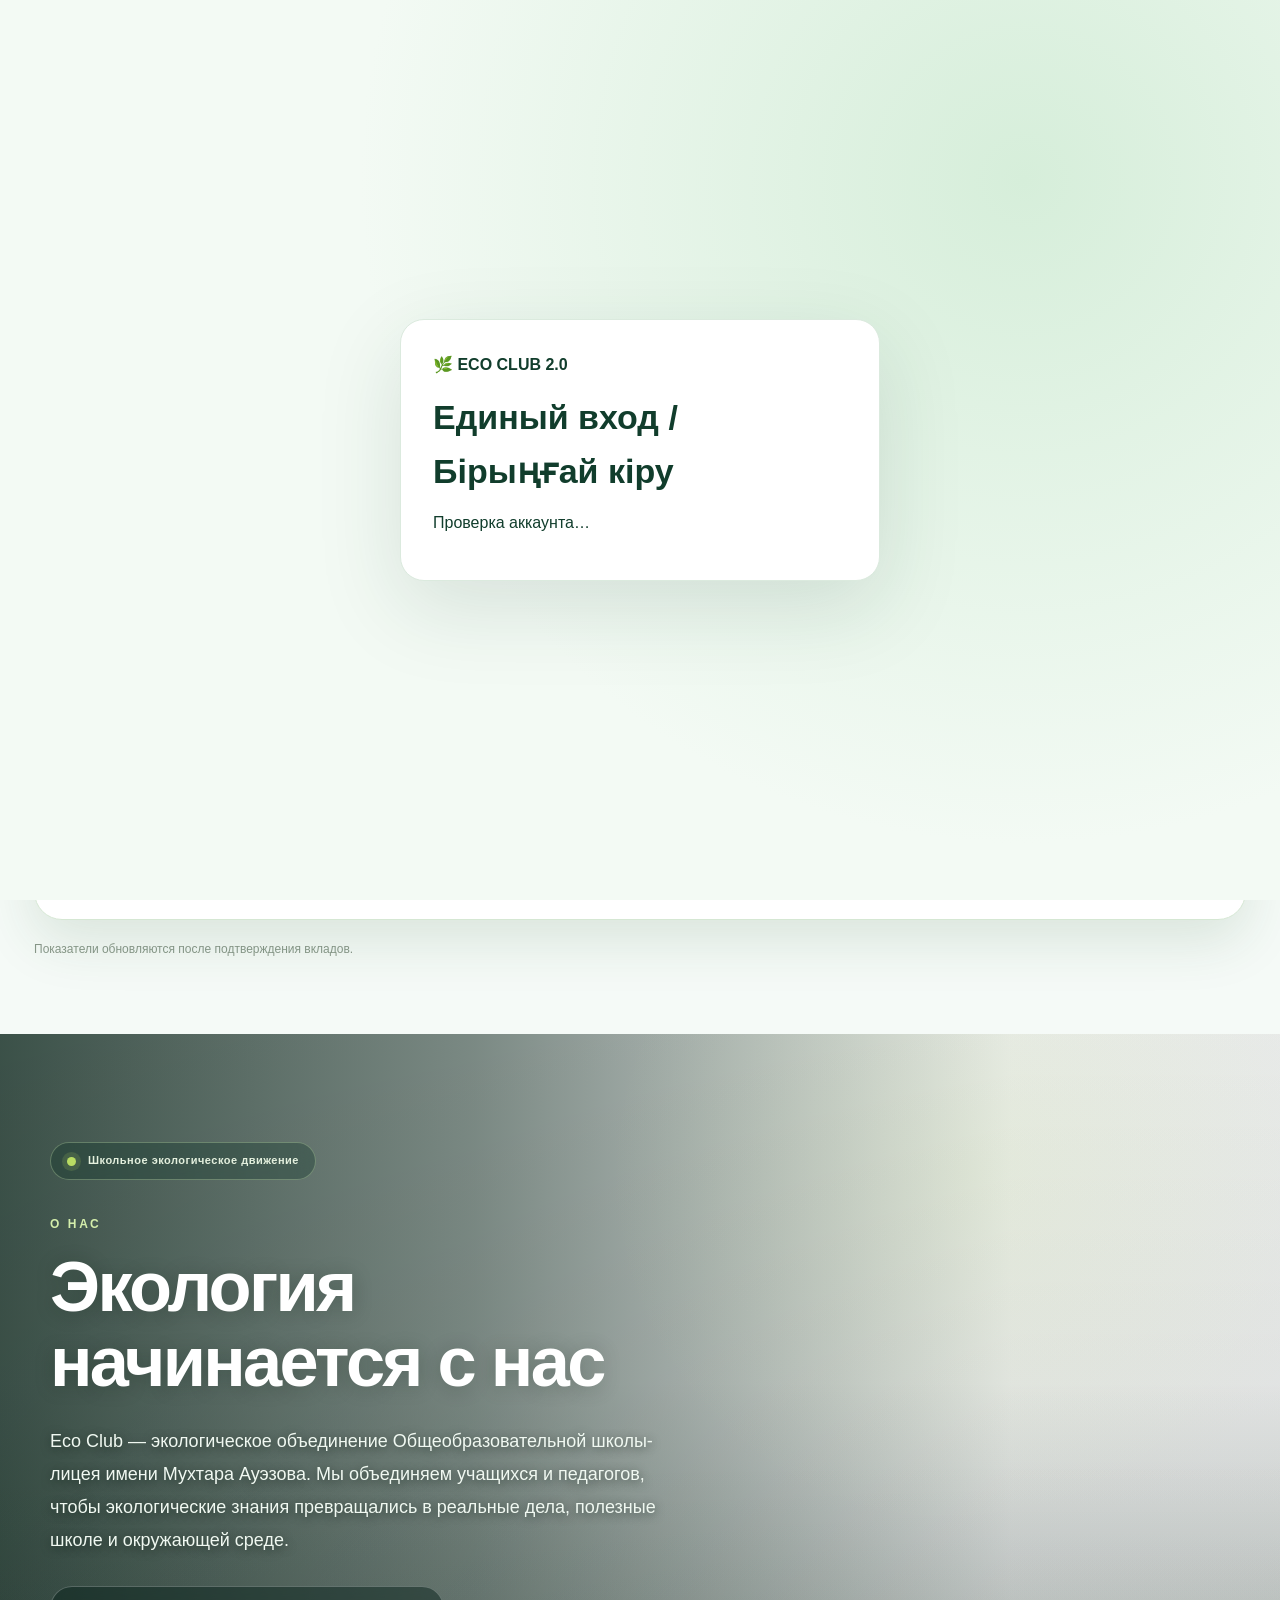
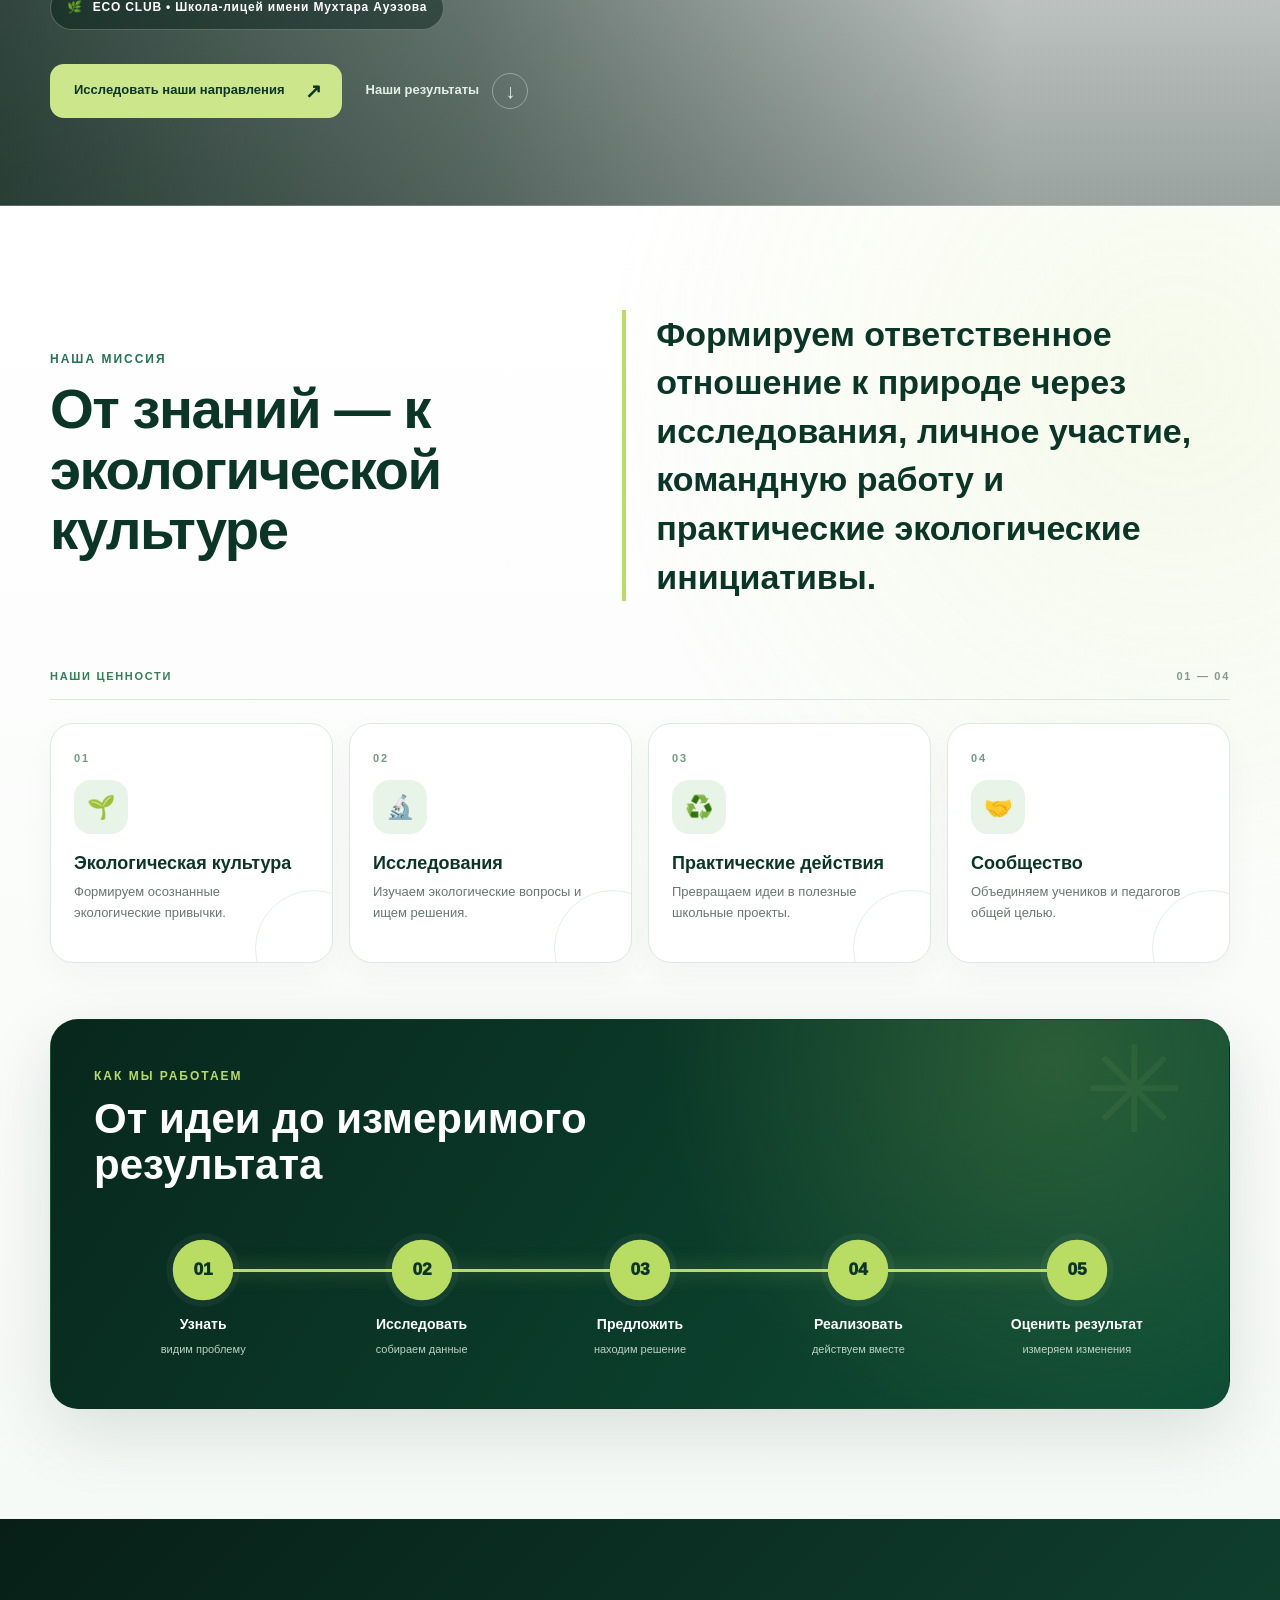
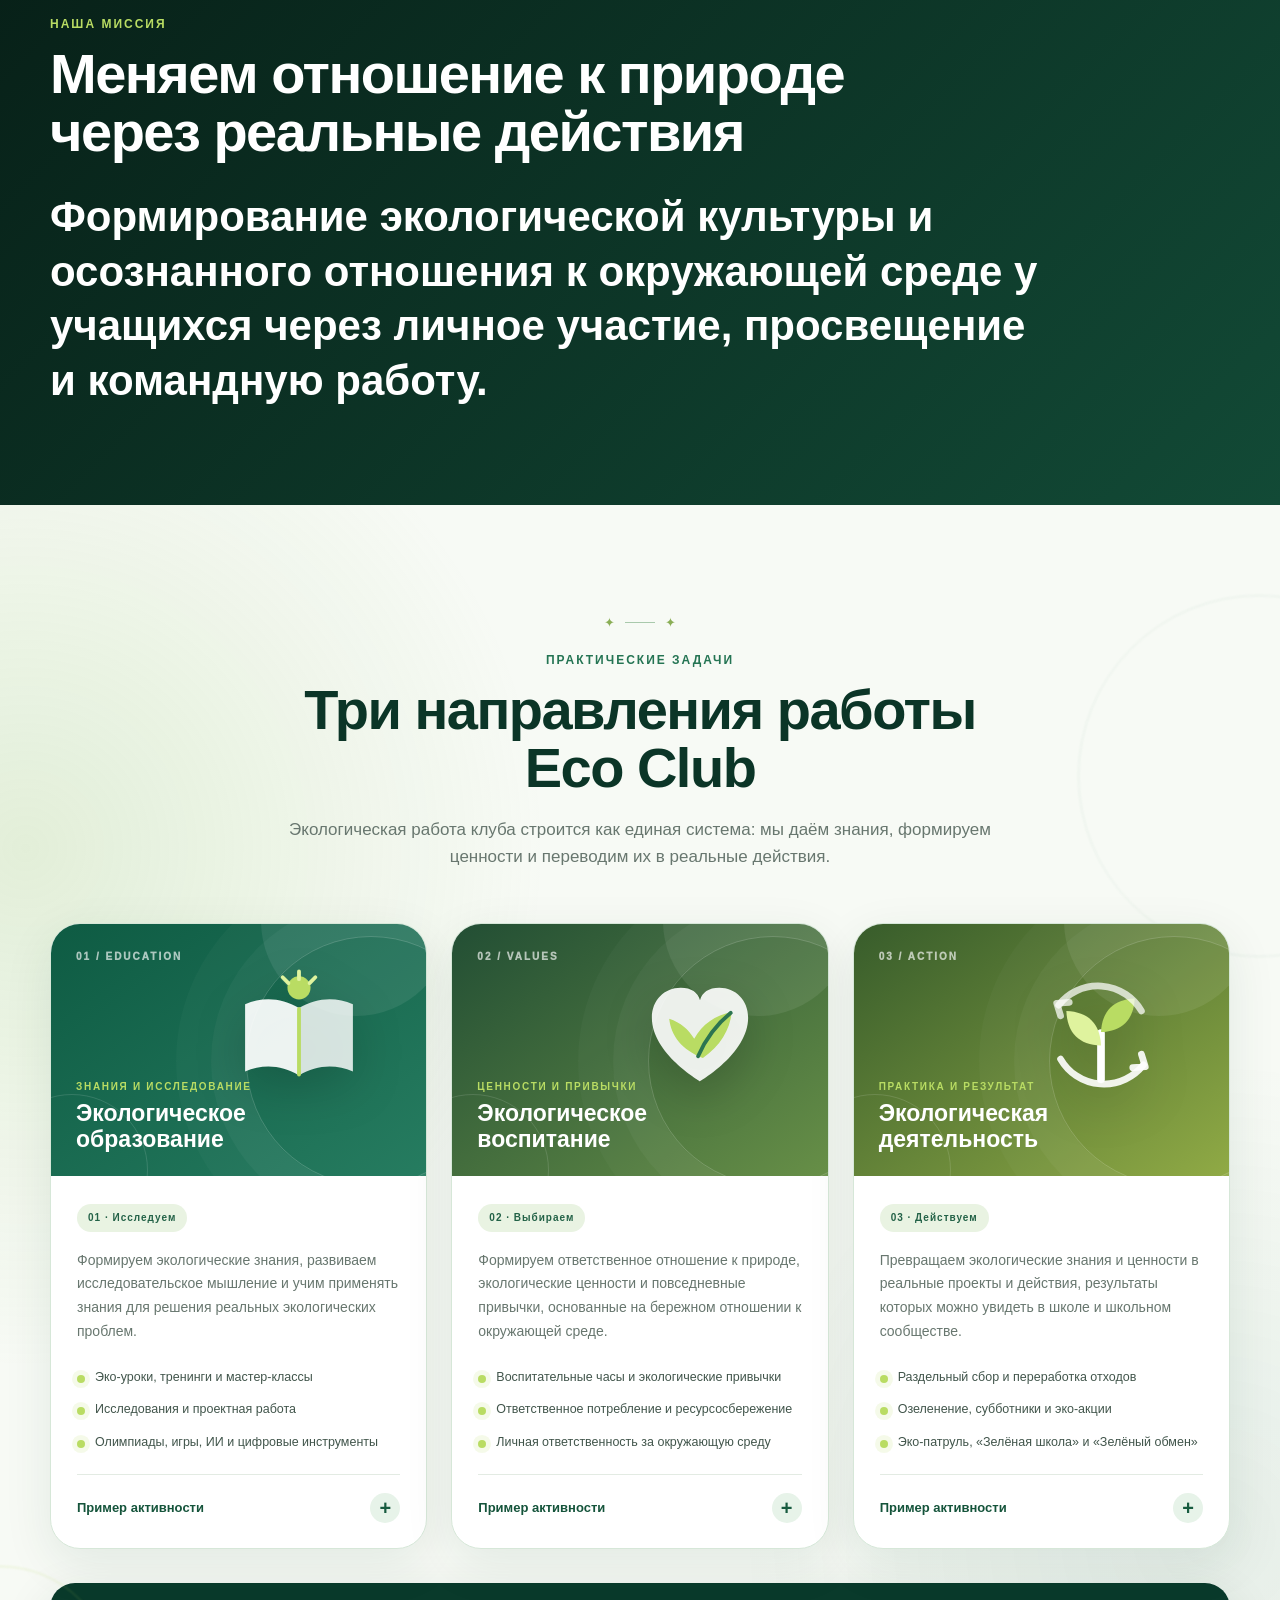
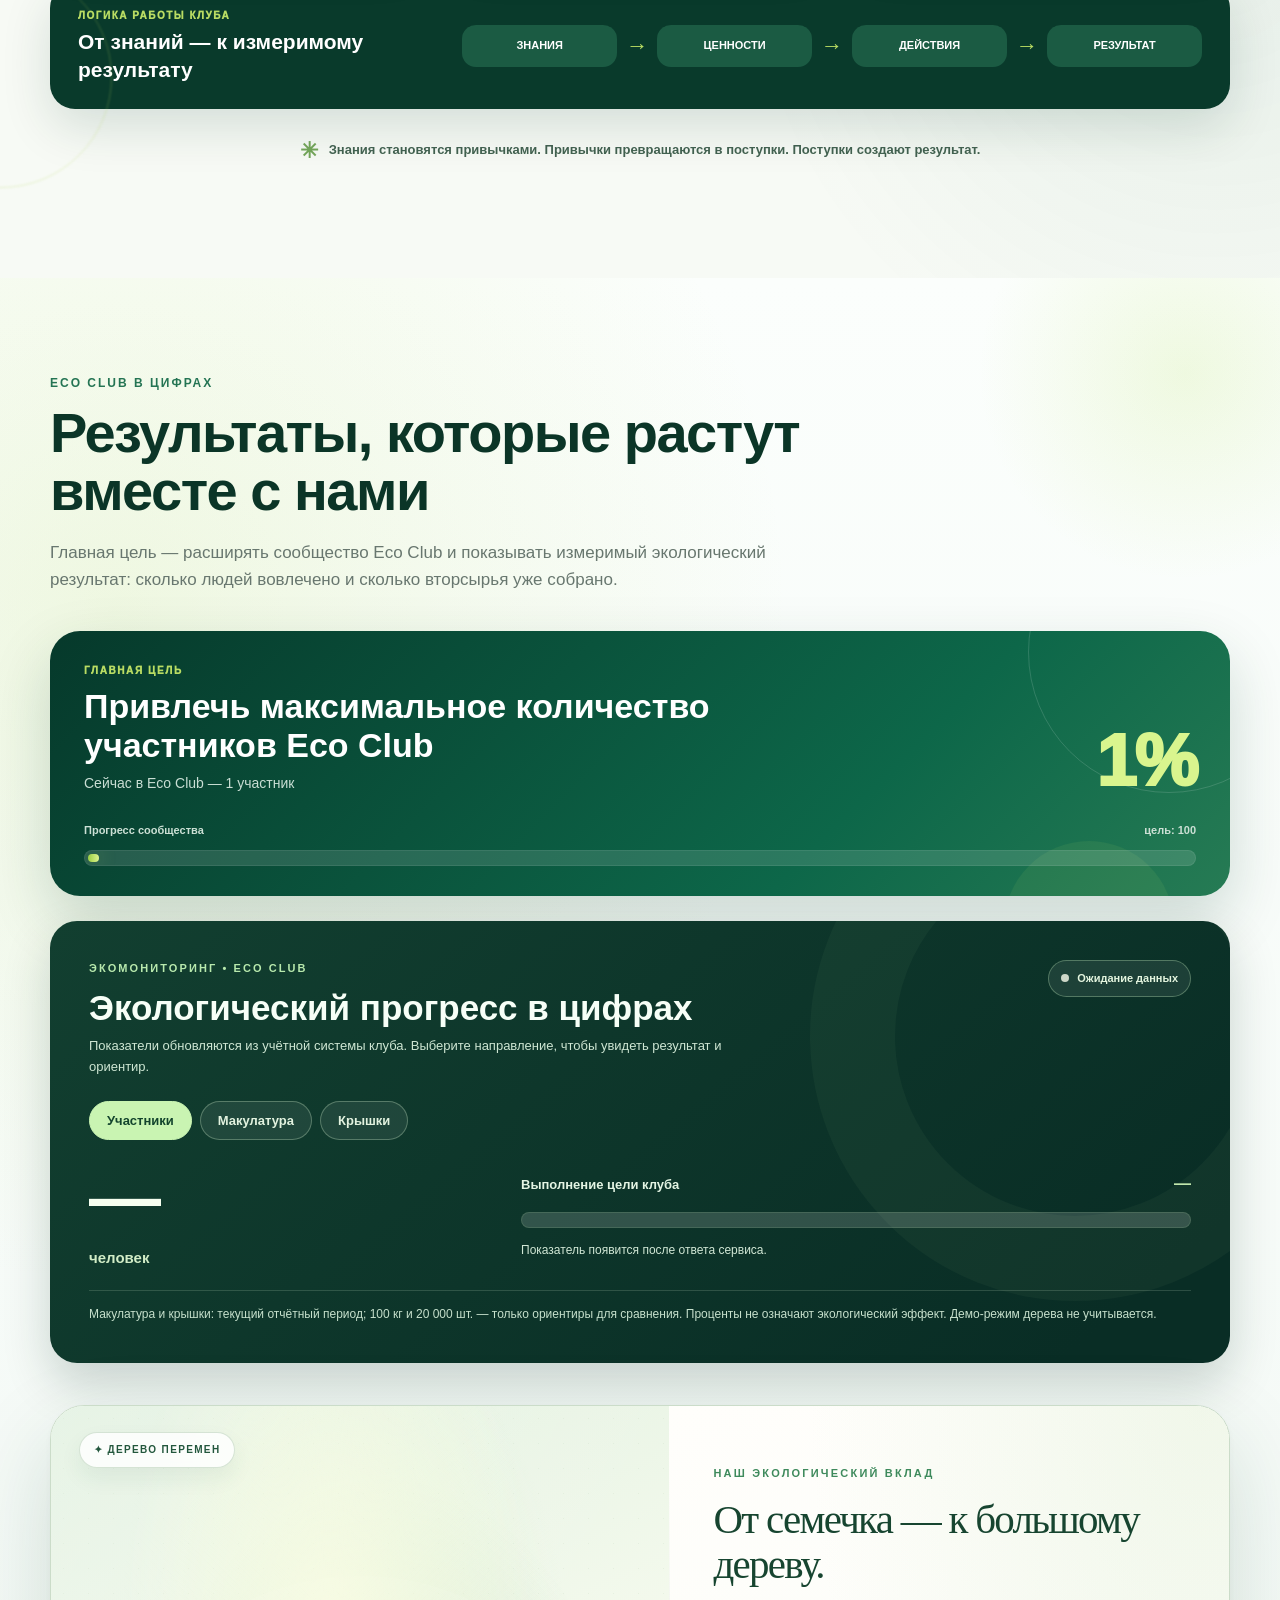
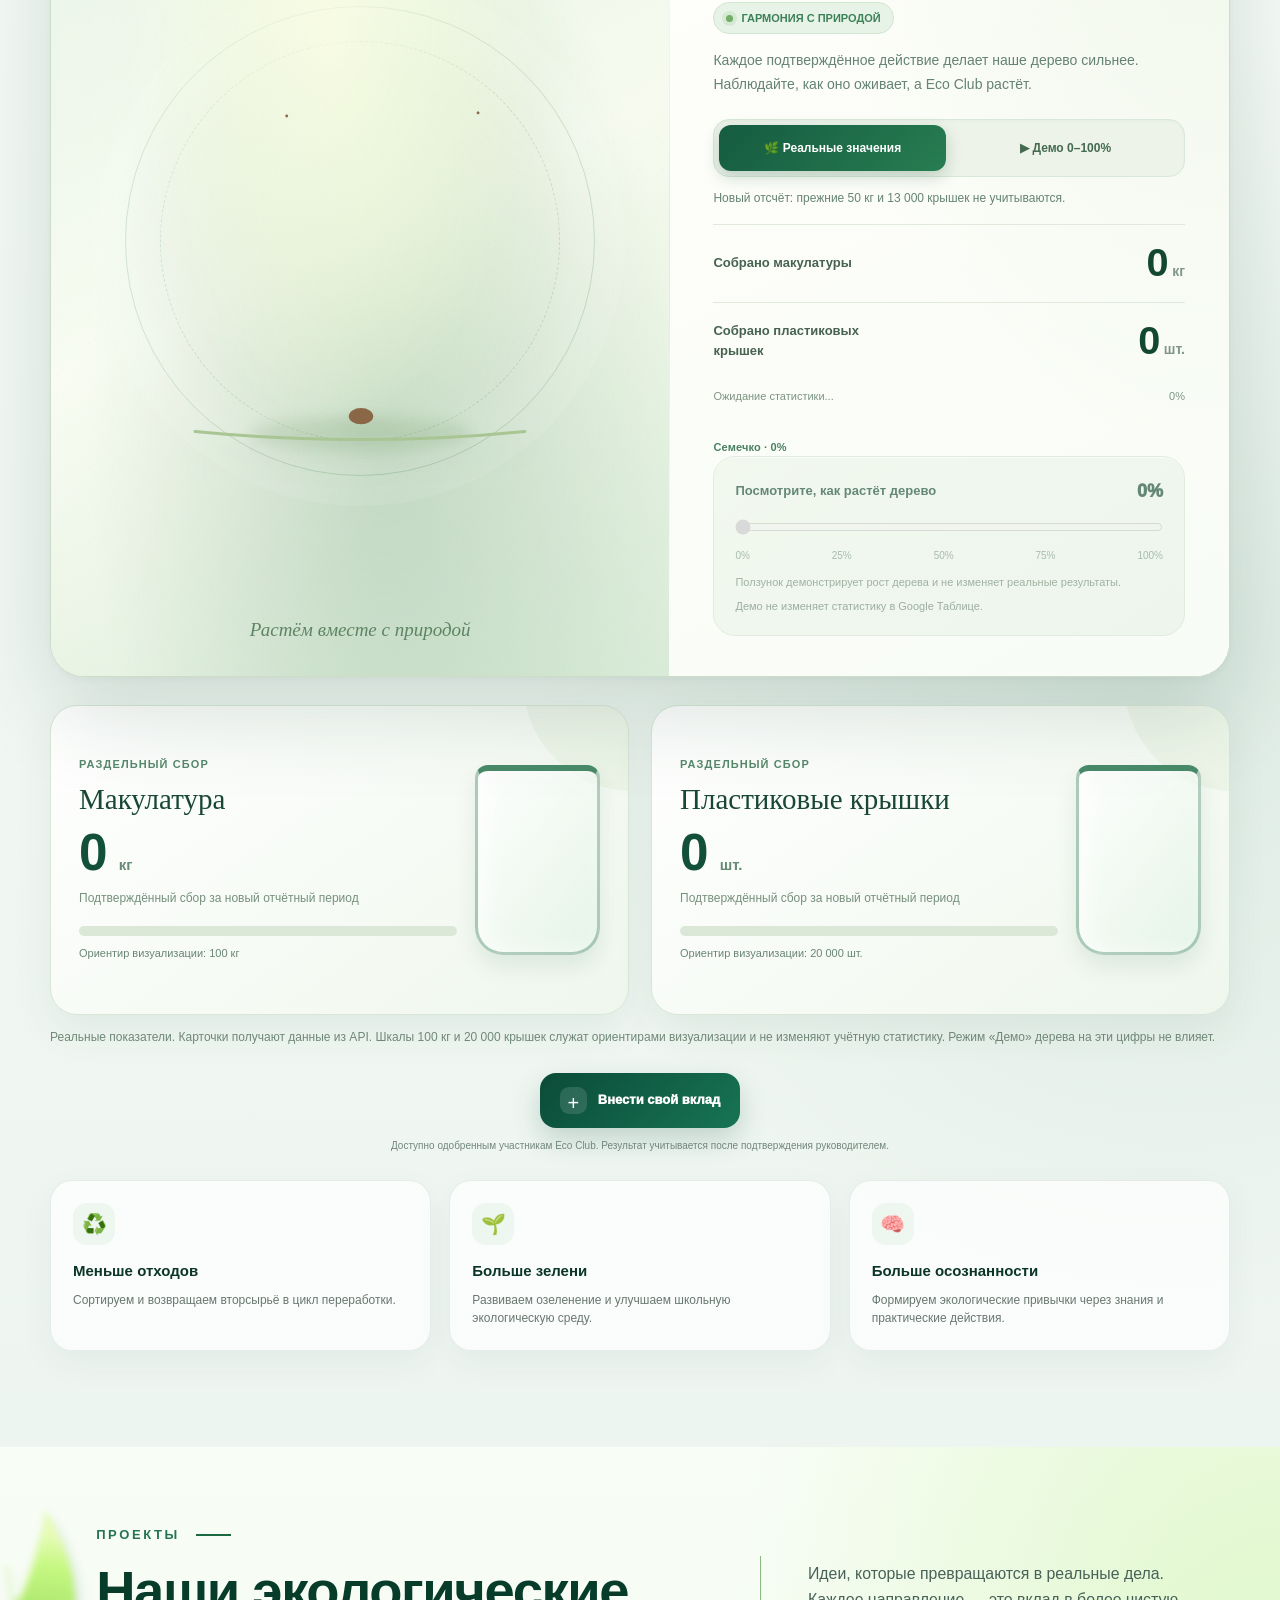
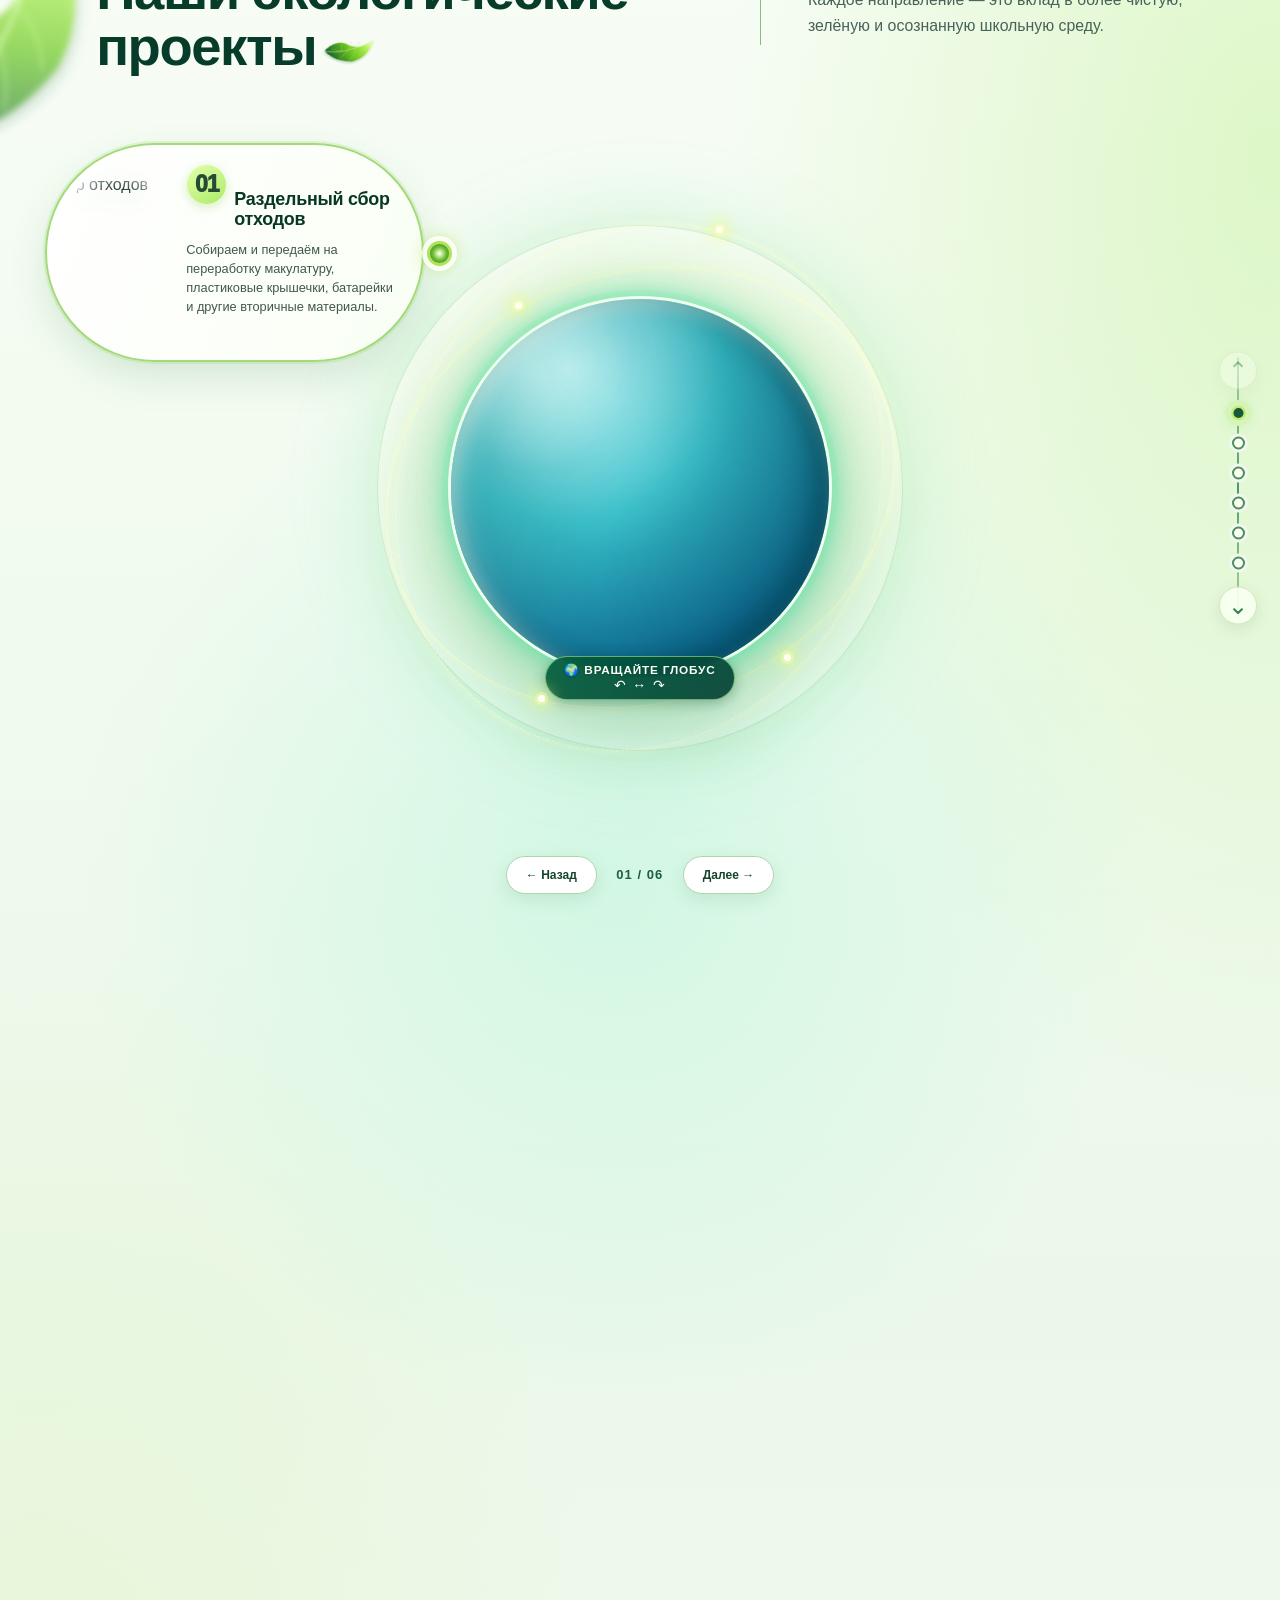
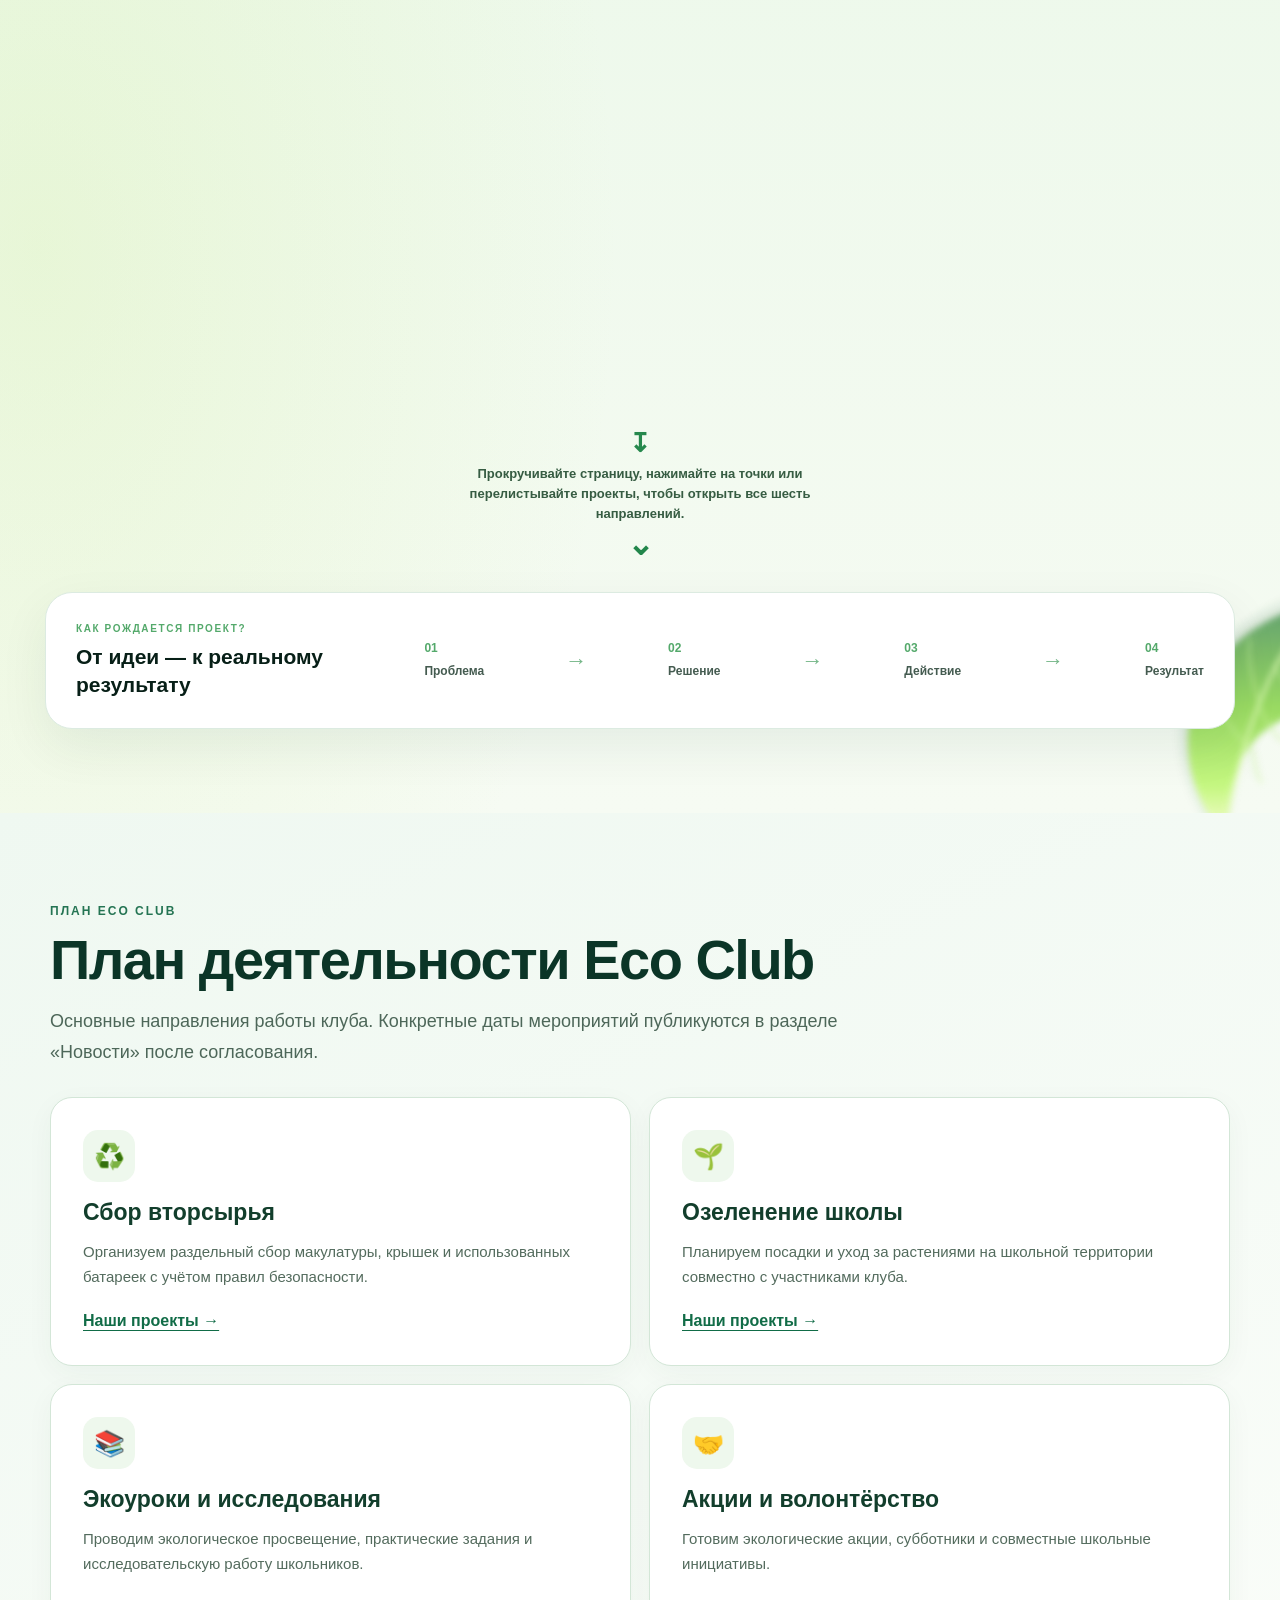
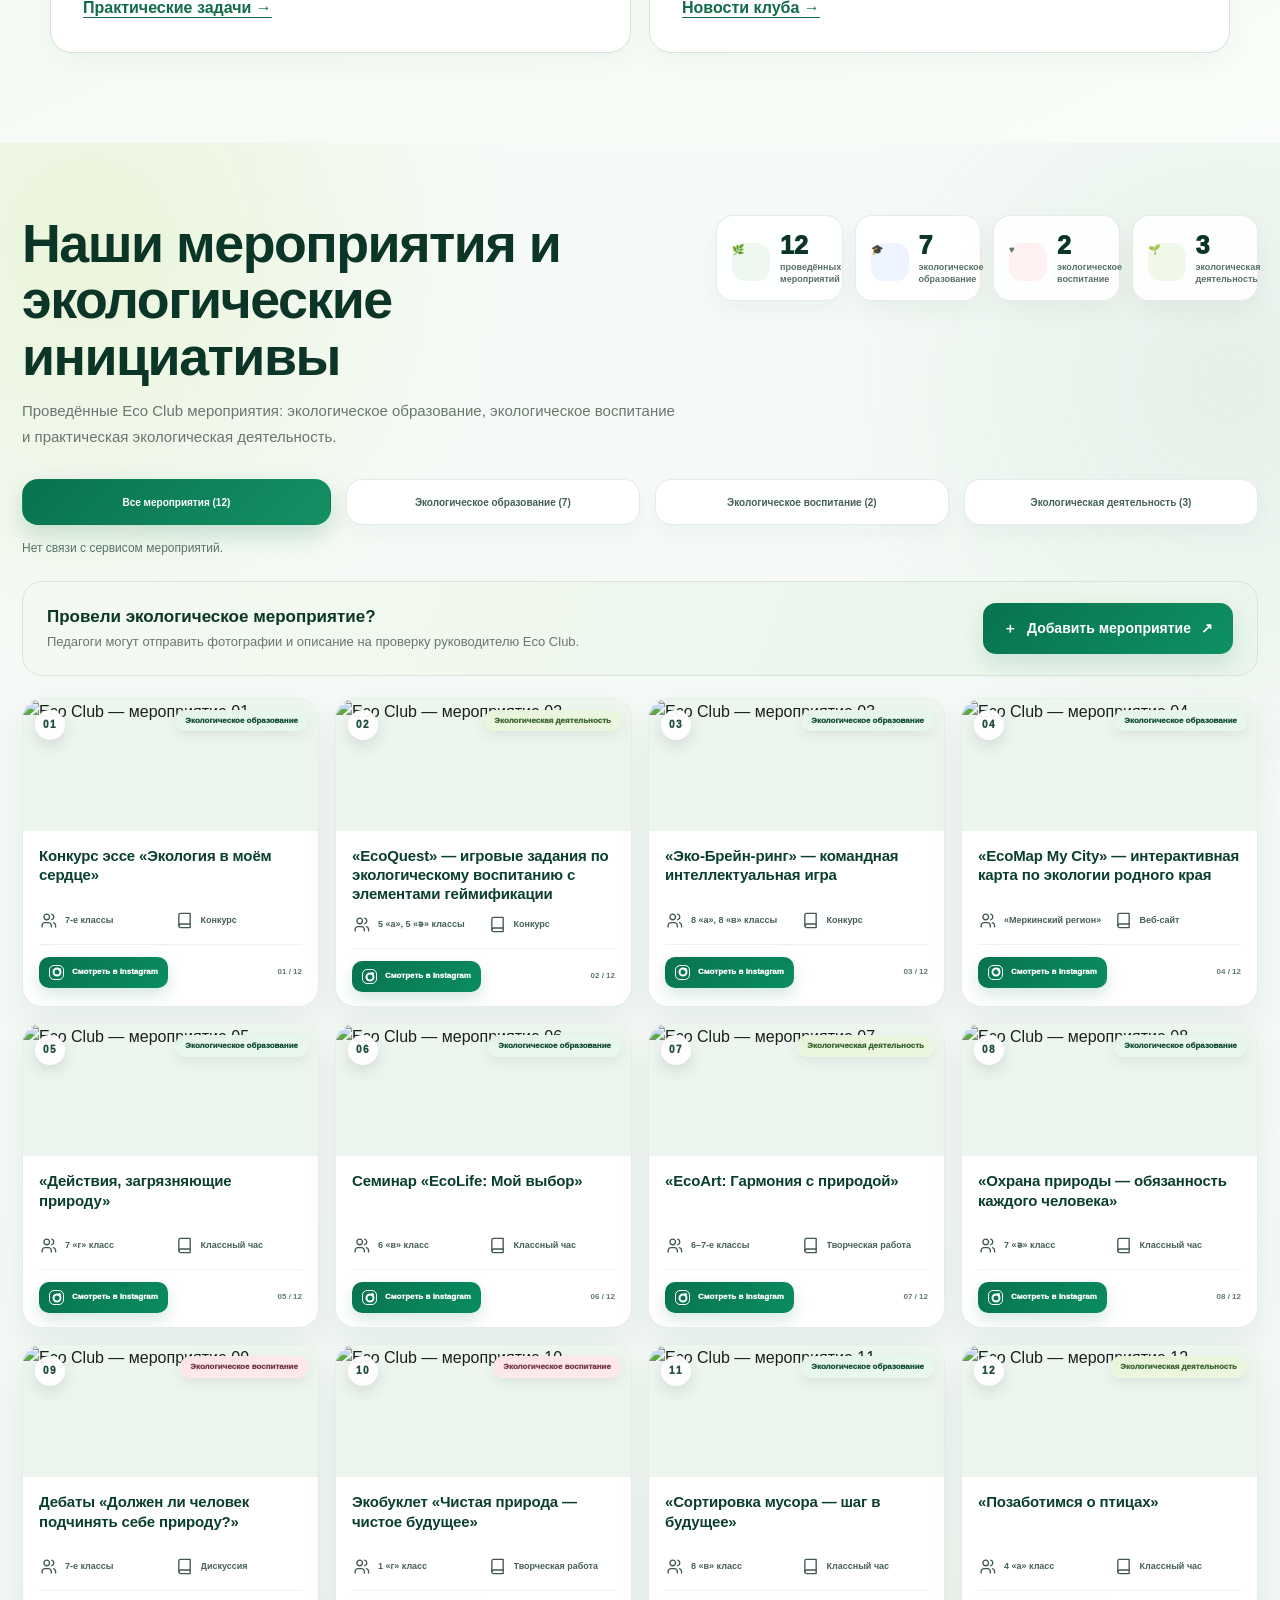
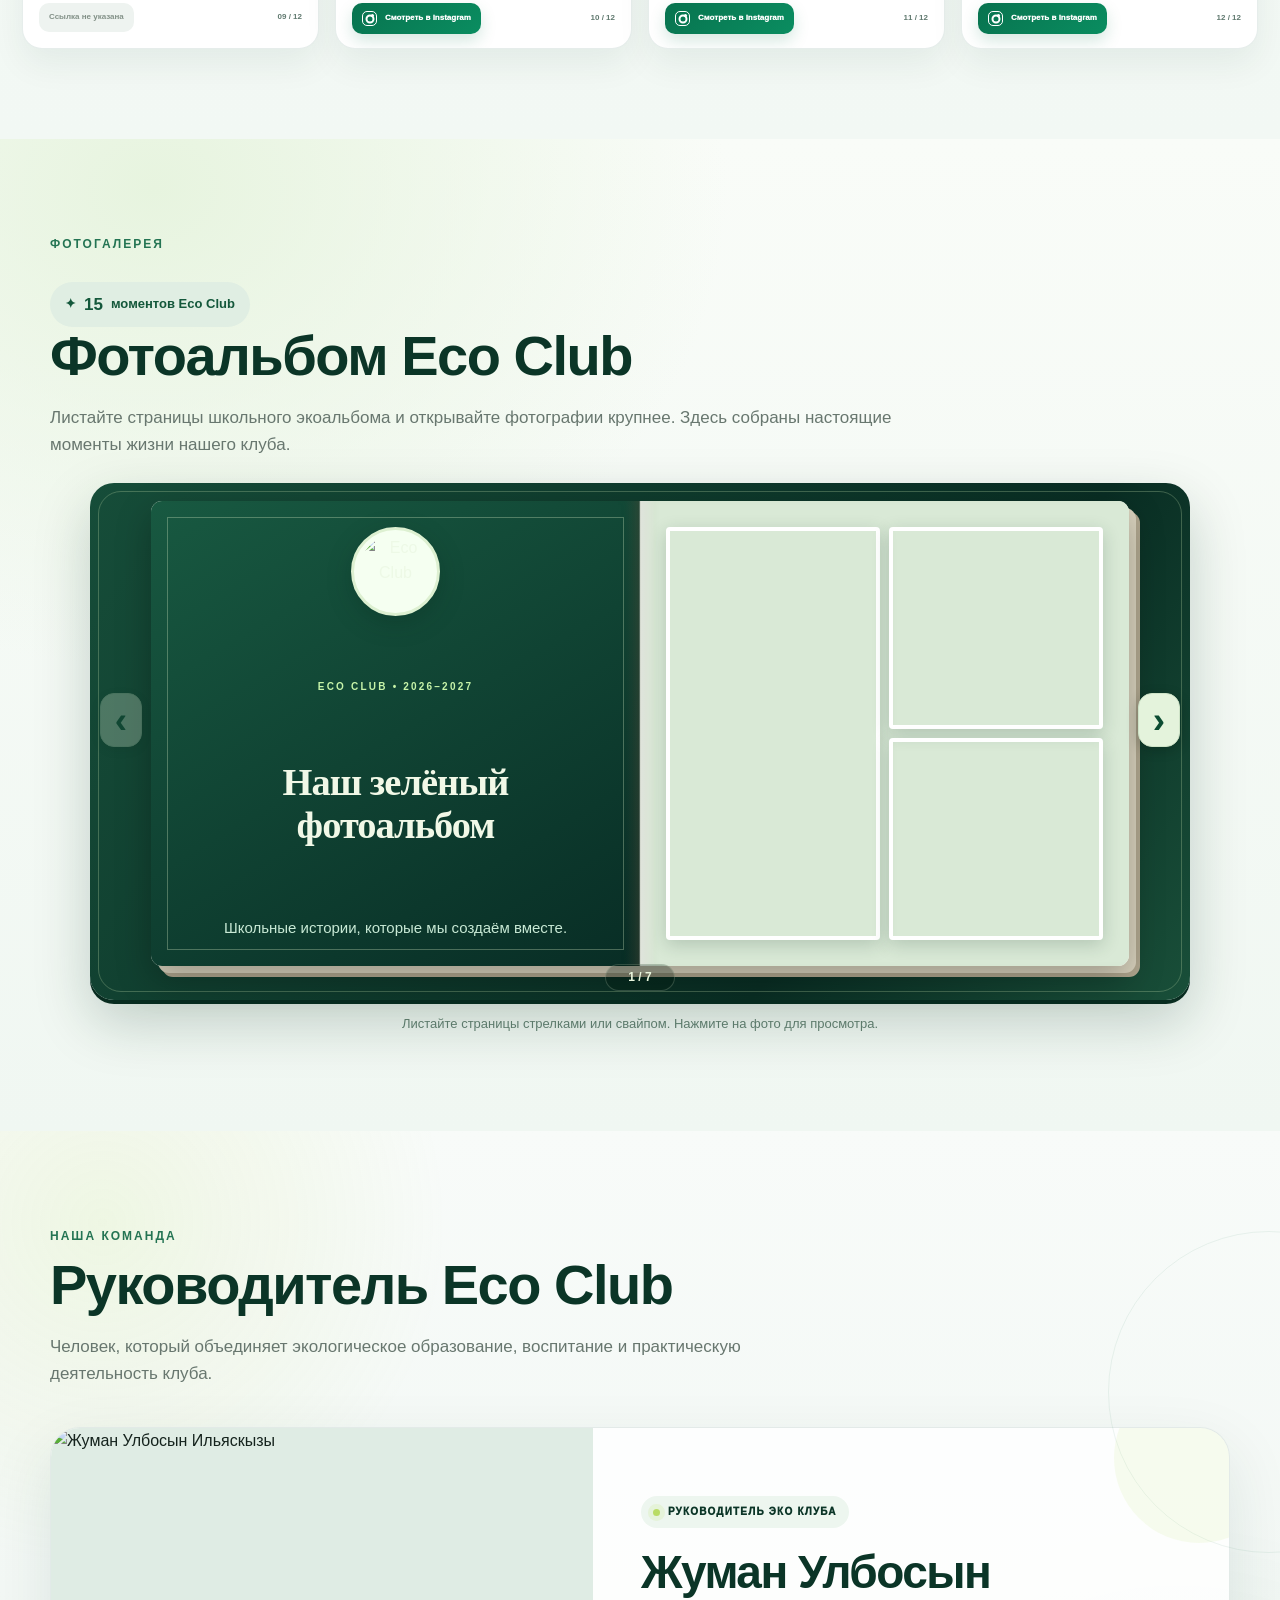
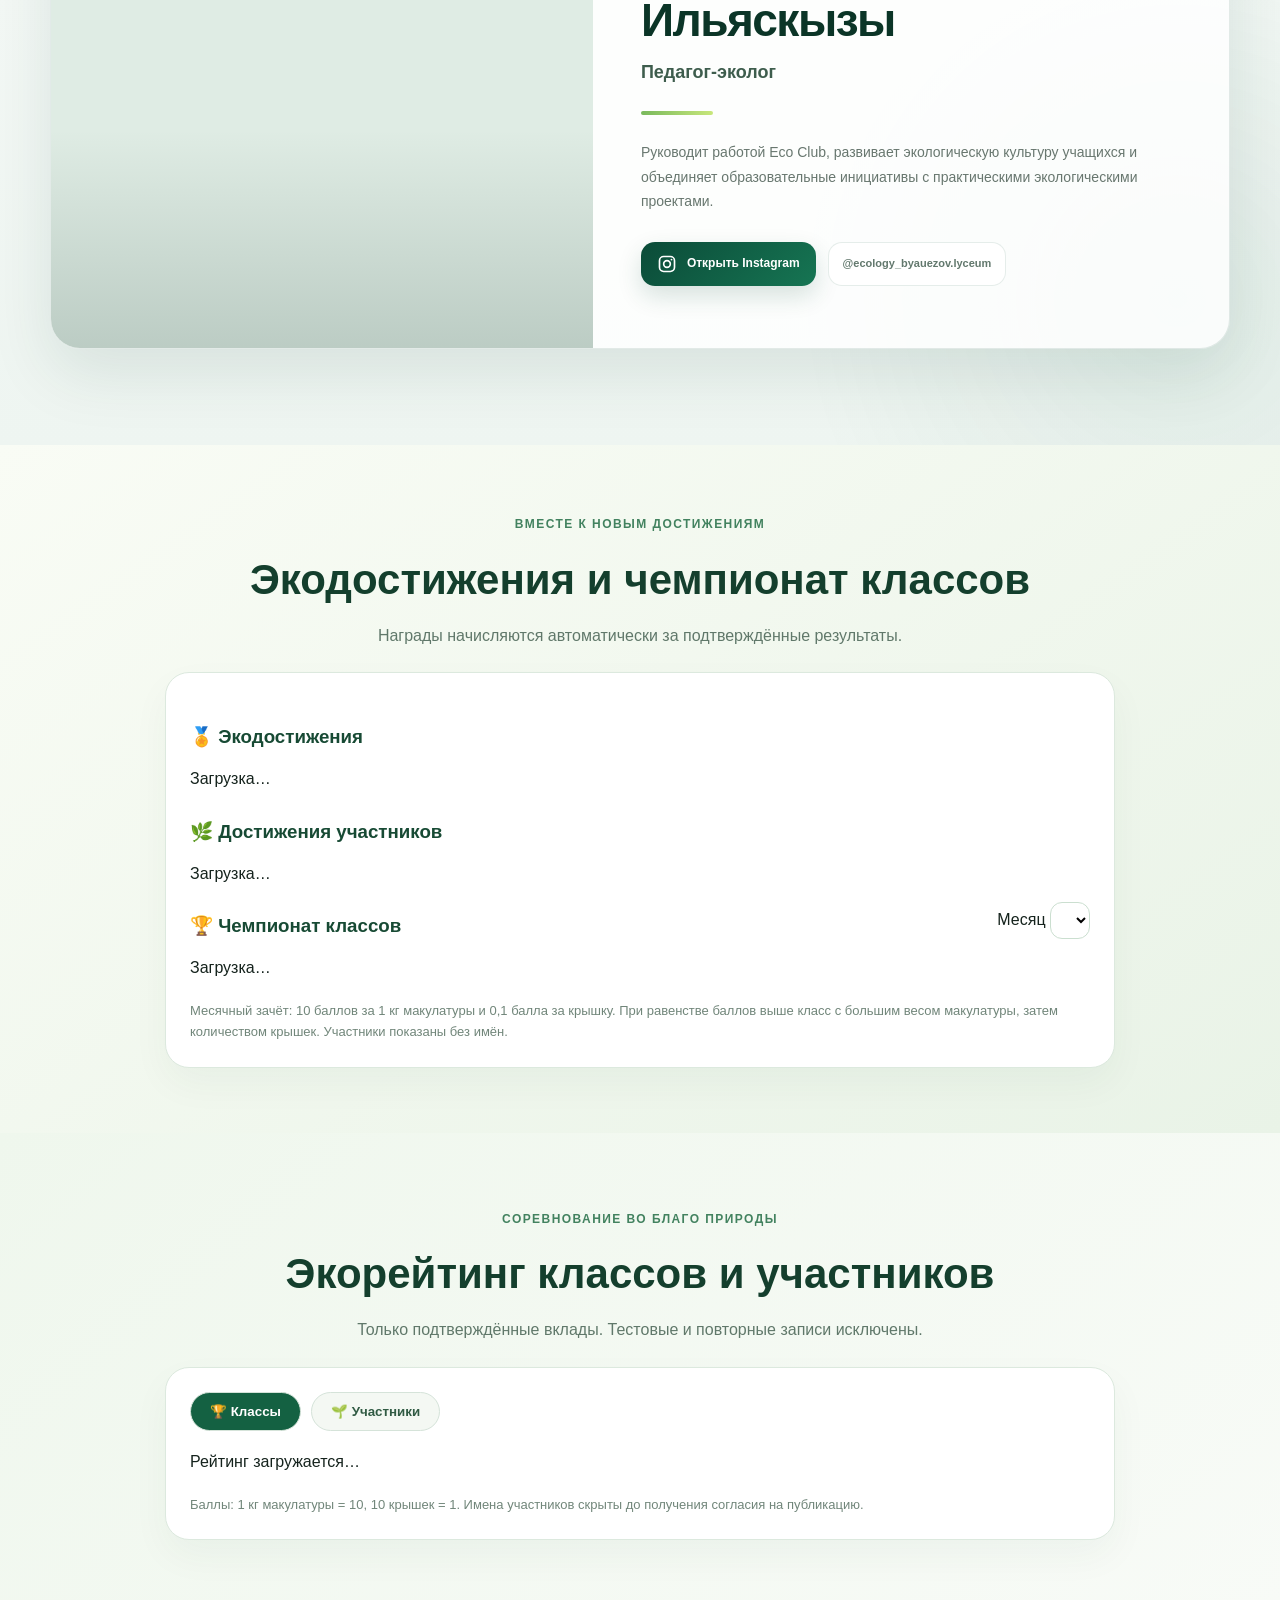
==== index.html @ b720eef0 "Connect real Eco Club API statistics to bilingual interactive impact dashboard" ====
<!DOCTYPE html>

<html lang="ru">
<head>
<meta charset="utf-8"/>
<meta content="width=device-width,initial-scale=1.0" name="viewport"/>
<meta content="#0b3527" name="theme-color"/>
<title>Eco Club | Школа-лицей имени Мухтара Ауэзова</title>
<meta name="description" content="Eco Club школы-лицея имени Мухтара Ауэзова — экологические проекты, сбор вторсырья, озеленение, экоуроки и участие школьников.">
<meta property="og:type" content="website">
<meta property="og:title" content="Eco Club | Школа-лицей имени Мухтара Ауэзова">
<meta property="og:description" content="Меняем мир, начиная со своей школы. Экологические проекты, инициативы и результаты школьников.">
<meta property="og:url" content="https://ecoformat-merke.github.io/">
<meta name="robots" content="index, follow">
<link rel="canonical" href="https://ecoformat-merke.github.io/">
<link rel="icon" type="image/png" href="eco-club-logo.png">
<link rel="preload" as="image" href="./eco-school.webp" fetchpriority="high">

<style>
:root{--d:#071f17;--g:#0b3527;--g2:#176044;--g3:#247453;--p:#e8f3ec;--bg:#f5faf7;--lime:#b9dc63;--text:#15231d;--muted:#68776f;--border:#dce8e1;--shadow:0 20px 55px rgba(9,53,38,.10)}
*{box-sizing:border-box;margin:0;padding:0}html{scroll-behavior:smooth;scroll-padding-top:86px}body{font-family:Inter,"Segoe UI",Arial,sans-serif;background:var(--bg);color:var(--text);line-height:1.6;overflow-x:hidden}img{max-width:100%;display:block}a{text-decoration:none;color:inherit}.container{width:min(1180px,calc(100% - 40px));margin:auto}.section{padding:96px 0}.eyebrow{font-size:12px;letter-spacing:2px;text-transform:uppercase;font-weight:900;color:var(--g3);margin-bottom:10px}.title{font-size:clamp(34px,5vw,56px);line-height:1.05;color:var(--g);letter-spacing:-1.5px;max-width:900px}.lead{max-width:850px;color:var(--muted);font-size:17px;margin-top:18px}
header{position:sticky;top:0;z-index:1000;background:rgba(255,255,255,.94);backdrop-filter:blur(16px);border-bottom:1px solid rgba(18,74,54,.1)}.nav{height:78px;display:flex;align-items:center;justify-content:space-between;gap:20px}.brand{display:flex;align-items:center;gap:10px;font-weight:950;color:var(--g);white-space:nowrap}.brand img{width:58px;height:58px;object-fit:contain}.links{display:flex;gap:22px;align-items:center}.links a{font-size:14px;font-weight:750}.links a:hover{color:var(--g3)}.eco-login-link{background:#e9f5ec;border:1px solid #cee3d4;border-radius:22px;padding:8px 12px;color:#0d5e3c!important;white-space:nowrap}.eco-login-link:hover{background:#cfead7}.langs{display:flex;background:var(--p);border-radius:30px;padding:4px}.langs button{border:0;background:none;padding:8px 11px;border-radius:22px;font-weight:850;color:var(--g);cursor:pointer}.langs button.active{background:var(--g2);color:#fff}.menu{display:none;border:0;background:var(--p);border-radius:12px;width:44px;height:44px;font-size:21px;color:var(--g)}
.hero{min-height:calc(100vh - 78px);display:flex;align-items:center;color:#fff;overflow:hidden;position:relative;background:radial-gradient(circle at 78% 45%,rgba(185,220,99,.22),transparent 31%),linear-gradient(135deg,var(--d),var(--g) 42%,var(--g2))}.hero-grid{display:grid;grid-template-columns:1.08fr .92fr;gap:65px;align-items:center;padding:70px 0}.badge{display:inline-block;border:1px solid rgba(255,255,255,.2);background:rgba(255,255,255,.07);border-radius:30px;padding:8px 15px;font-size:13px;font-weight:750}.hero h1{font-size:clamp(72px,8.5vw,124px);line-height:.82;letter-spacing:-7px;margin-top:24px}.hero h1 span{display:block;color:var(--lime)}.hero h2{font-size:clamp(28px,3vw,43px);line-height:1.08;margin-top:35px}.school{border-left:3px solid var(--lime);padding-left:16px;color:#d7e6de;margin-top:24px;max-width:600px}.hero-desc{color:#aac4b6;max-width:600px;margin-top:20px}.buttons{display:flex;gap:12px;flex-wrap:wrap;margin-top:30px}.btn{display:inline-flex;align-items:center;justify-content:center;min-height:49px;padding:0 23px;border-radius:10px;font-weight:850;font-size:14px;transition:.25s}.btn:hover{transform:translateY(-3px)}.primary{background:var(--lime);color:var(--g)}.secondary{border:1px solid rgba(255,255,255,.28);background:rgba(255,255,255,.05);color:#fff}.hero-visual{min-height:560px;display:flex;align-items:center;justify-content:center;position:relative}.logo-ring{width:min(500px,39vw);aspect-ratio:1;border:1px solid rgba(255,255,255,.12);border-radius:50%;display:flex;align-items:center;justify-content:center;background:rgba(255,255,255,.035);box-shadow:0 40px 90px rgba(0,0,0,.22);animation:float 6s ease-in-out infinite}.logo-ring img{width:94%;height:94%;object-fit:contain;filter:drop-shadow(0 20px 28px rgba(0,0,0,.22))}@keyframes float{50%{transform:translateY(-13px)}}
.about{background:#fff;padding:0}.about-photo{min-height:720px;position:relative;display:flex;align-items:flex-end;background-image:linear-gradient(90deg,rgba(5,31,22,.91) 0%,rgba(5,31,22,.76) 35%,rgba(5,31,22,.28) 66%,rgba(5,31,22,.08) 100%),linear-gradient(0deg,rgba(5,31,22,.48),transparent 48%),url("merki-2.jpg.jpeg");background-size:cover;background-position:center 42%;color:#fff}.about-photo:after{content:"";position:absolute;inset:0;background:linear-gradient(180deg,rgba(0,0,0,.04),rgba(0,0,0,.18));pointer-events:none}.about-photo-content{position:relative;z-index:2;padding:110px 0 58px}.about-photo .eyebrow{color:var(--lime)}.about-photo .title{color:#fff;max-width:720px;font-size:clamp(42px,6vw,72px)}.about-photo .lead{color:#e1eee7;max-width:690px;font-size:18px;text-shadow:0 1px 18px rgba(0,0,0,.25)}.about-signature{display:inline-flex;align-items:center;gap:10px;margin-top:30px;padding:11px 16px;border:1px solid rgba(255,255,255,.23);border-radius:99px;background:rgba(5,31,22,.38);backdrop-filter:blur(10px);font-size:12px;font-weight:850;letter-spacing:.8px}.about-body{padding:88px 0 100px;background:#fff}.about-mission{display:grid;grid-template-columns:.78fr 1.22fr;gap:60px;align-items:start}.about-mission-copy{font-size:clamp(25px,3.2vw,40px);line-height:1.25;font-weight:750;color:var(--g)}.about-values{display:grid;grid-template-columns:repeat(4,1fr);gap:14px;margin-top:55px}.about-value{padding:24px 20px;border:1px solid var(--border);border-radius:20px;background:var(--bg);transition:.28s}.about-value:hover{transform:translateY(-5px);box-shadow:var(--shadow)}.about-value b{display:grid;place-items:center;width:48px;height:48px;border-radius:15px;background:var(--p);font-size:23px;margin-bottom:18px}.about-value h3{font-size:17px;color:var(--g);line-height:1.2}.about-value p{font-size:13px;color:var(--muted);margin-top:7px}.eco-path{margin-top:75px;padding:38px 32px 34px;border-radius:28px;background:linear-gradient(145deg,var(--d),var(--g2));color:#fff;overflow:hidden}.eco-path .eyebrow{color:var(--lime)}.eco-path h3{font-size:clamp(28px,4vw,42px);line-height:1.1}.path-track{display:grid;grid-template-columns:repeat(5,1fr);gap:0;position:relative;margin-top:42px}.path-track:before,.path-progress{content:"";position:absolute;left:10%;right:10%;top:27px;height:3px;border-radius:10px}.path-track:before{background:rgba(255,255,255,.18)}.path-progress{right:auto;width:0;background:var(--lime);box-shadow:0 0 18px rgba(185,220,99,.55);transition:width 1.8s cubic-bezier(.2,.8,.2,1)}.eco-path.visible .path-progress{width:80%}.path-step{position:relative;z-index:2;text-align:center;padding:0 8px}.path-dot{width:56px;height:56px;margin:0 auto 15px;border-radius:50%;display:grid;place-items:center;background:#154d39;border:2px solid rgba(255,255,255,.28);font-weight:950;color:#fff;transition:.45s;transition-delay:calc(var(--i)*.22s)}.eco-path.visible .path-dot{background:var(--lime);color:var(--g);border-color:var(--lime);transform:scale(1.08)}.path-step strong{display:block;font-size:14px}.path-step small{display:block;color:#bcd2c6;font-size:11px;margin-top:5px}
.mission{background:linear-gradient(135deg,var(--d),#124a36);color:#fff}.mission .eyebrow{color:var(--lime)}.mission .title{color:#fff}.mission-text{font-size:clamp(24px,3.6vw,42px);line-height:1.3;font-weight:650;max-width:1000px;margin-top:28px}
.cards{display:grid;grid-template-columns:repeat(3,1fr);gap:20px;margin-top:45px}.card{background:#fff;border:1px solid var(--border);border-radius:22px;padding:28px;transition:.28s}.card:hover{transform:translateY(-6px);box-shadow:var(--shadow)}.icon{width:55px;height:55px;border-radius:16px;background:var(--p);display:grid;place-items:center;font-size:27px;margin:18px 0}.card h3{color:var(--g);font-size:20px;margin-bottom:8px}.card p{color:var(--muted);font-size:14px}.num{font-size:11px;font-weight:900;color:var(--g3);letter-spacing:1px}
.results{background:linear-gradient(180deg,#fff 0%,#f3f8f4 100%);position:relative;overflow:hidden}.results:before{content:"";position:absolute;width:430px;height:430px;border-radius:50%;background:radial-gradient(circle,rgba(176,224,80,.16),transparent 68%);right:-120px;top:-120px;pointer-events:none}.results-head{display:grid;grid-template-columns:1.2fr .8fr;gap:40px;align-items:end}.results-kicker{max-width:760px}.results-note{padding:22px 24px;border:1px solid var(--border);border-radius:20px;background:rgba(255,255,255,.72);backdrop-filter:blur(10px);color:var(--muted);font-size:14px}.results-note b{display:block;color:var(--g);font-size:16px;margin-bottom:5px}.goal{margin-top:38px;padding:32px;border-radius:28px;background:linear-gradient(135deg,#063b2c,#0c6849);color:#fff;box-shadow:0 22px 55px rgba(7,61,45,.16);position:relative;overflow:hidden}.goal:after{content:"";position:absolute;width:230px;height:230px;border:1px solid rgba(255,255,255,.12);border-radius:50%;right:-70px;top:-90px}.goal-top{display:flex;justify-content:space-between;gap:20px;align-items:end;position:relative;z-index:1}.goal h3{font-size:25px}.goal strong{font-size:42px;color:var(--lime)}.goal p{color:#c8ddd2}.bar{height:12px;background:rgba(255,255,255,.13);border-radius:20px;margin-top:22px;overflow:hidden;position:relative;z-index:1}.bar>div{height:100%;width:0;background:linear-gradient(90deg,var(--lime),#d9f58e);border-radius:20px;transition:width 1.3s cubic-bezier(.2,.8,.2,1)}.stats{display:grid;grid-template-columns:repeat(4,1fr);gap:18px;margin-top:22px}.stat{background:#fff;border:1px solid var(--border);border-radius:22px;padding:24px;min-height:170px;position:relative;overflow:hidden;transition:.3s ease}.stat:after{content:"";position:absolute;width:90px;height:90px;border-radius:50%;background:rgba(176,224,80,.12);right:-28px;bottom:-30px}.stat:hover{transform:translateY(-5px);box-shadow:0 16px 40px rgba(8,61,45,.10);border-color:#c7dccd}.stat .sicon{font-size:28px}.stat strong{display:block;font-size:36px;color:var(--g);margin-top:16px;line-height:1;font-variant-numeric:tabular-nums}.stat span{display:block;color:var(--muted);font-size:13px;margin-top:10px;max-width:150px}.impact-strip{display:grid;grid-template-columns:repeat(3,1fr);gap:18px;margin-top:22px}.impact{border-radius:22px;padding:22px 24px;background:#eaf3ed;border:1px solid var(--border)}.impact b{display:block;color:var(--g);font-size:15px;margin-bottom:6px}.impact span{color:var(--muted);font-size:13px}
.projects{background:#eaf3ed}.project-grid{display:grid;grid-template-columns:repeat(2,1fr);gap:22px;margin-top:45px}.project{min-height:320px;background:#fff;border:1px solid var(--border);border-radius:24px;padding:31px;display:flex;flex-direction:column;transition:.28s}.project:hover{transform:translateY(-7px);box-shadow:var(--shadow)}.project-top{display:flex;justify-content:space-between}.project h3{margin-top:auto;color:var(--g);font-size:24px;line-height:1.2}.project p{color:var(--muted);font-size:14px;margin-top:10px}.tag{align-self:flex-start;margin-top:17px;background:var(--p);color:var(--g2);border-radius:30px;padding:6px 11px;font-size:11px;font-weight:850}
.schedule{background:#fff}.timeline{margin-top:48px;position:relative}.timeline:before{content:"";position:absolute;left:118px;top:0;bottom:0;width:2px;background:var(--border)}.event{display:grid;grid-template-columns:95px 1fr;gap:45px;position:relative;padding-bottom:28px}.event:after{content:"";position:absolute;left:112px;top:16px;width:14px;height:14px;border-radius:50%;background:var(--lime);border:4px solid #fff;box-shadow:0 0 0 2px var(--g2)}.month{font-weight:900;color:var(--g2);text-transform:uppercase;font-size:13px;padding-top:12px;text-align:right}.event-card{border:1px solid var(--border);border-radius:20px;padding:22px 24px;background:var(--bg)}.event-card h3{color:var(--g);font-size:19px}.event-card p{color:var(--muted);font-size:14px;margin-top:5px}.etype{display:inline-block;margin-top:11px;background:var(--p);color:var(--g2);padding:5px 10px;border-radius:20px;font-size:11px;font-weight:850}
.team{background:var(--bg)}.team-grid{display:grid;grid-template-columns:repeat(2,1fr);gap:24px;margin-top:45px}.person{overflow:hidden;background:#fff;border:1px solid var(--border);border-radius:24px}.photo{height:300px;display:grid;place-items:center;font-size:85px;background:radial-gradient(circle,#eff8f1,#cce1d2)}.person-body{padding:27px}.role{font-size:11px;font-weight:900;color:var(--g3);letter-spacing:1px;text-transform:uppercase}.person h3{font-size:24px;color:var(--g);margin:7px 0}.person p{color:var(--muted)}

/* MEMBERS */
.members{background:#eef6f1}.members-head{display:grid;grid-template-columns:1fr .72fr;gap:35px;align-items:end}.members-goal{padding:26px;border:1px solid var(--border);border-radius:22px;background:#fff;box-shadow:var(--shadow)}.members-goal-top{display:flex;justify-content:space-between;align-items:end;gap:15px}.members-goal strong{font-size:36px;line-height:1;color:var(--g)}.members-goal small{color:var(--muted)}.members-progress{height:12px;margin-top:16px;border-radius:99px;background:#dce9e1;overflow:hidden}.members-progress-bar{height:100%;width:0;border-radius:99px;background:linear-gradient(90deg,var(--g3),var(--lime));transition:width .8s ease}.member-tools{display:grid;grid-template-columns:1.2fr .8fr;gap:14px;margin:38px 0 24px}.member-tools input,.member-tools select{width:100%;border:1px solid var(--border);border-radius:13px;padding:13px 15px;background:#fff;color:var(--text);font:inherit;outline:none}.member-tools input:focus,.member-tools select:focus{border-color:var(--g3);box-shadow:0 0 0 3px rgba(36,116,83,.1)}.members-grid{display:grid;grid-template-columns:repeat(3,1fr);gap:18px}.member-card{display:flex;align-items:center;gap:15px;padding:20px;border:1px solid var(--border);border-radius:20px;background:#fff;box-shadow:0 10px 30px rgba(9,53,38,.06)}.member-avatar{width:52px;height:52px;border-radius:16px;display:grid;place-items:center;flex:0 0 auto;background:linear-gradient(145deg,var(--g2),var(--g));color:#fff;font-size:19px;font-weight:900}.member-name{font-weight:900;color:var(--g);line-height:1.2}.member-meta{margin-top:5px;color:var(--muted);font-size:13px}.member-direction{display:inline-block;margin-top:8px;padding:4px 9px;border-radius:30px;background:var(--p);color:var(--g2);font-size:11px;font-weight:800}.members-state{grid-column:1/-1;padding:32px;text-align:center;border:1px dashed #b9cfc2;border-radius:20px;background:rgba(255,255,255,.55);color:var(--muted)}

.join{background:#fff}.joinbox{padding:65px 35px;text-align:center;border-radius:30px;color:#fff;background:radial-gradient(circle at 85% 20%,rgba(185,220,99,.22),transparent 30%),linear-gradient(135deg,var(--g),var(--g2));box-shadow:var(--shadow)}.joinbox h2{font-size:clamp(36px,5vw,57px);line-height:1.05}.joinbox p{max-width:700px;margin:20px auto 28px;color:#d5e5dc}
.application{background:#fff}.application-grid{display:grid;grid-template-columns:.8fr 1.2fr;gap:40px;align-items:start;margin-top:42px}.application-info{padding:32px;border-radius:24px;background:linear-gradient(145deg,var(--g),var(--g2));color:#fff;position:sticky;top:105px}.application-info h3{font-size:28px;line-height:1.15}.application-info p{color:#d5e5dc;margin-top:14px}.application-points{display:grid;gap:14px;margin-top:25px}.application-point{display:flex;gap:12px;align-items:flex-start}.application-point span{width:38px;height:38px;border-radius:12px;background:rgba(255,255,255,.1);display:grid;place-items:center;flex:0 0 auto}.application-point strong{display:block}.application-point small{color:#bcd2c6}.eco-form{border:1px solid var(--border);border-radius:24px;padding:30px;background:var(--bg);box-shadow:var(--shadow)}.form-grid{display:grid;grid-template-columns:1fr 1fr;gap:18px}.field{display:flex;flex-direction:column;gap:7px}.field.full{grid-column:1/-1}.field label{font-size:13px;font-weight:850;color:var(--g)}.field input,.field select,.field textarea{width:100%;border:1px solid #cfddd5;background:#fff;border-radius:12px;padding:13px 14px;font:inherit;color:var(--text);outline:none;transition:.2s}.field textarea{min-height:120px;resize:vertical}.field input:focus,.field select:focus,.field textarea:focus{border-color:var(--g3);box-shadow:0 0 0 3px rgba(36,116,83,.1)}.field-note{font-size:11px;color:var(--muted)}.consent{display:flex;gap:10px;align-items:flex-start;margin-top:18px;color:var(--muted);font-size:13px}.consent input{margin-top:4px}.submit-row{display:flex;align-items:center;gap:16px;flex-wrap:wrap;margin-top:22px}.submit-btn{border:0;cursor:pointer}.submit-btn:disabled{opacity:.65;cursor:wait;transform:none}.form-status{font-size:13px;font-weight:750}.form-status.success{color:#176044}.form-status.error{color:#a52a2a}.privacy-note{font-size:11px;color:var(--muted);margin-top:13px}
footer{background:var(--d);color:#fff;padding:55px 0 30px}.foot{display:flex;justify-content:space-between;gap:35px;flex-wrap:wrap}.fbrand{display:flex;align-items:center;gap:12px;font-size:26px;font-weight:900}.fbrand img{width:64px}.fschool{color:#9db6a9;max-width:550px;margin-top:12px}.copy{border-top:1px solid rgba(255,255,255,.08);margin-top:35px;padding-top:20px;color:#698779;font-size:12px}.reveal{opacity:1;transform:none;transition:.35s}.reveal.visible{opacity:1;transform:none}

/* NEWS & GALLERY */
.news{background:#fff}.news-grid{display:grid;grid-template-columns:repeat(3,1fr);gap:22px;margin-top:45px}.news-card{border:1px solid var(--border);border-radius:24px;overflow:hidden;background:var(--bg);transition:.28s}.news-card:hover{transform:translateY(-6px);box-shadow:var(--shadow)}.news-card img{width:100%;height:260px;object-fit:cover}.news-body{padding:24px}.news-body h3{font-size:22px;color:var(--g);line-height:1.2}.news-body p{margin-top:10px;color:var(--muted);font-size:14px}.gallery{background:#eaf3ed}.gallery-grid{display:grid;grid-template-columns:repeat(3,1fr);gap:16px;margin-top:40px}.gallery-item{border:0;padding:0;background:none;cursor:pointer;border-radius:20px;overflow:hidden;box-shadow:0 10px 30px rgba(9,53,38,.08)}.gallery-item img{width:100%;height:280px;object-fit:cover;transition:.3s}.gallery-item:hover img{transform:scale(1.035)}.gallery-item.wide{grid-column:span 2}.lightbox{position:fixed;inset:0;background:rgba(0,0,0,.88);z-index:3000;display:none;align-items:center;justify-content:center;padding:25px}.lightbox.open{display:flex}.lightbox img{max-width:min(1200px,95vw);max-height:90vh;object-fit:contain;border-radius:14px}.lightbox-close{position:absolute;right:24px;top:18px;border:0;background:rgba(255,255,255,.14);color:#fff;width:46px;height:46px;border-radius:50%;font-size:28px;cursor:pointer}
@media(max-width:900px){.results-head{grid-template-columns:1fr}.impact-strip{grid-template-columns:1fr}.news-grid{grid-template-columns:1fr}.gallery-grid{grid-template-columns:repeat(2,1fr)}.members-head{grid-template-columns:1fr}.members-grid{grid-template-columns:repeat(2,1fr)}.application-grid{grid-template-columns:1fr}.application-info{position:static}.links{position:absolute;display:none;top:78px;left:15px;right:15px;background:#fff;border:1px solid var(--border);border-radius:18px;padding:18px;flex-direction:column;align-items:stretch;box-shadow:var(--shadow)}.links.open{display:flex}.menu{display:block}.hero-grid{grid-template-columns:1fr;text-align:center}.hero-visual{order:-1;min-height:410px}.logo-ring{width:380px}.hero-content{display:flex;flex-direction:column;align-items:center}.school{border-left:0;padding-left:0}.cards{grid-template-columns:repeat(2,1fr)}.stats{grid-template-columns:repeat(2,1fr)}.about-grid,.project-grid,.team-grid{grid-template-columns:1fr}.timeline:before{left:12px}.event{grid-template-columns:1fr;gap:8px;padding-left:40px}.event:after{left:6px}.month{text-align:left;padding-top:0}.brand span{display:none}}
@media(max-width:560px){.gallery-grid{grid-template-columns:1fr}.gallery-item.wide{grid-column:auto}.gallery-item img{height:250px}.member-tools{grid-template-columns:1fr}.members-grid{grid-template-columns:1fr}.members-goal-top{align-items:flex-start;flex-direction:column}.form-grid{grid-template-columns:1fr}.eco-form{padding:21px}.application-info{padding:25px}.container{width:min(100% - 28px,1180px)}.section{padding:72px 0}.hero-grid{padding:40px 0 65px}.hero-visual{min-height:300px}.logo-ring{width:275px}.hero h1{font-size:64px;letter-spacing:-4px}.cards,.stats{grid-template-columns:1fr}.goal-top{align-items:start;flex-direction:column}.photo{height:260px}.langs button{padding:7px 8px;font-size:12px}.brand img{width:52px;height:52px}}
@media(prefers-reduced-motion:reduce){*{scroll-behavior:auto!important}.logo-ring{animation:none}.reveal{opacity:1;transform:none}}

/* HERO V2 — enhanced main screen */
.hero-content{position:relative;z-index:2}
.hero .badge{display:inline-flex;align-items:center;gap:9px}
.hero .badge:before{content:"";width:8px;height:8px;border-radius:50%;background:var(--lime);box-shadow:0 0 0 6px rgba(185,220,99,.12)}
.hero h2{max-width:720px}
.hero-desc{max-width:650px}
.hero-actions{display:flex;gap:12px;flex-wrap:wrap;margin-top:28px}
.hero-actions .btn{min-width:170px;text-align:center}
.hero-stats{display:grid;grid-template-columns:repeat(3,minmax(0,1fr));gap:12px;margin-top:34px;max-width:650px}
.hero-stat{padding:16px 17px;border:1px solid rgba(255,255,255,.16);background:rgba(255,255,255,.07);backdrop-filter:blur(10px);border-radius:18px}
.hero-stat strong{display:block;font-size:25px;line-height:1;color:var(--lime);margin-bottom:7px}
.hero-stat span{display:block;font-size:12px;line-height:1.35;color:rgba(255,255,255,.78)}
.hero-directions{display:grid;grid-template-columns:repeat(3,1fr);gap:10px;margin-top:12px;max-width:650px}
.hero-direction{display:flex;align-items:center;gap:9px;padding:11px 13px;border-radius:14px;background:rgba(5,31,23,.38);font-size:12px;font-weight:750;color:rgba(255,255,255,.9)}
.hero-direction b{font-size:17px}
.hero-visual:after{content:"ECO • ACTION • COMMUNITY";position:absolute;bottom:5%;left:50%;transform:translateX(-50%);white-space:nowrap;font-size:10px;letter-spacing:3px;font-weight:900;color:rgba(255,255,255,.35)}
@media(max-width:900px){
 .hero-stats,.hero-directions{grid-template-columns:1fr 1fr 1fr}
 .hero-visual:after{display:none}
}
@media(max-width:620px){
 .hero-stats{grid-template-columns:1fr 1fr}
 .hero-directions{grid-template-columns:1fr}
 .hero-stat:last-child{grid-column:1/-1}
 .hero-actions .btn{flex:1 1 150px}
}


@media(max-width:900px){.about-photo{min-height:680px;background-position:center center}.about-photo-content{padding:230px 0 45px}.about-photo .lead{max-width:620px}.about-mission{grid-template-columns:1fr;gap:25px}.about-values{grid-template-columns:repeat(2,1fr)}.path-track{grid-template-columns:1fr;gap:24px;margin-top:32px;padding-left:4px}.path-track:before,.path-progress{left:27px;right:auto;top:28px;bottom:28px;width:3px;height:auto}.path-progress{height:0}.eco-path.visible .path-progress{width:3px;height:calc(100% - 56px)}.path-step{text-align:left;display:grid;grid-template-columns:56px 1fr;column-gap:18px;align-items:center;padding:0}.path-dot{grid-row:1/3;margin:0}.path-step small{margin-top:0}.path-step strong{align-self:end}.path-step small{align-self:start}}
@media(max-width:560px){.about-photo{min-height:620px;background-image:linear-gradient(0deg,rgba(5,31,22,.92) 0%,rgba(5,31,22,.64) 48%,rgba(5,31,22,.12) 78%),url("merki-2.jpg.jpeg");background-position:center center}.about-photo-content{padding:255px 0 36px}.about-photo .title{font-size:40px}.about-photo .lead{font-size:15px}.about-signature{font-size:10px}.about-body{padding:65px 0}.about-values{grid-template-columns:1fr}.eco-path{padding:30px 20px}}

/* PROJECTS V2 */
.projects-v2{background:linear-gradient(180deg,#eaf3ed 0%,#f8fbf9 100%);overflow:hidden}.projects-intro{display:grid;grid-template-columns:1.05fr .75fr;gap:70px;align-items:end}.projects-intro .title{max-width:760px}.projects-lead{color:var(--muted);font-size:16px;line-height:1.8;padding-bottom:8px}.project-showcase{display:grid;grid-template-columns:repeat(2,minmax(0,1fr));gap:18px;margin-top:48px}.project-v2{position:relative;min-height:285px;background:rgba(255,255,255,.9);border:1px solid var(--border);border-radius:28px;padding:30px 30px 26px;display:grid;grid-template-columns:68px 1fr;column-gap:20px;overflow:hidden;transition:transform .3s ease,box-shadow .3s ease,border-color .3s ease}.project-v2:before{content:"";position:absolute;width:190px;height:190px;border-radius:50%;right:-90px;top:-100px;background:radial-gradient(circle,rgba(185,220,99,.24),rgba(185,220,99,0) 70%);transition:.35s}.project-v2:hover{transform:translateY(-7px);box-shadow:0 24px 60px rgba(7,53,39,.12);border-color:#bad8c5}.project-v2:hover:before{transform:scale(1.35)}.project-no{position:absolute;right:22px;top:16px;font-size:52px;font-weight:950;line-height:1;color:rgba(7,53,39,.055);letter-spacing:-3px}.project-icon{width:64px;height:64px;border-radius:20px;background:linear-gradient(145deg,#dff0e5,#f4faef);border:1px solid #d2e7d9;display:grid;place-items:center;font-size:29px;box-shadow:inset 0 1px #fff}.project-copy{position:relative;z-index:1}.project-kicker{display:inline-block;color:var(--g);font-size:10px;font-weight:900;text-transform:uppercase;letter-spacing:1.7px;margin:3px 0 9px}.project-v2 h3{font-size:23px;line-height:1.18;color:var(--d);max-width:430px}.project-v2 p{margin-top:12px;color:var(--muted);font-size:14px;line-height:1.72;max-width:510px}.project-status{grid-column:2;display:flex;align-items:center;gap:8px;margin-top:21px;font-size:11px;font-weight:800;color:#587064}.project-status i{width:8px;height:8px;border-radius:50%;background:var(--lime);box-shadow:0 0 0 5px rgba(185,220,99,.17)}.projects-cycle{margin-top:22px;padding:28px 30px;border-radius:26px;background:var(--d);color:#fff;display:grid;grid-template-columns:.6fr 1.4fr;gap:35px;align-items:center;box-shadow:0 20px 50px rgba(5,31,23,.13)}.cycle-label span{display:block;color:var(--lime);font-size:10px;font-weight:900;letter-spacing:1.7px;text-transform:uppercase;margin-bottom:8px}.cycle-label strong{font-size:20px;line-height:1.3}.cycle-steps{display:flex;align-items:center;justify-content:space-between;gap:10px}.cycle-steps div{display:flex;flex-direction:column;gap:4px}.cycle-steps b{color:var(--lime);font-size:12px}.cycle-steps span{font-size:12px;font-weight:750;color:rgba(255,255,255,.84)}.cycle-steps em{font-style:normal;color:rgba(185,220,99,.5);font-size:20px}@media(max-width:900px){.projects-intro{grid-template-columns:1fr;gap:18px}.project-showcase{grid-template-columns:1fr}.projects-cycle{grid-template-columns:1fr}.cycle-steps{flex-wrap:wrap;justify-content:flex-start}.cycle-steps em{display:none}}@media(max-width:560px){.project-v2{grid-template-columns:52px 1fr;padding:24px 20px}.project-icon{width:50px;height:50px;border-radius:16px;font-size:23px}.project-v2 h3{font-size:20px}.project-no{font-size:42px}.projects-cycle{padding:24px 20px}.cycle-steps{display:grid;grid-template-columns:1fr 1fr;gap:18px}.project-status{grid-column:1/-1;margin-left:70px}}

/* PROJECTS ILLUSTRATED V4 */
.projects-v2{background:radial-gradient(circle at 8% 10%,rgba(185,220,99,.16),transparent 25%),linear-gradient(180deg,#f8fcf8 0%,#edf7ef 100%);overflow:hidden}
.projects-intro{display:grid;grid-template-columns:1.05fr .75fr;gap:70px;align-items:end}
.projects-lead{color:var(--muted);font-size:16px;line-height:1.8;padding-bottom:8px}
.project-showcase{display:grid;grid-template-columns:repeat(3,minmax(0,1fr));gap:18px;margin-top:44px}
.project-v2{position:relative;min-height:390px;background:rgba(255,255,255,.92);border:1px solid #dcebe1;border-radius:28px;padding:27px 25px 23px;overflow:hidden;transition:transform .3s ease,box-shadow .3s ease,border-color .3s ease;display:flex;flex-direction:column}
.project-v2:hover{transform:translateY(-8px);box-shadow:0 25px 65px rgba(7,53,39,.13);border-color:#b8d9c4}
.project-no{font-size:38px;font-weight:950;color:#68ad7b;line-height:1;letter-spacing:-2px}
.project-kicker{position:absolute;left:92px;top:25px;background:#e4f5d7;color:#1d613f;border-radius:999px;padding:7px 12px;font-size:9px;font-weight:900;text-transform:uppercase;letter-spacing:.6px}
.project-art{height:165px;margin:14px -8px 6px;display:flex;justify-content:flex-end;align-items:center;overflow:hidden}
.project-art img{width:62%;height:100%;object-fit:contain;mix-blend-mode:multiply;filter:saturate(1.04);transition:transform .4s ease}
.project-v2:hover .project-art img{transform:scale(1.055) rotate(-1deg)}
.project-copy{position:relative;z-index:2;margin-top:-8px}
.project-v2 h3{font-size:22px;line-height:1.12;color:var(--d);max-width:330px}
.project-v2 p{margin-top:10px;color:var(--muted);font-size:13px;line-height:1.62}
.project-status{margin-top:auto;padding-top:17px;display:flex;align-items:center;gap:9px;font-size:11px;font-weight:850;color:var(--g)}
.project-status i{width:9px;height:9px;border-radius:50%;background:var(--lime);box-shadow:0 0 0 5px rgba(185,220,99,.18)}
.projects-cycle{margin-top:22px;padding:28px 30px;border-radius:27px;background:#fff;border:1px solid #dcebe1;display:grid;grid-template-columns:.58fr 1.42fr;gap:30px;align-items:center;box-shadow:0 18px 50px rgba(7,53,39,.07)}
.cycle-label span{display:block;color:#54a96b;font-size:10px;font-weight:900;letter-spacing:1.6px;text-transform:uppercase;margin-bottom:7px}
.cycle-label strong{font-size:21px;color:var(--d);line-height:1.25}
.cycle-steps{display:flex;align-items:center;justify-content:space-between;gap:10px}
.cycle-steps div{display:flex;flex-direction:column;gap:4px}
.cycle-steps b{color:#54a96b;font-size:12px}
.cycle-steps span{font-size:12px;font-weight:800;color:#445b50}
.cycle-steps em{font-style:normal;color:#76b789;font-size:22px}
@media(max-width:1100px){.project-showcase{grid-template-columns:repeat(2,1fr)}}
@media(max-width:900px){.projects-intro{grid-template-columns:1fr;gap:18px}.projects-cycle{grid-template-columns:1fr}.cycle-steps{flex-wrap:wrap;justify-content:flex-start}.cycle-steps em{display:none}}
@media(max-width:650px){.project-showcase{grid-template-columns:1fr}.project-v2{min-height:auto}.project-art{height:190px}.project-art img{width:68%}.projects-cycle{padding:24px 20px}.cycle-steps{display:grid;grid-template-columns:1fr 1fr;gap:18px}}


/* PRACTICAL TASKS V6 — three animated directions */
.task-system{
  position:relative;
  overflow:hidden;
  background:
    radial-gradient(circle at 10% 10%,rgba(185,220,99,.18),transparent 28%),
    radial-gradient(circle at 92% 84%,rgba(36,116,83,.10),transparent 30%),
    #f7fbf8;
}
.task-system:before,.task-system:after{
  content:"";position:absolute;border-radius:50%;pointer-events:none;filter:blur(1px)
}
.task-system:before{width:360px;height:360px;right:-160px;top:90px;border:1px solid rgba(36,116,83,.09)}
.task-system:after{width:220px;height:220px;left:-110px;bottom:90px;border:1px solid rgba(185,220,99,.28)}
.task-intro{max-width:920px;position:relative;z-index:2}
.task-intro .lead{max-width:800px}
.task-grid{display:grid;grid-template-columns:repeat(3,minmax(0,1fr));gap:20px;margin-top:46px;position:relative;z-index:2}
.task-chapter{
  background:#fff;border:1px solid var(--border);border-radius:28px;overflow:hidden;
  box-shadow:0 18px 55px rgba(9,53,38,.08);
  opacity:0;transform:translateY(38px) scale(.985);
  transition:opacity .7s ease,transform .7s cubic-bezier(.2,.75,.2,1),box-shadow .3s ease;
}
.task-chapter.is-visible{opacity:1;transform:none}
.task-chapter:nth-child(2){transition-delay:.12s}.task-chapter:nth-child(3){transition-delay:.24s}
.task-chapter:hover{transform:translateY(-7px);box-shadow:0 26px 70px rgba(9,53,38,.14)}
.task-splash{
  height:235px;position:relative;overflow:hidden;padding:24px;color:#fff;
  display:flex;flex-direction:column;justify-content:space-between
}
.task-edu .task-splash{background:linear-gradient(145deg,#0a3d2d,#1c7451)}
.task-values .task-splash{background:linear-gradient(145deg,#123b2c,#568c49)}
.task-action .task-splash{background:linear-gradient(145deg,#0b3527,#7faa3b)}
.task-splash:before{
  content:"";position:absolute;width:240px;height:240px;border-radius:50%;
  right:-78px;top:-92px;background:rgba(255,255,255,.08);animation:taskOrb 6s ease-in-out infinite
}
.task-splash:after{
  content:"";position:absolute;width:150px;height:150px;border-radius:50%;
  left:-55px;bottom:-70px;border:1px solid rgba(255,255,255,.13);animation:taskOrb 8s ease-in-out infinite reverse
}
.task-index{position:relative;z-index:2;font-size:11px;font-weight:950;letter-spacing:1.5px;color:rgba(255,255,255,.65)}
.task-art{position:absolute;inset:28px 20px 42px;display:grid;place-items:center;z-index:1}
.task-art svg{width:135px;height:135px;overflow:visible;filter:drop-shadow(0 16px 24px rgba(0,0,0,.18))}
.task-edu .task-art svg{animation:taskFloat 4.7s ease-in-out infinite}
.task-values .task-art svg{animation:taskPulse 3.6s ease-in-out infinite}
.task-action .task-art svg{animation:taskSpinSoft 10s linear infinite}
.task-splash-title{position:relative;z-index:2}
.task-splash-title span{display:block;font-size:10px;letter-spacing:1.7px;text-transform:uppercase;font-weight:900;color:var(--lime);margin-bottom:6px}
.task-splash-title strong{display:block;font-size:25px;line-height:1.05;max-width:280px}
.task-body{padding:25px}
.task-body p{font-size:14px;color:var(--muted);line-height:1.72}
.task-points{display:grid;gap:10px;margin-top:18px}
.task-point{display:flex;align-items:flex-start;gap:10px;font-size:12px;color:#41554b}
.task-point i{width:8px;height:8px;border-radius:50%;background:var(--lime);margin-top:6px;flex:0 0 auto;box-shadow:0 0 0 5px rgba(185,220,99,.14)}
.task-formula{
  margin-top:24px;border:1px solid #dce8e1;border-radius:25px;background:#fff;padding:25px 28px;
  display:grid;grid-template-columns:.65fr 1.35fr;align-items:center;gap:28px;
  position:relative;overflow:hidden;box-shadow:0 16px 45px rgba(9,53,38,.06)
}
.task-formula-copy small{display:block;color:var(--g3);font-size:10px;font-weight:950;letter-spacing:1.5px;text-transform:uppercase;margin-bottom:5px}
.task-formula-copy strong{font-size:21px;color:var(--g);line-height:1.25}
.task-flow{display:grid;grid-template-columns:1fr auto 1fr auto 1fr auto 1fr;align-items:center;gap:9px;position:relative}
.task-flow-step{padding:12px 9px;border-radius:14px;text-align:center;background:var(--p);font-size:11px;font-weight:900;color:var(--g)}
.task-flow-arrow{font-size:22px;color:#75ae63;animation:taskArrow 1.6s ease-in-out infinite}
.task-flow-arrow:nth-of-type(2){animation-delay:.2s}.task-flow-arrow:nth-of-type(3){animation-delay:.4s}
@keyframes taskFloat{0%,100%{transform:translateY(0) rotate(-2deg)}50%{transform:translateY(-11px) rotate(2deg)}}
@keyframes taskPulse{0%,100%{transform:scale(1)}50%{transform:scale(1.065)}}
@keyframes taskSpinSoft{0%{transform:rotate(0deg)}100%{transform:rotate(360deg)}}
@keyframes taskOrb{0%,100%{transform:translate(0,0)}50%{transform:translate(-16px,18px)}}
@keyframes taskArrow{0%,100%{transform:translateX(0);opacity:.55}50%{transform:translateX(4px);opacity:1}}
@media(max-width:1000px){.task-grid{grid-template-columns:1fr}.task-chapter{display:grid;grid-template-columns:.85fr 1.15fr}.task-splash{height:auto;min-height:270px}.task-formula{grid-template-columns:1fr}}
@media(max-width:680px){.task-chapter{display:block}.task-splash{height:225px;min-height:0}.task-body{padding:22px}.task-formula{padding:22px 18px}.task-flow{grid-template-columns:1fr}.task-flow-arrow{transform:rotate(90deg);justify-self:center}.task-flow-arrow:nth-of-type(2),.task-flow-arrow:nth-of-type(3){transform:rotate(90deg)}}
@media(prefers-reduced-motion:reduce){.task-art svg,.task-splash:before,.task-splash:after,.task-flow-arrow{animation:none!important}.task-chapter{opacity:1;transform:none;transition:none}}


/* ECO CLUB IN NUMBERS V7 */
.results-v3{
  background:
    radial-gradient(circle at 9% 12%,rgba(185,220,99,.17),transparent 25%),
    radial-gradient(circle at 92% 72%,rgba(21,104,72,.09),transparent 28%),
    linear-gradient(180deg,#fbfefc 0%,#edf5f0 100%);
  position:relative;overflow:hidden
}
.results-v3 .results-intro{max-width:820px}
.results-v3 .results-intro .lead{max-width:760px}
.results-goal-v3{
  --member-progress:0%;
  margin-top:38px;padding:32px 34px 30px;border-radius:30px;
  color:#fff;background:linear-gradient(135deg,#06392b 0%,#0d6749 68%,#267b54 100%);
  box-shadow:0 24px 60px rgba(7,61,45,.18);position:relative;overflow:hidden
}
.results-goal-v3:before,.results-goal-v3:after{
  content:"";position:absolute;border-radius:50%;pointer-events:none
}
.results-goal-v3:before{width:280px;height:280px;right:-80px;top:-120px;border:1px solid rgba(255,255,255,.14)}
.results-goal-v3:after{width:170px;height:170px;right:56px;bottom:-115px;background:rgba(185,220,99,.08)}
.results-goal-top{display:flex;justify-content:space-between;align-items:flex-end;gap:28px;position:relative;z-index:2}
.results-goal-copy small{display:block;text-transform:uppercase;letter-spacing:1.6px;font-size:10px;font-weight:950;color:#b9dc63;margin-bottom:8px}
.results-goal-copy h3{font-size:clamp(23px,3vw,34px);line-height:1.12;max-width:720px}
.results-goal-copy p{margin-top:8px;color:#c9ded4;font-size:14px}
.results-percent{font-size:clamp(42px,6vw,72px);line-height:.9;color:#d9f58e;font-weight:950;font-variant-numeric:tabular-nums;letter-spacing:-2px}
.results-progress-wrap{position:relative;z-index:2;margin-top:28px}
.results-progress-meta{display:flex;justify-content:space-between;gap:16px;margin-bottom:10px;color:#cce0d5;font-size:11px;font-weight:800}
.results-progress-rail{height:16px;padding:3px;background:rgba(255,255,255,.13);border:1px solid rgba(255,255,255,.08);border-radius:999px;overflow:hidden}
.results-progress-rail>div{
  height:100%;width:0;border-radius:999px;
  background:linear-gradient(90deg,#9bcf45,#dff58e);
  box-shadow:0 0 18px rgba(185,220,99,.35);
  transition:width 1.65s cubic-bezier(.16,.8,.25,1)
}
.results-v3.results-active .results-progress-rail>div{width:var(--member-progress)}
.collection-title{margin-top:52px;text-align:center}
.collection-title small{display:block;color:var(--g3);font-weight:950;font-size:10px;letter-spacing:1.6px;text-transform:uppercase}
.collection-title h3{margin-top:7px;color:var(--g);font-size:clamp(22px,3vw,30px)}
.collection-title p{max-width:680px;margin:8px auto 0;color:var(--muted);font-size:14px}
.collection-grid{display:grid;grid-template-columns:repeat(2,minmax(0,1fr));gap:24px;margin-top:30px}
.collection-card{
  min-height:420px;padding:28px;border:1px solid rgba(9,76,54,.12);border-radius:28px;
  background:rgba(255,255,255,.68);backdrop-filter:blur(12px);
  box-shadow:0 18px 48px rgba(7,61,45,.08);display:grid;grid-template-columns:1fr 190px;align-items:center;gap:28px;
  overflow:hidden;position:relative
}
.collection-card:after{content:"";position:absolute;width:170px;height:170px;border-radius:50%;right:-80px;top:-75px;background:rgba(185,220,99,.10)}
.collection-copy{position:relative;z-index:3}
.collection-copy .collection-kicker{font-size:10px;letter-spacing:1.45px;text-transform:uppercase;color:var(--g3);font-weight:950}
.collection-value{display:flex;align-items:flex-end;gap:7px;margin-top:12px}
.collection-value strong{font-size:clamp(46px,5.5vw,68px);line-height:.88;color:var(--g);font-weight:950;font-variant-numeric:tabular-nums;letter-spacing:-2px}
.collection-value span{font-size:15px;color:var(--muted);font-weight:850;padding-bottom:5px}
.collection-copy p{margin-top:14px;color:var(--muted);font-size:13px;line-height:1.65;max-width:300px}
.glass-bin-wrap{display:flex;justify-content:center;align-items:flex-end;position:relative;z-index:2;height:300px}
.glass-bin{
  --fill-level:55%;
  width:155px;height:250px;position:relative;border-radius:19px 19px 28px 28px;
  border:3px solid rgba(14,88,62,.38);
  border-top-width:5px;
  background:linear-gradient(135deg,rgba(255,255,255,.46),rgba(255,255,255,.13));
  box-shadow:inset 0 0 24px rgba(255,255,255,.65),0 18px 35px rgba(7,61,45,.10);
  overflow:hidden
}
.glass-bin:before{
  content:"";position:absolute;left:10px;top:12px;bottom:14px;width:10px;border-radius:10px;
  background:linear-gradient(180deg,rgba(255,255,255,.75),rgba(255,255,255,.08));z-index:5
}
.glass-bin:after{
  content:"";position:absolute;left:50%;top:-15px;transform:translateX(-50%);
  width:112px;height:13px;border-radius:999px;
  background:rgba(15,83,59,.20);border:2px solid rgba(14,88,62,.32)
}
.bin-fill{
  position:absolute;left:0;right:0;bottom:0;height:0;
  transition:height 1.8s cubic-bezier(.16,.8,.25,1);
  overflow:hidden
}
.results-v3.results-active .bin-fill{height:var(--fill-level)}
.paper-fill{
  background:linear-gradient(180deg,rgba(214,235,219,.62),rgba(105,158,121,.38))
}
.paper-stack{position:absolute;left:17px;right:17px;bottom:10px;height:calc(100% - 12px)}
.paper-sheet{
  position:absolute;left:4%;width:92%;height:28px;border-radius:4px;
  background:linear-gradient(180deg,#f7f5e8,#e6e1c7);
  border:1px solid rgba(93,105,80,.20);
  box-shadow:0 2px 5px rgba(35,63,49,.08);
  transform:rotate(var(--rot))
}
.paper-sheet:nth-child(1){bottom:0;--rot:-2deg}
.paper-sheet:nth-child(2){bottom:23px;--rot:2deg}
.paper-sheet:nth-child(3){bottom:46px;--rot:-1deg}
.paper-sheet:nth-child(4){bottom:69px;--rot:1.5deg}
.paper-sheet:nth-child(5){bottom:92px;--rot:-2.5deg}
.paper-sheet:nth-child(6){bottom:115px;--rot:1deg}
.paper-sheet:nth-child(7){bottom:138px;--rot:-1deg}
.cap-fill{background:linear-gradient(180deg,rgba(176,224,80,.12),rgba(58,132,83,.16))}
.caps-field{position:absolute;inset:10px 12px 8px;display:flex;flex-wrap:wrap;align-content:flex-end;gap:5px;overflow:hidden}
.cap{
  width:18px;height:18px;border-radius:50%;
  border:2px solid rgba(255,255,255,.38);
  box-shadow:inset 0 0 0 2px rgba(7,61,45,.10),0 2px 5px rgba(8,61,45,.08);
  background:#6fac55;
  transform:scale(.25) translateY(40px);
  opacity:0;
  transition:transform .5s ease,opacity .5s ease
}
.cap:nth-child(3n){background:#9fcd52}.cap:nth-child(4n){background:#d6e585}.cap:nth-child(5n){background:#4d8f64}
.results-v3.results-active .cap{transform:scale(1) translateY(0);opacity:1}
.results-v3.results-active .cap:nth-child(2n){transition-delay:.12s}
.results-v3.results-active .cap:nth-child(3n){transition-delay:.24s}
.results-v3.results-active .cap:nth-child(5n){transition-delay:.36s}
.bin-label{
  position:absolute;left:50%;bottom:-42px;transform:translateX(-50%);white-space:nowrap;
  font-size:11px;color:var(--muted);font-weight:850
}
.results-v3 .impact-strip{margin-top:34px}
.results-v3 .impact{background:rgba(255,255,255,.68);backdrop-filter:blur(8px);transition:.28s ease}
.results-v3 .impact:hover{transform:translateY(-5px);box-shadow:0 15px 38px rgba(7,61,45,.08)}
@media(max-width:920px){
  .collection-card{grid-template-columns:1fr 160px}
  .glass-bin{width:135px}
}
@media(max-width:720px){
  .results-goal-top{align-items:flex-start;flex-direction:column}
  .results-percent{align-self:flex-end;margin-top:-26px}
  .collection-grid{grid-template-columns:1fr}
  .collection-card{grid-template-columns:1fr 155px;min-height:360px}
  .glass-bin-wrap{height:270px}.glass-bin{height:225px;width:132px}
}
@media(max-width:520px){
  .results-goal-v3{padding:25px 20px}
  .collection-card{grid-template-columns:1fr;padding:23px;text-align:center}
  .collection-copy p{margin-left:auto;margin-right:auto}
  .collection-value{justify-content:center}
  .glass-bin-wrap{margin-top:5px}
}
@media(prefers-reduced-motion:reduce){
  .results-progress-rail>div,.bin-fill,.cap{transition:none!important}
}


/* LIFE OF ECO CLUB V8 */
.life-v2{
  position:relative;overflow:hidden;
  background:
    radial-gradient(circle at 12% 8%,rgba(185,220,99,.16),transparent 26%),
    radial-gradient(circle at 88% 84%,rgba(25,111,77,.09),transparent 28%),
    #f7fbf8;
}
.life-v2 .life-head{max-width:840px}
.life-v2 .life-subline{
  margin-top:20px;display:flex;flex-wrap:wrap;gap:10px
}
.life-v2 .life-chip{
  display:inline-flex;align-items:center;gap:7px;padding:9px 13px;border-radius:999px;
  background:rgba(255,255,255,.72);border:1px solid rgba(9,76,54,.10);
  color:var(--g);font-size:11px;font-weight:900;letter-spacing:.2px;
  box-shadow:0 8px 22px rgba(7,61,45,.05)
}
.life-v2 .life-chip i{width:7px;height:7px;border-radius:50%;background:var(--lime);box-shadow:0 0 0 5px rgba(185,220,99,.15)}

.life-layout{
  display:grid;grid-template-columns:1.35fr .85fr;gap:22px;margin-top:38px
}
.life-feature,
.life-side-card{
  position:relative;overflow:hidden;border-radius:28px;background:#0d3d2e;
  box-shadow:0 22px 55px rgba(8,57,42,.12);
  min-height:100%;
}
.life-feature{height:570px}
.life-feature img,
.life-side-card img{
  width:100%;height:100%;object-fit:cover;display:block;
  transition:transform .8s cubic-bezier(.2,.7,.2,1),filter .45s ease
}
.life-feature:after,
.life-side-card:after{
  content:"";position:absolute;inset:0;
  background:linear-gradient(180deg,rgba(3,38,28,.06) 16%,rgba(3,38,28,.22) 48%,rgba(3,38,28,.88) 100%)
}
.life-feature:hover img,
.life-side-card:hover img{transform:scale(1.045)}
.life-feature:hover img{filter:saturate(1.07)}
.life-card-content{
  position:absolute;left:0;right:0;bottom:0;z-index:2;padding:28px;color:#fff
}
.life-feature .life-card-content{padding:34px}
.life-tag{
  display:inline-flex;align-items:center;gap:8px;padding:8px 11px;border-radius:999px;
  background:rgba(255,255,255,.12);backdrop-filter:blur(8px);
  border:1px solid rgba(255,255,255,.16);
  color:#dff39e;font-size:10px;font-weight:950;text-transform:uppercase;letter-spacing:1.2px
}
.life-tag:before{content:"";width:7px;height:7px;border-radius:50%;background:#cde873;box-shadow:0 0 0 5px rgba(205,232,115,.12)}
.life-card-content h3{margin-top:14px;font-size:clamp(24px,3vw,38px);line-height:1.08}
.life-side-card .life-card-content h3{font-size:23px}
.life-card-content p{margin-top:10px;color:#d7e5de;line-height:1.58;font-size:13px;max-width:650px}
.life-feature .life-card-content p{font-size:14px}
.life-action{
  margin-top:18px;display:inline-flex;align-items:center;gap:9px;
  color:#fff;font-size:12px;font-weight:900
}
.life-action span{
  width:32px;height:32px;border-radius:50%;display:grid;place-items:center;
  border:1px solid rgba(255,255,255,.25);background:rgba(255,255,255,.09);
  transition:transform .3s ease,background .3s ease
}
.life-feature:hover .life-action span,
.life-side-card:hover .life-action span{transform:translateX(4px);background:rgba(185,220,99,.18)}

.life-side{display:grid;grid-template-rows:1fr 1fr;gap:22px}
.life-side-card{height:274px}

.life-motion{
  margin-top:26px;padding:22px 24px;border-radius:24px;
  background:linear-gradient(135deg,#073b2c,#126448);
  color:#fff;display:grid;grid-template-columns:.9fr 1.6fr;gap:26px;align-items:center;
  box-shadow:0 18px 44px rgba(8,57,42,.10);position:relative;overflow:hidden
}
.life-motion:after{
  content:"";position:absolute;width:220px;height:220px;border-radius:50%;
  right:-95px;top:-115px;border:1px solid rgba(255,255,255,.10)
}
.life-motion-copy small{
  display:block;color:#b9dc63;text-transform:uppercase;font-size:9px;font-weight:950;
  letter-spacing:1.6px;margin-bottom:7px
}
.life-motion-copy strong{font-size:20px;line-height:1.22}
.life-steps{
  display:grid;grid-template-columns:1fr auto 1fr auto 1fr auto 1fr;align-items:center;gap:8px;position:relative;z-index:2
}
.life-step{
  padding:12px 9px;border-radius:14px;background:rgba(255,255,255,.08);
  border:1px solid rgba(255,255,255,.10);text-align:center;font-size:10px;font-weight:950;
  letter-spacing:.5px;color:#e8f4ee
}
.life-arrow{color:#cde873;font-size:19px;animation:lifeArrow 1.8s ease-in-out infinite}
.life-arrow:nth-of-type(2){animation-delay:.18s}
.life-arrow:nth-of-type(3){animation-delay:.36s}
@keyframes lifeArrow{0%,100%{transform:translateX(0);opacity:.45}50%{transform:translateX(4px);opacity:1}}

.life-reveal{opacity:0;transform:translateY(30px) scale(.99);transition:opacity .72s ease,transform .72s cubic-bezier(.2,.75,.2,1)}
.life-reveal.is-visible{opacity:1;transform:none}
.life-side .life-reveal:nth-child(2){transition-delay:.14s}

@media(max-width:920px){
  .life-layout{grid-template-columns:1fr}
  .life-feature{height:500px}
  .life-side{grid-template-columns:1fr 1fr;grid-template-rows:none}
  .life-side-card{height:310px}
  .life-motion{grid-template-columns:1fr}
}
@media(max-width:650px){
  .life-feature{height:440px}
  .life-side{grid-template-columns:1fr}
  .life-side-card{height:330px}
  .life-feature .life-card-content,.life-card-content{padding:22px}
  .life-steps{grid-template-columns:1fr}
  .life-arrow{justify-self:center;transform:rotate(90deg)}
  .life-arrow:nth-of-type(2),.life-arrow:nth-of-type(3){transform:rotate(90deg)}
}
@media(prefers-reduced-motion:reduce){
  .life-arrow{animation:none!important}
  .life-reveal{opacity:1;transform:none;transition:none}
}


/* LIFE OF ECO CLUB — INTERACTIVE PORTFOLIO V9 */
.life-portfolio{
  position:relative;overflow:hidden;
  background:
    radial-gradient(circle at 8% 8%,rgba(185,220,99,.16),transparent 25%),
    radial-gradient(circle at 92% 85%,rgba(31,112,78,.09),transparent 28%),
    #f7fbf8;
}
.life-portfolio .life-portfolio-head{max-width:900px}
.life-portfolio .life-portfolio-stats{
  display:grid;grid-template-columns:repeat(4,minmax(0,1fr));gap:12px;margin-top:26px
}
.life-stat{
  padding:16px 17px;border-radius:18px;background:rgba(255,255,255,.75);
  border:1px solid rgba(9,76,54,.10);box-shadow:0 10px 28px rgba(7,61,45,.05);
  backdrop-filter:blur(8px)
}
.life-stat strong{display:block;font-size:25px;line-height:1;color:var(--g);font-weight:950}
.life-stat span{display:block;margin-top:6px;color:var(--muted);font-size:10px;font-weight:900;line-height:1.35}

.life-filter-bar{
  margin-top:32px;padding:10px;border-radius:20px;background:rgba(255,255,255,.72);
  border:1px solid rgba(9,76,54,.10);display:flex;gap:8px;flex-wrap:wrap;
  position:sticky;top:78px;z-index:12;backdrop-filter:blur(14px);
  box-shadow:0 12px 34px rgba(7,61,45,.07)
}
.life-filter-btn{
  appearance:none;border:0;cursor:pointer;border-radius:14px;padding:11px 14px;
  background:transparent;color:var(--muted);font-weight:900;font-size:11px;
  transition:.24s ease;white-space:nowrap
}
.life-filter-btn:hover{background:#eef6f1;color:var(--g)}
.life-filter-btn.active{
  background:linear-gradient(135deg,#0b4b38,#167553);color:#fff;
  box-shadow:0 8px 20px rgba(10,75,55,.18)
}

.life-event-grid{
  display:grid;grid-template-columns:repeat(3,minmax(0,1fr));gap:18px;margin-top:24px
}
.life-event{
  --accent:#86b94e;
  position:relative;min-height:315px;padding:22px;border-radius:24px;
  background:rgba(255,255,255,.80);border:1px solid rgba(9,76,54,.11);
  box-shadow:0 16px 42px rgba(7,61,45,.07);overflow:hidden;
  display:flex;flex-direction:column;
  opacity:0;transform:translateY(24px) scale(.99);
  transition:opacity .55s ease,transform .55s cubic-bezier(.2,.75,.2,1),box-shadow .25s ease,border-color .25s ease;
  backdrop-filter:blur(10px)
}
.life-event.is-visible{opacity:1;transform:none}
.life-event:hover{
  transform:translateY(-6px);
  box-shadow:0 24px 58px rgba(7,61,45,.12);
  border-color:rgba(58,125,88,.22)
}
.life-event.hidden-event{
  display:none!important;
}
.life-event:before{
  content:"";position:absolute;left:0;top:0;right:0;height:5px;
  background:linear-gradient(90deg,var(--accent),rgba(185,220,99,.25))
}
.life-event:after{
  content:"";position:absolute;width:150px;height:150px;border-radius:50%;
  right:-82px;top:-82px;background:color-mix(in srgb,var(--accent) 13%, transparent);
  pointer-events:none
}
.life-event[data-category="education"]{--accent:#2f8b61}
.life-event[data-category="upbringing"]{--accent:#7e9d42}
.life-event[data-category="activity"]{--accent:#66a84f}

.life-event-top{display:flex;justify-content:space-between;align-items:flex-start;gap:14px;position:relative;z-index:2}
.life-event-number{
  font-size:11px;letter-spacing:1.4px;font-weight:950;color:#7b9186
}
.life-event-category{
  max-width:180px;padding:7px 9px;border-radius:999px;text-align:right;
  background:color-mix(in srgb,var(--accent) 11%, white);
  color:var(--g);font-size:9px;font-weight:950;line-height:1.25
}
.life-event h3{
  margin-top:20px;color:var(--g);font-size:19px;line-height:1.24;
  letter-spacing:-.2px;position:relative;z-index:2
}
.life-event-meta{display:grid;gap:8px;margin-top:16px;position:relative;z-index:2}
.life-event-meta-row{
  display:grid;grid-template-columns:92px 1fr;gap:10px;align-items:start;
  font-size:11px;line-height:1.42
}
.life-event-meta-row b{
  color:#7c9387;font-size:9px;letter-spacing:.8px;text-transform:uppercase
}
.life-event-meta-row span{color:#41584c;font-weight:750}
.life-event-footer{
  margin-top:auto;padding-top:18px;display:flex;align-items:center;justify-content:space-between;gap:12px;
  border-top:1px solid rgba(9,76,54,.08);position:relative;z-index:2
}
.life-instagram{
  display:inline-flex;align-items:center;gap:8px;padding:10px 12px;border-radius:13px;
  color:#fff;background:linear-gradient(135deg,#0b4b38,#167553);
  font-size:10px;font-weight:950;text-decoration:none;
  box-shadow:0 8px 20px rgba(10,75,55,.15);transition:.22s ease
}
.life-instagram:hover{transform:translateY(-2px)}
.life-instagram .ig-dot{
  width:18px;height:18px;border:2px solid #fff;border-radius:5px;position:relative
}
.life-instagram .ig-dot:before{
  content:"";position:absolute;width:5px;height:5px;border:2px solid #fff;border-radius:50%;
  left:50%;top:50%;transform:translate(-50%,-50%)
}
.life-instagram .ig-dot:after{
  content:"";position:absolute;width:3px;height:3px;background:#fff;border-radius:50%;
  right:2px;top:2px
}
.life-no-link{
  display:inline-flex;align-items:center;padding:10px 12px;border-radius:13px;
  background:#eef3f0;color:#829087;font-size:10px;font-weight:900
}
.life-form-badge{
  font-size:9px;color:#7c9187;font-weight:900;text-align:right
}
.life-empty{
  display:none;margin-top:24px;padding:28px;border-radius:22px;text-align:center;
  background:#fff;border:1px solid rgba(9,76,54,.09);color:var(--muted)
}
.life-empty.show{display:block}

.life-portfolio-note{
  margin-top:24px;padding:19px 21px;border-radius:20px;
  background:linear-gradient(135deg,#073b2c,#146749);color:#fff;
  display:flex;justify-content:space-between;align-items:center;gap:18px;
  box-shadow:0 16px 40px rgba(8,57,42,.10)
}
.life-portfolio-note strong{font-size:16px}
.life-portfolio-note span{color:#cfe3d8;font-size:11px;line-height:1.45;max-width:720px}

@media(max-width:1000px){
  .life-event-grid{grid-template-columns:repeat(2,minmax(0,1fr))}
  .life-portfolio .life-portfolio-stats{grid-template-columns:repeat(2,minmax(0,1fr))}
}
@media(max-width:650px){
  .life-event-grid{grid-template-columns:1fr}
  .life-portfolio .life-portfolio-stats{grid-template-columns:repeat(2,minmax(0,1fr))}
  .life-filter-bar{position:relative;top:auto}
  .life-event{min-height:300px}
  .life-portfolio-note{align-items:flex-start;flex-direction:column}
}
@media(prefers-reduced-motion:reduce){
  .life-event{opacity:1;transform:none;transition:none}
}


/* LIFE OF ECO CLUB — VISUAL CARDS V10 (matches approved mockup) */
.life-portfolio{
  padding:72px 0 90px;
  background:
    radial-gradient(circle at 7% 6%,rgba(185,220,99,.20),transparent 22%),
    radial-gradient(circle at 96% 15%,rgba(77,153,106,.10),transparent 23%),
    linear-gradient(180deg,#f7fbf8 0%,#f2f8f4 100%);
}
.life-portfolio>.container{width:min(1380px,calc(100% - 44px))}
.life-portfolio-top{display:grid;grid-template-columns:1.15fr .95fr;gap:38px;align-items:start}
.life-portfolio-head{max-width:720px!important}
.life-portfolio-head .eyebrow{display:none}
.life-portfolio-head .title{font-size:clamp(34px,4.2vw,54px);max-width:720px;letter-spacing:-1.5px}
.life-portfolio-head .lead{font-size:15px;line-height:1.7;margin-top:14px;max-width:760px}
.life-portfolio .life-portfolio-stats{margin-top:0;grid-template-columns:repeat(4,minmax(0,1fr));gap:12px}
.life-portfolio .life-stat{
  min-height:86px;padding:15px 15px 13px;border-radius:17px;background:rgba(255,255,255,.88);
  display:grid;grid-template-columns:38px 1fr;grid-template-rows:auto auto;column-gap:10px;align-items:center;
  border:1px solid rgba(12,80,58,.10);box-shadow:0 10px 25px rgba(7,61,45,.05)
}
.life-stat-icon{grid-row:1/3;width:38px;height:38px;border-radius:13px;display:grid;place-items:center;background:#eef8ef;font-size:19px}
.life-stat:nth-child(2) .life-stat-icon{background:#edf3ff}.life-stat:nth-child(3) .life-stat-icon{background:#fff0f2}.life-stat:nth-child(4) .life-stat-icon{background:#eff8e9}
.life-portfolio .life-stat strong{font-size:25px;line-height:1;align-self:end}
.life-portfolio .life-stat span:not(.life-stat-icon){font-size:9px;line-height:1.35;margin-top:3px;color:#597067;font-weight:850;align-self:start}

.life-portfolio .life-filter-bar{
  position:relative;top:auto;margin-top:30px;padding:0;background:transparent;border:0;box-shadow:none;backdrop-filter:none;
  display:grid;grid-template-columns:1.05fr 1fr 1fr 1fr;gap:15px
}
.life-portfolio .life-filter-btn{
  min-height:46px;padding:10px 15px;border-radius:16px;background:#fff;border:1px solid rgba(12,80,58,.11);
  box-shadow:0 8px 20px rgba(7,61,45,.04);font-size:10px;color:#446057;text-align:center
}
.life-portfolio .life-filter-btn.active{background:linear-gradient(135deg,#08734f,#149065);color:#fff;border-color:transparent;box-shadow:0 10px 24px rgba(10,117,80,.20)}

.life-portfolio .life-event-grid{grid-template-columns:repeat(4,minmax(0,1fr));gap:16px;margin-top:22px}
.life-portfolio .life-event{
  min-height:0;padding:0;border-radius:20px;background:#fff;border:1px solid rgba(12,80,58,.10);
  box-shadow:0 15px 34px rgba(7,61,45,.065);overflow:hidden;display:flex;flex-direction:column
}
.life-portfolio .life-event:before,.life-portfolio .life-event:after{display:none}
.life-event-media{height:132px;position:relative;overflow:hidden;background:#edf5ef}
.life-event-media img{width:100%;height:100%;object-fit:cover;transition:transform .55s cubic-bezier(.2,.75,.2,1),filter .4s ease;filter:saturate(.96)}
.life-event:hover .life-event-media img{transform:scale(1.035);filter:saturate(1.02)}
.life-event-number{
  position:absolute;left:12px;top:11px;z-index:3;width:30px;height:30px;border-radius:50%;display:grid;place-items:center;
  background:rgba(255,255,255,.94);box-shadow:0 6px 15px rgba(3,45,31,.12);font-size:10px;color:#214f3d;font-weight:950
}
.life-event-category{
  position:absolute;right:10px;top:11px;z-index:3;max-width:72%;padding:6px 10px;border-radius:999px;
  background:rgba(232,247,238,.94);backdrop-filter:blur(8px);box-shadow:0 5px 14px rgba(3,45,31,.08);
  text-align:center;color:#164f38;font-size:8px;font-weight:950;line-height:1.2
}
.life-event[data-category="upbringing"] .life-event-category{background:rgba(255,231,236,.94);color:#753849}
.life-event[data-category="activity"] .life-event-category{background:rgba(234,247,221,.95);color:#3d6731}
.life-event-body{padding:15px 16px 14px;display:flex;flex-direction:column;flex:1}
.life-portfolio .life-event h3{margin:0;min-height:53px;font-size:15px;line-height:1.28;letter-spacing:-.15px;color:#0b3f2d}
.life-event-meta{margin-top:12px!important;display:grid!important;grid-template-columns:1fr 1fr;gap:8px!important}
.life-event-meta-row{display:flex!important;grid-template-columns:none!important;gap:7px!important;align-items:center!important;min-width:0;font-size:9px!important}
.life-event-meta-row b{display:none}
.life-mini-icon{width:19px;height:19px;flex:0 0 auto;color:#0b6c4b;display:grid;place-items:center}
.life-mini-icon svg{width:17px;height:17px;stroke:currentColor;fill:none;stroke-width:1.9;stroke-linecap:round;stroke-linejoin:round}
.life-event-meta-row span:last-child{font-size:9px;color:#466057;font-weight:750;white-space:normal;overflow:hidden}
.life-event-footer{margin-top:14px!important;padding-top:12px!important;border-top:1px solid #edf2ef!important}
.life-instagram{padding:8px 10px!important;border-radius:10px!important;font-size:8px!important;background:linear-gradient(135deg,#08734f,#0a8d60)!important;box-shadow:0 7px 16px rgba(10,117,80,.17)!important}
.life-instagram .ig-dot{width:15px!important;height:15px!important;border-width:1.6px!important}
.life-no-link{padding:8px 10px!important;border-radius:10px!important;font-size:8px!important}
.life-form-badge{font-size:8px!important;color:#617a70!important}
.life-portfolio-note{display:none}
.life-empty{margin-top:22px}

@media(max-width:1180px){
  .life-portfolio-top{grid-template-columns:1fr}
  .life-portfolio .life-portfolio-stats{max-width:760px}
  .life-portfolio .life-event-grid{grid-template-columns:repeat(3,1fr)}
}
@media(max-width:880px){
  .life-portfolio .life-event-grid{grid-template-columns:repeat(2,1fr)}
  .life-portfolio .life-filter-bar{grid-template-columns:1fr 1fr}
  .life-portfolio .life-portfolio-stats{grid-template-columns:repeat(2,1fr)}
}
@media(max-width:560px){
  .life-portfolio>.container{width:min(100% - 26px,1380px)}
  .life-portfolio{padding:58px 0 72px}
  .life-portfolio .life-event-grid{grid-template-columns:1fr}
  .life-portfolio .life-filter-bar{grid-template-columns:1fr}
  .life-event-media{height:165px}
  .life-portfolio .life-event h3{min-height:0;font-size:17px}
  .life-event-meta{grid-template-columns:1fr 1fr!important}
}


/* PHOTO GALLERY V12 — calm editorial bento */
.gallery.gallery-v12{
  position:relative;overflow:hidden;
  background:
    radial-gradient(circle at 8% 10%,rgba(185,220,99,.14),transparent 24%),
    radial-gradient(circle at 94% 86%,rgba(28,108,76,.08),transparent 26%),
    linear-gradient(180deg,#f8fbf9 0%,#edf5f0 100%);
}
.gallery-v12 .gallery-head{
  display:grid;grid-template-columns:1fr auto;gap:28px;align-items:end
}
.gallery-v12 .gallery-head-copy{max-width:790px}
.gallery-v12 .gallery-meta{
  display:flex;align-items:center;gap:10px;padding:10px 13px;border-radius:999px;
  background:rgba(255,255,255,.78);border:1px solid rgba(10,78,56,.10);
  color:#587066;font-size:10px;font-weight:900;white-space:nowrap;
  box-shadow:0 9px 24px rgba(7,61,45,.05)
}
.gallery-v12 .gallery-meta i{
  width:7px;height:7px;border-radius:50%;background:var(--lime);
  box-shadow:0 0 0 5px rgba(185,220,99,.14)
}

.gallery-v12 .gallery-bento{
  display:grid;grid-template-columns:repeat(12,minmax(0,1fr));
  grid-auto-rows:235px;gap:14px;margin-top:36px
}
.gallery-v12 .gallery-photo{
  position:relative;overflow:hidden;border:0;padding:0;cursor:pointer;
  border-radius:24px;background:#dfece4;
  box-shadow:0 14px 38px rgba(8,57,42,.08);
  min-width:0;text-align:left
}
.gallery-v12 .gallery-photo:nth-child(1){grid-column:span 6;grid-row:span 2}
.gallery-v12 .gallery-photo:nth-child(2){grid-column:span 6}
.gallery-v12 .gallery-photo:nth-child(3){grid-column:span 3}
.gallery-v12 .gallery-photo:nth-child(4){grid-column:span 3}
.gallery-v12 .gallery-photo:nth-child(5){grid-column:span 3}
.gallery-v12 .gallery-photo:nth-child(6){grid-column:span 3}
.gallery-v12 .gallery-photo img{
  width:100%;height:100%;object-fit:cover;display:block;
  transition:transform .65s cubic-bezier(.2,.75,.2,1),filter .45s ease
}
.gallery-v12 .gallery-photo:after{
  content:"";position:absolute;inset:0;
  background:linear-gradient(180deg,rgba(3,34,25,.02) 35%,rgba(3,34,25,.76) 100%);
  opacity:.88;transition:opacity .35s ease
}
.gallery-v12 .gallery-photo:hover img{transform:scale(1.035);filter:saturate(1.025)}
.gallery-v12 .gallery-photo:hover:after{opacity:1}
.gallery-v12 .gallery-photo-info{
  position:absolute;left:0;right:0;bottom:0;z-index:2;padding:18px 19px;color:#fff;
  transform:translateY(2px);transition:transform .3s ease
}
.gallery-v12 .gallery-photo:hover .gallery-photo-info{transform:translateY(-3px)}
.gallery-v12 .gallery-photo-info small{
  display:inline-flex;align-items:center;gap:7px;color:#dff39e;
  font-size:9px;font-weight:950;letter-spacing:1.1px;text-transform:uppercase
}
.gallery-v12 .gallery-photo-info small:before{
  content:"";width:6px;height:6px;border-radius:50%;background:#cde873
}
.gallery-v12 .gallery-photo-info strong{
  display:block;margin-top:7px;font-size:17px;line-height:1.18;font-weight:900
}
.gallery-v12 .gallery-photo:nth-child(1) .gallery-photo-info strong{font-size:24px}
.gallery-v12 .gallery-photo-info span{
  display:block;margin-top:6px;color:#d3e2da;font-size:10px;line-height:1.35
}
.gallery-v12 .gallery-zoom{
  position:absolute;right:15px;top:15px;z-index:3;width:36px;height:36px;border-radius:50%;
  display:grid;place-items:center;background:rgba(255,255,255,.86);color:var(--g);
  font-size:18px;font-weight:900;box-shadow:0 8px 22px rgba(7,61,45,.10);
  opacity:.92;transition:.25s ease
}
.gallery-v12 .gallery-photo:hover .gallery-zoom{transform:scale(1.06);background:#fff}

.gallery-v12 .gallery-note{
  margin-top:18px;padding:16px 19px;border-radius:18px;background:rgba(255,255,255,.64);
  border:1px solid rgba(10,78,56,.09);color:#61786e;font-size:11px;line-height:1.5;
  display:flex;align-items:center;gap:10px
}
.gallery-v12 .gallery-note b{color:var(--g)}

.lightbox-caption{
  position:absolute;left:50%;bottom:22px;transform:translateX(-50%);
  max-width:min(850px,86vw);padding:10px 15px;border-radius:999px;
  background:rgba(8,45,34,.72);backdrop-filter:blur(12px);
  color:#fff;font-size:12px;font-weight:800;text-align:center
}

@media(max-width:900px){
  .gallery-v12 .gallery-head{grid-template-columns:1fr}
  .gallery-v12 .gallery-meta{justify-self:start}
  .gallery-v12 .gallery-bento{grid-template-columns:repeat(2,minmax(0,1fr));grid-auto-rows:250px}
  .gallery-v12 .gallery-photo:nth-child(n){grid-column:span 1;grid-row:span 1}
  .gallery-v12 .gallery-photo:nth-child(1){grid-column:span 2;grid-row:span 2}
  .gallery-v12 .gallery-photo:nth-child(2){grid-column:span 2}
}
@media(max-width:560px){
  .gallery-v12 .gallery-bento{grid-template-columns:1fr;grid-auto-rows:255px}
  .gallery-v12 .gallery-photo:nth-child(n){grid-column:1;grid-row:span 1}
  .gallery-v12 .gallery-photo:nth-child(1){grid-column:1;grid-row:span 2}
  .gallery-v12 .gallery-photo-info strong{font-size:17px!important}
  .gallery-v12 .gallery-meta{white-space:normal}
  .lightbox-caption{bottom:14px;border-radius:16px}
}


/* PHOTO GALLERY V13 — clean, captionless masonry */
.gallery-clean{
  position:relative;overflow:hidden;
  background:
    radial-gradient(circle at 8% 10%,rgba(185,220,99,.12),transparent 24%),
    radial-gradient(circle at 92% 86%,rgba(28,108,76,.07),transparent 26%),
    linear-gradient(180deg,#f8fbf9 0%,#eef5f1 100%);
}
.gallery-clean .gallery-clean-head{max-width:780px}
.gallery-clean .gallery-clean-grid{columns:4 260px;column-gap:14px;margin-top:34px}
.gallery-clean .gallery-clean-item{
  display:block;width:100%;margin:0 0 14px;padding:0;border:0;
  border-radius:22px;overflow:hidden;background:#e7f0ea;
  box-shadow:0 12px 32px rgba(8,57,42,.075);cursor:pointer;
  break-inside:avoid;position:relative
}
.gallery-clean .gallery-clean-item img{
  width:100%;height:auto;display:block;
  transition:transform .55s cubic-bezier(.2,.75,.2,1),filter .35s ease
}
.gallery-clean .gallery-clean-item:after{
  content:"";position:absolute;inset:0;
  background:linear-gradient(180deg,transparent 72%,rgba(3,38,28,.10));
  opacity:0;transition:.3s ease;pointer-events:none
}
.gallery-clean .gallery-clean-item:hover img{transform:scale(1.025);filter:saturate(1.025) contrast(1.01)}
.gallery-clean .gallery-clean-item:hover:after{opacity:1}
.gallery-clean .gallery-clean-item:focus-visible{outline:3px solid rgba(36,116,83,.35);outline-offset:3px}
@media(max-width:980px){.gallery-clean .gallery-clean-grid{columns:3 220px}}
@media(max-width:720px){.gallery-clean .gallery-clean-grid{columns:2 180px}}
@media(max-width:460px){.gallery-clean .gallery-clean-grid{columns:1}}
@media(prefers-reduced-motion:reduce){.gallery-clean .gallery-clean-item img{transition:none}}


/* LIGHTBOX NAVIGATION V14 */
.lightbox-nav{
  position:absolute;
  top:50%;
  transform:translateY(-50%);
  border:0;
  width:56px;
  height:56px;
  border-radius:50%;
  background:rgba(255,255,255,.16);
  color:#fff;
  font-size:34px;
  line-height:1;
  cursor:pointer;
  display:flex;
  align-items:center;
  justify-content:center;
  transition:background .2s ease,transform .2s ease;
  z-index:2;
  backdrop-filter:blur(8px);
}
.lightbox-nav:hover{
  background:rgba(255,255,255,.28);
}
.lightbox-prev{left:24px}
.lightbox-next{right:24px}
.lightbox-counter{
  position:absolute;
  left:50%;
  bottom:18px;
  transform:translateX(-50%);
  background:rgba(0,0,0,.45);
  color:#fff;
  padding:8px 14px;
  border-radius:999px;
  font-size:14px;
  font-weight:800;
  letter-spacing:.2px;
  backdrop-filter:blur(8px);
}
@media(max-width:560px){
  .lightbox-nav{
    width:46px;
    height:46px;
    font-size:28px;
  }
  .lightbox-prev{left:12px}
  .lightbox-next{right:12px}
  .lightbox-counter{
    bottom:12px;
    font-size:13px;
    padding:7px 12px;
  }
}


/* TEAM V15 — single leader */
.team.team-v15{
  position:relative;
  overflow:hidden;
  background:
    radial-gradient(circle at 8% 10%,rgba(185,220,99,.14),transparent 24%),
    radial-gradient(circle at 92% 84%,rgba(28,108,76,.08),transparent 27%),
    linear-gradient(180deg,#f8fbf9 0%,#eef5f1 100%);
}
.team-v15:before{
  content:"";
  position:absolute;
  width:320px;
  height:320px;
  border-radius:50%;
  right:-150px;
  top:100px;
  border:1px solid rgba(36,116,83,.08);
  pointer-events:none;
}
.team-v15 .team-v15-head{
  max-width:760px;
}
.team-v15 .team-v15-card{
  margin-top:40px;
  display:grid;
  grid-template-columns:minmax(0,.92fr) minmax(0,1.08fr);
  background:rgba(255,255,255,.82);
  border:1px solid rgba(9,76,54,.11);
  border-radius:30px;
  overflow:hidden;
  box-shadow:0 24px 64px rgba(7,61,45,.10);
  min-height:520px;
}
.team-v15 .team-v15-photo{
  position:relative;
  min-height:520px;
  overflow:hidden;
  background:#dfece4;
}
.team-v15 .team-v15-photo:after{
  content:"";
  position:absolute;
  inset:0;
  background:linear-gradient(180deg,rgba(3,38,28,0) 58%,rgba(3,38,28,.16) 100%);
  pointer-events:none;
}
.team-v15 .team-v15-photo img{
  width:100%;
  height:100%;
  object-fit:cover;
  object-position:center center;
  display:block;
  transition:transform .8s cubic-bezier(.2,.75,.2,1),filter .45s ease;
}
.team-v15 .team-v15-card:hover .team-v15-photo img{
  transform:scale(1.025);
  filter:saturate(1.02) contrast(1.01);
}
.team-v15 .team-v15-body{
  padding:48px 48px 42px;
  display:flex;
  flex-direction:column;
  justify-content:center;
  position:relative;
}
.team-v15 .team-v15-body:before{
  content:"";
  position:absolute;
  width:170px;
  height:170px;
  border-radius:50%;
  right:-55px;
  top:-55px;
  background:rgba(185,220,99,.10);
}
.team-v15 .team-v15-role{
  display:inline-flex;
  align-items:center;
  gap:8px;
  width:max-content;
  max-width:100%;
  padding:8px 12px;
  border-radius:999px;
  background:#edf6ef;
  color:var(--g);
  font-size:10px;
  font-weight:950;
  letter-spacing:1.2px;
  text-transform:uppercase;
  position:relative;
  z-index:2;
}
.team-v15 .team-v15-role:before{
  content:"";
  width:7px;
  height:7px;
  border-radius:50%;
  background:var(--lime);
  box-shadow:0 0 0 5px rgba(185,220,99,.16);
}
.team-v15 .team-v15-name{
  margin-top:20px;
  color:var(--g);
  font-size:clamp(30px,4vw,46px);
  line-height:1.05;
  letter-spacing:-1.5px;
  position:relative;
  z-index:2;
}
.team-v15 .team-v15-position{
  margin-top:13px;
  color:#3e5d4d;
  font-size:18px;
  font-weight:800;
  position:relative;
  z-index:2;
}
.team-v15 .team-v15-line{
  width:72px;
  height:4px;
  border-radius:999px;
  background:linear-gradient(90deg,#79b95c,#c8e77b);
  margin:25px 0;
}
.team-v15 .team-v15-copy{
  color:var(--muted);
  font-size:14px;
  line-height:1.75;
  max-width:540px;
  position:relative;
  z-index:2;
}
.team-v15 .team-v15-actions{
  margin-top:28px;
  display:flex;
  gap:12px;
  flex-wrap:wrap;
  position:relative;
  z-index:2;
}
.team-v15 .team-instagram{
  display:inline-flex;
  align-items:center;
  gap:10px;
  padding:12px 16px;
  border-radius:14px;
  background:linear-gradient(135deg,#0b4b38,#167553);
  color:#fff;
  text-decoration:none;
  font-size:12px;
  font-weight:900;
  box-shadow:0 10px 24px rgba(10,75,55,.16);
  transition:transform .25s ease,box-shadow .25s ease;
}
.team-v15 .team-instagram:hover{
  transform:translateY(-3px);
  box-shadow:0 16px 30px rgba(10,75,55,.22);
}
.team-v15 .team-instagram svg{
  width:20px;
  height:20px;
  flex:0 0 auto;
}
.team-v15 .team-instagram-handle{
  display:inline-flex;
  align-items:center;
  padding:12px 14px;
  border-radius:14px;
  background:#fff;
  border:1px solid rgba(9,76,54,.10);
  color:#62786d;
  font-size:11px;
  font-weight:850;
}

/* Entrance animation */
.team-v15 .team-animate-photo,
.team-v15 .team-animate-info{
  opacity:0;
  transition:
    opacity .8s ease,
    transform .85s cubic-bezier(.2,.75,.2,1);
}
.team-v15 .team-animate-photo{transform:translateX(-38px)}
.team-v15 .team-animate-info{transform:translateX(38px)}
.team-v15.team-visible .team-animate-photo,
.team-v15.team-visible .team-animate-info{
  opacity:1;
  transform:none;
}
.team-v15.team-visible .team-animate-info{
  transition-delay:.12s;
}
@media(max-width:850px){
  .team-v15 .team-v15-card{grid-template-columns:1fr}
  .team-v15 .team-v15-photo{min-height:520px}
}
@media(max-width:560px){
  .team-v15 .team-v15-card{border-radius:24px;min-height:0}
  .team-v15 .team-v15-photo{min-height:390px}
  .team-v15 .team-v15-body{padding:30px 23px 28px}
  .team-v15 .team-v15-position{font-size:16px}
  .team-v15 .team-v15-actions{flex-direction:column;align-items:stretch}
  .team-v15 .team-instagram,.team-v15 .team-instagram-handle{justify-content:center}
}
@media(prefers-reduced-motion:reduce){
  .team-v15 .team-animate-photo,
  .team-v15 .team-animate-info{
    opacity:1;
    transform:none;
    transition:none;
  }
  .team-v15 .team-v15-photo img{transition:none}
}


/* RESULTS V17 — living eco dashboard */
.results-v3{position:relative;overflow:hidden}
.results-v3 .eco-leaf{
  position:absolute;width:42px;height:24px;border-radius:100% 0 100% 0;
  background:rgba(101,153,82,.10);pointer-events:none;z-index:0;
  animation:ecoLeafFloat 11s ease-in-out infinite
}
.results-v3 .eco-leaf.l1{left:4%;top:35%;transform:rotate(22deg)}
.results-v3 .eco-leaf.l2{right:6%;top:48%;transform:rotate(-28deg);animation-delay:-3s}
.results-v3 .eco-leaf.l3{left:10%;bottom:7%;transform:rotate(48deg);animation-delay:-6s}
@keyframes ecoLeafFloat{0%,100%{translate:0 0;opacity:.45}50%{translate:0 -18px;opacity:.8}}

.collection-title-v17{margin-top:54px;text-align:center;position:relative;z-index:2}
.collection-title-v17 small{display:block;color:var(--g3);font-weight:950;font-size:10px;letter-spacing:1.8px;text-transform:uppercase}
.collection-title-v17 h3{margin-top:7px;color:var(--g);font-size:clamp(26px,3.6vw,38px);line-height:1.1}
.collection-title-v17 p{max-width:720px;margin:10px auto 0;color:var(--muted);font-size:14px;line-height:1.7}

.collection-grid-v17{display:grid;grid-template-columns:repeat(2,minmax(0,1fr));gap:24px;margin-top:32px;position:relative;z-index:2}
.collection-card-v17{
  position:relative;min-height:445px;display:grid;grid-template-columns:1fr 210px;align-items:center;gap:26px;
  padding:30px;border-radius:30px;background:rgba(255,255,255,.78);border:1px solid rgba(9,76,54,.10);
  box-shadow:0 18px 52px rgba(7,61,45,.08);overflow:hidden;backdrop-filter:blur(12px);
  transition:transform .3s ease,box-shadow .3s ease,border-color .3s ease
}
.collection-card-v17:hover{transform:translateY(-6px);box-shadow:0 28px 70px rgba(7,61,45,.13);border-color:rgba(83,143,108,.24)}
.collection-card-v17:before{content:"";position:absolute;width:210px;height:210px;border-radius:50%;right:-80px;top:-90px;background:radial-gradient(circle,rgba(185,220,99,.18),rgba(185,220,99,0) 70%)}
.collection-copy-v17{position:relative;z-index:3}
.result-badge-v17{display:inline-flex;align-items:center;gap:8px;padding:8px 11px;border-radius:999px;background:#edf6ef;color:var(--g);font-size:9px;font-weight:950;letter-spacing:1.3px;text-transform:uppercase}
.result-badge-v17:before{content:"";width:7px;height:7px;border-radius:50%;background:var(--lime);box-shadow:0 0 0 5px rgba(185,220,99,.15)}
.collection-copy-v17 .collection-kicker{margin-top:18px;font-size:10px;letter-spacing:1.5px;text-transform:uppercase;color:var(--g3);font-weight:950}
.collection-copy-v17 .collection-value{margin-top:10px;display:flex;align-items:flex-end;gap:8px}
.collection-copy-v17 .collection-value strong{font-size:clamp(52px,6vw,76px);line-height:.88;color:var(--g);font-weight:950;letter-spacing:-2px;font-variant-numeric:tabular-nums}
.collection-copy-v17 .collection-value span{font-size:15px;color:var(--muted);font-weight:900;padding-bottom:7px}
.collection-copy-v17 p{margin-top:16px;color:var(--muted);font-size:13px;line-height:1.68;max-width:315px}
.collection-hover-note{margin-top:17px;color:#789087;font-size:10px;font-weight:850;opacity:.58;transition:opacity .3s ease,transform .3s ease}
.collection-card-v17:hover .collection-hover-note{opacity:1;transform:translateX(4px)}

.glass-bin-v17-wrap{height:325px;display:flex;align-items:flex-end;justify-content:center;position:relative;z-index:2}
.glass-bin-v17{
  --fill-level:60%;position:relative;width:170px;height:270px;border-radius:24px 24px 34px 34px;
  border:3px solid rgba(44,113,84,.34);border-top-width:5px;overflow:hidden;
  background:linear-gradient(135deg,rgba(255,255,255,.55),rgba(237,249,241,.18));
  box-shadow:inset 0 0 35px rgba(255,255,255,.82),0 20px 42px rgba(7,61,45,.10)
}
.glass-bin-v17:before{content:"";position:absolute;left:12px;top:18px;bottom:20px;width:11px;border-radius:999px;background:linear-gradient(180deg,rgba(255,255,255,.85),rgba(255,255,255,.05));z-index:5}
.glass-bin-v17:after{content:"";position:absolute;left:50%;top:-16px;transform:translateX(-50%);width:124px;height:13px;border-radius:999px;background:rgba(15,83,59,.18);border:2px solid rgba(14,88,62,.26)}
.glass-fill-v17{position:absolute;left:0;right:0;bottom:0;height:0;overflow:hidden;transition:height 1.8s cubic-bezier(.16,.8,.25,1)}
.results-v3.results-active .glass-fill-v17{height:var(--fill-level)}
.glass-level-line{position:absolute;left:10px;right:10px;bottom:var(--fill-level);height:1px;background:linear-gradient(90deg,transparent,rgba(52,123,91,.28),transparent);opacity:0;transition:opacity .4s ease 1.3s}
.results-v3.results-active .glass-level-line{opacity:1}

.paper-fill-v17{background:linear-gradient(180deg,rgba(221,236,218,.22),rgba(115,159,123,.16))}
.paper-stack-v17{position:absolute;left:17px;right:17px;bottom:10px;height:calc(100% - 10px)}
.paper-v17{position:absolute;left:5%;width:90%;height:25px;border-radius:5px;background:linear-gradient(180deg,#fbfaf1,#e7e0bf);border:1px solid rgba(104,112,86,.16);box-shadow:0 3px 6px rgba(35,63,49,.07);opacity:0;transform:translateY(80px) rotate(var(--r));transition:opacity .35s ease,transform .7s cubic-bezier(.2,.8,.2,1)}
.paper-v17:nth-child(1){bottom:0;--r:-2deg;transition-delay:.10s}.paper-v17:nth-child(2){bottom:22px;--r:1.5deg;transition-delay:.22s}.paper-v17:nth-child(3){bottom:44px;--r:-1deg;transition-delay:.34s}.paper-v17:nth-child(4){bottom:66px;--r:2deg;transition-delay:.46s}.paper-v17:nth-child(5){bottom:88px;--r:-1.5deg;transition-delay:.58s}.paper-v17:nth-child(6){bottom:110px;--r:1deg;transition-delay:.70s}.paper-v17:nth-child(7){bottom:132px;--r:-2deg;transition-delay:.82s}.paper-v17:nth-child(8){bottom:154px;--r:1.4deg;transition-delay:.94s}
.results-v3.results-active .paper-v17{opacity:1;transform:translateY(0) rotate(var(--r))}

.cap-fill-v17{background:linear-gradient(180deg,rgba(196,229,117,.07),rgba(73,135,91,.12))}
.caps-field-v17{position:absolute;inset:10px 12px 8px;display:flex;flex-wrap:wrap;align-content:flex-end;gap:5px;overflow:hidden}
.cap-v17{width:19px;height:19px;border-radius:50%;border:2px solid rgba(255,255,255,.44);box-shadow:inset 0 0 0 2px rgba(7,61,45,.08),0 2px 5px rgba(8,61,45,.08);background:#72b05b;opacity:0;transform:translateY(-180px) scale(.72);transition:opacity .24s ease,transform .8s cubic-bezier(.18,.78,.22,1)}
.cap-v17:nth-child(3n){background:#a4cf56}.cap-v17:nth-child(4n){background:#d2e684}.cap-v17:nth-child(5n){background:#4f9368}.cap-v17:nth-child(7n){background:#8fc36a}
.results-v3.results-active .cap-v17{opacity:1;transform:translateY(0) scale(1)}
.results-v3.results-active .cap-v17:nth-child(2n){transition-delay:.08s}.results-v3.results-active .cap-v17:nth-child(3n){transition-delay:.16s}.results-v3.results-active .cap-v17:nth-child(4n){transition-delay:.24s}.results-v3.results-active .cap-v17:nth-child(5n){transition-delay:.32s}.results-v3.results-active .cap-v17:nth-child(7n){transition-delay:.40s}

.impact-strip-v17{display:grid;grid-template-columns:repeat(3,1fr);gap:18px;margin-top:26px;position:relative;z-index:2}
.impact-v17{padding:22px;border-radius:22px;background:rgba(255,255,255,.72);border:1px solid rgba(9,76,54,.09);box-shadow:0 12px 34px rgba(7,61,45,.05);opacity:0;transform:translateY(24px);transition:opacity .65s ease,transform .65s cubic-bezier(.2,.75,.2,1),box-shadow .25s ease}
.results-v3.results-active .impact-v17{opacity:1;transform:none}.results-v3.results-active .impact-v17:nth-child(2){transition-delay:.12s}.results-v3.results-active .impact-v17:nth-child(3){transition-delay:.24s}
.impact-v17:hover{box-shadow:0 18px 42px rgba(7,61,45,.09)}
.impact-icon-v17{width:42px;height:42px;border-radius:14px;background:#edf6ef;display:grid;place-items:center;font-size:20px;margin-bottom:14px;transform:scale(.7);opacity:0;transition:transform .55s cubic-bezier(.2,.8,.2,1),opacity .4s ease}
.results-v3.results-active .impact-icon-v17{transform:scale(1);opacity:1}.results-v3.results-active .impact-v17:nth-child(2) .impact-icon-v17{transition-delay:.18s}.results-v3.results-active .impact-v17:nth-child(3) .impact-icon-v17{transition-delay:.30s}
.impact-v17 b{display:block;color:var(--g);font-size:15px}.impact-v17 span{display:block;margin-top:8px;color:var(--muted);font-size:12px;line-height:1.55}

@media(max-width:920px){.collection-grid-v17{grid-template-columns:1fr}.collection-card-v17{grid-template-columns:1fr 190px}.impact-strip-v17{grid-template-columns:1fr}}
@media(max-width:560px){.collection-card-v17{grid-template-columns:1fr;text-align:center;padding:24px;min-height:0}.collection-copy-v17 .collection-value{justify-content:center}.collection-copy-v17 p{margin-left:auto;margin-right:auto}.result-badge-v17{margin-inline:auto}.glass-bin-v17-wrap{height:300px;margin-top:4px}.glass-bin-v17{width:158px;height:255px}.impact-v17{text-align:left}}
@media(prefers-reduced-motion:reduce){.eco-leaf{animation:none!important}.glass-fill-v17,.paper-v17,.cap-v17,.impact-v17,.impact-icon-v17{transition:none!important}.impact-v17,.impact-icon-v17{opacity:1!important;transform:none!important}}


/* CONTRIBUTION V18 */
.contribution-cta{
  margin:26px auto 0;
  display:flex;
  align-items:center;
  justify-content:center;
  position:relative;
  z-index:3;
}
.contribution-btn{
  border:0;
  cursor:pointer;
  display:inline-flex;
  align-items:center;
  gap:11px;
  padding:14px 20px;
  border-radius:16px;
  background:linear-gradient(135deg,#0b4b38,#177454);
  color:#fff;
  font:inherit;
  font-size:13px;
  font-weight:950;
  box-shadow:0 12px 28px rgba(10,75,55,.20);
  transition:transform .25s ease,box-shadow .25s ease;
}
.contribution-btn:hover{transform:translateY(-3px);box-shadow:0 18px 36px rgba(10,75,55,.25)}
.contribution-btn .plus{
  width:27px;height:27px;border-radius:9px;
  display:grid;place-items:center;
  background:rgba(255,255,255,.13);
  font-size:20px;font-weight:500;
}
.contribution-help{
  margin-top:10px;text-align:center;color:#71867c;font-size:10px;
  position:relative;z-index:3
}

/* Modal */
.contribution-modal{
  position:fixed;inset:0;z-index:4200;
  background:rgba(4,29,22,.72);
  backdrop-filter:blur(10px);
  display:none;
  align-items:center;
  justify-content:center;
  padding:22px;
}
.contribution-modal.open{display:flex}
.contribution-dialog{
  width:min(680px,100%);
  max-height:min(760px,92vh);
  overflow:auto;
  border-radius:28px;
  background:#f8fbf9;
  border:1px solid rgba(255,255,255,.65);
  box-shadow:0 35px 90px rgba(0,0,0,.25);
  transform:translateY(18px) scale(.985);
  opacity:0;
  transition:transform .30s cubic-bezier(.2,.75,.2,1),opacity .25s ease;
}
.contribution-modal.open .contribution-dialog{transform:none;opacity:1}
.contribution-head{
  position:relative;
  padding:28px 30px 23px;
  background:
    radial-gradient(circle at 88% 15%,rgba(185,220,99,.18),transparent 26%),
    linear-gradient(135deg,#073b2c,#13674a);
  color:#fff;
}
.contribution-head small{
  display:block;color:#cfe88b;font-size:9px;font-weight:950;
  letter-spacing:1.7px;text-transform:uppercase
}
.contribution-head h3{margin-top:8px;font-size:28px;line-height:1.1}
.contribution-head p{margin-top:9px;color:#d1e2da;font-size:12px;line-height:1.55;max-width:530px}
.contribution-close{
  position:absolute;right:18px;top:18px;
  width:38px;height:38px;border-radius:50%;border:0;cursor:pointer;
  background:rgba(255,255,255,.12);color:#fff;font-size:24px;
}
.contribution-body{padding:28px 30px 30px}
.contribution-grid{display:grid;grid-template-columns:1fr 1fr;gap:16px}
.contribution-field{display:flex;flex-direction:column;gap:7px}
.contribution-field.full{grid-column:1/-1}
.contribution-field label{font-size:12px;color:var(--g);font-weight:900}
.contribution-field input,
.contribution-field select,
.contribution-field textarea{
  width:100%;border:1px solid #cddbd3;background:#fff;border-radius:13px;
  padding:13px 14px;color:var(--text);font:inherit;outline:none;
  transition:border-color .2s ease,box-shadow .2s ease
}
.contribution-field input:focus,
.contribution-field select:focus,
.contribution-field textarea:focus{
  border-color:var(--g3);
  box-shadow:0 0 0 3px rgba(36,116,83,.10)
}
.contribution-field textarea{min-height:82px;resize:vertical}
.contribution-field .unit-wrap{position:relative}
.contribution-field .unit-wrap input{padding-right:55px}
.contribution-field .unit{
  position:absolute;right:13px;top:50%;transform:translateY(-50%);
  color:#71867b;font-size:11px;font-weight:900
}
.contribution-member-note{
  padding:12px 13px;border-radius:13px;background:#edf5f0;
  color:#5c7167;font-size:10px;line-height:1.55
}
.contribution-review-note{
  margin-top:17px;padding:13px 14px;border-radius:14px;
  border:1px solid #d9e5dd;background:#fff;color:#61746b;
  font-size:10px;line-height:1.55
}
.contribution-submit{
  margin-top:19px;display:flex;align-items:center;gap:13px;flex-wrap:wrap
}
.contribution-submit button:disabled{opacity:.6;cursor:wait;transform:none}
.contribution-status{font-size:11px;font-weight:850}
.contribution-status.success{color:#176044}
.contribution-status.error{color:#a52a2a}

@media(max-width:620px){
  .contribution-grid{grid-template-columns:1fr}
  .contribution-field.full{grid-column:auto}
  .contribution-head{padding:25px 22px 21px}
  .contribution-body{padding:23px 20px 24px}
}
@media(prefers-reduced-motion:reduce){
  .contribution-dialog,.contribution-btn{transition:none}
}


/* ECO TREE PREMIUM — isolated styles */
.tree-premium{margin-top:42px;background:linear-gradient(122deg,#fbfdf9 0%,#f5faf3 42%,#edf6eb 100%);border:1px solid #d9e9d7;border-radius:34px;min-height:610px;box-shadow:0 28px 78px rgba(20,75,43,.10);display:grid;grid-template-columns:1.06fr .94fr;overflow:hidden;position:relative;z-index:1}
.tree-premium:before{content:"";position:absolute;inset:auto -14% -36% -8%;height:55%;background:radial-gradient(ellipse at 50% 0%,rgba(180,213,159,.10),transparent 66%);pointer-events:none}
.tree-garden{position:relative;min-height:610px;background:radial-gradient(circle at 50% 10%,rgba(229,241,208,.92),rgba(244,250,240,.96) 28%,rgba(236,245,232,.98) 56%,#e9f2e6 100%);display:flex;align-items:center;justify-content:center;overflow:hidden}
.tree-garden:before{content:"";position:absolute;inset:0;opacity:.20;background-image:radial-gradient(#acc7a5 .75px,transparent .75px);background-size:19px 19px}
.tree-garden:after{content:"";position:absolute;inset:-8% -6%;background:radial-gradient(circle at 50% 12%,rgba(226,239,186,.55),transparent 19%),radial-gradient(circle at 44% 78%,rgba(121,169,110,.08),transparent 25%),radial-gradient(circle at 57% 84%,rgba(105,145,94,.06),transparent 24%);pointer-events:none}
.tree-halo{position:absolute;width:470px;height:470px;border:1px solid rgba(178,201,169,.65);border-radius:50%;box-shadow:inset 0 0 0 1px rgba(255,255,255,.35)}
.tree-halo:after{content:"";position:absolute;inset:34px;border:1px dashed rgba(184,205,177,.6);border-radius:50%}
.tree-small-label{position:absolute;left:28px;top:26px;color:#557e60;background:#ffffffcf;border:1px solid #e0ebe0;border-radius:30px;padding:9px 14px;font-size:10px;font-weight:900;letter-spacing:1.4px;backdrop-filter:blur(8px)}
.tree-bottom-label{position:absolute;bottom:30px;font-family:Georgia,serif;font-size:18px;color:#769372;opacity:.92}
.tree-svg{position:relative;z-index:1;width:min(100%,565px);height:auto;overflow:visible;filter:drop-shadow(0 18px 18px rgba(56,97,58,.11))}
.tree-ground-shadow{fill:rgba(110,148,101,.18);filter:blur(7px)}
.tree-soil-line{stroke:#a8c593;stroke-width:3;stroke-linecap:round}
.tree-crown-glow{opacity:0;transform:scale(.9);transform-origin:280px 185px;transition:opacity .9s ease,transform 1s cubic-bezier(.16,.9,.25,1);filter:blur(14px)}
.tree-crown-glow.on{opacity:.95;transform:scale(1)}
.tree-seed{opacity:0;transform-origin:280px 454px;transform:scale(.25);transition:opacity .35s,transform .6s cubic-bezier(.16,1.25,.3,1)}
.tree-seed.on{opacity:1;transform:scale(1)}
.tree-sprout{opacity:0;transform-origin:280px 442px;transform:scale(.4) translateY(10px);transition:opacity .4s,transform .75s cubic-bezier(.17,1.3,.3,1)}
.tree-sprout.on{opacity:1;transform:scale(1) translateY(0)}
.tree-draw{fill:none;stroke-linecap:round;stroke-linejoin:round;stroke-dasharray:1;stroke-dashoffset:1;opacity:0;transition:stroke-dashoffset 1.15s ease,opacity .35s}
.tree-draw.on{stroke-dashoffset:0;opacity:1}
.tree-trunk{stroke:url(#ecoWood);stroke-width:28;filter:drop-shadow(0 4px 5px rgba(72,49,31,.17))}
.tree-ridge{stroke:rgba(255,255,255,.20);stroke-width:5;opacity:.65}
.tree-branch{stroke:url(#ecoBranch);stroke-width:8;filter:drop-shadow(0 2px 3px rgba(75,53,36,.12))}
.tree-twig{stroke:#7a5236;stroke-width:3.2;opacity:.88}
.tree-leaf{opacity:0;transform-box:fill-box;transform-origin:center;transform:scale(0) rotate(-12deg);transition:opacity .28s,transform .62s cubic-bezier(.16,1.35,.3,1);filter:drop-shadow(0 1px 1px rgba(47,89,54,.10))}
.tree-leaf.on{opacity:1;transform:scale(1) rotate(var(--rot,0deg))}
.tree-leaf.sway.on{animation:treeLeafSway 6.2s ease-in-out infinite}
.tree-fruit{opacity:0;transform-box:fill-box;transform-origin:center;transform:scale(0);transition:opacity .35s,transform .65s;filter:drop-shadow(0 1px 2px rgba(90,68,22,.16))}
.tree-fruit.on{opacity:1;transform:scale(1)}
@keyframes treeLeafSway{0%,100%{transform:scale(1) rotate(calc(var(--rot,0deg) - 1.6deg)) translateY(0)}50%{transform:scale(1) rotate(calc(var(--rot,0deg) + 1.6deg)) translateY(-1px)}}
.tree-information{padding:66px 45px 40px;display:flex;flex-direction:column;justify-content:center;min-width:0;background:linear-gradient(180deg,rgba(255,255,255,.5),rgba(255,255,255,.2))}.tree-kicker{font-size:11px;color:#6a9975;font-weight:900;letter-spacing:1.8px}.tree-information h3{font-family:Georgia,serif;font-size:clamp(31px,3.15vw,47px);line-height:1.08;letter-spacing:-1px;font-weight:400;color:#1d4735;margin-top:15px}.tree-desc{color:#73857a;font-size:14px;line-height:1.72;margin:14px 0 20px}.tree-stat{padding:19px 0;border-top:1px solid #dfe9de;display:flex;justify-content:space-between;align-items:center;gap:15px}.tree-stat>span{font-size:13px;color:#476251;font-weight:750;max-width:190px}.tree-stat>div{white-space:nowrap;color:#123c2a}.tree-stat strong{font-size:clamp(30px,3.1vw,48px);font-weight:900;line-height:1;letter-spacing:-1px;font-variant-numeric:tabular-nums}.tree-stat small{font-size:14px;font-weight:700;color:#829688}.tree-status{display:flex;justify-content:space-between;gap:12px;color:#7d9481;font-size:11px;margin:8px 0 25px}.tree-slider-panel{background:#f0f7ec;border:1px solid #dce8d7;border-radius:23px;padding:20px 21px;box-shadow:inset 0 1px rgba(255,255,255,.35)}.tree-slider-head{display:flex;justify-content:space-between;gap:12px;align-items:center;font-size:13px;font-weight:850;color:#265840}.tree-slider-head output{font-size:18px;font-weight:950}.tree-slider-panel input[type=range]{width:100%;accent-color:#2c8855;cursor:pointer;height:26px;margin:8px 0 0}.tree-slider-markers{display:flex;justify-content:space-between;color:#85a18c;font-size:10px}.tree-slider-note{margin-top:10px;color:#7c937f;font-size:11px;line-height:1.5}.tree-reset{display:block;margin-top:12px;border:1px solid #bcddc5;background:#fff;color:#276443;font-size:11px;font-weight:850;border-radius:10px;padding:9px 13px;cursor:pointer}.tree-reset:hover{background:#e2f2e4}
@media(max-width:900px){.tree-premium{grid-template-columns:1fr}.tree-garden{min-height:440px}.tree-svg{width:min(90%,510px)}.tree-information{padding:40px 32px}}
@media(max-width:560px){.tree-premium{border-radius:24px}.tree-garden{min-height:370px}.tree-halo{width:320px;height:320px}.tree-svg{width:100%}.tree-information{padding:32px 22px}.tree-stat{align-items:flex-start;flex-direction:column;gap:7px}.tree-small-label{left:18px;top:16px}.tree-bottom-label{bottom:15px;font-size:14px}}
@media(prefers-reduced-motion:reduce){.tree-premium *{transition:none!important}.tree-leaf.sway.on{animation:none!important}}

/* LIVING NATURE — integrated home */
.ln-home{--deep:#123c2c;--green:#286849;--sage:#689775;--cream:#f8f9f1;--ink:#183b2d;--muted:#708378; color:#183b2d;}
.ln-hero{position:relative;isolation:isolate;overflow:hidden;min-height:760px;background:radial-gradient(ellipse at 64% 35%,#f8fdf5 0%,#f4f8ed 45%,#e9f2e8 100%)}
.ln-hero:before{content:"";position:absolute;inset:0;background-image:radial-gradient(#92aa9444 .8px,transparent .8px);background-size:24px 24px;mask-image:linear-gradient(90deg,transparent,#000 75%);opacity:.38}
.ln-hero-inner{position:relative;max-width:1370px;margin:auto;padding:100px 34px 115px;display:grid;grid-template-columns:.95fr 1.05fr;align-items:center;gap:26px;min-height:705px}
.ln-hero-copy{position:relative;z-index:3}
.ln-overline{display:inline-flex;align-items:center;gap:10px;border:1px solid #cce0ce;border-radius:99px;background:#ffffffbf;padding:10px 16px;font-size:11px;letter-spacing:.095em;text-transform:uppercase;font-weight:900;color:#3f815b}
.ln-overline i{width:7px;height:7px;background:#8dc463;border-radius:50%;box-shadow:0 0 0 5px #e0f1d4}
.ln-hero h1{font-family:Georgia,serif;font-size:clamp(49px,5.35vw,83px);letter-spacing:-.06em;line-height:1.045;font-weight:400;max-width:700px;margin:29px 0 23px}
.ln-hero h1 em{font-weight:400;color:#55916a}
.ln-hero-copy>p{font-size:16px;color:#617b6a;line-height:1.85;max-width:540px;margin:0}
.ln-school{font-size:12px!important;letter-spacing:.02em;font-weight:750;color:#316549!important;margin-top:22px!important}
.ln-actions{display:flex;gap:12px;flex-wrap:wrap;margin-top:31px}
.ln-cta{border:1px solid #18472f;border-radius:13px;padding:17px 25px;display:inline-flex;gap:12px;align-items:center;justify-content:center;font-weight:850;font-size:14px;transition:transform .25s,background .25s;cursor:pointer}
.ln-cta:hover{transform:translateY(-3px)}
.ln-cta.primary{background:#174b34;color:#fff;box-shadow:0 15px 30px #12442d25}
.ln-cta.alt{background:#ffffffc4;color:var(--deep);border-color:#c8ddcc}
.ln-scene{position:relative;min-height:590px;display:flex;align-items:center;justify-content:center;overflow:visible}
.ln-halo{position:absolute;width:min(94%,620px);aspect-ratio:1;border-radius:50%;background:radial-gradient(circle at 52% 49%,#eaf6d9 0%,#d9ebd6 45%,#d1e7d274 60%,transparent 72%);box-shadow:0 0 0 1px #c9dfcc69;animation:breath 8s ease-in-out infinite}
.ln-halo:before,.ln-halo:after{content:"";position:absolute;border:1px solid #a4c5a577;border-radius:50%;inset:26px}
.ln-halo:after{inset:58px;border-style:dashed;opacity:.55}
.ln-landscape{position:relative;width:min(100%,630px);filter:drop-shadow(0 27px 28px #3e67442b);animation:lift 7s ease-in-out infinite}
.ln-landscape svg{width:100%;height:auto;overflow:visible}
.ln-float-leaf{position:absolute;font-size:28px;opacity:.7;animation:leafDrift 8s ease-in-out infinite}
.ln-float-leaf.l1{top:15%;right:11%}
.ln-float-leaf.l2{bottom:19%;left:12%;animation-delay:-3s}
.ln-float-leaf.l3{top:23%;left:10%;animation-delay:-5s}
.ln-scene-label{position:absolute;bottom:12%;right:-1%;padding:15px 20px;border:1px solid #d9e5d8;background:#fffffff0;border-radius:19px;box-shadow:0 20px 40px #264a3420;display:flex;gap:12px;align-items:center;animation:lift 6s ease-in-out infinite alternate}
.ln-scene-label strong{display:block;font-size:16px;color:var(--deep)}
.ln-scene-label small{font-size:11px;color:#779081}
.ln-scene-label b{font-size:22px}
.ln-scene-stamp{position:absolute;top:11%;left:0;transform:rotate(-9deg);color:#39815a;font-family:Georgia,serif;font-style:italic;font-size:23px}
.ln-impact-wrap{position:relative;z-index:5;max-width:1300px;margin:-60px auto 0;padding:0 34px}
.ln-impact{background:#fff;border:1px solid #e1ebe0;border-radius:26px;box-shadow:0 28px 65px #204f3120;padding:28px 32px;display:grid;grid-template-columns:1.15fr repeat(3,1fr);gap:25px;align-items:center}
.ln-impact-intro small{font-size:10px;letter-spacing:.13em;color:#7aa080;text-transform:uppercase;font-weight:950}
.ln-impact-intro strong{display:block;font-family:Georgia,serif;font-size:26px;font-weight:400;margin-top:6px}
.ln-impact-stat{border-left:1px solid #e3ebe2;padding-left:25px}
.ln-impact-stat strong{font-size:31px;color:#164c34;letter-spacing:-1px;display:block;font-variant-numeric:tabular-nums}
.ln-impact-stat span{font-size:12px;color:#7d8e80}
.ln-footnote{max-width:1300px;padding:20px 34px 75px;margin:auto;font-size:12px;color:#89988a;display:flex;justify-content:space-between;gap:20px}
.ln-preview-pill{font-size:11px;background:#ebf5e5;color:#286448;padding:9px 13px;border-radius:30px;font-weight:850}
@keyframes lift{50%{transform:translateY(-12px)}}
@keyframes breath{50%{transform:scale(1.045)}}
@keyframes leafDrift{50%{transform:translate(13px,-21px) rotate(25deg)}}
@media (max-width:1130px){.ln-hero-inner{gap:0}
.ln-scene-label{right:0}}
@media (max-width:950px){.ln-hero-inner{grid-template-columns:1fr;padding-top:65px;min-height:0}
.ln-hero-copy{text-align:center}
.ln-hero h1,.ln-hero-copy>p{margin-left:auto;margin-right:auto}
.ln-actions{justify-content:center}
.ln-scene{min-height:490px}
.ln-scene .ln-landscape{max-width:500px}
.ln-scene-stamp{left:15%}
.ln-scene-label{right:13%}
.ln-impact{grid-template-columns:1fr 1fr}
.ln-impact-stat:nth-child(2){border-left:0;padding-left:0}}
@media (max-width:620px){.ln-hero-inner{padding:50px 18px 88px}
.ln-hero h1{font-size:clamp(45px,11vw,62px);margin-top:23px}
.ln-hero-copy>p{font-size:14px}
.ln-scene{min-height:340px}
.ln-scene .ln-landscape{max-width:380px}
.ln-halo{width:95%}
.ln-scene-label{right:0;bottom:4%;padding:10px 12px}
.ln-scene-stamp{left:2%;top:7%;font-size:17px}
.ln-impact-wrap{padding:0 14px;margin-top:-40px}
.ln-impact{padding:23px;gap:18px;grid-template-columns:1fr 1fr}
.ln-impact-intro{grid-column:1/-1}
.ln-impact-stat{border-left:0;padding-left:0}
.ln-impact-stat strong{font-size:25px}
.ln-impact-stat:last-child{grid-column:1/-1;border-top:1px solid #e3ebe2;padding-top:12px}
.ln-footnote{padding:20px 17px 60px;flex-wrap:wrap}
.ln-cta{flex:1;padding:15px}}
.ln-home h1{color:#183b2d}
.ln-home .ln-cta.ln-primary{background:#174b34;color:#fff}
.ln-home .ln-cta.ln-alt{background:#ffffffc4;color:#123c2c}

/* LIVING NATURE REFINEMENT — natural tree hero */
.ln-hero h1{font-size:clamp(44px,4.9vw,74px)!important;max-width:680px}
.ln-hero-copy>p{max-width:520px}
.ln-scene{min-height:620px}
.ln-scene-stamp{top:9%;left:2%;font-size:20px;opacity:.92}
.ln-landscape{width:min(100%,660px)!important;filter:drop-shadow(0 24px 34px rgba(49,93,56,.16))}
.ln-scene-label{bottom:11%;right:1%}
.ln-natural-tree .ln-tree-crown{animation:lnTreeSway 7s ease-in-out infinite;transform-origin:322px 220px}
.ln-natural-tree .ln-leaf-detail{animation:lnLeafPulse 4.6s ease-in-out infinite}
.ln-natural-tree .ln-leaf-detail:nth-child(3n){animation-delay:-1.3s}
.ln-natural-tree .ln-leaf-detail:nth-child(4n){animation-delay:-2.1s}
.ln-natural-tree .ln-leaf-detail:nth-child(5n){animation-delay:-.8s}
.ln-natural-tree .ln-branch-line{opacity:.72}
.ln-natural-tree .ln-tree-shadow{filter:blur(12px)}
@keyframes lnTreeSway{0%,100%{transform:rotate(-1.2deg) translateY(0)}50%{transform:rotate(1.2deg) translateY(-4px)}}
@keyframes lnLeafPulse{0%,100%{transform:scale(1);opacity:.94}50%{transform:scale(1.06);opacity:1}}
@media(max-width:900px){.ln-hero h1{font-size:clamp(42px,7.5vw,62px)!important}.ln-scene{min-height:500px}.ln-landscape{width:min(100%,560px)!important}.ln-scene-label{right:3%;bottom:8%}}
@media(max-width:560px){.ln-hero h1{font-size:40px!important;line-height:1.07}.ln-scene-stamp{font-size:15px;left:7%;top:7%}.ln-scene-label{padding:12px 14px;border-radius:16px}.ln-scene-label strong{font-size:14px}}


/* LIVING NATURE 2.0 — redesigned hero, original emblem preserved */
.ln-hero{background:radial-gradient(ellipse at 75% 41%,#e0f0d8 0%,transparent 43%),radial-gradient(ellipse at 13% 88%,#dbece0 0%,transparent 40%),linear-gradient(135deg,#f9fbf4,#f0f7ed 64%,#e8f3e7);min-height:740px}
.ln-hero:after{content:"";position:absolute;bottom:-1px;left:0;right:0;height:120px;background:linear-gradient(0deg,#edf6ed99,transparent);pointer-events:none}
.ln-hero-inner{grid-template-columns:1.05fr .95fr;gap:32px;max-width:1320px;padding-top:83px;padding-bottom:125px}
.ln-overline{border:1px solid #cee1cb;background:#ffffffbb;border-radius:50px;padding:11px 17px;box-shadow:0 6px 30px #315a3610;width:max-content;max-width:100%}
.ln-hero h1{font-family:Georgia,'Times New Roman',serif!important;font-size:clamp(48px,5.1vw,79px)!important;line-height:1.055!important;letter-spacing:-.052em!important;margin-top:29px!important;margin-bottom:24px!important;color:#123c2c!important}
.ln-hero h1 em{color:#528f5c!important;font-style:italic}
.ln-hero-copy>p{font-size:16px;line-height:1.82;max-width:575px;color:#607969}
.ln-school{margin-top:22px!important;font-size:12px!important;font-weight:800!important;letter-spacing:.025em;color:#47735a!important}
.ln-actions{margin-top:32px!important;gap:13px!important}
.ln-home .ln-cta{border-radius:15px;min-height:55px;padding:15px 23px;box-shadow:0 12px 24px #1e53321a;transition:transform .25s ease,box-shadow .25s ease}
.ln-home .ln-cta:hover{transform:translateY(-4px);box-shadow:0 16px 34px #1e53322a}
.ln-home .ln-cta.ln-primary{background:linear-gradient(135deg,#164b34,#2b7150);color:#fff}
.ln-home .ln-cta.ln-alt{border:1px solid #c9dac9;background:#ffffffd9;color:#164b34}
.ln-scene{min-height:560px;position:relative}
.ln-halo{background:radial-gradient(circle,#deefc6 0%,#e9f4d59c 43%,transparent 72%);filter:blur(2px)}
.ln-landscape.ln-emblem-stage{position:relative;width:min(100%,580px)!important;height:530px;display:grid;place-items:center;filter:none!important;overflow:visible}
.ln-emblem-orbit{position:absolute;border-radius:50%;pointer-events:none;border:1px solid #84b68a5c}
.ln-orbit-one{width:95%;aspect-ratio:1;box-shadow:0 0 0 22px #d8eacc31,0 0 0 64px #d8eacc17}
.ln-orbit-two{width:77%;aspect-ratio:1;border:1px dashed #83b78688;animation:ecoOrbitSpin 70s linear infinite}
.ln-emblem-pedestal{width:min(76%,402px);aspect-ratio:1;display:grid;place-items:center;position:relative;border-radius:50%;background:radial-gradient(circle at 34% 24%,#ffffff,#eff8e9 60%,#d3e9cf);box-shadow:0 30px 90px #225f3440,inset 0 1px 0 #fff;border:8px solid #ffffffb5;animation:ecoEmblemFloat 7s ease-in-out infinite}
.ln-emblem-light{position:absolute;inset:-17px;border-radius:50%;border:1px solid #99c08b84;box-shadow:0 0 34px #b3d9968c}
.ln-main-emblem{position:relative;z-index:2;width:91%;height:91%;object-fit:contain;filter:drop-shadow(0 14px 15px #1743273d)}
.ln-emblem-spark{position:absolute;color:#79a75e;font-size:35px;animation:ecoEmblemFloat 6s ease-in-out infinite}
.ln-spark-one{top:14%;right:14%}.ln-spark-two{bottom:19%;left:9%;animation-delay:-3s;font-size:27px}
.ln-emblem-caption{position:absolute;bottom:-4px;left:50%;transform:translateX(-50%);text-align:center;white-space:nowrap;color:#4f8060}
.ln-emblem-caption span{display:block;font-size:10px;text-transform:uppercase;letter-spacing:.18em;font-weight:850}.ln-emblem-caption strong{display:block;font-family:Georgia,serif;font-size:22px;letter-spacing:.2em;color:#24583c}
.ln-scene-label{z-index:3;bottom:10%;right:-2%;box-shadow:0 20px 45px #1b51302a}
.ln-scene-stamp{top:8%;left:0%;font-size:20px}
.ln-impact{border-radius:28px;border-color:#d5e7d3;box-shadow:0 20px 55px #285a3022}
.ln-impact-stat strong{color:#256747}
@keyframes ecoEmblemFloat{0%,100%{transform:translateY(0)}50%{transform:translateY(-12px)}}
@keyframes ecoOrbitSpin{to{transform:rotate(360deg)}}
@media(max-width:950px){.ln-hero-inner{grid-template-columns:1fr;gap:0;padding-top:65px}.ln-overline{margin-inline:auto}.ln-scene{min-height:500px}.ln-landscape.ln-emblem-stage{height:455px;width:min(100%,490px)!important;margin:auto}.ln-scene-label{right:8%;bottom:5%}.ln-scene-stamp{left:11%}}
@media(max-width:620px){.ln-hero-inner{padding:39px 17px 88px}.ln-hero h1{font-size:clamp(39px,9.5vw,55px)!important;letter-spacing:-.045em!important}.ln-overline{font-size:10px;letter-spacing:.08em}.ln-hero-copy>p{font-size:14px}.ln-scene{min-height:340px}.ln-landscape.ln-emblem-stage{height:315px;width:min(100%,335px)!important}.ln-emblem-pedestal{width:73%;border-width:5px}.ln-emblem-caption{bottom:-10px}.ln-emblem-caption strong{font-size:15px}.ln-emblem-caption span{font-size:8px}.ln-scene-label{right:-1%;bottom:4%;padding:9px 11px}.ln-scene-stamp{font-size:13px;left:5%;top:4%}.ln-home .ln-cta{min-height:52px}.ln-impact-wrap{margin-top:-42px}}
@media(prefers-reduced-motion:reduce){.ln-emblem-pedestal,.ln-emblem-orbit,.ln-emblem-spark{animation:none!important}}

/* LIVING NATURE V22 / ABOUT SECTION - softer photo, smaller heading, no vertical rail */
.about-photo:after{background:linear-gradient(180deg,rgba(0,0,0,.015),rgba(0,0,0,.08))}
.about {isolation:isolate}
.about-photo{min-height:710px;background-position:center 42%;background-image:linear-gradient(90deg,rgba(5,33,22,.78) 0%,rgba(5,33,22,.52) 37%,rgba(5,33,22,.08) 79%),linear-gradient(0deg,rgba(5,33,22,.24),transparent 55%),url("merki-2.jpg.jpeg")}
.about-photo-grain{position:absolute;inset:0;z-index:1;pointer-events:none;background:radial-gradient(circle at 76% 18%,rgba(205,242,128,.12),transparent 32%),linear-gradient(0deg,rgba(6,27,20,.08),transparent 45%)}
.about-photo-content{padding:108px 0 88px;max-width:1180px}
.about-photo .eyebrow{font-size:12px;color:#d4eeab;letter-spacing:2.6px}
.about-photo .title{font-size:clamp(43px,5.5vw,72px);max-width:770px;line-height:1.06;letter-spacing:-2.7px;margin-top:16px;text-wrap:balance;text-shadow:0 2px 20px rgba(0,25,14,.23)}
.about-photo .lead{max-width:650px;font-size:clamp(15px,1.5vw,18px);line-height:1.82;color:#f0f8f1;margin-top:26px;text-shadow:0 2px 10px rgba(0,24,14,.55)}
.about-overline{display:inline-flex;align-items:center;gap:12px;color:#e4f0de;border:1px solid rgba(217,243,190,.3);background:rgba(9,49,35,.3);padding:9px 16px;border-radius:99px;backdrop-filter:blur(12px);font-size:11px;letter-spacing:.5px;font-weight:800;margin-bottom:35px}
.about-overline-pulse{width:9px;height:9px;border-radius:50%;background:#b9dc63;box-shadow:0 0 0 5px rgba(185,220,99,.15)}
.about-signature{background:rgba(4,30,22,.46);border-color:rgba(255,255,255,.25)}
.about-hero-actions{display:flex;gap:24px;align-items:center;flex-wrap:wrap;margin-top:34px}
.about-explore{display:inline-flex;align-items:center;justify-content:space-between;gap:20px;min-height:54px;padding:0 20px 0 24px;border-radius:14px;background:#cce68b;color:#0b3527;font-weight:850;font-size:13px;transition:transform .25s,background .25s}
.about-explore:hover{transform:translateY(-3px);background:#e0f5ac}
.about-explore span:last-child{font-size:20px}
.about-scroll{color:#e2f0e6;font-size:13px;font-weight:800;display:inline-flex;gap:13px;align-items:center}
.about-scroll span:last-child{border:1px solid rgba(255,255,255,.35);border-radius:50%;width:36px;height:36px;display:grid;place-items:center;font-size:20px}
.about-photo-side{position:absolute;z-index:2;bottom:63px;right:clamp(22px,5vw,100px);display:flex;align-items:center;gap:12px;color:#eff8df;letter-spacing:2px;font-weight:900;font-size:10px;writing-mode:vertical-rl}
.about-photo-side i{width:1px;height:26px;background:rgba(255,255,255,.5)}
.about-ring-mark{width:54px;height:54px;border-radius:50%;border:1px solid rgba(255,255,255,.35);display:grid;place-items:center;font-size:33px;writing-mode:horizontal-tb;margin-bottom:12px;color:#cfec97}
.about-body{background:radial-gradient(circle at 92% 13%,rgba(185,220,99,.12),transparent 35%),linear-gradient(180deg,#fff,#f6faf6);padding:104px 0 110px}
.about-mission{grid-template-columns:.9fr 1.1fr;gap:75px;align-items:center}
.about-mission .title{font-size:clamp(35px,4.4vw,58px);line-height:1.08;text-wrap:balance}
.about-mission-copy{font-size:clamp(22px,2.8vw,34px);line-height:1.43;font-weight:650;border-left:4px solid #b9dc63;padding-left:30px}
.about-section-rule{display:flex;justify-content:space-between;align-items:center;margin-top:67px;padding-bottom:13px;border-bottom:1px solid #d9e7dd;color:#337e55;font-size:11px;letter-spacing:1.7px;text-transform:uppercase;font-weight:900}
.about-section-rule span:last-child{color:#84998b}
.about-values{margin-top:23px;gap:16px}
.about-value{position:relative;min-height:240px;background:#fff;border-radius:23px;padding:26px 23px;overflow:hidden;box-shadow:0 12px 34px rgba(7,61,45,.035)}
.about-value:after{content:"";position:absolute;right:-40px;bottom:-45px;width:115px;height:115px;border:1px solid #e4eee5;border-radius:50%;pointer-events:none}
.about-value-index{display:block;font-size:11px;letter-spacing:2px;color:#739b7f;font-weight:900;margin-bottom:13px}
.about-value b{background:#e8f4e7;border-radius:17px;width:54px;height:54px;margin-bottom:19px}
.about-value h3{font-size:18px}
.about-value p{font-size:13px;line-height:1.6}
.eco-path{position:relative;margin-top:56px;padding:47px 43px 50px;background:radial-gradient(circle at 85% 10%,rgba(185,220,99,.18),transparent 37%),linear-gradient(125deg,#08271d,#0d4d35);border:1px solid rgba(7,61,45,.15);box-shadow:0 24px 70px rgba(6,43,31,.12)}
.eco-path-shape{position:absolute;top:10px;right:44px;font-size:120px;line-height:1;color:rgba(185,220,99,.07);pointer-events:none}
.eco-path h3{max-width:710px;position:relative}
.eco-path .path-track{margin-top:54px}
.eco-path .path-dot{box-shadow:0 0 0 6px rgba(255,255,255,.045)}
@media(max-width:900px){.about-photo{min-height:650px}.about-photo-content{padding:85px 0 68px}.about-photo-side{display:none}.about-mission{grid-template-columns:1fr;gap:28px}.about-mission-copy{padding-left:22px}.about-body{padding:70px 0 85px}.about-values{grid-template-columns:repeat(2,1fr)}}
@media(max-width:560px){.about-photo{min-height:700px;background-image:linear-gradient(0deg,rgba(5,31,22,.88) 0%,rgba(5,31,22,.66) 52%,rgba(5,31,22,.12) 100%),url("merki-2.jpg.jpeg");background-position:center}.about-photo-content{padding:135px 0 48px}.about-photo .title{font-size:clamp(38px,9vw,48px);letter-spacing:-1.6px}.about-overline{font-size:10px;margin-bottom:20px}.about-photo .lead{font-size:15px;line-height:1.7}.about-hero-actions{gap:17px}.about-explore{width:100%}.about-body{padding:66px 0 75px}.about-mission-copy{font-size:22px}.about-values{grid-template-columns:1fr}.about-value{min-height:205px}.eco-path{padding:33px 21px 38px}.eco-path .path-track{margin-top:37px}}
@media(prefers-reduced-motion:reduce){.about-explore{transition:none!important}}


/* ECO CLUB V23 — Living Nature: Practical Tasks */
.tasks-v23{background:radial-gradient(circle at 2% 25%,rgba(153,199,116,.22),transparent 32%),radial-gradient(circle at 95% 75%,rgba(21,104,72,.08),transparent 30%),#f7faf5;padding-top:108px;padding-bottom:110px}
.tasks-v23 .task-intro{max-width:860px;margin:0 auto;text-align:center}
.tasks-v23 .task-intro .title{margin:0 auto;max-width:760px}
.tasks-v23 .task-intro .lead{margin:18px auto 0;max-width:740px}
.task-v23-kicker{display:flex;justify-content:center;align-items:center;gap:10px;color:#8aae56;margin-bottom:18px;font-size:13px}
.task-v23-kicker span:nth-child(2){width:30px;height:1px;background:#a9c9ac;font-size:0}
.tasks-v23 .task-grid{margin-top:52px;gap:24px;align-items:stretch}
.tasks-v23 .task-v23-card{border-radius:30px;border:1px solid #d6e7d8;box-shadow:0 15px 50px rgba(15,65,43,.09);background:#fff;display:flex;flex-direction:column;min-width:0}
.tasks-v23 .task-v23-card.is-visible:hover{transform:translateY(-9px);box-shadow:0 28px 70px rgba(15,65,43,.16)}
.tasks-v23 .task-splash{height:252px;flex:0 0 auto;padding:25px 25px 23px;border-radius:0;isolation:isolate}
.tasks-v23 .task-edu .task-splash{background:linear-gradient(145deg,#0e5b43,#267c60)}
.tasks-v23 .task-values .task-splash{background:linear-gradient(145deg,#224e34,#678f47)}
.tasks-v23 .task-action .task-splash{background:linear-gradient(145deg,#375c2b,#90aa45)}
.tasks-v23 .task-splash:before{width:190px;height:190px;top:-98px;right:-25px}
.tasks-v23 .task-art{inset:23px 16px 36px;transform:translate(60px,-8px)}
.tasks-v23 .task-art svg{width:154px;height:154px}
.tasks-v23 .task-splash-title{max-width:78%}
.tasks-v23 .task-splash-title strong{font-size:23px;line-height:1.12}
.tasks-v23 .task-v23-orbit{position:absolute;z-index:0;width:250px;height:250px;border:1px solid rgba(255,255,255,.19);border-radius:50%;top:12px;right:-70px;box-shadow:0 0 0 35px rgba(255,255,255,.035),0 0 0 70px rgba(255,255,255,.025);pointer-events:none}
.tasks-v23 .task-index{font-size:10px;letter-spacing:2px}
.tasks-v23 .task-body{padding:28px 26px 25px;display:flex;flex-direction:column;flex:1}
.task-v23-flag{align-self:flex-start;background:#e9f3e2;color:#236247;font-weight:900;font-size:10px;letter-spacing:1px;padding:6px 11px;border-radius:30px;margin-bottom:17px}
.tasks-v23 .task-body>p{font-size:14px;line-height:1.7}
.tasks-v23 .task-points{margin-top:24px;gap:14px}
.tasks-v23 .task-point{font-size:12.5px;line-height:1.5}
.tasks-v23 .task-point i{margin-top:7px}
.task-v23-details{margin-top:auto;padding-top:22px}
.task-v23-details summary{cursor:pointer;list-style:none;display:flex;justify-content:space-between;align-items:center;gap:15px;border-top:1px solid #e3ebe3;padding-top:18px;color:#15543b;font-size:13px;font-weight:900}
.task-v23-details summary::-webkit-details-marker{display:none}
.task-v23-details summary:focus-visible{outline:3px solid #9acb78;outline-offset:4px;border-radius:5px}
.task-v23-plus{width:30px;height:30px;display:grid;place-items:center;background:#e7f3e9;color:#185c40;border-radius:50%;font-size:20px;line-height:1;transition:transform .25s}
.task-v23-details[open] .task-v23-plus{transform:rotate(45deg)}
.task-v23-detail-content{padding:16px 17px 17px;background:#f1f7ef;border:1px solid #e0ecdf;border-radius:15px;margin-top:15px}
.task-v23-detail-content strong{display:block;color:#174931;font-size:14px}
.task-v23-detail-content p{font-size:12px;line-height:1.65;color:#506459;margin-top:7px}
.task-v23-detail-link{display:inline-flex;margin-top:12px;color:#166747;font-size:12px;font-weight:900;border-bottom:1px solid currentColor}
.tasks-v23 .task-formula{margin-top:34px;background:#093a2b;color:#fff;border:0;box-shadow:0 18px 50px rgba(9,57,43,.14)}
.tasks-v23 .task-formula-copy small{color:#b9dc63}
.tasks-v23 .task-formula-copy strong{color:#fff}
.tasks-v23 .task-flow-step{background:#1b5b43;color:#fff}
.tasks-v23 .task-flow-arrow{color:#b9dc63}
.task-v23-note{text-align:center;display:flex;justify-content:center;align-items:center;gap:11px;color:#436251;font-weight:700;font-size:13px;line-height:1.6;margin-top:24px}
.task-v23-note>span:first-child{font-size:22px;color:#74a65a}
@media(max-width:1000px){.tasks-v23 .task-grid{grid-template-columns:1fr;max-width:720px;margin-left:auto;margin-right:auto}.tasks-v23 .task-v23-card{display:grid;grid-template-columns:.84fr 1.16fr}.tasks-v23 .task-splash{height:auto;min-height:330px}.tasks-v23 .task-art{transform:translate(20px,-10px)}.tasks-v23 .task-formula{grid-template-columns:1fr}}
@media(max-width:680px){.tasks-v23{padding-top:75px;padding-bottom:80px}.tasks-v23 .task-v23-card{display:flex}.tasks-v23 .task-splash{height:250px;min-height:0}.tasks-v23 .task-art{transform:translate(44px,-2px)}.tasks-v23 .task-v23-note{font-size:12px}.tasks-v23 .task-grid{gap:18px}.tasks-v23 .task-body{padding:23px 21px}}
@media(prefers-reduced-motion:reduce){.tasks-v23 .task-v23-card,.task-v23-plus{transition:none!important}.tasks-v23 .task-v23-card{opacity:1!important;transform:none!important}}

/* Eco Club v24: public new-start statistics and explicit tree mode controls */
.tree-mode-switch{display:grid;grid-template-columns:1fr 1fr;gap:6px;padding:5px;background:#e5efe5;border:1px solid #d1e2d0;border-radius:15px;margin:3px 0 21px}
.tree-mode-switch button{border:0;border-radius:11px;padding:12px 8px;background:transparent;color:#446a50;font:800 12px/1.3 inherit;font-family:inherit;font-size:12px;font-weight:800;cursor:pointer;transition:background .2s,color .2s}
.tree-mode-switch button.active{background:#155a3e;color:#fff;box-shadow:0 5px 14px rgba(13,75,48,.16)}
.tree-mode-switch button:focus-visible,.tree-reset:focus-visible{outline:3px solid #b8d86d;outline-offset:2px}
.tree-mode-explain{color:#668372;font-size:12px;line-height:1.55;margin:-9px 0 16px}
.tree-slider-panel.is-real{opacity:.7}.tree-slider-panel.is-real input[type=range]{cursor:not-allowed}
.tree-baseline-note{font-size:11px;line-height:1.5;color:#768d7c;margin-top:8px}
@media(max-width:560px){.tree-mode-switch button{font-size:11px;padding:11px 5px}}


/* ECO CLUB V27 — PREMIUM ECO TREE EXPERIENCE */
.tree-premium{background:#f9fcf7;grid-template-columns:1.05fr .95fr;border:1px solid #cbdcc9;border-radius:34px;box-shadow:0 34px 90px rgba(16,67,43,.16),0 3px 10px rgba(16,67,43,.04);isolation:isolate}
.tree-garden{background:radial-gradient(ellipse at 50% 35%,rgba(220,242,207,.8),transparent 49%),radial-gradient(ellipse at 54% 72%,rgba(51,112,70,.22),transparent 63%),linear-gradient(155deg,#e0f0df 0%,#f7fbef 50%,#d8ebd7 100%)}
.tree-garden:before{opacity:.17;background-size:25px 25px}
.tree-garden:after{inset:0;background:radial-gradient(ellipse at 45% 26%,rgba(255,255,230,.73),transparent 43%),linear-gradient(115deg,rgba(255,255,255,.22),transparent 65%)}
.tree-halo{border:1px solid rgba(75,139,86,.21);width:470px;height:470px;box-shadow:0 0 0 30px rgba(255,255,255,.08),inset 0 0 80px rgba(255,255,255,.22)}
.tree-halo:after{border:1px dashed rgba(83,136,83,.22)}
.tree-svg{width:min(100%,570px);filter:drop-shadow(0 15px 16px rgba(35,78,45,.20));transform:translateY(-5px)}
.tree-small-label{z-index:3;color:#23573d;background:rgba(255,255,255,.82);border-color:rgba(123,167,122,.3);box-shadow:0 10px 22px rgba(34,91,55,.07);letter-spacing:1.35px}
.tree-bottom-label{z-index:3;color:#537d5a;font-style:italic;font-size:19px}
.tree-information{background:radial-gradient(ellipse at 95% 0%,rgba(211,232,197,.30),transparent 52%),linear-gradient(155deg,#fffefb 0%,#f8fcf6 100%);padding:59px 44px 40px;position:relative}
.tree-information:before{content:"";position:absolute;left:0;top:8%;height:84%;width:1px;background:linear-gradient(transparent,rgba(58,117,72,.14),transparent)}
.tree-kicker{color:#3e8a5c;letter-spacing:2.2px}
.tree-information h3{color:#174530;font-size:clamp(32px,3.2vw,49px);letter-spacing:-1.7px}
.tree-desc{color:#658275}
.tree-stat{border-color:#e0e9dc;padding:18px 0}
.tree-stat strong{color:#124731}
.tree-mode-switch{background:#edf3e9;border:1px solid #d8e7d8;border-radius:16px;box-shadow:inset 0 1px 3px rgba(48,95,53,.04)}
.tree-mode-switch button{border-radius:12px;min-height:46px}
.tree-mode-switch button.active{background:linear-gradient(135deg,#155b40,#277d51);box-shadow:0 6px 16px rgba(17,88,55,.22)}
.tree-slider-panel{background:linear-gradient(145deg,#eff6ea,#eaf3e8);border-color:#d7e6d4;border-radius:22px;box-shadow:inset 0 1px rgba(255,255,255,.65)}
.tree-slider-panel input[type=range]{accent-color:#22784e}
.tree-ambient-light{position:absolute;width:230px;height:290px;left:50%;top:15%;transform:translateX(-50%) rotate(17deg);background:linear-gradient(100deg,transparent,rgba(255,255,222,.24),transparent);filter:blur(23px);pointer-events:none;z-index:1}
.tree-ground-detail{position:absolute;left:20%;right:20%;bottom:17%;height:18px;border-radius:50%;background:radial-gradient(ellipse,rgba(68,117,66,.16),transparent 72%);filter:blur(6px);pointer-events:none}
.tree-stage-pill{display:inline-flex;align-items:center;gap:8px;align-self:flex-start;font:800 11px/1.3 Inter,'Segoe UI',Arial,sans-serif;color:#3d8159;background:#e7f3e6;border:1px solid #d1e6ce;border-radius:99px;padding:8px 12px;margin-top:16px}
.tree-stage-pill:before{content:"";width:7px;height:7px;border-radius:50%;background:#72ae66;box-shadow:0 0 0 4px rgba(114,174,102,.15)}
@media(max-width:900px){.tree-information{padding:38px 32px}.tree-information:before{display:none}.tree-garden{min-height:460px}}
@media(max-width:560px){.tree-premium{border-radius:24px}.tree-garden{min-height:360px}.tree-halo{width:315px;height:315px}.tree-svg{width:100%}.tree-bottom-label{font-size:14px}.tree-information{padding:30px 22px}.tree-information h3{font-size:35px}.tree-small-label{letter-spacing:.7px}}
@media(prefers-reduced-motion:reduce){.tree-svg{transform:none}}

/* v30 — botanical oak with 21 distinct stages */
.tree-roots{opacity:0;transition:opacity .35s ease}.tree-roots.on{opacity:1}
.tree-svg .tree-trunk{stroke-width:30;stroke-linecap:round}
.tree-svg .tree-branch{stroke-width:7.5;stroke-linecap:round}
.tree-svg .tree-twig{stroke-width:3;stroke-linecap:round}
.tree-svg .tree-leaf{filter:drop-shadow(0 1.3px 1.5px rgba(27,70,34,.17))}
.tree-svg .tree-crown-glow.on{opacity:.55}
.tree-growth-phase{display:inline-block;color:#4b8062;font-weight:800;font-size:11px;margin-top:8px;letter-spacing:.15px}
@media(prefers-reduced-motion:reduce){.tree-roots{transition:none!important}}

/* V30 — layered botanical oak canopy and organic bark */
.tree-svg .oak-canopy-clump{opacity:0;transform-box:fill-box;transform-origin:center;transform:scale(.7);transition:opacity .52s ease,transform .82s cubic-bezier(.18,.75,.24,1);filter:drop-shadow(0 3px 3px rgba(36,78,39,.17))}
.tree-svg .oak-canopy-clump.on{opacity:1;transform:scale(1)}
.tree-svg .oak-canopy-clump .oak-clump-light{opacity:.38;mix-blend-mode:screen}
.tree-svg .oak-canopy-clump .oak-clump-shadow{opacity:.35}
.tree-svg .tree-trunk{stroke-width:27}
.tree-svg .tree-ridge{stroke-width:3;stroke:rgba(232,202,155,.42)}
.tree-svg .tree-branch{stroke-width:8}
.tree-svg .tree-twig{stroke-width:2.8}
.tree-svg .tree-leaf{filter:none}
.tree-garden .tree-svg{filter:drop-shadow(0 15px 14px rgba(43,82,49,.12))}
@media(prefers-reduced-motion:reduce){.tree-svg .oak-canopy-clump{transition:none!important}}

/* ECO CLUB V31 — live collection dashboard, independent of tree demo */
.eco-collection-v31{margin-top:28px;display:grid;grid-template-columns:repeat(2,minmax(0,1fr));gap:22px}
.eco-collection-card{position:relative;overflow:hidden;min-height:310px;border:1px solid #d8e6d6;background:linear-gradient(145deg,#ffffff,#eff7ed);border-radius:27px;padding:28px;box-shadow:0 15px 42px rgba(20,75,43,.07);display:grid;grid-template-columns:1fr 125px;gap:18px;align-items:center}
.eco-collection-card::before{content:"";position:absolute;width:220px;height:220px;border-radius:50%;right:-115px;top:-135px;background:rgba(139,191,112,.09);pointer-events:none}
.eco-collection-copy{min-width:0;position:relative;z-index:1}.eco-collection-kicker{font-size:11px;letter-spacing:1.1px;font-weight:900;text-transform:uppercase;color:#56866a}.eco-collection-card h3{font-family:Georgia,serif;font-weight:400;color:#194735;font-size:29px;line-height:1.08;margin:10px 0 12px}
.eco-collection-number{font-size:clamp(36px,4vw,54px);color:#135039;font-weight:900;letter-spacing:-1.5px;line-height:1;font-variant-numeric:tabular-nums}.eco-collection-number small{font-size:15px;font-weight:700;color:#678b73;letter-spacing:0}
.eco-collection-sub{color:#76907c;font-size:12px;line-height:1.5;margin-top:11px}
.eco-collection-track{height:10px;border-radius:20px;background:#dbe8d8;overflow:hidden;margin-top:19px}.eco-collection-track>div{height:100%;width:0;background:linear-gradient(90deg,#3b9169,#b0d879);border-radius:20px;transition:width 1s ease}
.eco-collection-target{font-size:11px;color:#698575;margin-top:9px}
.eco-collection-illustration{height:190px;position:relative;border:3px solid rgba(39,111,78,.34);border-top:6px solid #488a69;border-radius:13px 13px 28px 28px;background:linear-gradient(125deg,rgba(255,255,255,.72),rgba(202,235,212,.3));box-shadow:inset 9px 0 19px rgba(255,255,255,.65),0 12px 22px rgba(15,75,44,.09);overflow:hidden}
.eco-collection-fill{position:absolute;bottom:0;left:0;right:0;height:0;transition:height 1.1s cubic-bezier(.2,.8,.2,1);background:linear-gradient(180deg,rgba(122,185,126,.23),rgba(61,130,90,.32));overflow:hidden}
.eco-paper-sheets{position:absolute;inset:12px;display:flex;flex-direction:column-reverse;justify-content:flex-start;gap:4px}.eco-paper-sheets span{height:14px;flex:0 0 auto;background:linear-gradient(115deg,#e2dbc2,#fff8e8);border:1px solid rgba(105,105,78,.2);transform:rotate(-2deg);border-radius:2px}.eco-paper-sheets span:nth-child(2n){transform:rotate(2deg)}
.eco-caps-pieces{position:absolute;inset:8px;display:flex;align-content:flex-end;align-items:flex-end;justify-content:center;flex-wrap:wrap;gap:5px}.eco-caps-pieces span{width:16px;height:16px;border:2px solid #d0e6c1;border-radius:50%;background:#5f9d65;box-shadow:inset 0 0 0 2px #8cc67a}.eco-caps-pieces span:nth-child(3n){background:#c7db77}.eco-caps-pieces span:nth-child(4n){background:#397c63}
.eco-collection-footnote{margin-top:13px;font-size:12px;color:#738a7a;line-height:1.6}.eco-collection-footnote strong{color:#276449}
@media(max-width:780px){.eco-collection-v31{grid-template-columns:1fr}.eco-collection-card{min-height:260px}}@media(max-width:450px){.eco-collection-card{padding:21px;grid-template-columns:1fr 95px;gap:10px}.eco-collection-illustration{height:155px}.eco-collection-card h3{font-size:25px}}
@media(prefers-reduced-motion:reduce){.eco-collection-track>div,.eco-collection-fill{transition:none}}

.eco-dynamic-event .eco-event-description{min-height:36px}
.eco-dynamic-event .life-event-meta{margin-top:auto}

/* Eco Club v36.5 — direct event submission entry beside the gallery. */
.eco-event-create-bar{display:flex;align-items:center;justify-content:space-between;gap:22px;margin:23px 0 4px;padding:21px 24px;background:linear-gradient(110deg,#f4faf1,#eaf5eb);border:1px solid #d5e6d8;border-radius:20px}
.eco-event-create-copy{display:flex;flex-direction:column;gap:4px}
.eco-event-create-copy strong{font-size:17px;color:var(--g);line-height:1.3}
.eco-event-create-copy span{font-size:13px;color:var(--muted);line-height:1.5}
.eco-event-create-button{background:linear-gradient(135deg,#08734f,#0e9064);color:#fff;white-space:nowrap;display:inline-flex;align-items:center;justify-content:center;gap:10px;padding:14px 20px;border-radius:13px;font-size:14px;font-weight:850;box-shadow:0 10px 22px rgba(10,117,80,.14);transition:transform .2s,box-shadow .2s}
.eco-event-create-button:hover{transform:translateY(-2px);box-shadow:0 14px 25px rgba(10,117,80,.22)}
.eco-event-create-button:focus-visible{outline:3px solid var(--lime);outline-offset:3px}
@media(max-width:700px){.eco-event-create-bar{flex-direction:column;align-items:stretch;padding:18px}.eco-event-create-button{width:100%;white-space:normal;text-align:center}}
</style>
<style>
.eco-rank-section{padding:72px 0;background:linear-gradient(140deg,#eff7ed,#f8fbf7)}.eco-rank-heading{text-align:center;margin:0 auto 24px;max-width:820px}.eco-rank-eyebrow{font-weight:800;letter-spacing:.12em;color:#42825f;font-size:12px;text-transform:uppercase}.eco-rank-heading h2{font-size:clamp(26px,4vw,42px);color:#143f2d;margin:10px 0}.eco-rank-heading p{color:#60786a}.eco-rank-shell{background:#fff;border:1px solid #dce9de;border-radius:24px;padding:24px;max-width:950px;margin:auto;box-shadow:0 16px 38px #164f2a0b}.eco-rank-tabs{display:flex;gap:10px;margin-bottom:18px;flex-wrap:wrap}.eco-rank-tab{border:1px solid #d5e3d9;border-radius:999px;background:#f4f8f3;padding:11px 19px;font-weight:800;color:#315b44;cursor:pointer}.eco-rank-tab.active{background:#146142;color:#fff}.eco-rank-row{display:flex;align-items:center;gap:15px;border-bottom:1px solid #edf2ed;padding:16px 4px}.eco-rank-row:last-child{border-bottom:0}.eco-rank-place{font-size:23px;min-width:42px;text-align:center}.eco-rank-main{flex:1;min-width:0}.eco-rank-line{display:flex;justify-content:space-between;gap:12px;font-weight:800;color:#174630;flex-wrap:wrap}.eco-rank-meter{background:#eaf2e9;height:8px;border-radius:12px;margin:9px 0 6px;overflow:hidden}.eco-rank-meter>span{display:block;height:100%;border-radius:12px;background:linear-gradient(90deg,#1b8055,#a3c964)}.eco-rank-meta,.eco-rank-note{font-size:13px;color:#71867a}.eco-rank-note{margin:20px 0 0}@media(max-width:640px){.eco-rank-section{padding:42px 0}.eco-rank-shell{padding:16px}.eco-rank-row{gap:8px}}

/* Eco Club v36.6 – accessible teacher portal overlay */
.eco-event-create-button{border:0;cursor:pointer;font-family:inherit}
.eco-teacher-modal[hidden]{display:none!important}
.eco-teacher-modal{position:fixed;inset:0;z-index:9000;background:rgba(4,26,18,.78);display:flex;align-items:center;justify-content:center;padding:12px;backdrop-filter:blur(8px)}
.eco-teacher-dialog{width:min(1050px,100%);height:min(92dvh,900px);display:flex;flex-direction:column;border-radius:24px;background:#f8fcf9;box-shadow:0 30px 90px rgba(0,0,0,.35);overflow:hidden}
.eco-teacher-modal-head{display:flex;justify-content:space-between;align-items:center;gap:15px;background:linear-gradient(105deg,#093b2c,#167652);padding:15px 19px;color:#fff}
.eco-teacher-modal-head h2{font-size:21px;line-height:1.15;margin:0;color:#fff}
.eco-teacher-close{border:1px solid #ffffff55;background:#ffffff20;border-radius:10px;color:#fff;cursor:pointer;font-size:27px;width:42px;height:42px;flex-shrink:0}
.eco-teacher-note{font-size:12px;padding:12px 18px;color:#335e4a;border-bottom:1px solid #d5e6da;line-height:1.55}
.eco-teacher-frame{border:0;width:100%;flex:1;min-height:200px;background:#fff}
.eco-teacher-modal-actions{display:flex;justify-content:space-between;align-items:center;flex-wrap:wrap;gap:12px;padding:12px 18px;background:#eff7f0;border-top:1px solid #d5e6da}
.eco-teacher-open-direct{display:inline-flex;align-items:center;justify-content:center;padding:10px 16px;border-radius:10px;background:#0c7352;color:#fff;font-weight:800;font-size:13px}
.eco-teacher-modal-actions small{color:#527263;flex:1;font-size:11px}
body.eco-teacher-modal-open{overflow:hidden}
@media(max-width:600px){.eco-teacher-modal{padding:0}.eco-teacher-dialog{border-radius:0;height:100dvh}.eco-teacher-modal-head h2{font-size:17px}.eco-teacher-note{font-size:11px}}
</style><style>.eco-awards-section{padding:65px 0;background:linear-gradient(145deg,#f9fcf5,#e9f3e7)}.eco-awards-section h3{color:#174a34;margin:25px 0 14px}.eco-badges-grid{display:grid;grid-template-columns:repeat(auto-fit,minmax(185px,1fr));gap:12px}.eco-badge-card{border:1px solid #dfebdd;border-radius:16px;padding:17px;background:#f7fbf5;display:flex;align-items:center;gap:12px}.eco-badge-symbol{font-size:30px}.eco-award-person,.eco-champ-row{display:flex;flex-wrap:wrap;align-items:center;justify-content:space-between;gap:12px;padding:14px 6px;border-bottom:1px solid #e5eee6}.eco-award-icons{display:flex;gap:7px;flex-wrap:wrap}.eco-award-icon{border-radius:20px;background:#e3f2e5;padding:6px 10px}.eco-champ-head{display:flex;align-items:center;justify-content:space-between;gap:10px;flex-wrap:wrap}.eco-champ-head select{padding:9px;border:1px solid #cbdfd0;border-radius:12px;background:white}.eco-muted{color:#648574;font-size:13px}</style><link rel="stylesheet" href="./eco-projects-globe.css"/>
<link rel="stylesheet" href="./eco-projects-premium.css?v=20261104-stickyfix"/>
<link rel="stylesheet" href="./eco-green-planet-v3.css?v=20261104-autolink"/>
<link rel="stylesheet" href="eco2-unified.css?v=3">
<link rel="stylesheet" href="eco-gallery-book.css?v=4">
<link rel="stylesheet" href="eco-impact-dashboard.css?v=1"><style id="eco-plan-style">
#schedule.eco-plan-section{padding:clamp(58px,7vw,100px) 0;background:linear-gradient(155deg,#eff8f1,#fafdf9);scroll-margin-top:90px}
#schedule .eco-plan-lead{max-width:800px;margin:16px 0 30px;color:#4d6759;font-size:clamp(15px,1.5vw,18px);line-height:1.7}
#schedule .eco-plan-grid{display:grid;grid-template-columns:repeat(2,minmax(0,1fr));gap:18px}
#schedule .eco-plan-card{border:1px solid #d3e6d7;border-radius:22px;padding:clamp(22px,2.6vw,32px);background:#fff;box-shadow:0 8px 28px rgba(12,73,48,.045);min-width:0}
#schedule .eco-plan-icon{display:inline-flex;align-items:center;justify-content:center;background:#eef8ed;width:52px;height:52px;border-radius:15px;font-size:25px;margin-bottom:16px}
#schedule .eco-plan-card h3{font-size:clamp(18px,2vw,23px);color:#123e2c;line-height:1.3;margin:0 0 12px}
#schedule .eco-plan-card p{font-size:15px;line-height:1.65;color:#536b5d;margin:0 0 18px}
#schedule .eco-plan-card a{color:#116c47;font-weight:700;text-decoration:underline;text-underline-offset:4px}
#schedule .eco-plan-card a:focus-visible{outline:3px solid #76b83f;outline-offset:5px}
@media(max-width:700px){#schedule .eco-plan-grid{grid-template-columns:1fr}#schedule .eco-plan-card{padding:22px}}
</style><style id="eco-gallery-premium-2026">
/* Image-first editorial gallery. No added captions or modifications to original photographs. */
#gallery.gallery-clean{background:radial-gradient(ellipse at 12% 5%,#e7f4df 0,transparent 36%),linear-gradient(180deg,#f9fcf8 0%,#f0f7f2 100%);position:relative;scroll-margin-top:90px}
#gallery .gallery-clean-head{max-width:860px}
#gallery .eco-gallery-count{display:inline-flex;align-items:center;gap:8px;margin:17px 0 0;padding:9px 15px;border-radius:999px;background:#e0eee3;color:#14583b;font-size:13px;font-weight:700}
#gallery .eco-gallery-count strong{font-size:17px;font-variant-numeric:tabular-nums}
#gallery .gallery-clean-grid{column-gap:17px;margin-top:35px}
#gallery .gallery-clean-item{margin-bottom:17px;border-radius:20px;isolation:isolate;box-shadow:0 10px 26px rgba(15,66,45,.09);outline-offset:5px}
#gallery .gallery-clean-item:before{content:'↗';position:absolute;z-index:2;bottom:13px;right:13px;display:grid;place-items:center;width:35px;height:35px;border-radius:50%;background:rgba(255,255,255,.92);color:#144d35;font-size:19px;opacity:0;transform:translateY(5px);transition:opacity .25s,transform .25s;pointer-events:none}
#gallery .gallery-clean-item:hover:before,#gallery .gallery-clean-item:focus-visible:before{opacity:1;transform:translateY(0)}
#gallery .gallery-clean-item:focus-visible{outline:3px solid #31875c}
#lightbox.eco-gallery-viewer{padding:80px 92px 142px;background:rgba(5,20,15,.97);z-index:100010;flex-direction:column;gap:0}
#lightbox.eco-gallery-viewer .eco-viewer-heading{position:absolute;top:27px;left:clamp(18px,5vw,66px);color:#e5f8e8;font-size:15px;font-weight:800;letter-spacing:.04em}
#lightbox.eco-gallery-viewer .eco-viewer-heading>span:first-child{color:#adf18e;margin-right:6px}
#lightbox.eco-gallery-viewer .lightbox-close{top:15px;right:clamp(16px,3vw,42px);z-index:5;width:48px;height:48px;background:#ffffff23}
#lightbox.eco-gallery-viewer .eco-viewer-main{display:flex;justify-content:center;align-items:center;flex:1;min-height:0;width:100%}
#lightbox.eco-gallery-viewer #lightboxImage{display:block;max-width:100%;max-height:100%;width:auto;height:auto;object-fit:contain;border-radius:10px;box-shadow:0 20px 90px #0007}
#lightbox.eco-gallery-viewer .lightbox-nav{width:51px;height:51px;z-index:4}
#lightbox.eco-gallery-viewer .lightbox-prev{left:clamp(12px,2vw,35px)}
#lightbox.eco-gallery-viewer .lightbox-next{right:clamp(12px,2vw,35px)}
#lightbox.eco-gallery-viewer .eco-viewer-bottom{position:absolute;left:0;right:0;bottom:12px;display:flex;align-items:center;flex-direction:column;gap:8px}
#lightbox.eco-gallery-viewer .lightbox-counter{position:static;transform:none;background:transparent;color:#ebf8ee;font-size:13px;letter-spacing:.13em;padding:0}
#lightbox.eco-gallery-viewer .eco-viewer-thumbs{display:flex;gap:7px;overflow-x:auto;max-width:min(680px,calc(100vw - 35px));padding:4px 4px 7px;scrollbar-width:thin;scrollbar-color:#658473 transparent}
#lightbox.eco-gallery-viewer .eco-viewer-thumb{flex:0 0 56px;height:49px;padding:2px;border:2px solid transparent;border-radius:8px;background:#ffffff16;opacity:.60;cursor:pointer}
#lightbox.eco-gallery-viewer .eco-viewer-thumb.is-active{opacity:1;border-color:#bdf3a1}
#lightbox.eco-gallery-viewer .eco-viewer-thumb img{width:100%;height:100%;max-width:none;max-height:none;object-fit:cover;border-radius:4px}
#lightbox.eco-gallery-viewer .eco-viewer-help{color:#a5b7ac;font-size:11px;letter-spacing:.03em;margin:0}
#lightbox.eco-gallery-viewer button:focus-visible{outline:3px solid #c6f4b0;outline-offset:3px}
@media(max-width:760px){#lightbox.eco-gallery-viewer{padding:78px 8px 135px}#lightbox.eco-gallery-viewer .lightbox-nav{width:43px;height:43px;top:47%;background:#071d16a8}#lightbox.eco-gallery-viewer .lightbox-prev{left:8px}#lightbox.eco-gallery-viewer .lightbox-next{right:8px}#lightbox.eco-gallery-viewer #lightboxImage{max-width:calc(100vw - 20px);max-height:100%;border-radius:5px}#lightbox.eco-gallery-viewer .eco-viewer-heading{font-size:13px;top:28px}#gallery .gallery-clean-grid{column-gap:10px}#gallery .gallery-clean-item{margin-bottom:10px;border-radius:13px}}
@media(max-width:460px){#gallery .gallery-clean-grid{columns:2 140px}#lightbox.eco-gallery-viewer .eco-viewer-thumb{flex-basis:49px;height:43px}#lightbox.eco-gallery-viewer .eco-viewer-help{font-size:10px}#gallery .gallery-clean-item:before{display:none}}
@media(prefers-reduced-motion:reduce){#gallery .gallery-clean-item:before{transition:none}}
</style></head>
<body>
<header><div class="container nav">
<a class="brand" href="#home"><img alt="Eco Club" src="eco-club-logo.png" decoding="async"/><span>ECO CLUB</span></a>
<nav class="links" id="links"><a data-kz="Біз туралы" data-ru="О нас" href="#about">О нас</a><a data-kz="Нәтижелер" data-ru="Результаты" href="#results">Результаты</a><a data-kz="Жобалар" data-ru="Проекты" href="#projects">Проекты</a><a data-kz="Жаңалықтар" data-ru="Новости" href="#news">Новости</a><a data-kz="Жоспар" data-ru="План" href="#schedule">План</a><a data-kz="Мүшелер" data-ru="Участники" href="#members">Участники</a><a data-kz="Команда" data-ru="Команда" href="#team">Команда</a><a data-kz="Қосылу" data-ru="Вступить" href="#application">Вступить</a><a class="eco-login-link" data-kz="Жеке кабинет" data-ru="Личный кабинет" href="login.html">Личный кабинет</a></nav>
<div class="langs" role="group" aria-label="Тіл / Язык"><button type="button" id="kz" onclick="lang('kz')" lang="kk" aria-label="Қазақ тілі" aria-pressed="false">ҚАЗ</button><button type="button" class="active" id="ru" onclick="lang('ru')" lang="ru" aria-label="Русский язык" aria-pressed="true">РУС</button></div><button type="button" class="menu" id="ecoMobileMenuToggle" aria-label="Открыть меню" aria-controls="links" aria-expanded="false" onclick="toggleMenu()">☰</button>
</div></header>
<main>
<section class="ln-home ln-hero" id="home"><div class="ln-hero-inner"><div class="ln-hero-copy"><div class="ln-overline"><i></i><span data-kz="Мектептің экологиялық қауымдастығы" data-ru="Экологическое сообщество школы">Экологическое сообщество школы</span></div><h1 data-rich-kz="Әлемді өзгертеміз,&lt;br&gt;&lt;em&gt;өз мектебімізден бастаймыз.&lt;/em&gt;" data-rich-ru="Меняем мир,&lt;br&gt;&lt;em&gt;начиная со своей школы.&lt;/em&gt;">Меняем мир,<br/><em>начиная со своей школы.</em></h1><p data-kz="Оқушылар мен мұғалімдерді біріктіріп, жасыл кеңістіктер құрамыз, қайта өңделетін қалдықтарды жинаймыз және экологиялық идеяларды нақты іске айналдырамыз." data-ru="Объединяем учеников и педагогов, чтобы создавать зелёные пространства, собирать вторсырьё и превращать экологические идеи в реальные дела.">Объединяем учеников и педагогов, чтобы создавать зелёные пространства, собирать вторсырьё и превращать экологические идеи в реальные дела.</p><p class="ln-school" data-kz="Мұхтар Әуезов атындағы мектеп-лицей · 2026–2027" data-ru="Школа-лицей имени Мухтара Ауэзова · 2026–2027">Школа-лицей имени Мухтара Ауэзова · 2026–2027</p><div class="ln-actions"><a class="ln-cta ln-primary" data-kz="Жобаларды көру ↗" data-ru="Исследовать проекты ↗" href="#projects">Исследовать проекты ↗</a><a class="ln-cta ln-alt" data-kz="Қосылу →" data-ru="Присоединиться →" href="#application">Присоединиться →</a><a class="ln-cta ln-alt" data-kz="Кіру / Тіркелу" data-ru="Войти / Регистрация" href="login.html">Войти / Регистрация</a></div></div>
<div class="ln-scene"><div class="ln-halo"></div><span class="ln-scene-stamp" data-kz="Табиғат осы жерден басталады" data-ru="Природа начинается здесь">Природа начинается здесь</span><span class="ln-float-leaf ln-l1">🍃</span><span class="ln-float-leaf ln-l2">🌿</span><span class="ln-float-leaf ln-l3">🍃</span><div class="ln-landscape ln-emblem-stage">
<div class="ln-emblem-orbit ln-orbit-one"></div><div class="ln-emblem-orbit ln-orbit-two"></div>
<div class="ln-emblem-pedestal"><div class="ln-emblem-light"></div>
<img alt="Оригинальная эмблема Eco Club" class="ln-main-emblem" fetchpriority="high" src="eco-club-logo.png" decoding="async"/>
</div>
<span class="ln-emblem-spark ln-spark-one">✦</span><span class="ln-emblem-spark ln-spark-two">✧</span>
<div class="ln-emblem-caption"><span data-kz="Экологиялық қозғалыс" data-ru="Экологическое движение">Экологическое движение</span><strong>ECO CLUB</strong></div>
</div><div class="ln-scene-label"><b>🌱</b><div><strong data-kz="Жасыл мектеп" data-ru="Зелёная школа">Зелёная школа</strong><small data-kz="Табиғатпен бірге өсеміз" data-ru="Растём вместе с природой">Растём вместе с природой</small></div></div></div></div></section><div class="ln-impact-wrap"><div class="ln-impact"><div class="ln-impact-intro"><small data-kz="ТАБИҒАТҚА ҚОСҚАН ҮЛЕСІМІЗ" data-ru="НАШ СЛЕД В ПРИРОДЕ">НАШ СЛЕД В ПРИРОДЕ</small><strong data-kz="Іс сөзден маңызды." data-ru="Действия важнее слов.">Действия важнее слов.</strong></div><div class="ln-impact-stat"><strong id="heroMemberCount">—</strong><span data-kz="расталған қатысушы*" data-ru="подтверждённых участника*">подтверждённых участника*</span></div><div class="ln-impact-stat"><strong id="heroPaperCount">0 кг</strong><span data-kz="жиналған макулатура*" data-ru="собранной макулатуры*">собранной макулатуры*</span></div><div class="ln-impact-stat"><strong id="heroCapsCount">0</strong><span data-kz="пластик қақпақ*" data-ru="пластиковых крышек*">пластиковых крышек*</span></div></div></div><div class="ln-footnote"><span data-kz="Көрсеткіштер үлестер расталғаннан кейін жаңартылады." data-ru="Показатели обновляются после подтверждения вкладов.">Показатели обновляются после подтверждения вкладов.</span></div>
<section class="section about" id="about">
<div class="about-photo">
<div aria-hidden="true" class="about-photo-grain"></div>
<div class="container about-photo-content reveal">
<div class="about-overline"><span class="about-overline-pulse"></span><span data-kz="Мектептің экологиялық қозғалысы" data-ru="Школьное экологическое движение">Школьное экологическое движение</span></div>
<div class="eyebrow" data-kz="Біз туралы" data-ru="О нас">О нас</div>
<h2 class="title" data-kz="Экология өзімізден басталады" data-ru="Экология начинается с нас">Экология начинается с нас</h2>
<p class="lead" data-kz="Eco Club — Мұхтар Әуезов атындағы жалпы білім беретін мектеп-лицейінің экологиялық бірлестігі. Біз оқушылар мен педагогтерді экологиялық білімді мектеп пен қоршаған ортаға пайдалы нақты істерге айналдыру үшін біріктіреміз." data-ru="Eco Club — экологическое объединение Общеобразовательной школы-лицея имени Мухтара Ауэзова. Мы объединяем учащихся и педагогов, чтобы экологические знания превращались в реальные дела, полезные школе и окружающей среде.">Eco Club — экологическое объединение Общеобразовательной школы-лицея имени Мухтара Ауэзова. Мы объединяем учащихся и педагогов, чтобы экологические знания превращались в реальные дела, полезные школе и окружающей среде.</p>
<div class="about-signature"><span>🌿</span><span data-kz="ECO CLUB • Мұхтар Әуезов атындағы мектеп-лицей" data-ru="ECO CLUB • Школа-лицей имени Мухтара Ауэзова">ECO CLUB • Школа-лицей имени Мухтара Ауэзова</span></div>
<div class="about-hero-actions">
<a class="about-explore" href="#tasks"><span data-kz="Бағыттарымызбен танысу" data-ru="Исследовать наши направления">Исследовать наши направления</span><span aria-hidden="true">↗</span></a>
<a class="about-scroll" href="#results"><span data-kz="Біздің нәтижелер" data-ru="Наши результаты">Наши результаты</span><span aria-hidden="true">↓</span></a>
</div>
</div>
</div>
<div class="about-body">
<div class="container">
<div class="about-mission reveal">
<div><div class="eyebrow" data-kz="Біздің миссиямыз" data-ru="Наша миссия">Наша миссия</div><h2 class="title" data-kz="Білімнен — экологиялық мәдениетке" data-ru="От знаний — к экологической культуре">От знаний — к экологической культуре</h2></div>
<p class="about-mission-copy" data-kz="Зерттеу, жеке қатысу, командалық жұмыс және практикалық экологиялық бастамалар арқылы табиғатқа жауапкершілікпен қарауды қалыптастырамыз." data-ru="Формируем ответственное отношение к природе через исследования, личное участие, командную работу и практические экологические инициативы.">Формируем ответственное отношение к природе через исследования, личное участие, командную работу и практические экологические инициативы.</p>
</div>
<div class="about-section-rule"><span data-kz="Біздің құндылықтарымыз" data-ru="Наши ценности">Наши ценности</span><span>01 — 04</span></div>
<div class="about-values">
<article class="about-value reveal"><span class="about-value-index">01</span><b>🌱</b><h3 data-kz="Экологиялық мәдениет" data-ru="Экологическая культура">Экологическая культура</h3><p data-kz="Саналы экологиялық әдеттерді қалыптастырамыз." data-ru="Формируем осознанные экологические привычки.">Формируем осознанные экологические привычки.</p></article>
<article class="about-value reveal"><span class="about-value-index">02</span><b>🔬</b><h3 data-kz="Зерттеулер" data-ru="Исследования">Исследования</h3><p data-kz="Экологиялық мәселелерді зерттеп, шешімдер іздейміз." data-ru="Изучаем экологические вопросы и ищем решения.">Изучаем экологические вопросы и ищем решения.</p></article>
<article class="about-value reveal"><span class="about-value-index">03</span><b>♻️</b><h3 data-kz="Практикалық әрекеттер" data-ru="Практические действия">Практические действия</h3><p data-kz="Идеяларды пайдалы мектеп жобаларына айналдырамыз." data-ru="Превращаем идеи в полезные школьные проекты.">Превращаем идеи в полезные школьные проекты.</p></article>
<article class="about-value reveal"><span class="about-value-index">04</span><b>🤝</b><h3 data-kz="Қауымдастық" data-ru="Сообщество">Сообщество</h3><p data-kz="Оқушылар мен педагогтерді ортақ мақсатқа біріктіреміз." data-ru="Объединяем учеников и педагогов общей целью.">Объединяем учеников и педагогов общей целью.</p></article>
</div>
<div class="eco-path reveal" id="ecoPath"><div aria-hidden="true" class="eco-path-shape">✳</div>
<div class="eyebrow" data-kz="Біз қалай жұмыс істейміз" data-ru="Как мы работаем">Как мы работаем</div>
<h3 data-kz="Идеядан өлшенетін нәтижеге дейін" data-ru="От идеи до измеримого результата">От идеи до измеримого результата</h3>
<div class="path-track"><div class="path-progress"></div>
<div class="path-step" style="--i:0"><div class="path-dot">01</div><strong data-kz="Білу" data-ru="Узнать">Узнать</strong><small data-kz="мәселені көреміз" data-ru="видим проблему">видим проблему</small></div>
<div class="path-step" style="--i:1"><div class="path-dot">02</div><strong data-kz="Зерттеу" data-ru="Исследовать">Исследовать</strong><small data-kz="дерек жинаймыз" data-ru="собираем данные">собираем данные</small></div>
<div class="path-step" style="--i:2"><div class="path-dot">03</div><strong data-kz="Ұсыну" data-ru="Предложить">Предложить</strong><small data-kz="шешім табамыз" data-ru="находим решение">находим решение</small></div>
<div class="path-step" style="--i:3"><div class="path-dot">04</div><strong data-kz="Жүзеге асыру" data-ru="Реализовать">Реализовать</strong><small data-kz="бірге әрекет етеміз" data-ru="действуем вместе">действуем вместе</small></div>
<div class="path-step" style="--i:4"><div class="path-dot">05</div><strong data-kz="Нәтижені бағалау" data-ru="Оценить результат">Оценить результат</strong><small data-kz="өзгерісті өлшейміз" data-ru="измеряем изменения">измеряем изменения</small></div>
</div>
</div>
</div>
</div>
</section>
<section class="section mission"><div class="container reveal"><div class="eyebrow" data-kz="Біздің миссиямыз" data-ru="Наша миссия">Наша миссия</div><h2 class="title" data-kz="Нақты әрекеттер арқылы табиғатқа деген көзқарасты өзгертеміз" data-ru="Меняем отношение к природе через реальные действия">Меняем отношение к природе через реальные действия</h2><p class="mission-text" data-kz="Оқушылардың жеке қатысуы, экологиялық ағарту және командалық жұмыс арқылы экологиялық мәдениетін қалыптастыру және қоршаған ортаға саналы көзқарасын дамыту." data-ru="Формирование экологической культуры и осознанного отношения к окружающей среде у учащихся через личное участие, просвещение и командную работу.">Формирование экологической культуры и осознанного отношения к окружающей среде у учащихся через личное участие, просвещение и командную работу.</p></div></section>
<section class="section task-system tasks-v23" id="tasks">
<div class="container">
<div class="task-intro reveal"><div aria-hidden="true" class="task-v23-kicker"><span>✦</span><span>●</span><span>✦</span></div>
<div class="eyebrow" data-kz="Практикалық міндеттер" data-ru="Практические задачи">Практические задачи</div>
<h2 class="title" data-kz="Eco Club жұмысының үш бағыты" data-ru="Три направления работы Eco Club">Три направления работы Eco Club</h2>
<p class="lead" data-kz="Клубтың экологиялық жұмысы біртұтас жүйе ретінде құрылады: білім береміз, құндылықтарды қалыптастырамыз және оларды нақты әрекетке айналдырамыз." data-ru="Экологическая работа клуба строится как единая система: мы даём знания, формируем ценности и переводим их в реальные действия.">Экологическая работа клуба строится как единая система: мы даём знания, формируем ценности и переводим их в реальные действия.</p>
</div>
<div class="task-grid">
<article class="task-chapter task-edu task-v23-card">
<div class="task-splash">
<div class="task-index">01 / EDUCATION</div>
<div aria-hidden="true" class="task-art">
<svg fill="none" viewbox="0 0 160 160">
<path d="M24 48c18-8 38-7 56 4v70c-18-11-38-12-56-4V48Z" fill="rgba(255,255,255,.92)"></path>
<path d="M136 48c-18-8-38-7-56 4v70c18-11 38-12 56-4V48Z" fill="rgba(255,255,255,.82)"></path>
<path d="M80 53v68" stroke="#b9dc63" stroke-linecap="round" stroke-width="4"></path>
<circle cx="80" cy="31" fill="#b9dc63" r="12"></circle>
<path d="M80 14v8M63 20l6 6M97 20l-6 6" stroke="#dff39e" stroke-linecap="round" stroke-width="4"></path>
</svg>
</div>
<div class="task-splash-title">
<span data-kz="Білім және зерттеу" data-ru="Знания и исследование">Знания и исследование</span>
<strong data-kz="Экологиялық білім беру" data-ru="Экологическое образование">Экологическое образование</strong>
</div>
<div aria-hidden="true" class="task-v23-orbit"></div></div>
<div class="task-body"><div class="task-v23-flag" data-kz="01 · Зерттейміз" data-ru="01 · Исследуем">01 · Исследуем</div>
<p data-kz="Экологиялық білімді қалыптастырамыз, зерттеушілік ойлауды дамытамыз және білімді нақты экологиялық мәселелерді шешуде қолдануға үйретеміз." data-ru="Формируем экологические знания, развиваем исследовательское мышление и учим применять знания для решения реальных экологических проблем.">Формируем экологические знания, развиваем исследовательское мышление и учим применять знания для решения реальных экологических проблем.</p>
<div class="task-points">
<div class="task-point"><i></i><span data-kz="Эко-сабақтар, тренингтер және шеберлік сабақтары" data-ru="Эко-уроки, тренинги и мастер-классы">Эко-уроки, тренинги и мастер-классы</span></div>
<div class="task-point"><i></i><span data-kz="Зерттеулер және жобалық жұмыс" data-ru="Исследования и проектная работа">Исследования и проектная работа</span></div>
<div class="task-point"><i></i><span data-kz="Олимпиадалар, ойындар, ЖИ және цифрлық құралдар" data-ru="Олимпиады, игры, ИИ и цифровые инструменты">Олимпиады, игры, ИИ и цифровые инструменты</span></div>
</div>
<details class="task-v23-details"><summary><span data-kz="Іс-шара үлгісі" data-ru="Пример активности">Пример активности</span><span aria-hidden="true" class="task-v23-plus">+</span></summary><div class="task-v23-detail-content"><strong data-kz="Экосабақ және зерттеу" data-ru="Экоурок и исследование">Экоурок и исследование</strong><p data-kz="Мектептегі экологиялық мәселені таңдап, зерттеп, шешімін ұсынамыз." data-ru="Выбираем экологическую проблему школы, исследуем её и представляем решение.">Выбираем экологическую проблему школы, исследуем её и представляем решение.</p><a class="task-v23-detail-link" data-kz="Жобаларды көру" data-ru="Открыть проекты" href="#projects">Открыть проекты</a></div></details></div>
</article>
<article class="task-chapter task-values task-v23-card">
<div class="task-splash">
<div class="task-index">02 / VALUES</div>
<div aria-hidden="true" class="task-art">
<svg fill="none" viewbox="0 0 160 160">
<path d="M80 128S30 99 30 62c0-18 13-31 30-31 11 0 18 5 20 13 2-8 9-13 20-13 17 0 30 13 30 31 0 37-50 66-50 66Z" fill="rgba(255,255,255,.9)"></path>
<path d="M83 104c18-13 28-29 30-48-17 3-31 13-39 28-6-10-14-17-26-21 2 18 13 32 35 41Z" fill="#b9dc63"></path>
<path d="M78 102c8-18 18-32 34-45" stroke="#2c7551" stroke-linecap="round" stroke-width="4"></path>
</svg>
</div>
<div class="task-splash-title">
<span data-kz="Құндылықтар мен әдеттер" data-ru="Ценности и привычки">Ценности и привычки</span>
<strong data-kz="Экологиялық тәрбие" data-ru="Экологическое воспитание">Экологическое воспитание</strong>
</div>
<div aria-hidden="true" class="task-v23-orbit"></div></div>
<div class="task-body"><div class="task-v23-flag" data-kz="02 · Таңдаймыз" data-ru="02 · Выбираем">02 · Выбираем</div>
<p data-kz="Табиғатқа жауапкершілікпен қарауды, экологиялық құндылықтарды және қоршаған ортаға ұқыпты қатынасқа негізделген күнделікті әдеттерді қалыптастырамыз." data-ru="Формируем ответственное отношение к природе, экологические ценности и повседневные привычки, основанные на бережном отношении к окружающей среде.">Формируем ответственное отношение к природе, экологические ценности и повседневные привычки, основанные на бережном отношении к окружающей среде.</p>
<div class="task-points">
<div class="task-point"><i></i><span data-kz="Тәрбие сағаттары және экологиялық әдеттер" data-ru="Воспитательные часы и экологические привычки">Воспитательные часы и экологические привычки</span></div>
<div class="task-point"><i></i><span data-kz="Саналы тұтыну және ресурстарды үнемдеу" data-ru="Ответственное потребление и ресурсосбережение">Ответственное потребление и ресурсосбережение</span></div>
<div class="task-point"><i></i><span data-kz="Қоршаған ортаға жеке жауапкершілік" data-ru="Личная ответственность за окружающую среду">Личная ответственность за окружающую среду</span></div>
</div>
<details class="task-v23-details"><summary><span data-kz="Іс-шара үлгісі" data-ru="Пример активности">Пример активности</span><span aria-hidden="true" class="task-v23-plus">+</span></summary><div class="task-v23-detail-content"><strong data-kz="7 күндік экоәдет" data-ru="7 дней экопривычек">7 дней экопривычек</strong><p data-kz="Күн сайын пайдалы бір әрекет жасаймыз: суды үнемдейміз, жарықты сөндіреміз, көп рет қолданылатын заттарды пайдаланамыз." data-ru="Каждый день выполняем одно полезное действие: экономим воду, выключаем свет, используем многоразовые вещи.">Каждый день выполняем одно полезное действие: экономим воду, выключаем свет, используем многоразовые вещи.</p><a class="task-v23-detail-link" data-kz="Қосылу" data-ru="Присоединиться" href="#application">Присоединиться</a></div></details></div>
</article>
<article class="task-chapter task-action task-v23-card">
<div class="task-splash">
<div class="task-index">03 / ACTION</div>
<div aria-hidden="true" class="task-art">
<svg fill="none" viewbox="0 0 160 160">
<path d="M80 126V78" stroke="white" stroke-linecap="round" stroke-width="8"></path>
<path d="M80 91c-23-1-35-13-36-36 23 1 35 13 36 36Z" fill="#dff39e"></path>
<path d="M80 77c22-1 34-13 35-35-22 1-34 13-35 35Z" fill="#b9dc63"></path>
<path d="M38 105a52 52 0 0 0 86 6" stroke="rgba(255,255,255,.9)" stroke-linecap="round" stroke-width="7"></path>
<path d="M122 100l4 13-13 1" fill="none" stroke="rgba(255,255,255,.9)" stroke-linecap="round" stroke-linejoin="round" stroke-width="7"></path>
<path d="M122 55A52 52 0 0 0 36 49" stroke="rgba(255,255,255,.72)" stroke-linecap="round" stroke-width="7"></path>
<path d="M38 60l-4-13 13-1" fill="none" stroke="rgba(255,255,255,.72)" stroke-linecap="round" stroke-linejoin="round" stroke-width="7"></path>
</svg>
</div>
<div class="task-splash-title">
<span data-kz="Практика және нәтиже" data-ru="Практика и результат">Практика и результат</span>
<strong data-kz="Экологиялық іс-әрекет" data-ru="Экологическая деятельность">Экологическая деятельность</strong>
</div>
<div aria-hidden="true" class="task-v23-orbit"></div></div>
<div class="task-body"><div class="task-v23-flag" data-kz="03 · Әрекет етеміз" data-ru="03 · Действуем">03 · Действуем</div>
<p data-kz="Экологиялық білім мен құндылықтарды мектеп пен мектеп қауымдастығында нақты нәтижесі көрінетін жобалар мен әрекеттерге айналдырамыз." data-ru="Превращаем экологические знания и ценности в реальные проекты и действия, результаты которых можно увидеть в школе и школьном сообществе.">Превращаем экологические знания и ценности в реальные проекты и действия, результаты которых можно увидеть в школе и школьном сообществе.</p>
<div class="task-points">
<div class="task-point"><i></i><span data-kz="Қалдықтарды бөлек жинау және қайта өңдеу" data-ru="Раздельный сбор и переработка отходов">Раздельный сбор и переработка отходов</span></div>
<div class="task-point"><i></i><span data-kz="Көгалдандыру, сенбіліктер және эко-акциялар" data-ru="Озеленение, субботники и эко-акции">Озеленение, субботники и эко-акции</span></div>
<div class="task-point"><i></i><span data-kz="Эко-патруль, «Жасыл мектеп» және «Жасыл алмасу»" data-ru="Эко-патруль, «Зелёная школа» и «Зелёный обмен»">Эко-патруль, «Зелёная школа» и «Зелёный обмен»</span></div>
</div>
<details class="task-v23-details"><summary><span data-kz="Іс-шара үлгісі" data-ru="Пример активности">Пример активности</span><span aria-hidden="true" class="task-v23-plus">+</span></summary><div class="task-v23-detail-content"><strong data-kz="Қайталама шикізат жинау акциясы" data-ru="Акция по сбору вторсырья">Акция по сбору вторсырья</strong><p data-kz="Макулатура мен қақпақтарды жинап, расталған үлесті есепке алып, ортақ нәтижелерді көреміз." data-ru="Собираем макулатуру и крышки, учитываем подтверждённый вклад и смотрим общие результаты.">Собираем макулатуру и крышки, учитываем подтверждённый вклад и смотрим общие результаты.</p><a class="task-v23-detail-link" data-kz="Нәтижелерді көру" data-ru="Смотреть результаты" href="#results">Смотреть результаты</a></div></details></div>
</article>
</div>
<div class="task-formula reveal">
<div class="task-formula-copy">
<small data-kz="Клуб жұмысының логикасы" data-ru="Логика работы клуба">Логика работы клуба</small>
<strong data-kz="Білімнен — өлшенетін нәтижеге" data-ru="От знаний — к измеримому результату">От знаний — к измеримому результату</strong>
</div>
<div class="task-flow">
<div class="task-flow-step" data-kz="БІЛІМ" data-ru="ЗНАНИЯ">ЗНАНИЯ</div><div class="task-flow-arrow">→</div>
<div class="task-flow-step" data-kz="ҚҰНДЫЛЫҚТАР" data-ru="ЦЕННОСТИ">ЦЕННОСТИ</div><div class="task-flow-arrow">→</div>
<div class="task-flow-step" data-kz="ӘРЕКЕТ" data-ru="ДЕЙСТВИЯ">ДЕЙСТВИЯ</div><div class="task-flow-arrow">→</div>
<div class="task-flow-step" data-kz="НӘТИЖЕ" data-ru="РЕЗУЛЬТАТ">РЕЗУЛЬТАТ</div>
</div>
</div><div class="task-v23-note"><span aria-hidden="true">✳</span><span data-kz="Білім әдетке айналады. Әдет нақты іске ұласады. Ал іс нәтиже береді." data-ru="Знания становятся привычками. Привычки превращаются в поступки. Поступки создают результат.">Знания становятся привычками. Привычки превращаются в поступки. Поступки создают результат.</span></div>
</div>
</section>
<section class="section results results-v3" id="results"><div class="container">
<div class="results-intro reveal">
<div class="eyebrow" data-kz="Eco Club сандармен" data-ru="Eco Club в цифрах">Eco Club в цифрах</div>
<h2 class="title" data-kz="Бізбен бірге өсетін нәтижелер" data-ru="Результаты, которые растут вместе с нами">Результаты, которые растут вместе с нами</h2>
<p class="lead" data-kz="Негізгі мақсат — Eco Club қауымдастығын кеңейту және өлшенетін экологиялық нәтижені көрсету: қанша адам тартылды және қанша қайталама шикізат жиналды." data-ru="Главная цель — расширять сообщество Eco Club и показывать измеримый экологический результат: сколько людей вовлечено и сколько вторсырья уже собрано.">Главная цель — расширять сообщество Eco Club и показывать измеримый экологический результат: сколько людей вовлечено и сколько вторсырья уже собрано.</p>
</div>
<div class="results-goal-v3 reveal" id="resultsGoalCard" style="--member-progress:1%">
<div class="results-goal-top">
<div class="results-goal-copy">
<small data-kz="Негізгі мақсат" data-ru="Главная цель">Главная цель</small>
<h3><span data-kz="Eco Club-қа барынша көп қатысушы тарту" data-ru="Привлечь максимальное количество участников Eco Club">Привлечь максимальное количество участников Eco Club</span></h3>
<p data-kz="Қазір Eco Club-та — 1 қатысушы" data-ru="Сейчас в Eco Club — 1 участник" id="mainMemberText">Сейчас в Eco Club — 1 участник</p>
</div>
<strong class="results-percent" id="mainMemberPercent">1%</strong>
</div>
<div class="results-progress-wrap">
<div class="results-progress-meta">
<span data-kz="Қауымдастық прогресі" data-ru="Прогресс сообщества">Прогресс сообщества</span>
<span><span data-kz="мақсат" data-ru="цель">цель</span>: <b id="resultsGoalValue">100</b></span>
</div>
<div class="results-progress-rail"><div id="mainMemberBar"></div></div>
</div>
</div>
<div class="tree-premium" id="ecoTreeModule">
<div class="tree-garden">
<div class="tree-halo"></div>
<div class="tree-small-label" data-kz="✦ ӨЗГЕРІС АҒАШЫ" data-ru="✦ ДЕРЕВО ПЕРЕМЕН">✦ ДЕРЕВО ПЕРЕМЕН</div>
<svg aria-label="Анимированное дерево экологического вклада" class="tree-svg" role="img" viewbox="0 0 560 560">
<defs>
<lineargradient id="ecoWood" x1="0" x2="1" y1="0" y2="1"><stop stop-color="#bf9567"></stop><stop offset=".30" stop-color="#ab7a50"></stop><stop offset=".66" stop-color="#8b5e3d"></stop><stop offset="1" stop-color="#70492f"></stop></lineargradient>
<lineargradient id="ecoBranch" x1="0" x2="1" y1="0" y2="1"><stop stop-color="#996845"></stop><stop offset="1" stop-color="#6e4a31"></stop></lineargradient>
<radialgradient id="ecoGlow" cx="50%" cy="45%" r="60%"><stop offset="0" stop-color="#deefc8"></stop><stop offset=".58" stop-color="#a8cf85"></stop><stop offset="1" stop-color="#78ab67"></stop></radialgradient>
</defs>
<ellipse class="tree-ground-shadow" cx="281" cy="474" rx="110" ry="17"></ellipse>
<path class="tree-soil-line" d="M118 472 Q280 488 442 472" fill="none"></path>
<g class="tree-crown-glow" id="treeCrownGlow">
<ellipse cx="280" cy="174" fill="url(#ecoGlow)" opacity=".23" rx="116" ry="66"></ellipse>
<ellipse cx="208" cy="222" fill="url(#ecoGlow)" opacity=".14" rx="88" ry="54"></ellipse>
<ellipse cx="352" cy="223" fill="url(#ecoGlow)" opacity=".14" rx="88" ry="54"></ellipse>
<ellipse cx="280" cy="258" fill="url(#ecoGlow)" opacity=".11" rx="120" ry="46"></ellipse>
</g>
<ellipse class="tree-seed" cx="281" cy="457" fill="#8a6847" id="treeSeed" rx="12" ry="8"></ellipse>
<g class="tree-sprout" id="treeSprout"><path d="M281 453 Q280 437 282 425" fill="none" stroke="#709d62" stroke-linecap="round" stroke-width="4"></path><path d="M281 443 Q266 428 251 432 Q266 449 281 443" fill="#a9d183"></path><path d="M281 440 Q297 426 311 430 Q300 448 281 440" fill="#6fae73"></path></g>
<path class="tree-draw tree-trunk" d="M283 454 C282 430 279 399 280 369 C281 337 283 309 282 281 C281 251 289 231 296 203 C300 187 303 173 307 160" id="treeTrunk" pathlength="1"></path>
<path class="tree-draw tree-ridge" d="M289 451 C289 425 287 398 287 376 C289 341 288 309 288 282 C289 245 294 211 303 180" fill="none" pathlength="1"></path>
<g id="treeBranches">
<path class="tree-draw tree-branch" d="M283 357 C248 338 217 323 188 307 C170 298 154 289 142 278" pathlength="1"></path>
<path class="tree-draw tree-branch" d="M284 335 C319 316 351 300 381 282 C399 270 412 258 424 247" pathlength="1"></path>
<path class="tree-draw tree-branch" d="M286 289 C254 270 228 248 203 223 C186 207 173 192 162 177" pathlength="1"></path>
<path class="tree-draw tree-branch" d="M290 262 C321 238 347 214 368 187 C382 170 393 154 401 139" pathlength="1"></path>
<path class="tree-draw tree-branch" d="M294 220 C284 195 277 168 274 139 C272 131 272 121 274 113" pathlength="1"></path>
<path class="tree-draw tree-branch" d="M281 253 C257 236 238 216 223 196" pathlength="1"></path>
<path class="tree-draw tree-branch" d="M295 242 C317 226 335 209 352 188" pathlength="1"></path>
<path class="tree-draw tree-branch" d="M282 395 C256 382 244 379 235 373" pathlength="1"></path>
<path class="tree-draw tree-branch" d="M284 390 C307 378 320 371 333 365" pathlength="1"></path>
<path class="tree-draw tree-twig" d="M164 292 C148 286 135 283 119 282" pathlength="1"></path>
<path class="tree-draw tree-twig" d="M205 225 C191 214 181 205 171 191" pathlength="1"></path>
<path class="tree-draw tree-twig" d="M232 201 C221 187 214 176 208 162" pathlength="1"></path>
<path class="tree-draw tree-twig" d="M357 195 C373 185 385 173 396 159" pathlength="1"></path>
<path class="tree-draw tree-twig" d="M403 271 C417 261 430 251 441 238" pathlength="1"></path>
<path class="tree-draw tree-twig" d="M337 366 C353 360 366 354 379 344" pathlength="1"></path>
</g>
<g id="treeGrowthRoots" class="tree-roots"><path d="M281 457 Q270 459 263 465 M281 457 Q291 461 301 466" fill="none" stroke="#806348" stroke-width="2.5" stroke-linecap="round"/></g>
<g id="treeCanopyMasses"></g><g id="treeLeaves"></g><g id="treeFruit"></g>
</svg>
<div class="tree-bottom-label" data-kz="Табиғатпен бірге өсеміз" data-ru="Растём вместе с природой">Растём вместе с природой</div>
</div>
<div class="tree-information">
<div class="tree-kicker" data-kz="БІЗДІҢ ЭКОЛОГИЯЛЫҚ ҮЛЕСІМІЗ" data-ru="НАШ ЭКОЛОГИЧЕСКИЙ ВКЛАД">НАШ ЭКОЛОГИЧЕСКИЙ ВКЛАД</div>
<h3 data-kz="Дәннен — үлкен ағашқа." data-ru="От семечка — к большому дереву.">От семечка — к большому дереву.</h3>
<div class="tree-stage-pill" data-kz="ТАБИҒАТПЕН ҮЙЛЕСІМ" data-ru="ГАРМОНИЯ С ПРИРОДОЙ">ГАРМОНИЯ С ПРИРОДОЙ</div>
<p class="tree-desc" data-kz="Әрбір расталған үлес ағашымызды нығайтады. Оның қалай өсетінін және Eco Club-тың қалай дамитынын бақылаңыз." data-ru="Каждое подтверждённое действие делает наше дерево сильнее. Наблюдайте, как оно оживает, а Eco Club растёт.">Каждое подтверждённое действие делает наше дерево сильнее. Наблюдайте, как оно оживает, а Eco Club растёт.</p>
<div class="tree-mode-switch" role="group" aria-label="Режим отображения дерева">
<button id="treeModeReal" type="button" class="active" aria-pressed="true" data-kz="🌿 Нақты көрсеткіштер" data-ru="🌿 Реальные значения">🌿 Реальные значения</button>
<button id="treeModeDemo" type="button" aria-pressed="false" data-kz="▶ Демо 0–100%" data-ru="▶ Демо 0–100%">▶ Демо 0–100%</button>
</div>
<p class="tree-mode-explain" id="treeModeExplainer" data-kz="Жаңа есеп: алдыңғы 50 кг қағаз бен 13 000 қақпақ есепке алынбайды." data-ru="Новый отсчёт: прежние 50 кг и 13 000 крышек не учитываются.">Новый отсчёт: прежние 50 кг и 13 000 крышек не учитываются.</p>
<div class="tree-stat"><span data-kz="Жиналған макулатура" data-ru="Собрано макулатуры">Собрано макулатуры</span><div><strong class="counter" data-target="0" id="paperKgCounter">0</strong> <small data-kz="кг" data-ru="кг">кг</small></div></div>
<div class="tree-stat"><span data-kz="Жиналған пластик қақпақтар" data-ru="Собрано пластиковых крышек">Собрано пластиковых крышек</span><div><strong class="counter" data-target="0" id="capsCountCounter">0</strong> <small data-kz="дана" data-ru="шт.">шт.</small></div></div>
<div class="tree-status"><span data-kz="Статистика жүктелуде..." data-ru="Ожидание статистики..." id="treeDataStatus">Ожидание статистики...</span><span id="treeStageLabel">0%</span></div>
<div class="tree-growth-phase" id="treeGrowthPhase" aria-live="polite"></div>
<div class="tree-slider-panel is-real" id="treeSliderPanel">
<div class="tree-slider-head"><label data-kz="Ағаштың қалай өсетінін көріңіз" data-ru="Посмотрите, как растёт дерево" for="treeSlider">Посмотрите, как растёт дерево</label><output for="treeSlider" id="treeSliderValue">0%</output></div>
<input disabled aria-label="Демонстрация роста дерева от 0 до 100 процентов" id="treeSlider" max="100" min="0" step="5" type="range" value="0"/>
<div class="tree-slider-markers"><span>0%</span><span>25%</span><span>50%</span><span>75%</span><span>100%</span></div>
<p class="tree-slider-note" data-kz="Жүгірткі ағаштың өсуін көрсетеді, бірақ нақты нәтижелерді өзгертпейді." data-ru="Ползунок демонстрирует рост дерева и не изменяет реальные результаты.">Ползунок демонстрирует рост дерева и не изменяет реальные результаты.</p>
<p class="tree-baseline-note" data-kz="Демо Google кестесіндегі статистиканы өзгертпейді." data-ru="Демо не изменяет статистику в Google Таблице.">Демо не изменяет статистику в Google Таблице.</p>
</div>
</div>
</div>

<div class="eco-collection-v31" aria-label="Экологическая статистика">
  <article class="eco-collection-card">
    <div class="eco-collection-copy">
      <div class="eco-collection-kicker" data-ru="РАЗДЕЛЬНЫЙ СБОР" data-kz="БӨЛЕК ЖИНАУ">РАЗДЕЛЬНЫЙ СБОР</div>
      <h3 data-ru="Макулатура" data-kz="Макулатура">Макулатура</h3>
      <div class="eco-collection-number"><span id="ecoPaperV31">0</span> <small data-ru="кг" data-kz="кг">кг</small></div>
      <div class="eco-collection-sub" data-ru="Подтверждённый сбор за новый отчётный период" data-kz="Жаңа есеп кезеңіндегі расталған жинақ">Подтверждённый сбор за новый отчётный период</div>
      <div class="eco-collection-track" role="progressbar" aria-label="Макулатура: прогресс сбора" aria-valuemin="0" aria-valuemax="100" aria-valuenow="0" id="ecoPaperProgressV31"><div id="ecoPaperBarV31"></div></div>
      <div class="eco-collection-target" data-ru="Ориентир визуализации: 100 кг" data-kz="Көрнекі бағдар: 100 кг">Ориентир визуализации: 100 кг</div>
    </div>
    <div class="eco-collection-illustration" aria-hidden="true"><div class="eco-collection-fill" id="ecoPaperFillV31"><div class="eco-paper-sheets"><span></span><span></span><span></span><span></span><span></span><span></span><span></span><span></span><span></span><span></span></div></div></div>
  </article>
  <article class="eco-collection-card">
    <div class="eco-collection-copy">
      <div class="eco-collection-kicker" data-ru="РАЗДЕЛЬНЫЙ СБОР" data-kz="БӨЛЕК ЖИНАУ">РАЗДЕЛЬНЫЙ СБОР</div>
      <h3 data-ru="Пластиковые крышки" data-kz="Пластик қақпақтар">Пластиковые крышки</h3>
      <div class="eco-collection-number"><span id="ecoCapsV31">0</span> <small data-ru="шт." data-kz="дана">шт.</small></div>
      <div class="eco-collection-sub" data-ru="Подтверждённый сбор за новый отчётный период" data-kz="Жаңа есеп кезеңіндегі расталған жинақ">Подтверждённый сбор за новый отчётный период</div>
      <div class="eco-collection-track" role="progressbar" aria-label="Крышки: прогресс сбора" aria-valuemin="0" aria-valuemax="100" aria-valuenow="0" id="ecoCapsProgressV31"><div id="ecoCapsBarV31"></div></div>
      <div class="eco-collection-target" data-ru="Ориентир визуализации: 20 000 шт." data-kz="Көрнекі бағдар: 20 000 дана">Ориентир визуализации: 20 000 шт.</div>
    </div>
    <div class="eco-collection-illustration" aria-hidden="true"><div class="eco-collection-fill" id="ecoCapsFillV31"><div class="eco-caps-pieces"><span></span><span></span><span></span><span></span><span></span><span></span><span></span><span></span><span></span><span></span><span></span><span></span><span></span><span></span><span></span><span></span><span></span><span></span><span></span><span></span><span></span><span></span><span></span><span></span><span></span><span></span><span></span><span></span><span></span><span></span><span></span><span></span><span></span><span></span><span></span><span></span><span></span><span></span><span></span><span></span><span></span><span></span><span></span><span></span><span></span><span></span><span></span><span></span></div></div></div>
  </article>
</div>
<p class="eco-collection-footnote" data-ru="Реальные показатели. Карточки получают данные из API. Шкалы 100 кг и 20 000 крышек служат ориентирами визуализации и не изменяют учётную статистику. Режим «Демо» дерева на эти цифры не влияет." data-kz="Нақты көрсеткіштер. Карточкалар деректерді API арқылы алады. 100 кг және 20 000 қақпақ шкалалары тек көрнекі бағдар болып табылады. Ағаштың демо режимі бұл деректерді өзгертпейді."><strong>Реальные показатели.</strong> Карточки получают данные из API. Шкалы 100 кг и 20 000 крышек служат ориентирами визуализации и не изменяют учётную статистику. Режим «Демо» дерева на эти цифры не влияет.</p>
<div class="contribution-cta reveal">
<button class="contribution-btn" onclick="openContributionModal()" type="button">
<span class="plus">+</span>
<span data-kz="Өз үлесімді қосу" data-ru="Внести свой вклад">Внести свой вклад</span>
</button>
</div>
<div class="contribution-help reveal" data-kz="Eco Club-тың мақұлданған қатысушылары үшін қолжетімді. Нәтиже жетекші растағаннан кейін есепке алынады." data-ru="Доступно одобренным участникам Eco Club. Результат учитывается после подтверждения руководителем.">
  Доступно одобренным участникам Eco Club. Результат учитывается после подтверждения руководителем.
</div>
<div class="impact-strip-v17 reveal">
<div class="impact-v17"><div class="impact-icon-v17">♻️</div><b data-kz="Қалдық азаяды" data-ru="Меньше отходов">Меньше отходов</b><span data-kz="Қалдықтарды сұрыптап, қайталама шикізатты қайта өңдеу айналымына қайтарамыз." data-ru="Сортируем и возвращаем вторсырьё в цикл переработки.">Сортируем и возвращаем вторсырьё в цикл переработки.</span></div>
<div class="impact-v17"><div class="impact-icon-v17">🌱</div><b data-kz="Көбірек жасыл желек" data-ru="Больше зелени">Больше зелени</b><span data-kz="Көгалдандыруды дамытып, мектептің экологиялық ортасын жақсартамыз." data-ru="Развиваем озеленение и улучшаем школьную экологическую среду.">Развиваем озеленение и улучшаем школьную экологическую среду.</span></div>
<div class="impact-v17"><div class="impact-icon-v17">🧠</div><b data-kz="Экологиялық сана артады" data-ru="Больше осознанности">Больше осознанности</b><span data-kz="Білім мен практикалық әрекеттер арқылы экологиялық әдеттерді қалыптастырамыз." data-ru="Формируем экологические привычки через знания и практические действия.">Формируем экологические привычки через знания и практические действия.</span></div>
</div></div>
</section>
<section class="section projects projects-v2 eco-globe-projects" id="projects"><div class="container">
<div class="projects-intro reveal"><div><div class="eyebrow" data-kz="ЖОБАЛАР" data-ru="ПРОЕКТЫ">ПРОЕКТЫ</div><h2 class="title" data-kz="Біздің экологиялық жобаларымыз" data-ru="Наши экологические проекты">Наши экологические проекты</h2></div><p class="projects-lead" data-kz="Нақты іске айналатын идеялар. Әр бағыт — таза, жасыл және саналы мектеп ортасына қосылған үлес." data-ru="Идеи, которые превращаются в реальные дела. Каждое направление — это вклад в более чистую, зелёную и осознанную школьную среду.">Идеи, которые превращаются в реальные дела. Каждое направление — это вклад в более чистую, зелёную и осознанную школьную среду.</p></div>
<div class="eco-orbit-journey" id="ecoOrbitJourney"><div class="eco-orbit-stage" id="ecoOrbitStage"><div class="project-showcase" id="ecoOrbitProjects"><article class="project-v2 eco-orbit-card" data-eco-project="1">
<div class="project-no">01</div>
<span class="project-kicker" data-kz="Жинау және қайта өңдеу" data-ru="Сбор и переработка">Сбор и переработка</span>
<div class="project-art"><img alt="Раздельный сбор отходов" loading="lazy" src="project-recycling.jpg" decoding="async" fetchpriority="low"/></div>
<div class="project-copy"><h3 data-kz="Қалдықтарды бөлек жинау" data-ru="Раздельный сбор отходов">Раздельный сбор отходов</h3><p data-kz="Макулатура, пластик қақпақтар, батареялар және басқа да қайталама материалдарды жинап, қайта өңдеуге тапсырамыз." data-ru="Собираем и передаём на переработку макулатуру, пластиковые крышечки, батарейки и другие вторичные материалы.">Собираем и передаём на переработку макулатуру, пластиковые крышечки, батарейки и другие вторичные материалы.</p></div>
<div class="project-status"><i></i><span data-kz="Іске асырылып жатқан жоба" data-ru="Действующий проект">Действующий проект</span></div>
<button class="eco-orbit-more" type="button" data-ru="Подробнее о проекте" data-kz="Жоба туралы толығырақ">Подробнее о проекте</button></article><article class="project-v2 eco-orbit-card" data-eco-project="2">
<div class="project-no">02</div>
<span class="project-kicker" data-kz="Абаттандыру" data-ru="Благоустройство">Благоустройство</span>
<div class="project-art"><img alt="Зелёная школа" loading="lazy" src="project-green-school.jpg" decoding="async" fetchpriority="low"/></div>
<div class="project-copy"><h3 data-kz="Жасыл мектеп" data-ru="Зелёная школа">Зелёная школа</h3><p data-kz="Мектеп аумағын көгалдандырамыз: бұталар, ағаштар мен гүлдер отырғызып, жайлы орта қалыптастырамыз." data-ru="Озеленяем школьную территорию: высаживаем кустарники, деревья и цветы, создаём уютную и комфортную среду.">Озеленяем школьную территорию: высаживаем кустарники, деревья и цветы, создаём уютную и комфортную среду.</p></div>
<div class="project-status"><i></i><span data-kz="Дамытамыз" data-ru="Развиваем">Развиваем</span></div>
<button class="eco-orbit-more" type="button" data-ru="Подробнее о проекте" data-kz="Жоба туралы толығырақ">Подробнее о проекте</button></article><article class="project-v2 eco-orbit-card" data-eco-project="3">
<div class="project-no">03</div>
<span class="project-kicker" data-kz="Еріктілік" data-ru="Волонтёрство">Волонтёрство</span>
<div class="project-art"><img alt="Чистый десант" loading="lazy" src="project-cleanup.jpg" decoding="async" fetchpriority="low"/></div>
<div class="project-copy"><h3 data-kz="Таза десант" data-ru="Чистый десант">Чистый десант</h3><p data-kz="Мектеп аумағы мен қоғамдық орындарды тазалау бойынша сенбіліктер және экологиялық акциялар өткіземіз." data-ru="Проводим субботники и экологические акции по уборке школьной территории и общественных мест.">Проводим субботники и экологические акции по уборке школьной территории и общественных мест.</p></div>
<div class="project-status"><i></i><span data-kz="Практика" data-ru="Практика">Практика</span></div>
<button class="eco-orbit-more" type="button" data-ru="Подробнее о проекте" data-kz="Жоба туралы толығырақ">Подробнее о проекте</button></article><article class="project-v2 eco-orbit-card" data-eco-project="4">
<div class="project-no">04</div>
<span class="project-kicker" data-kz="Ағарту" data-ru="Просвещение">Просвещение</span>
<div class="project-art"><img alt="Эко-просвещение" loading="lazy" src="project-education.jpg" decoding="async" fetchpriority="low"/></div>
<div class="project-copy"><h3 data-kz="Эко-ағарту" data-ru="Эко-просвещение">Эко-просвещение</h3><p data-kz="Эко-сабақтар, шеберлік сабақтары мен тақырыптық іс-шаралар өткізіп, оқушылардың экологиялық мәдениетін қалыптастырамыз." data-ru="Проводим эко-уроки, мастер-классы и тематические мероприятия, формируем экологическую культуру среди учащихся.">Проводим эко-уроки, мастер-классы и тематические мероприятия, формируем экологическую культуру среди учащихся.</p></div>
<div class="project-status"><i></i><span data-kz="Үйренеміз және бөлісеміз" data-ru="Учимся и делимся">Учимся и делимся</span></div>
<button class="eco-orbit-more" type="button" data-ru="Подробнее о проекте" data-kz="Жоба туралы толығырақ">Подробнее о проекте</button></article><article class="project-v2 eco-orbit-card" data-eco-project="5">
<div class="project-no">05</div>
<span class="project-kicker" data-kz="Саналы тұтыну" data-ru="Разумное потребление">Разумное потребление</span>
<div class="project-art"><img alt="Зелёный обмен" loading="lazy" src="project-exchange.jpg" decoding="async" fetchpriority="low"/></div>
<div class="project-copy"><h3 data-kz="Жасыл алмасу" data-ru="Зелёный обмен">Зелёный обмен</h3><p data-kz="Заттарға екінші өмір береміз: кітаптар, кеңсе және мектеп құралдары мен пайдалы заттар алмасуын ұйымдастырамыз." data-ru="Даём вторую жизнь вещам: организуем обмен книгами, канцелярией, школьными принадлежностями и другими полезными вещами.">Даём вторую жизнь вещам: организуем обмен книгами, канцелярией, школьными принадлежностями и другими полезными вещами.</p></div>
<div class="project-status"><i></i><span data-kz="Қайта пайдалану" data-ru="Повторное использование">Повторное использование</span></div>
<button class="eco-orbit-more" type="button" data-ru="Подробнее о проекте" data-kz="Жоба туралы толығырақ">Подробнее о проекте</button></article><article class="project-v2 eco-orbit-card" data-eco-project="6">
<div class="project-no">06</div>
<span class="project-kicker" data-kz="Эко-мониторинг" data-ru="Эко-мониторинг">Эко-мониторинг</span>
<div class="project-art"><img alt="Эко-патруль" loading="lazy" src="project-patrol.jpg" decoding="async" fetchpriority="low"/></div>
<div class="project-copy"><h3 data-kz="Эко-патруль" data-ru="Эко-патруль">Эко-патруль</h3><p data-kz="Мектептегі экологиялық тәртіпті, ресурстарды ұқыпты пайдалануды бақылап, жақсарту жолдарын ұсынамыз." data-ru="Следим за экологическим поведением в школе, бережным использованием ресурсов и предлагаем улучшения.">Следим за экологическим поведением в школе, бережным использованием ресурсов и предлагаем улучшения.</p></div>
<div class="project-status"><i></i><span data-kz="Бақылаймыз және жақсартамыз" data-ru="Наблюдаем и улучшаем">Наблюдаем и улучшаем</span></div>
<button class="eco-orbit-more" type="button" data-ru="Подробнее о проекте" data-kz="Жоба туралы толығырақ">Подробнее о проекте</button></article>
<div class="eco-orbit-center">
  <span class="eco-globe-halo" aria-hidden="true"></span>
  <span class="eco-premium-sparkles" aria-hidden="true"><i></i><i></i><i></i><i></i></span>
  <span class="eco-globe-orbit orbit-a" aria-hidden="true"></span>
  <span class="eco-globe-orbit orbit-b" aria-hidden="true"></span>
  <button type="button" class="eco-globe-hit" id="ecoOrbitGlobe" aria-label="Вращать глобус и переходить между проектами">
    <span class="eco-globe-world" aria-hidden="true">
      <span class="eco-globe-map"></span>
      <span class="eco-globe-clouds" aria-hidden="true"></span>
      <canvas class="eco-earth-webgl" id="ecoEarthWebgl" aria-hidden="true" width="550" height="550"></canvas>
      <span class="eco-globe-glow"></span>
      <span class="eco-globe-equator"></span>
    </span>
    <span class="eco-globe-action" data-ru="🌍 ВРАЩАЙТЕ ГЛОБУС" data-kz="🌍 ГЛОБУСТЫ АЙНАЛДЫРЫҢЫЗ">🌍 ВРАЩАЙТЕ ГЛОБУС</span>
  </button>
</div></div>
<div class="eco-orbit-controls">
  <button type="button" id="ecoOrbitPrev" class="eco-orbit-control" data-ru="← Назад" data-kz="← Артқа">← Назад</button>
  <span class="eco-orbit-position" id="ecoOrbitPosition" aria-live="off">01 / 06</span>
  <button type="button" id="ecoOrbitNext" class="eco-orbit-control" data-ru="Далее →" data-kz="Келесі →">Далее →</button>
</div>
<div class="eco-orbit-rail" role="group" aria-label="Шесть направлений Eco Club">
  <button type="button" id="ecoOrbitRailUp" class="eco-orbit-rail-arrow" aria-label="Предыдущий экологический проект" title="Назад">⌃</button>
  <button type="button" class="eco-orbit-dot" data-eco-step="0" aria-current="step"><span class="eco-orbit-sr" data-ru="Показать проект 1" data-kz="1-жобаны көрсету">Показать проект 1</span></button>
  <button type="button" class="eco-orbit-dot" data-eco-step="1"><span class="eco-orbit-sr" data-ru="Показать проект 2" data-kz="2-жобаны көрсету">Показать проект 2</span></button>
  <button type="button" class="eco-orbit-dot" data-eco-step="2"><span class="eco-orbit-sr" data-ru="Показать проект 3" data-kz="3-жобаны көрсету">Показать проект 3</span></button>
  <button type="button" class="eco-orbit-dot" data-eco-step="3"><span class="eco-orbit-sr" data-ru="Показать проект 4" data-kz="4-жобаны көрсету">Показать проект 4</span></button>
  <button type="button" class="eco-orbit-dot" data-eco-step="4"><span class="eco-orbit-sr" data-ru="Показать проект 5" data-kz="5-жобаны көрсету">Показать проект 5</span></button>
  <button type="button" class="eco-orbit-dot" data-eco-step="5"><span class="eco-orbit-sr" data-ru="Показать проект 6" data-kz="6-жобаны көрсету">Показать проект 6</span></button>
  <button type="button" id="ecoOrbitRailDown" class="eco-orbit-rail-arrow" aria-label="Следующий экологический проект" title="Далее">⌄</button>
</div>
<p class="eco-orbit-sr" id="ecoOrbitAnnouncement" role="status" aria-live="polite"></p>
</div></div>
<p class="eco-orbit-hint" data-ru="Прокручивайте страницу, нажимайте на точки или перелистывайте проекты, чтобы открыть все шесть направлений." data-kz="Барлық алты бағытты ашу үшін бетті айналдырыңыз, нүктелерді басыңыз немесе жобаларды ауыстырыңыз.">Прокручивайте страницу, нажимайте на точки или перелистывайте проекты, чтобы открыть все шесть направлений.</p>
<dialog id="ecoOrbitDialog" class="eco-orbit-dialog" aria-labelledby="ecoOrbitDialogTitle">
  <div class="eco-orbit-dialog-head">
    <span class="eco-orbit-dialog-kicker" id="ecoOrbitDialogKicker"></span>
    <button type="button" id="ecoOrbitDialogClose" class="eco-orbit-close" aria-label="Закрыть">×</button>
  </div>
  <img id="ecoOrbitDialogImg" class="eco-orbit-dialog-image" alt="" loading="lazy"/>
  <h3 id="ecoOrbitDialogTitle"></h3>
  <p id="ecoOrbitDialogDescription"></p>
  <span class="eco-orbit-dialog-status" id="ecoOrbitDialogStatus"></span>
</dialog>
<div class="projects-cycle reveal"><div class="cycle-label"><span data-kz="Жоба қалай пайда болады?" data-ru="Как рождается проект?">Как рождается проект?</span><strong data-kz="Идеядан — нақты нәтижеге" data-ru="От идеи — к реальному результату">От идеи — к реальному результату</strong></div><div class="cycle-steps">
<div><b>01</b><span data-kz="Мәселе" data-ru="Проблема">Проблема</span></div><em>→</em>
<div><b>02</b><span data-kz="Шешім" data-ru="Решение">Решение</span></div><em>→</em>
<div><b>03</b><span data-kz="Әрекет" data-ru="Действие">Действие</span></div><em>→</em>
<div><b>04</b><span data-kz="Нәтиже" data-ru="Результат">Результат</span></div>
</div></div>
</div></section>
<section class="container" id="eco2-copy" hidden aria-label="Объявление Eco Club"><h2 id="eco2-copy-title"></h2><p id="eco2-copy-body"></p></section>
<section class="section eco-plan-section" id="schedule" aria-labelledby="ecoPlanTitle">
 <div class="container">
  <div class="eyebrow" data-ru="ПЛАН ECO CLUB" data-kz="ECO CLUB ЖОСПАРЫ">ПЛАН ECO CLUB</div>
  <h2 class="title" id="ecoPlanTitle" data-ru="План деятельности Eco Club" data-kz="Eco Club қызметінің жоспары">План деятельности Eco Club</h2>
  <p class="eco-plan-lead" data-ru="Основные направления работы клуба. Конкретные даты мероприятий публикуются в разделе «Новости» после согласования." data-kz="Клуб жұмысының негізгі бағыттары. Іс-шаралардың нақты күндері келісілгеннен кейін «Жаңалықтар» бөлімінде жарияланады.">Основные направления работы клуба. Конкретные даты мероприятий публикуются в разделе «Новости» после согласования.</p>
  <div class="eco-plan-grid">
   <article class="eco-plan-card"><span class="eco-plan-icon" aria-hidden="true">♻️</span><h3 data-ru="Сбор вторсырья" data-kz="Қайта өңдеуге жинау">Сбор вторсырья</h3><p data-ru="Организуем раздельный сбор макулатуры, крышек и использованных батареек с учётом правил безопасности." data-kz="Қауіпсіздік ережелерін сақтай отырып, макулатураны, қақпақтарды және пайдаланылған батареяларды бөлек жинауды ұйымдастырамыз.">Организуем раздельный сбор макулатуры, крышек и использованных батареек с учётом правил безопасности.</p><a href="#projects" data-ru="Наши проекты →" data-kz="Жобаларымыз →">Наши проекты →</a></article>
   <article class="eco-plan-card"><span class="eco-plan-icon" aria-hidden="true">🌱</span><h3 data-ru="Озеленение школы" data-kz="Мектепті көгалдандыру">Озеленение школы</h3><p data-ru="Планируем посадки и уход за растениями на школьной территории совместно с участниками клуба." data-kz="Клуб мүшелерімен бірге мектеп аумағында өсімдік отырғызуды және оларға күтім жасауды жоспарлаймыз.">Планируем посадки и уход за растениями на школьной территории совместно с участниками клуба.</p><a href="#projects" data-ru="Наши проекты →" data-kz="Жобаларымыз →">Наши проекты →</a></article>
   <article class="eco-plan-card"><span class="eco-plan-icon" aria-hidden="true">📚</span><h3 data-ru="Экоуроки и исследования" data-kz="Эко-сабақтар мен зерттеулер">Экоуроки и исследования</h3><p data-ru="Проводим экологическое просвещение, практические задания и исследовательскую работу школьников." data-kz="Экологиялық білім беруді, практикалық тапсырмаларды және оқушылардың зерттеу жұмыстарын ұйымдастырамыз.">Проводим экологическое просвещение, практические задания и исследовательскую работу школьников.</p><a href="#tasks" data-ru="Практические задачи →" data-kz="Практикалық міндеттер →">Практические задачи →</a></article>
   <article class="eco-plan-card"><span class="eco-plan-icon" aria-hidden="true">🤝</span><h3 data-ru="Акции и волонтёрство" data-kz="Акциялар мен еріктілік">Акции и волонтёрство</h3><p data-ru="Готовим экологические акции, субботники и совместные школьные инициативы." data-kz="Экологиялық акцияларды, сенбіліктерді және мектептің бірлескен бастамаларын дайындаймыз.">Готовим экологические акции, субботники и совместные школьные инициативы.</p><a href="#news" data-ru="Новости клуба →" data-kz="Клуб жаңалықтары →">Новости клуба →</a></article>
  </div>
 </div>
</section>
<section class="section news life-portfolio" id="news"><div class="container">
<div class="life-portfolio-top">
<div class="life-portfolio-head reveal">
<div class="eyebrow" data-kz="Eco Club өмірі" data-ru="Жизнь Eco Club">Жизнь Eco Club</div>
<h2 class="title" data-kz="Біздің іс-шаралар және экологиялық бастамалар" data-ru="Наши мероприятия и экологические инициативы">Наши мероприятия и экологические инициативы</h2>
<p class="lead" data-kz="Eco Club ұйымдастырған өткізілген іс-шаралар: экологиялық білім беру, экологиялық тәрбие және практикалық экологиялық іс-әрекет." data-ru="Проведённые Eco Club мероприятия: экологическое образование, экологическое воспитание и практическая экологическая деятельность.">Проведённые Eco Club мероприятия: экологическое образование, экологическое воспитание и практическая экологическая деятельность.</p>
</div>
<div class="life-portfolio-stats reveal">
<div class="life-stat"><span class="life-stat-icon">🌿</span><strong>12</strong><span data-kz="өткізілген іс-шара" data-ru="проведённых мероприятий">проведённых мероприятий</span></div>
<div class="life-stat"><span class="life-stat-icon">🎓</span><strong>7</strong><span data-kz="экологиялық білім беру" data-ru="экологическое образование">экологическое образование</span></div>
<div class="life-stat"><span class="life-stat-icon">♥</span><strong>2</strong><span data-kz="экологиялық тәрбие" data-ru="экологическое воспитание">экологическое воспитание</span></div>
<div class="life-stat"><span class="life-stat-icon">🌱</span><strong>3</strong><span data-kz="экологиялық іс-әрекет" data-ru="экологическая деятельность">экологическая деятельность</span></div>
</div>
</div>
<div aria-label="Фильтр мероприятий" class="life-filter-bar reveal" role="group">
<button class="life-filter-btn active" data-filter="all" data-kz="Барлық іс-шаралар (12)" data-ru="Все мероприятия (12)" type="button">Все мероприятия (12)</button>
<button class="life-filter-btn" data-filter="education" data-kz="Экологиялық білім беру (7)" data-ru="Экологическое образование (7)" type="button">Экологическое образование (7)</button>
<button class="life-filter-btn" data-filter="upbringing" data-kz="Экологиялық тәрбие (2)" data-ru="Экологическое воспитание (2)" type="button">Экологическое воспитание (2)</button>
<button class="life-filter-btn" data-filter="activity" data-kz="Экологиялық іс-әрекет (3)" data-ru="Экологическая деятельность (3)" type="button">Экологическая деятельность (3)</button>
</div>
<!-- Eco Club v36.5: entry point for verified teachers; authorization is enforced by Teacher Portal. -->
<div class="eco-event-create-bar">
  <div class="eco-event-create-copy">
    <strong data-ru="Провели экологическое мероприятие?" data-kz="Экологиялық іс-шара өткіздіңіз бе?">Провели экологическое мероприятие?</strong>
    <span data-ru="Педагоги могут отправить фотографии и описание на проверку руководителю Eco Club." data-kz="Педагогтер фотосуреттер мен сипаттаманы Eco Club жетекшісінің тексеруіне жібере алады.">Педагоги могут отправить фотографии и описание на проверку руководителю Eco Club.</span>
  </div>
  <a class="eco-event-create-button" href="teacher.html" aria-label="Добавить мероприятие">
    <span aria-hidden="true">＋</span><span data-ru="Добавить мероприятие" data-kz="Іс-шара қосу">Добавить мероприятие</span><span aria-hidden="true">↗</span>
  </a>
</div>
<div class="life-event-grid" id="lifeEventGrid">
<article class="life-event" data-category="education">
<div class="life-event-media">
<img alt="Eco Club — мероприятие 01" loading="lazy" src="life-min-01.jpg" decoding="async" fetchpriority="low"/>
<span class="life-event-number">01</span>
<span class="life-event-category" data-kz="Экологиялық білім беру" data-ru="Экологическое образование">Экологическое образование</span>
</div>
<div class="life-event-body">
<h3 data-kz="«Экология – менің жүрегімде» эссе байқауы" data-ru="Конкурс эссе «Экология в моём сердце»">Конкурс эссе «Экология в моём сердце»</h3>
<div class="life-event-meta">
<div class="life-event-meta-row"><span aria-hidden="true" class="life-mini-icon"><svg viewbox="0 0 24 24"><path d="M16 21v-2a4 4 0 0 0-4-4H7a4 4 0 0 0-4 4v2"></path><circle cx="9.5" cy="7" r="4"></circle><path d="M22 21v-2a4 4 0 0 0-3-3.87M16.5 3.13a4 4 0 0 1 0 7.75"></path></svg></span><span data-kz="7-сыныптар" data-ru="7-е классы">7-е классы</span></div>
<div class="life-event-meta-row"><span aria-hidden="true" class="life-mini-icon"><svg viewbox="0 0 24 24"><path d="M4 19.5A2.5 2.5 0 0 1 6.5 17H20"></path><path d="M4 4.5A2.5 2.5 0 0 1 6.5 2H20v20H6.5A2.5 2.5 0 0 1 4 19.5z"></path></svg></span><span data-kz="Байқау" data-ru="Конкурс">Конкурс</span></div>
</div>
<div class="life-event-footer"><a class="life-instagram" href="https://www.instagram.com/reel/DQb-UZgjbDQ/" rel="noopener noreferrer" target="_blank"><span aria-hidden="true" class="ig-dot"></span><span data-kz="Instagram-да көру" data-ru="Смотреть в Instagram">Смотреть в Instagram</span></a><span class="life-form-badge">01 / 12</span></div>
</div>
</article>
<article class="life-event" data-category="activity">
<div class="life-event-media">
<img alt="Eco Club — мероприятие 02" loading="lazy" src="life-min-02.jpg" decoding="async" fetchpriority="low"/>
<span class="life-event-number">02</span>
<span class="life-event-category" data-kz="Экологиялық іс-әрекет" data-ru="Экологическая деятельность">Экологическая деятельность</span>
</div>
<div class="life-event-body">
<h3 data-kz="«EcoQuest» — геймификация элементтері бар экотәрбие ойындары" data-ru="«EcoQuest» — игровые задания по экологическому воспитанию с элементами геймификации">«EcoQuest» — игровые задания по экологическому воспитанию с элементами геймификации</h3>
<div class="life-event-meta">
<div class="life-event-meta-row"><span aria-hidden="true" class="life-mini-icon"><svg viewbox="0 0 24 24"><path d="M16 21v-2a4 4 0 0 0-4-4H7a4 4 0 0 0-4 4v2"></path><circle cx="9.5" cy="7" r="4"></circle><path d="M22 21v-2a4 4 0 0 0-3-3.87M16.5 3.13a4 4 0 0 1 0 7.75"></path></svg></span><span data-kz="5 «а», 5 «ә» сыныптары" data-ru="5 «а», 5 «ә» классы">5 «а», 5 «ә» классы</span></div>
<div class="life-event-meta-row"><span aria-hidden="true" class="life-mini-icon"><svg viewbox="0 0 24 24"><path d="M4 19.5A2.5 2.5 0 0 1 6.5 17H20"></path><path d="M4 4.5A2.5 2.5 0 0 1 6.5 2H20v20H6.5A2.5 2.5 0 0 1 4 19.5z"></path></svg></span><span data-kz="Байқау" data-ru="Конкурс">Конкурс</span></div>
</div>
<div class="life-event-footer"><a class="life-instagram" href="https://www.instagram.com/reel/DYR5g4RtHCR/" rel="noopener noreferrer" target="_blank"><span aria-hidden="true" class="ig-dot"></span><span data-kz="Instagram-да көру" data-ru="Смотреть в Instagram">Смотреть в Instagram</span></a><span class="life-form-badge">02 / 12</span></div>
</div>
</article>
<article class="life-event" data-category="education">
<div class="life-event-media">
<img alt="Eco Club — мероприятие 03" loading="lazy" src="life-min-03.jpg" decoding="async" fetchpriority="low"/>
<span class="life-event-number">03</span>
<span class="life-event-category" data-kz="Экологиялық білім беру" data-ru="Экологическое образование">Экологическое образование</span>
</div>
<div class="life-event-body">
<h3 data-kz="«Эко-Брейн-ринг» — командалық интеллектуалды ойын" data-ru="«Эко-Брейн-ринг» — командная интеллектуальная игра">«Эко-Брейн-ринг» — командная интеллектуальная игра</h3>
<div class="life-event-meta">
<div class="life-event-meta-row"><span aria-hidden="true" class="life-mini-icon"><svg viewbox="0 0 24 24"><path d="M16 21v-2a4 4 0 0 0-4-4H7a4 4 0 0 0-4 4v2"></path><circle cx="9.5" cy="7" r="4"></circle><path d="M22 21v-2a4 4 0 0 0-3-3.87M16.5 3.13a4 4 0 0 1 0 7.75"></path></svg></span><span data-kz="8 «а», 8 «в» сыныптары" data-ru="8 «а», 8 «в» классы">8 «а», 8 «в» классы</span></div>
<div class="life-event-meta-row"><span aria-hidden="true" class="life-mini-icon"><svg viewbox="0 0 24 24"><path d="M4 19.5A2.5 2.5 0 0 1 6.5 17H20"></path><path d="M4 4.5A2.5 2.5 0 0 1 6.5 2H20v20H6.5A2.5 2.5 0 0 1 4 19.5z"></path></svg></span><span data-kz="Байқау" data-ru="Конкурс">Конкурс</span></div>
</div>
<div class="life-event-footer"><a class="life-instagram" href="https://www.instagram.com/reel/DYUDrlStkbf/" rel="noopener noreferrer" target="_blank"><span aria-hidden="true" class="ig-dot"></span><span data-kz="Instagram-да көру" data-ru="Смотреть в Instagram">Смотреть в Instagram</span></a><span class="life-form-badge">03 / 12</span></div>
</div>
</article>
<article class="life-event" data-category="education">
<div class="life-event-media">
<img alt="Eco Club — мероприятие 04" loading="lazy" src="life-min-04.jpg" decoding="async" fetchpriority="low"/>
<span class="life-event-number">04</span>
<span class="life-event-category" data-kz="Экологиялық білім беру" data-ru="Экологическое образование">Экологическое образование</span>
</div>
<div class="life-event-body">
<h3 data-kz="«EcoMap My City» — туған жер экологиясы бойынша интерактивті карта" data-ru="«EcoMap My City» — интерактивная карта по экологии родного края">«EcoMap My City» — интерактивная карта по экологии родного края</h3>
<div class="life-event-meta">
<div class="life-event-meta-row"><span aria-hidden="true" class="life-mini-icon"><svg viewbox="0 0 24 24"><path d="M16 21v-2a4 4 0 0 0-4-4H7a4 4 0 0 0-4 4v2"></path><circle cx="9.5" cy="7" r="4"></circle><path d="M22 21v-2a4 4 0 0 0-3-3.87M16.5 3.13a4 4 0 0 1 0 7.75"></path></svg></span><span data-kz="«Меркі өңірі»" data-ru="«Меркинский регион»">«Меркинский регион»</span></div>
<div class="life-event-meta-row"><span aria-hidden="true" class="life-mini-icon"><svg viewbox="0 0 24 24"><path d="M4 19.5A2.5 2.5 0 0 1 6.5 17H20"></path><path d="M4 4.5A2.5 2.5 0 0 1 6.5 2H20v20H6.5A2.5 2.5 0 0 1 4 19.5z"></path></svg></span><span data-kz="Веб-сайт" data-ru="Веб-сайт">Веб-сайт</span></div>
</div>
<div class="life-event-footer"><a class="life-instagram" href="https://www.instagram.com/reel/DW271TijZWk/" rel="noopener noreferrer" target="_blank"><span aria-hidden="true" class="ig-dot"></span><span data-kz="Instagram-да көру" data-ru="Смотреть в Instagram">Смотреть в Instagram</span></a><span class="life-form-badge">04 / 12</span></div>
</div>
</article>
<article class="life-event" data-category="education">
<div class="life-event-media">
<img alt="Eco Club — мероприятие 05" loading="lazy" src="life-min-05.jpg" decoding="async" fetchpriority="low"/>
<span class="life-event-number">05</span>
<span class="life-event-category" data-kz="Экологиялық білім беру" data-ru="Экологическое образование">Экологическое образование</span>
</div>
<div class="life-event-body">
<h3 data-kz="«Табиғатты ластаушы әрекеттер»" data-ru="«Действия, загрязняющие природу»">«Действия, загрязняющие природу»</h3>
<div class="life-event-meta">
<div class="life-event-meta-row"><span aria-hidden="true" class="life-mini-icon"><svg viewbox="0 0 24 24"><path d="M16 21v-2a4 4 0 0 0-4-4H7a4 4 0 0 0-4 4v2"></path><circle cx="9.5" cy="7" r="4"></circle><path d="M22 21v-2a4 4 0 0 0-3-3.87M16.5 3.13a4 4 0 0 1 0 7.75"></path></svg></span><span data-kz="7 «г» сыныбы" data-ru="7 «г» класс">7 «г» класс</span></div>
<div class="life-event-meta-row"><span aria-hidden="true" class="life-mini-icon"><svg viewbox="0 0 24 24"><path d="M4 19.5A2.5 2.5 0 0 1 6.5 17H20"></path><path d="M4 4.5A2.5 2.5 0 0 1 6.5 2H20v20H6.5A2.5 2.5 0 0 1 4 19.5z"></path></svg></span><span data-kz="Тәрбие сағаты" data-ru="Классный час">Классный час</span></div>
</div>
<div class="life-event-footer"><a class="life-instagram" href="https://www.instagram.com/reel/DQvsWL_Detc/" rel="noopener noreferrer" target="_blank"><span aria-hidden="true" class="ig-dot"></span><span data-kz="Instagram-да көру" data-ru="Смотреть в Instagram">Смотреть в Instagram</span></a><span class="life-form-badge">05 / 12</span></div>
</div>
</article>
<article class="life-event" data-category="education">
<div class="life-event-media">
<img alt="Eco Club — мероприятие 06" loading="lazy" src="life-min-06.jpg" decoding="async" fetchpriority="low"/>
<span class="life-event-number">06</span>
<span class="life-event-category" data-kz="Экологиялық білім беру" data-ru="Экологическое образование">Экологическое образование</span>
</div>
<div class="life-event-body">
<h3 data-kz="Семинар: «EcoLife: Менің таңдауым»" data-ru="Семинар «EcoLife: Мой выбор»">Семинар «EcoLife: Мой выбор»</h3>
<div class="life-event-meta">
<div class="life-event-meta-row"><span aria-hidden="true" class="life-mini-icon"><svg viewbox="0 0 24 24"><path d="M16 21v-2a4 4 0 0 0-4-4H7a4 4 0 0 0-4 4v2"></path><circle cx="9.5" cy="7" r="4"></circle><path d="M22 21v-2a4 4 0 0 0-3-3.87M16.5 3.13a4 4 0 0 1 0 7.75"></path></svg></span><span data-kz="6 «в» сыныбы" data-ru="6 «в» класс">6 «в» класс</span></div>
<div class="life-event-meta-row"><span aria-hidden="true" class="life-mini-icon"><svg viewbox="0 0 24 24"><path d="M4 19.5A2.5 2.5 0 0 1 6.5 17H20"></path><path d="M4 4.5A2.5 2.5 0 0 1 6.5 2H20v20H6.5A2.5 2.5 0 0 1 4 19.5z"></path></svg></span><span data-kz="Тәрбие сағаты" data-ru="Классный час">Классный час</span></div>
</div>
<div class="life-event-footer"><a class="life-instagram" href="https://www.instagram.com/p/DYUDfjgDUi-/" rel="noopener noreferrer" target="_blank"><span aria-hidden="true" class="ig-dot"></span><span data-kz="Instagram-да көру" data-ru="Смотреть в Instagram">Смотреть в Instagram</span></a><span class="life-form-badge">06 / 12</span></div>
</div>
</article>
<article class="life-event" data-category="activity">
<div class="life-event-media">
<img alt="Eco Club — мероприятие 07" loading="lazy" src="life-min-07.jpg" decoding="async" fetchpriority="low"/>
<span class="life-event-number">07</span>
<span class="life-event-category" data-kz="Экологиялық іс-әрекет" data-ru="Экологическая деятельность">Экологическая деятельность</span>
</div>
<div class="life-event-body">
<h3 data-kz="«EcoArt: Табиғатпен үндестік»" data-ru="«EcoArt: Гармония с природой»">«EcoArt: Гармония с природой»</h3>
<div class="life-event-meta">
<div class="life-event-meta-row"><span aria-hidden="true" class="life-mini-icon"><svg viewbox="0 0 24 24"><path d="M16 21v-2a4 4 0 0 0-4-4H7a4 4 0 0 0-4 4v2"></path><circle cx="9.5" cy="7" r="4"></circle><path d="M22 21v-2a4 4 0 0 0-3-3.87M16.5 3.13a4 4 0 0 1 0 7.75"></path></svg></span><span data-kz="6–7 сыныптар" data-ru="6–7-е классы">6–7-е классы</span></div>
<div class="life-event-meta-row"><span aria-hidden="true" class="life-mini-icon"><svg viewbox="0 0 24 24"><path d="M4 19.5A2.5 2.5 0 0 1 6.5 17H20"></path><path d="M4 4.5A2.5 2.5 0 0 1 6.5 2H20v20H6.5A2.5 2.5 0 0 1 4 19.5z"></path></svg></span><span data-kz="Шығармашылық жұмыс" data-ru="Творческая работа">Творческая работа</span></div>
</div>
<div class="life-event-footer"><a class="life-instagram" href="https://www.instagram.com/reel/DPBY4bdjRQV/" rel="noopener noreferrer" target="_blank"><span aria-hidden="true" class="ig-dot"></span><span data-kz="Instagram-да көру" data-ru="Смотреть в Instagram">Смотреть в Instagram</span></a><span class="life-form-badge">07 / 12</span></div>
</div>
</article>
<article class="life-event" data-category="education">
<div class="life-event-media">
<img alt="Eco Club — мероприятие 08" loading="lazy" src="life-min-08.jpg" decoding="async" fetchpriority="low"/>
<span class="life-event-number">08</span>
<span class="life-event-category" data-kz="Экологиялық білім беру" data-ru="Экологическое образование">Экологическое образование</span>
</div>
<div class="life-event-body">
<h3 data-kz="«Табиғатты қорғау — әр адамның міндеті»" data-ru="«Охрана природы — обязанность каждого человека»">«Охрана природы — обязанность каждого человека»</h3>
<div class="life-event-meta">
<div class="life-event-meta-row"><span aria-hidden="true" class="life-mini-icon"><svg viewbox="0 0 24 24"><path d="M16 21v-2a4 4 0 0 0-4-4H7a4 4 0 0 0-4 4v2"></path><circle cx="9.5" cy="7" r="4"></circle><path d="M22 21v-2a4 4 0 0 0-3-3.87M16.5 3.13a4 4 0 0 1 0 7.75"></path></svg></span><span data-kz="7 «ә» сыныбы" data-ru="7 «ә» класс">7 «ә» класс</span></div>
<div class="life-event-meta-row"><span aria-hidden="true" class="life-mini-icon"><svg viewbox="0 0 24 24"><path d="M4 19.5A2.5 2.5 0 0 1 6.5 17H20"></path><path d="M4 4.5A2.5 2.5 0 0 1 6.5 2H20v20H6.5A2.5 2.5 0 0 1 4 19.5z"></path></svg></span><span data-kz="Тәрбие сағаты" data-ru="Классный час">Классный час</span></div>
</div>
<div class="life-event-footer"><a class="life-instagram" href="https://www.instagram.com/p/DW3hc6BDYHr/" rel="noopener noreferrer" target="_blank"><span aria-hidden="true" class="ig-dot"></span><span data-kz="Instagram-да көру" data-ru="Смотреть в Instagram">Смотреть в Instagram</span></a><span class="life-form-badge">08 / 12</span></div>
</div>
</article>
<article class="life-event" data-category="upbringing">
<div class="life-event-media">
<img alt="Eco Club — мероприятие 09" loading="lazy" src="life-min-09.jpg" decoding="async" fetchpriority="low"/>
<span class="life-event-number">09</span>
<span class="life-event-category" data-kz="Экологиялық тәрбие" data-ru="Экологическое воспитание">Экологическое воспитание</span>
</div>
<div class="life-event-body">
<h3 data-kz="Дебат: «Адам табиғатты бағындыруы керек пе?»" data-ru="Дебаты «Должен ли человек подчинять себе природу?»">Дебаты «Должен ли человек подчинять себе природу?»</h3>
<div class="life-event-meta">
<div class="life-event-meta-row"><span aria-hidden="true" class="life-mini-icon"><svg viewbox="0 0 24 24"><path d="M16 21v-2a4 4 0 0 0-4-4H7a4 4 0 0 0-4 4v2"></path><circle cx="9.5" cy="7" r="4"></circle><path d="M22 21v-2a4 4 0 0 0-3-3.87M16.5 3.13a4 4 0 0 1 0 7.75"></path></svg></span><span data-kz="7-сыныптар" data-ru="7-е классы">7-е классы</span></div>
<div class="life-event-meta-row"><span aria-hidden="true" class="life-mini-icon"><svg viewbox="0 0 24 24"><path d="M4 19.5A2.5 2.5 0 0 1 6.5 17H20"></path><path d="M4 4.5A2.5 2.5 0 0 1 6.5 2H20v20H6.5A2.5 2.5 0 0 1 4 19.5z"></path></svg></span><span data-kz="Пікірталас" data-ru="Дискуссия">Дискуссия</span></div>
</div>
<div class="life-event-footer"><span class="life-no-link" data-kz="Сілтеме көрсетілмеген" data-ru="Ссылка не указана">Ссылка не указана</span><span class="life-form-badge">09 / 12</span></div>
</div>
</article>
<article class="life-event" data-category="upbringing">
<div class="life-event-media">
<img alt="Eco Club — мероприятие 10" loading="lazy" src="life-min-10.jpg" decoding="async" fetchpriority="low"/>
<span class="life-event-number">10</span>
<span class="life-event-category" data-kz="Экологиялық тәрбие" data-ru="Экологическое воспитание">Экологическое воспитание</span>
</div>
<div class="life-event-body">
<h3 data-kz="Эко-буклет: «Таза табиғат — таза болашақ»" data-ru="Экобуклет «Чистая природа — чистое будущее»">Экобуклет «Чистая природа — чистое будущее»</h3>
<div class="life-event-meta">
<div class="life-event-meta-row"><span aria-hidden="true" class="life-mini-icon"><svg viewbox="0 0 24 24"><path d="M16 21v-2a4 4 0 0 0-4-4H7a4 4 0 0 0-4 4v2"></path><circle cx="9.5" cy="7" r="4"></circle><path d="M22 21v-2a4 4 0 0 0-3-3.87M16.5 3.13a4 4 0 0 1 0 7.75"></path></svg></span><span data-kz="1 «г» сыныбы" data-ru="1 «г» класс">1 «г» класс</span></div>
<div class="life-event-meta-row"><span aria-hidden="true" class="life-mini-icon"><svg viewbox="0 0 24 24"><path d="M4 19.5A2.5 2.5 0 0 1 6.5 17H20"></path><path d="M4 4.5A2.5 2.5 0 0 1 6.5 2H20v20H6.5A2.5 2.5 0 0 1 4 19.5z"></path></svg></span><span data-kz="Шығармашылық жұмыс" data-ru="Творческая работа">Творческая работа</span></div>
</div>
<div class="life-event-footer"><a class="life-instagram" href="https://www.instagram.com/p/DYEam4pEcec/" rel="noopener noreferrer" target="_blank"><span aria-hidden="true" class="ig-dot"></span><span data-kz="Instagram-да көру" data-ru="Смотреть в Instagram">Смотреть в Instagram</span></a><span class="life-form-badge">10 / 12</span></div>
</div>
</article>
<article class="life-event" data-category="education">
<div class="life-event-media">
<img alt="Eco Club — мероприятие 11" loading="lazy" src="life-min-11.jpg" decoding="async" fetchpriority="low"/>
<span class="life-event-number">11</span>
<span class="life-event-category" data-kz="Экологиялық білім беру" data-ru="Экологическое образование">Экологическое образование</span>
</div>
<div class="life-event-body">
<h3 data-kz="«Қоқысты сұрыптау — болашаққа жасалған қадам»" data-ru="«Сортировка мусора — шаг в будущее»">«Сортировка мусора — шаг в будущее»</h3>
<div class="life-event-meta">
<div class="life-event-meta-row"><span aria-hidden="true" class="life-mini-icon"><svg viewbox="0 0 24 24"><path d="M16 21v-2a4 4 0 0 0-4-4H7a4 4 0 0 0-4 4v2"></path><circle cx="9.5" cy="7" r="4"></circle><path d="M22 21v-2a4 4 0 0 0-3-3.87M16.5 3.13a4 4 0 0 1 0 7.75"></path></svg></span><span data-kz="8 «в» сыныбы" data-ru="8 «в» класс">8 «в» класс</span></div>
<div class="life-event-meta-row"><span aria-hidden="true" class="life-mini-icon"><svg viewbox="0 0 24 24"><path d="M4 19.5A2.5 2.5 0 0 1 6.5 17H20"></path><path d="M4 4.5A2.5 2.5 0 0 1 6.5 2H20v20H6.5A2.5 2.5 0 0 1 4 19.5z"></path></svg></span><span data-kz="Тәрбие сағаты" data-ru="Классный час">Классный час</span></div>
</div>
<div class="life-event-footer"><a class="life-instagram" href="https://www.instagram.com/p/DXWOSwyjbsF/" rel="noopener noreferrer" target="_blank"><span aria-hidden="true" class="ig-dot"></span><span data-kz="Instagram-да көру" data-ru="Смотреть в Instagram">Смотреть в Instagram</span></a><span class="life-form-badge">11 / 12</span></div>
</div>
</article>
<article class="life-event" data-category="activity">
<div class="life-event-media">
<img alt="Eco Club — мероприятие 12" loading="lazy" src="life-min-12.jpg" decoding="async" fetchpriority="low"/>
<span class="life-event-number">12</span>
<span class="life-event-category" data-kz="Экологиялық іс-әрекет" data-ru="Экологическая деятельность">Экологическая деятельность</span>
</div>
<div class="life-event-body">
<h3 data-kz="«Құстарға қамқор болайық»" data-ru="«Позаботимся о птицах»">«Позаботимся о птицах»</h3>
<div class="life-event-meta">
<div class="life-event-meta-row"><span aria-hidden="true" class="life-mini-icon"><svg viewbox="0 0 24 24"><path d="M16 21v-2a4 4 0 0 0-4-4H7a4 4 0 0 0-4 4v2"></path><circle cx="9.5" cy="7" r="4"></circle><path d="M22 21v-2a4 4 0 0 0-3-3.87M16.5 3.13a4 4 0 0 1 0 7.75"></path></svg></span><span data-kz="4 «а» сыныбы" data-ru="4 «а» класс">4 «а» класс</span></div>
<div class="life-event-meta-row"><span aria-hidden="true" class="life-mini-icon"><svg viewbox="0 0 24 24"><path d="M4 19.5A2.5 2.5 0 0 1 6.5 17H20"></path><path d="M4 4.5A2.5 2.5 0 0 1 6.5 2H20v20H6.5A2.5 2.5 0 0 1 4 19.5z"></path></svg></span><span data-kz="Тәрбие сағаты" data-ru="Классный час">Классный час</span></div>
</div>
<div class="life-event-footer"><a class="life-instagram" href="https://www.instagram.com/p/DW3gsg_jXZ2/" rel="noopener noreferrer" target="_blank"><span aria-hidden="true" class="ig-dot"></span><span data-kz="Instagram-да көру" data-ru="Смотреть в Instagram">Смотреть в Instagram</span></a><span class="life-form-badge">12 / 12</span></div>
</div>
</article></div>
<div class="life-empty" data-kz="Бұл санатта әзірге іс-шаралар жоқ." data-ru="В этой категории пока нет мероприятий." id="lifeEmpty">В этой категории пока нет мероприятий.</div>
</div></section>
<section class="section gallery gallery-clean" id="gallery"><div class="container">
<div class="gallery-clean-head reveal">
<div class="eyebrow" data-kz="Фотогалерея" data-ru="Фотогалерея">Фотогалерея</div>
<div class="eco-gallery-count" aria-label="15 фотографий"><span aria-hidden="true">✦</span><strong>15</strong> <span data-ru="моментов Eco Club" data-kz="Eco Club сәттері">моментов Eco Club</span></div>
<h2 class="title" data-kz="Eco Club фотоальбомы" data-ru="Фотоальбом Eco Club">Фотоальбом Eco Club</h2>
<p class="lead" data-kz="Мектебіміздің экологиялық өмірінен есте қаларлық сәттер. Альбом беттерін парақтап, суреттерді үлкейтіп көріңіз." data-ru="Листайте страницы школьного экоальбома и открывайте фотографии крупнее. Здесь собраны настоящие моменты жизни нашего клуба.">Листайте страницы школьного экоальбома и открывайте фотографии крупнее. Здесь собраны настоящие моменты жизни нашего клуба.</p>
</div>
<div class="gallery-clean-grid"><button class="gallery-clean-item reveal" onclick="openLightbox('gallery-new-01.jpg')" type="button"><img alt="Eco Club — фото 1" decoding="async" loading="lazy" src="gallery-new-01.jpg" fetchpriority="low"/></button>
<button class="gallery-clean-item reveal" onclick="openLightbox('gallery-new-02.jpg')" type="button"><img alt="Eco Club — фото 2" decoding="async" loading="lazy" src="gallery-new-02.jpg" fetchpriority="low"/></button>
<button class="gallery-clean-item reveal" onclick="openLightbox('gallery-new-03.jpg')" type="button"><img alt="Eco Club — фото 3" decoding="async" loading="lazy" src="gallery-new-03.jpg" fetchpriority="low"/></button>
<button class="gallery-clean-item reveal" onclick="openLightbox('gallery-new-04.jpg')" type="button"><img alt="Eco Club — фото 4" decoding="async" loading="lazy" src="gallery-new-04.jpg" fetchpriority="low"/></button>
<button class="gallery-clean-item reveal" onclick="openLightbox('gallery-new-05.jpg')" type="button"><img alt="Eco Club — фото 5" decoding="async" loading="lazy" src="gallery-new-05.jpg" fetchpriority="low"/></button>
<button class="gallery-clean-item reveal" onclick="openLightbox('gallery-new-06.jpg')" type="button"><img alt="Eco Club — фото 6" decoding="async" loading="lazy" src="gallery-new-06.jpg" fetchpriority="low"/></button>
<button class="gallery-clean-item reveal" onclick="openLightbox('gallery-new-07.jpg')" type="button"><img alt="Eco Club — фото 7" decoding="async" loading="lazy" src="gallery-new-07.jpg" fetchpriority="low"/></button>
<button class="gallery-clean-item reveal" onclick="openLightbox('gallery-new-08.jpg')" type="button"><img alt="Eco Club — фото 8" decoding="async" loading="lazy" src="gallery-new-08.jpg" fetchpriority="low"/></button>
<button class="gallery-clean-item reveal" onclick="openLightbox('gallery-new-09.jpg')" type="button"><img alt="Eco Club — фото 9" decoding="async" loading="lazy" src="gallery-new-09.jpg" fetchpriority="low"/></button>
<button class="gallery-clean-item reveal" onclick="openLightbox('gallery-new-10.jpg')" type="button"><img alt="Eco Club — фото 10" decoding="async" loading="lazy" src="gallery-new-10.jpg" fetchpriority="low"/></button>
<button class="gallery-clean-item reveal" onclick="openLightbox('gallery-new-11.jpg')" type="button"><img alt="Eco Club — фото 11" decoding="async" loading="lazy" src="gallery-new-11.jpg" fetchpriority="low"/></button>
<button class="gallery-clean-item reveal" onclick="openLightbox('gallery-new-12.jpg')" type="button"><img alt="Eco Club — фото 12" decoding="async" loading="lazy" src="gallery-new-12.jpg" fetchpriority="low"/></button>
<button class="gallery-clean-item reveal" onclick="openLightbox('gallery-new-13.jpg')" type="button"><img alt="Eco Club — фото 13" decoding="async" loading="lazy" src="gallery-new-13.jpg" fetchpriority="low"/></button>
<button class="gallery-clean-item reveal" onclick="openLightbox('gallery-new-14.jpg')" type="button"><img alt="Eco Club — фото 14" decoding="async" loading="lazy" src="gallery-new-14.jpg" fetchpriority="low"/></button>
<button class="gallery-clean-item reveal" onclick="openLightbox('gallery-new-15.jpg')" type="button"><img alt="Eco Club — фото 15" decoding="async" loading="lazy" src="gallery-new-15.jpg" fetchpriority="low"/></button></div>
</div></section>
<section class="section team team-v15" id="team">
<div class="container">
<div class="team-v15-head reveal">
<div class="eyebrow" data-kz="Біздің команда" data-ru="Наша команда">Наша команда</div>
<h2 class="title" data-kz="Eco Club жетекшісі" data-ru="Руководитель Eco Club">Руководитель Eco Club</h2>
<p class="lead" data-kz="Клубтың экологиялық білім беруін, тәрбиесін және практикалық іс-әрекетін біріктіретін жетекші." data-ru="Человек, который объединяет экологическое образование, воспитание и практическую деятельность клуба.">Человек, который объединяет экологическое образование, воспитание и практическую деятельность клуба.</p>
</div>
<article class="team-v15-card">
<div class="team-v15-photo team-animate-photo">
<img alt="Жуман Улбосын Ильяскызы" src="team-ulbosyn-cropped.png" decoding="async"/>
</div>
<div class="team-v15-body team-animate-info">
<div class="team-v15-role" data-kz="Эко Клуб жетекшісі" data-ru="Руководитель Эко Клуба">Руководитель Эко Клуба</div>
<h3 class="team-v15-name" data-kz="Жұман Ұлбосын Ильясқызы" data-ru="Жуман Улбосын Ильяскызы">Жуман Улбосын Ильяскызы</h3>
<div class="team-v15-position" data-kz="Педагог-эколог" data-ru="Педагог-эколог">Педагог-эколог</div>
<div class="team-v15-line"></div>
<p class="team-v15-copy" data-kz="Eco Club жұмысын басқарады, оқушылардың экологиялық мәдениетін дамытады және білім беру бастамаларын практикалық экологиялық жобалармен ұштастырады." data-ru="Руководит работой Eco Club, развивает экологическую культуру учащихся и объединяет образовательные инициативы с практическими экологическими проектами.">
        Руководит работой Eco Club, развивает экологическую культуру учащихся и объединяет образовательные инициативы с практическими экологическими проектами.
      </p>
<div class="team-v15-actions">
<a class="team-instagram" href="https://www.instagram.com/ecology_byauezov.lyceum?stkn=ZWM5Y2tlaXRxcml2" rel="noopener noreferrer" target="_blank">
<svg aria-hidden="true" fill="none" viewbox="0 0 24 24">
<rect height="18" rx="5" stroke="currentColor" stroke-width="2" width="18" x="3" y="3"></rect>
<circle cx="12" cy="12" r="4" stroke="currentColor" stroke-width="2"></circle>
<circle cx="17.4" cy="6.7" fill="currentColor" r="1.1"></circle>
</svg>
<span data-kz="Instagram-ды ашу" data-ru="Открыть Instagram">Открыть Instagram</span>
</a>
<span class="team-instagram-handle">@ecology_byauezov.lyceum</span>
</div>
</div>
</article>
</div>
</section>

<section class="eco-awards-section" id="ecoAchievements"><div class="container"><div class="eco-rank-heading"><span class="eco-rank-eyebrow" data-ru="Вместе к новым достижениям" data-kz="Жаңа жетістіктерге бірге">Вместе к новым достижениям</span><h2 data-ru="Экодостижения и чемпионат классов" data-kz="Экожетістіктер мен сыныптар чемпионаты">Экодостижения и чемпионат классов</h2><p data-ru="Награды начисляются автоматически за подтверждённые результаты." data-kz="Марапаттар тек расталған нәтижелер үшін автоматты түрде беріледі.">Награды начисляются автоматически за подтверждённые результаты.</p></div><div class="eco-rank-shell"><h3 data-ru="🏅 Экодостижения" data-kz="🏅 Экожетістіктер">🏅 Экодостижения</h3><div id="ecoBadgeCatalog" class="eco-badges-grid">Загрузка…</div><h3 data-ru="🌿 Достижения участников" data-kz="🌿 Қатысушылар жетістіктері">🌿 Достижения участников</h3><div id="ecoAwardLeaders">Загрузка…</div><div class="eco-champ-head"><h3 data-ru="🏆 Чемпионат классов" data-kz="🏆 Сыныптар чемпионаты">🏆 Чемпионат классов</h3><label><span data-ru="Месяц" data-kz="Ай">Месяц</span> <select id="ecoChampMonth" aria-label="Месяц чемпионата"></select></label></div><div id="ecoChampTable">Загрузка…</div><p class="eco-rank-note" data-ru="Месячный зачёт: 10 баллов за 1 кг макулатуры и 0,1 балла за крышку. При равенстве баллов выше класс с большим весом макулатуры, затем количеством крышек. Участники показаны без имён." data-kz="Айлық есеп: 1 кг қағазға 10 ұпай және әр қақпаққа 0,1 ұпай. Ұпай тең болғанда қағазы көп сынып жоғары, содан соң қақпақ саны ескеріледі. Қатысушылардың аты-жөні көрсетілмейді.">Месячный зачёт: 10 баллов за 1 кг макулатуры и 0,1 балла за крышку. Участники показаны без имён.</p></div></div></section>
<section class="eco-rank-section" id="ecoRankings"><div class="container"><div class="eco-rank-heading"><span class="eco-rank-eyebrow" data-ru="Соревнование во благо природы" data-kz="Табиғат үшін жарыс">Соревнование во благо природы</span><h2 data-ru="Экорейтинг классов и участников" data-kz="Сыныптар мен қатысушылардың экорейтингі">Экорейтинг классов и участников</h2><p data-ru="Только подтверждённые вклады. Тестовые и повторные записи исключены." data-kz="Тек расталған үлестер. Сынақ және қайталанған жазбалар есептелмейді.">Только подтверждённые вклады. Тестовые и повторные записи исключены.</p></div><div class="eco-rank-shell"><div class="eco-rank-tabs"><button type="button" class="eco-rank-tab active" data-view="classes" data-ru="🏆 Классы" data-kz="🏆 Сыныптар">🏆 Классы</button><button type="button" class="eco-rank-tab" data-view="participants" data-ru="🌱 Участники" data-kz="🌱 Қатысушылар">🌱 Участники</button></div><div id="ecoRankItems" aria-live="polite" class="eco-rank-items">Рейтинг загружается…</div><p class="eco-rank-note" data-ru="Баллы: 1 кг макулатуры = 10, 10 крышек = 1. Имена участников скрыты до получения согласия на публикацию." data-kz="Ұпайлар: 1 кг макулатура = 10, 10 қақпақ = 1. Жариялауға келісім берілгенше қатысушылардың аты-жөні көрсетілмейді.">Баллы: 1 кг макулатуры = 10, 10 крышек = 1. Имена участников скрыты до получения согласия на публикацию.</p></div></div></section>
<section class="section members" id="members"><div class="container"><div class="members-head reveal"><div><div class="eyebrow" data-kz="Eco Club қауымдастығы" data-ru="Сообщество Eco Club">Сообщество Eco Club</div><h2 class="title" data-kz="Клуб мүшелері" data-ru="Участники клуба">Участники клуба</h2><p class="lead" data-kz="Мұнда Eco Club жетекшілері өтінімін мақұлдаған оқушылар автоматты түрде көрсетіледі. Байланыс деректері мен сауалнама жауаптары жарияланбайды." data-ru="Здесь автоматически отображаются ученики, чьи заявки одобрены руководителями Eco Club. Контактные данные и ответы из анкеты не публикуются.">Здесь автоматически отображаются ученики, чьи заявки одобрены руководителями Eco Club. Контактные данные и ответы из анкеты не публикуются.</p></div><div class="members-goal"><div class="members-goal-top"><div><small data-kz="Қабылданған мүшелер" data-ru="Принято участников">Принято участников</small><div><strong id="memberCount">1</strong> <span data-kz="/" data-ru="из">из</span> <strong id="memberGoal">100</strong></div></div><small id="memberPercent">1%</small></div><div class="members-progress"><div class="members-progress-bar" id="membersProgressBar" style="width:1%"></div></div></div></div><div class="member-tools reveal"><input data-placeholder-kz="Аты немесе сыныбы бойынша іздеу" data-placeholder-ru="Поиск по имени или классу" id="memberSearch" placeholder="Поиск по имени или классу" type="search"/><select id="memberDirection"><option data-kz="Барлық бағыттар" data-ru="Все направления" value="all">Все направления</option></select></div><div class="members-grid" id="membersGrid">
<article class="member-card">
<div class="member-avatar">КИ</div>
<div>
<div class="member-name">Ковалева Иллиана</div>
<div class="member-meta" data-kz="6Б сынып" data-ru="6Б класс">6Б класс</div>
<span class="member-direction">Зелёная школа</span>
</div>
</article>
</div></div></section>
<section class="section join"><div class="container"><div class="joinbox reveal"><h2 data-kz="Eco Club мүшесі бол" data-ru="Стань частью Eco Club">Стань частью Eco Club</h2><p data-kz="Біздің мақсатымыз — жыл соңына дейін 100 оқушыны біріктіру. Үлкен экологиялық өзгерістер кішкентай әрекеттерден басталады." data-ru="Наша цель — объединить 100 учащихся до конца года. Большие экологические изменения начинаются с небольших действий.">Наша цель — объединить 100 учащихся до конца года. Большие экологические изменения начинаются с небольших действий.</p><a class="btn primary" data-kz="Өтінім беру" data-ru="Подать заявку" href="#application">Подать заявку</a></div></div></section>
<section class="section application" id="application"><div class="container"><div class="reveal"><div class="eyebrow" data-kz="Клубқа қосылу" data-ru="Вступление в клуб">Вступление в клуб</div><h2 class="title" data-kz="Eco Club-қа өтінім бер" data-ru="Подай заявку в Eco Club">Подай заявку в Eco Club</h2><p class="lead" data-kz="Қысқа сауалнаманы толтыр. Өтінім автоматты түрде клуб жетекшілерінің Google кестесіне түседі." data-ru="Заполни короткую анкету. Заявка автоматически поступит руководителям клуба в Google Таблицу.">Заполни короткую анкету. Заявка автоматически поступит руководителям клуба в Google Таблицу.</p></div><div class="application-grid"><aside class="application-info reveal"><h3 data-kz="Жасыл өзгерістерге сенің қадамың" data-ru="Твой шаг к зелёным изменениям">Твой шаг к зелёным изменениям</h3><p data-kz="Өзіңе қызықты бағытты таңдап, мектептің практикалық экологиялық жобаларына қосыл." data-ru="Выбери направление, которое тебе интересно, и присоединяйся к практическим экологическим проектам школы.">Выбери направление, которое тебе интересно, и присоединяйся к практическим экологическим проектам школы.</p><div class="application-points"><div class="application-point"><span>🌱</span><div><strong data-kz="Қазір 8 қатысушы" data-ru="8 участников сейчас">8 участников сейчас</strong><small data-kz="Мақсат — 100 оқушы" data-ru="Цель — 100 учеников">Цель — 100 учеников</small></div></div><div class="application-point"><span>🤝</span><div><strong data-kz="Командалық жұмыс" data-ru="Командная работа">Командная работа</strong><small data-kz="Жобалар, акциялар және волонтерлік" data-ru="Проекты, акции и волонтёрство">Проекты, акции и волонтёрство</small></div></div><div class="application-point"><span>♻️</span><div><strong data-kz="Нақты жобалар" data-ru="Реальные проекты">Реальные проекты</strong><small data-kz="Сұрыптаудан көгалдандыруға дейін" data-ru="От сортировки до озеленения">От сортировки до озеленения</small></div></div></div></aside><form class="eco-form reveal" id="ecoApplicationForm"><div class="form-grid"><div class="field full"><label data-kz="Оқушының аты-жөні *" data-ru="ФИО ученика *" for="studentName">ФИО ученика *</label><input autocomplete="name" id="studentName" maxlength="120" name="name" placeholder="Например: Иванов Иван Иванович" required="" type="text"/></div><div class="field"><label data-kz="Сынып *" data-ru="Класс *" for="studentClass">Класс *</label><input id="studentClass" maxlength="20" name="className" placeholder="Например: 8А" required="" type="text"/></div><div class="field"><label data-kz="Байланыс (міндетті емес)" data-ru="Контакт (необязательно)" for="studentContact">Контакт (необязательно)</label><input id="studentContact" maxlength="100" name="contact" placeholder="Телефон или другой контакт" type="text"/></div><div class="field full"><label data-kz="Қызықтыратын бағыт *" data-ru="Интересующее направление *" for="direction">Интересующее направление *</label><select id="direction" name="direction" required=""><option data-kz="Бағытты таңдаңыз" data-ru="Выберите направление" value="">Выберите направление</option><option data-kz="♻️ Қалдықтарды бөлек жинау" data-ru="♻️ Раздельный сбор отходов" value="Школьный пункт раздельного сбора отходов">♻️ Раздельный сбор отходов</option><option data-kz="🌳 Жасыл мектеп / көгалдандыру" data-ru="🌳 Зелёная школа / озеленение" value="Зелёная школа">🌳 Зелёная школа / озеленение</option><option data-kz="🧹 Таза десант / эко-сенбіліктер" data-ru="🧹 Чистый десант / эко-субботники" value="Чистый десант">🧹 Чистый десант / эко-субботники</option><option data-kz="🎨 Эко-ағарту және шығармашылық" data-ru="🎨 Эко-просвещение и творчество" value="Эко-просвещение и творчество">🎨 Эко-просвещение и творчество</option><option data-kz="🔄 «Жасыл алмасу» фримаркеті" data-ru="🔄 Фримаркет «Зелёный обмен»" value="Зелёный обмен">🔄 Фримаркет «Зелёный обмен»</option><option data-kz="⚡ Эко-патруль және энергияны үнемдеу" data-ru="⚡ Эко-патруль и энергосбережение" value="Эко-патруль и энергосбережение">⚡ Эко-патруль и энергосбережение</option></select></div><div class="field full"><label data-kz="Неліктен Eco Club-қа қосылғың келеді?" data-ru="Почему ты хочешь вступить в Eco Club?" for="motivation">Почему ты хочешь вступить в Eco Club?</label><textarea id="motivation" maxlength="700" name="motivation" placeholder="Расскажи коротко о своём интересе к экологии"></textarea><span class="field-note" data-kz="1–3 сөйлеммен жауап беруге болады." data-ru="Можно ответить в 1–3 предложениях.">Можно ответить в 1–3 предложениях.</span></div></div><label class="consent"><input id="consent" required="" type="checkbox"/><span data-kz="Деректер мектептің Eco Club клубына қатысуға өтінім беру үшін көрсетілгенін растаймын. *" data-ru="Я подтверждаю, что данные указаны для подачи заявки на участие в школьном Eco Club. *">Я подтверждаю, что данные указаны для подачи заявки на участие в школьном Eco Club. *</span></label><div class="submit-row"><button class="btn primary submit-btn" data-kz="Өтінімді жіберу" data-ru="Отправить заявку" id="submitApplication" type="submit">Отправить заявку</button><span aria-live="polite" class="form-status" id="formStatus"></span></div><p class="privacy-note" data-kz="Жұлдызшамен белгіленген өрістер міндетті. Байланыс деректерін көрсетпеуге болады." data-ru="Поля со звёздочкой обязательны. Контакт можно не указывать.">Поля со звёздочкой обязательны. Контакт можно не указывать.</p></form></div></div></section>
</main>
<footer><div class="container"><div class="foot"><div><div class="fbrand"><img alt="Eco Club" src="eco-club-logo.png" decoding="async"/>ECO CLUB</div><p class="fschool">Общеобразовательная школа-лицей имени Мухтара Ауэзова</p></div></div><div class="copy" data-kz="© 2026 Eco Club. Мұхтар Әуезов атындағы жалпы білім беретін мектеп-лицейі." data-ru="© 2026 Eco Club. Общеобразовательная школа-лицей имени Мухтара Ауэзова.">© 2026 Eco Club. Общеобразовательная школа-лицей имени Мухтара Ауэзова.</div></div></footer>
<div class="contribution-modal" id="contributionModal" onclick="if(event.target===this)closeContributionModal()">
<div aria-labelledby="contributionTitle" aria-modal="true" class="contribution-dialog" role="dialog">
<div class="contribution-head">
<button aria-label="Закрыть" class="contribution-close" onclick="closeContributionModal()" type="button">×</button>
<small data-kz="Eco Club-қа менің үлесім" data-ru="Мой вклад в Eco Club">Мой вклад в Eco Club</small>
<h3 data-kz="Экологиялық нәтижеңді қос" data-ru="Добавь свой экологический результат" id="contributionTitle">Добавь свой экологический результат</h3>
<p data-kz="Қатысушылар тізімінен өзіңді таңдап, Eco Club-қа қанша макулатура немесе пластик қақпақ тапсырғаныңды көрсет." data-ru="Выбери себя из списка участников и укажи, сколько макулатуры или пластиковых крышек ты передал Eco Club.">
        Выбери себя из списка участников и укажи, сколько макулатуры или пластиковых крышек ты передал Eco Club.
      </p>
</div>
<form class="contribution-body" id="contributionForm">
<div class="contribution-grid">
<div class="contribution-field full">
<label data-kz="Eco Club қатысушысы *" data-ru="Участник Eco Club *" for="contributionMember">Участник Eco Club *</label>
<select id="contributionMember" required="">
<option data-kz="Қатысушылар жүктелуде..." data-ru="Загрузка участников..." value="">Загрузка участников...</option>
</select>
</div>
<div class="contribution-field full">
<label data-kz="Сынып" data-ru="Класс" for="contributionClass">Класс</label>
<input id="contributionClass" readonly="" type="text"/>
</div>
<div class="contribution-field">
<label data-kz="Макулатура" data-ru="Макулатура" for="contributionPaper">Макулатура</label>
<div class="unit-wrap">
<input id="contributionPaper" inputmode="decimal" max="500" min="0" placeholder="0" step="0.1" type="number"/>
<span class="unit">кг</span>
</div>
</div>
<div class="contribution-field">
<label data-kz="Пластик қақпақтар" data-ru="Пластиковые крышки" for="contributionCaps">Пластиковые крышки</label>
<div class="unit-wrap">
<input id="contributionCaps" inputmode="numeric" max="100000" min="0" placeholder="0" step="1" type="number"/>
<span class="unit" data-kz="дана" data-ru="шт.">шт.</span>
</div>
</div>
<div class="contribution-field full">
<label data-kz="Ескерту (міндетті емес)" data-ru="Примечание (необязательно)" for="contributionNote">Примечание (необязательно)</label>
<textarea data-placeholder-kz="Мысалы: қайталама шикізат жинау акциясы кезінде тапсырдым" data-placeholder-ru="Например: сдал во время акции по сбору вторсырья" id="contributionNote" maxlength="300" placeholder="Например: сдал во время акции по сбору вторсырья"></textarea>
</div>
<div class="contribution-field full">
<div class="contribution-member-note" data-kz="Макулатураны, қақпақтарды немесе екі үлесті де бір уақытта көрсетуге болады." data-ru="Можно указать макулатуру, крышки или оба вида вклада одновременно.">
            Можно указать макулатуру, крышки или оба вида вклада одновременно.
          </div>
</div>
</div>
<div class="contribution-review-note" data-kz="Жіберілгеннен кейін жазба «Үлес» / «Вклад» парағында «Ожидает» мәртебесімен пайда болады. Жалпы статистикаға тек расталған жазбалар қосылады." data-ru="После отправки запись появится на отдельном листе «Вклад» со статусом «Ожидает». В общую статистику попадут только подтверждённые записи.">
        После отправки запись появится на отдельном листе «Вклад» со статусом «Ожидает». В общую статистику попадут только подтверждённые записи.
      </div>
<div class="contribution-submit">
<button class="btn primary submit-btn" data-kz="Үлесті жіберу" data-ru="Отправить вклад" id="submitContribution" type="submit">Отправить вклад</button>
<span aria-live="polite" class="contribution-status" id="contributionStatus"></span>
</div>
</form>
</div>
</div>
<div class="lightbox eco-gallery-viewer" id="lightbox" role="dialog" aria-modal="true" aria-label="Просмотр фотографий Eco Club" tabindex="-1" aria-hidden="true" onclick="if(event.target===this)closeLightbox()">
<div class="eco-viewer-heading"><span aria-hidden="true">✦</span> <span data-ru="Моменты Eco Club" data-kz="Eco Club сәттері">Моменты Eco Club</span></div>
<button type="button" aria-label="Закрыть" class="lightbox-close" onclick="closeLightbox()">×</button>
<button type="button" aria-label="Предыдущее фото" class="lightbox-nav lightbox-prev" onclick="prevLightboxImage()">‹</button>
<div class="eco-viewer-main"><img alt="Eco Club" id="lightboxImage" src="" decoding="async"/></div>
<button type="button" aria-label="Следующее фото" class="lightbox-nav lightbox-next" onclick="nextLightboxImage()">›</button>
<div class="eco-viewer-bottom"><div class="lightbox-counter" id="lightboxCounter" role="status" aria-live="polite" aria-atomic="true">1 / 15</div><div class="eco-viewer-thumbs" id="ecoViewerThumbs" role="group" aria-label="Выбор фотографии"></div><p class="eco-viewer-help" data-ru="← → — листать · Esc — закрыть" data-kz="← → — ауыстыру · Esc — жабу">← → — листать · Esc — закрыть</p></div>
</div>
<script>
function lang(l){
  if(l!=='ru' && l!=='kz') l='ru';

  document.querySelectorAll('[data-ru][data-kz]').forEach(function(el){
    var value = el.getAttribute('data-' + l);
    if(value !== null) el.textContent = value;
  });

  document.querySelectorAll('[data-rich-ru][data-rich-kz]').forEach(function(el){
    el.innerHTML = el.getAttribute('data-rich-' + l);
  });

  document.querySelectorAll('[data-placeholder-ru][data-placeholder-kz]').forEach(function(el){
    var value = el.getAttribute('data-placeholder-' + l);
    if(value !== null) el.setAttribute('placeholder', value);
  });

  var ruBtn = document.getElementById('ru');
  var kzBtn = document.getElementById('kz');
  if(ruBtn) ruBtn.classList.toggle('active', l==='ru');
  if(kzBtn) kzBtn.classList.toggle('active', l==='kz');
  if(ruBtn) ruBtn.setAttribute('aria-pressed',String(l==='ru'));
  if(kzBtn) kzBtn.setAttribute('aria-pressed',String(l==='kz'));
  if(typeof syncEcoMobileMenu==='function') syncEcoMobileMenu();

  document.documentElement.lang = l==='kz' ? 'kk' : 'ru';

  try { localStorage.setItem('ecoLang', l); } catch(e) {}

  try {
    if (typeof ecoMembers !== 'undefined' && typeof renderMembers === 'function') renderMembers();
    if (typeof fillContributionMembers === 'function') fillContributionMembers();
  } catch(e) {}
}

const galleryImages = [
  'gallery-new-01.jpg',
  'gallery-new-02.jpg',
  'gallery-new-03.jpg',
  'gallery-new-04.jpg',
  'gallery-new-05.jpg',
  'gallery-new-06.jpg',
  'gallery-new-07.jpg',
  'gallery-new-08.jpg',
  'gallery-new-09.jpg',
  'gallery-new-10.jpg',
  'gallery-new-11.jpg',
  'gallery-new-12.jpg',
  'gallery-new-13.jpg',
  'gallery-new-14.jpg',
  'gallery-new-15.jpg'
];

let currentGalleryIndex = 0;
let ecoViewerReturnFocus = null;
let ecoViewerOriginalOverflow = '';
let ecoViewerTouchX = null, ecoViewerTouchY = null;
function ecoInitViewerThumbs(){
 const holder=document.getElementById('ecoViewerThumbs');
 if(!holder||holder.childElementCount)return;
 galleryImages.forEach(function(src,i){
   const btn=document.createElement('button');
   btn.type='button';btn.className='eco-viewer-thumb';
   btn.setAttribute('aria-label',(document.documentElement.lang==='kk'?'Фото ':'Фото ')+(i+1));
   const image=document.createElement('img');image.src=src;image.alt='';image.loading='lazy';image.decoding='async';
   btn.appendChild(image);btn.addEventListener('click',()=>{currentGalleryIndex=i;updateLightboxImage()});
   holder.appendChild(btn);
 });
}
function updateLightboxImage(){
 const img=document.getElementById('lightboxImage'),counter=document.getElementById('lightboxCounter');
 if(!img)return;
 img.src=galleryImages[currentGalleryIndex];
 img.alt=(document.documentElement.lang==='kk'?'Eco Club фотосуреті ':'Eco Club — фото ')+(currentGalleryIndex+1);
 if(counter)counter.textContent=String(currentGalleryIndex+1).padStart(2,'0')+' / '+String(galleryImages.length).padStart(2,'0');
 const holder=document.getElementById('ecoViewerThumbs');
 if(holder){Array.from(holder.children).forEach((b,i)=>{b.classList.toggle('is-active',i===currentGalleryIndex);b.setAttribute('aria-pressed',String(i===currentGalleryIndex))});
 const selected=holder.children[currentGalleryIndex];
 if(selected)selected.scrollIntoView({block:'nearest',inline:'nearest',behavior:window.matchMedia('(prefers-reduced-motion: reduce)').matches?'instant':'smooth'});}
 // Prefetch only adjacent images once the user has explicitly opened the viewer.
 [-1,1].forEach(offset=>{const pre=new Image();pre.src=galleryImages[(currentGalleryIndex+offset+galleryImages.length)%galleryImages.length]});
}
function openLightbox(srcOrIndex){
 const box=document.getElementById('lightbox');if(!box)return;
 ecoViewerReturnFocus=document.activeElement;
 currentGalleryIndex=typeof srcOrIndex==='number'?Math.max(0,Math.min(galleryImages.length-1,srcOrIndex)):Math.max(0,galleryImages.indexOf(String(srcOrIndex)));
 ecoInitViewerThumbs();
 box.classList.add('open');box.setAttribute('aria-hidden','false');
 ecoViewerOriginalOverflow=document.body.style.overflow;document.body.style.overflow='hidden';
 updateLightboxImage();
 box.querySelector('.lightbox-close')?.focus({preventScroll:true});
}
function prevLightboxImage(){currentGalleryIndex=(currentGalleryIndex-1+galleryImages.length)%galleryImages.length;updateLightboxImage()}
function nextLightboxImage(){currentGalleryIndex=(currentGalleryIndex+1)%galleryImages.length;updateLightboxImage()}
function closeLightbox(){
 const box=document.getElementById('lightbox');
 if(box){box.classList.remove('open');box.setAttribute('aria-hidden','true')}
 document.body.style.overflow=ecoViewerOriginalOverflow;
 if(ecoViewerReturnFocus?.isConnected)ecoViewerReturnFocus.focus({preventScroll:true});
 ecoViewerReturnFocus=null;
}
document.addEventListener('keydown',function(e){
 const box=document.getElementById('lightbox');
 if(!box?.classList.contains('open'))return;
 if(e.key==='Escape'){e.preventDefault();closeLightbox()}
 if(e.key==='ArrowLeft'){e.preventDefault();prevLightboxImage()}
 if(e.key==='ArrowRight'){e.preventDefault();nextLightboxImage()}
 if(e.key==='Tab'){
   const controls=Array.from(box.querySelectorAll('button:not([disabled])'));
   const first=controls[0],last=controls[controls.length-1];
   if(e.shiftKey&&document.activeElement===first){e.preventDefault();last.focus()}
   else if(!e.shiftKey&&document.activeElement===last){e.preventDefault();first.focus()}
 }
});
(function(){
 const box=document.getElementById('lightbox');
 if(!box)return;
 box.addEventListener('touchstart',function(e){if(e.touches.length!==1)return;ecoViewerTouchX=e.touches[0].clientX;ecoViewerTouchY=e.touches[0].clientY},{passive:true});
 box.addEventListener('touchend',function(e){
   if(ecoViewerTouchX===null||!e.changedTouches.length)return;
   const dx=e.changedTouches[0].clientX-ecoViewerTouchX,dy=e.changedTouches[0].clientY-ecoViewerTouchY;
   ecoViewerTouchX=null;ecoViewerTouchY=null;
   if(Math.abs(dx)>55&&Math.abs(dx)>Math.abs(dy)*1.35){if(dx<0)nextLightboxImage();else prevLightboxImage()}
 },{passive:true});
})();
function syncEcoMobileMenu(){
  var nav=document.getElementById('links'),button=document.getElementById('ecoMobileMenuToggle');
  if(!nav||!button)return;
  var open=nav.classList.contains('open');
  button.setAttribute('aria-expanded',String(open));
  button.setAttribute('aria-label',open?(document.documentElement.lang==='kk'?'Мәзірді жабу':'Закрыть меню'):(document.documentElement.lang==='kk'?'Мәзірді ашу':'Открыть меню'));
}
function toggleMenu(force){
  var nav=document.getElementById('links');
  if(!nav)return;
  nav.classList.toggle('open',typeof force==='boolean'?force:!nav.classList.contains('open'));
  syncEcoMobileMenu();
}
document.querySelectorAll('#links a').forEach(function(a){a.addEventListener('click',function(){toggleMenu(false)})});
document.addEventListener('keydown',function(e){if(e.key==='Escape'&&document.getElementById('links').classList.contains('open')){toggleMenu(false);document.getElementById('ecoMobileMenuToggle').focus()}});
document.addEventListener('click',function(e){
  var nav=document.getElementById('links'),button=document.getElementById('ecoMobileMenuToggle');
  if(nav.classList.contains('open')&&!nav.contains(e.target)&&!button.contains(e.target))toggleMenu(false);
});
window.addEventListener('resize',function(){if(window.innerWidth>900)toggleMenu(false)},{passive:true});
document.querySelectorAll('.reveal').forEach(e=>e.classList.add('visible'));
const resultCounters=document.querySelectorAll('.counter:not(#paperKgCounter):not(#capsCountCounter)');let countersDone=false;function animateResultCounters(){if(countersDone)return;countersDone=true;resultCounters.forEach(el=>{const target=+el.dataset.target||0,start=performance.now(),duration=1200;function tick(now){const p=Math.min(1,(now-start)/duration),ease=1-Math.pow(1-p,3);el.textContent=Math.round(target*ease).toLocaleString('ru-RU');if(p<1)requestAnimationFrame(tick)}requestAnimationFrame(tick)})}const resultsSection=document.getElementById('results');if('IntersectionObserver'in window&&resultsSection){new IntersectionObserver(entries=>{if(entries[0].isIntersecting)animateResultCounters()},{threshold:.25}).observe(resultsSection)}else animateResultCounters();

const ECO_CLUB_SCRIPT_URL='https://script.google.com/macros/s/AKfycbz0DrR9pZv-R1L6T1HmhuYAAYJt2OoQgJf851uglXsxPtkGH9K1s_o0kCUB_LNRL9bmdA/exec';
// Eco Club v32: submit via no-cors (Apps Script redirects may not expose CORS),
// then verify the persisted receipt via JSONP. Never infer success from fetch alone.
function ecoRequestId(){
  if(window.crypto&&crypto.randomUUID)return crypto.randomUUID().replace(/-/g,'');
  const bytes=new Uint8Array(20);crypto.getRandomValues(bytes);
  return Array.from(bytes,b=>b.toString(16).padStart(2,'0')).join('');
}
function ecoReceipt(id,kind){
  return new Promise((resolve,reject)=>{
    const cb='ecoReceipt_'+Date.now()+'_'+Math.random().toString(36).slice(2);
    const el=document.createElement('script');let done=false;
    function finish(error,data){if(done)return;done=true;clearTimeout(timer);delete window[cb];el.remove();error?reject(error):resolve(Boolean(data&&data.success&&data.found))}
    const timer=setTimeout(()=>finish(new Error('Ожидание проверки записи истекло')),9000);
    window[cb]=data=>finish(null,data);
    el.onerror=()=>finish(new Error('Ошибка проверки записи'));
    el.src=ECO_CLUB_SCRIPT_URL+'?action=receipt&kind='+encodeURIComponent(kind)+'&requestId='+encodeURIComponent(id)+'&callback='+encodeURIComponent(cb)+'&t='+Date.now();
    document.head.appendChild(el);
  });
}
async function ecoVerifiedPost(payload,kind){
  const stored=window.sessionStorage.getItem('ecoPending_'+kind);
  // Keep the same request ID only for an identical payload across retries.
  const fingerprint=JSON.stringify(payload);
  let id;
  try{const item=stored?JSON.parse(stored):null;id=item&&item.fingerprint===fingerprint?item.id:ecoRequestId();}catch(e){id=ecoRequestId()}
  sessionStorage.setItem('ecoPending_'+kind,JSON.stringify({fingerprint,id}));
  payload.requestId=id;
  // Check before sending: a previous attempt may already have persisted.
  try{if(await ecoReceipt(id,kind)){sessionStorage.removeItem('ecoPending_'+kind);return {success:true,duplicate:true}}}catch(e){}
  await fetch(ECO_CLUB_SCRIPT_URL,{method:'POST',mode:'no-cors',headers:{'Content-Type':'text/plain;charset=utf-8'},body:JSON.stringify(payload),redirect:'follow'});
  for(let attempt=0;attempt<6;attempt++){
    await new Promise(r=>setTimeout(r,1000+attempt*700));
    try{if(await ecoReceipt(id,kind)){sessionStorage.removeItem('ecoPending_'+kind);return {success:true,requestId:id}}}catch(e){}
  }
  throw new Error('Сохранение пока не подтверждено. Повторная отправка с тем же ID безопасна.');
}

let ecoMembers=[];
const directionKz={
'Школьный пункт раздельного сбора отходов':'Қалдықтарды бөлек жинау',
'Зелёная школа':'Жасыл мектеп',
'Чистый десант':'Таза десант',
'Эко-просвещение и творчество':'Эко-ағарту және шығармашылық',
'Зелёный обмен':'Жасыл алмасу',
'Эко-патруль и энергосбережение':'Эко-патруль және энергияны үнемдеу'
};
function esc(v){return String(v??'').replace(/[&<>'"]/g,c=>({'&':'&amp;','<':'&lt;','>':'&gt;',"'":'&#39;','"':'&quot;'}[c]))}
function initials(name){return String(name||'?').trim().split(/\s+/).slice(0,2).map(x=>x[0]||'').join('').toUpperCase()||'?'}
function localDirection(d){return document.documentElement.lang==='kk'?(directionKz[d]||d):d}
function fillDirectionFilter(){const sel=document.getElementById('memberDirection');if(!sel)return;const current=sel.value;const first=document.documentElement.lang==='kk'?'Барлық бағыттар':'Все направления';const dirs=[...new Set(ecoMembers.map(m=>m.direction).filter(Boolean))].sort();sel.innerHTML='<option value="all">'+first+'</option>'+dirs.map(d=>'<option value="'+esc(d)+'">'+esc(localDirection(d))+'</option>').join('');if([...sel.options].some(o=>o.value===current))sel.value=current}
function renderMembers(){const grid=document.getElementById('membersGrid');if(!grid)return;fillDirectionFilter();const q=(document.getElementById('memberSearch')?.value||'').trim().toLowerCase();const dir=document.getElementById('memberDirection')?.value||'all';const list=ecoMembers.filter(m=>(dir==='all'||m.direction===dir)&&(!q||(`${m.name} ${m.className}`).toLowerCase().includes(q)));if(!list.length){grid.innerHTML='<div class="members-state">'+(document.documentElement.lang==='kk'?'Сұраныс бойынша қатысушылар табылмады.':'По вашему запросу участники не найдены.')+'</div>';return}grid.innerHTML=list.map(m=>`<article class="member-card"><div class="member-avatar">${esc(initials(m.name))}</div><div><div class="member-name">${esc(m.name)}</div><div class="member-meta">${esc(m.className)} ${document.documentElement.lang==='kk'?'сынып':'класс'}</div><span class="member-direction">${esc(localDirection(m.direction))}</span></div></article>`).join('')}
function applyMembersData(data){const grid=document.getElementById('membersGrid');if(!grid)return;if(!data||!data.success){throw new Error((data&&data.message)||'API error')}ecoMembers=Array.isArray(data.members)?data.members:[];if(window.ecoRankingUpdate)window.ecoRankingUpdate(data);if(window.ecoAwardsUpdate)window.ecoAwardsUpdate(data);const count=Number(data.count??ecoMembers.length),goal=Number(data.goal??100),pct=goal?Math.min(100,Math.round(count/goal*100)):0;document.getElementById('memberCount').textContent=count;const heroMemberCount=document.getElementById('heroMemberCount');if(heroMemberCount)heroMemberCount.textContent=count;const resultsMemberCount=document.getElementById('resultsMemberCount');if(resultsMemberCount){resultsMemberCount.dataset.target=count;resultsMemberCount.textContent=count.toLocaleString('ru-RU');}document.getElementById('memberGoal').textContent=goal;document.getElementById('memberPercent').textContent=pct+'%';document.getElementById('membersProgressBar').style.width=pct+'%';
const mainPct=document.getElementById('mainMemberPercent');
const mainBar=document.getElementById('mainMemberBar');
const mainText=document.getElementById('mainMemberText');
const resultsGoalCard=document.getElementById('resultsGoalCard');
const resultsGoalValue=document.getElementById('resultsGoalValue');
if(mainPct)mainPct.textContent=pct+'%';
if(resultsGoalCard)resultsGoalCard.style.setProperty('--member-progress',pct+'%');
if(mainBar)mainBar.dataset.progress=pct;
if(resultsGoalValue)resultsGoalValue.textContent=goal;
if(mainText){
  mainText.dataset.ru='Сейчас в Eco Club — '+count+' участников';
  mainText.dataset.kz='Қазір Eco Club-та — '+count+' қатысушы';
  mainText.textContent=document.documentElement.lang==='kk'?mainText.dataset.kz:mainText.dataset.ru;
}
updateContributionStats(data);
window.dispatchEvent(new CustomEvent('eco:member-update',{detail:{count:count,goal:goal}}));
renderMembers();
fillContributionMembers()}
let ecoClubRefreshBusy=false;

function loadMembers(){
  if(ecoClubRefreshBusy || document.hidden) return;
  ecoClubRefreshBusy=true;

  const callbackName='ecoClubCallback_'+Date.now()+'_'+Math.random().toString(36).slice(2);
  const script=document.createElement('script');
  let completed=false;
  const timeout=setTimeout(function(){
    if(completed)return;
    console.error('Eco Club API: превышено время ожидания (12 секунд)');
    cleanup();
  },12000);

  function cleanup(){
    if(completed)return;
    completed=true;
    clearTimeout(timeout);
    ecoClubRefreshBusy=false;
    try{delete window[callbackName]}catch(e){window[callbackName]=undefined}
    if(script.parentNode)script.parentNode.removeChild(script);
  }

  window[callbackName]=function(data){
    if(completed)return;
    try{applyMembersData(data)}catch(err){console.error('Eco Club API:',err)}
    finally{cleanup()}
  };
  script.src=ECO_CLUB_SCRIPT_URL+'?callback='+encodeURIComponent(callbackName)+'&t='+Date.now();
  script.async=true;
  script.onerror=function(){console.error('Eco Club API: ошибка загрузки');cleanup()};
  document.head.appendChild(script);
}

document.getElementById('memberSearch')?.addEventListener('input',renderMembers);
document.getElementById('memberDirection')?.addEventListener('change',renderMembers);

// Первая загрузка данных
loadMembers();

// Обновление один раз в минуту, только на активной вкладке.
setInterval(loadMembers,60000);

// Сразу проверяем новые данные, когда пользователь возвращается на вкладку сайта.
document.addEventListener('visibilitychange',function(){
  if(!document.hidden) loadMembers();
});
window.addEventListener('focus',loadMembers);

// Animate the Eco Club process when it enters the viewport
(function(){var path=document.getElementById('ecoPath');if(!path)return;if('IntersectionObserver' in window){var obs=new IntersectionObserver(function(entries){entries.forEach(function(entry){if(entry.isIntersecting){path.classList.add('visible');obs.unobserve(path)}})},{threshold:.3});obs.observe(path)}else{path.classList.add('visible')}})();

// Language initialization after all variables/functions are defined
(function(){ var saved='ru'; try{saved=localStorage.getItem('ecoLang')||'ru'}catch(e){} lang(saved); })();

const applicationForm=document.getElementById('ecoApplicationForm');
if(applicationForm){applicationForm.addEventListener('submit',async function(e){e.preventDefault();const button=document.getElementById('submitApplication'),status=document.getElementById('formStatus'),currentLang=document.documentElement.lang==='kk'?'kz':'ru';if(!applicationForm.reportValidity())return;button.disabled=true;button.textContent=currentLang==='kz'?'Жіберілуде...':'Отправляем...';status.className='form-status';status.textContent=currentLang==='kz'?'Өтінім жіберілуде...':'Заявка отправляется...';const payload={type:'application',name:document.getElementById('studentName').value.trim(),className:document.getElementById('studentClass').value.trim(),contact:document.getElementById('studentContact').value.trim(),direction:document.getElementById('direction').value,motivation:document.getElementById('motivation').value.trim(),language:currentLang};try{await ecoVerifiedPost(payload,'application');applicationForm.reset();status.className='form-status success';status.textContent=currentLang==='kz'?'✓ Өтінім қабылданды! Жақында клуб жетекшілері сізбен байланысады.':'✓ Заявка принята! Руководители клуба скоро её рассмотрят.'}catch(err){console.error(err);status.className='form-status error';status.textContent=currentLang==='kz'?'Өтінімнің сақталғаны расталмады. Қайта жібермес бұрын жетекшіден тексеріңіз.':'Нет подтверждения сохранения заявки. Проверьте её у руководителя перед повторной отправкой.'}finally{button.disabled=false;button.textContent=currentLang==='kz'?'Өтінімді жіберу':'Отправить заявку'}})}


// Contribution V18
function fillContributionMembers(){
  const select=document.getElementById('contributionMember');
  if(!select) return;
  const current=select.value;
  const isKz=document.documentElement.lang==='kk';

  if(!Array.isArray(ecoMembers) || !ecoMembers.length){
    select.innerHTML='<option value="">'+(isKz?'Мақұлданған қатысушылар табылмады':'Одобренные участники пока не найдены')+'</option>';
    return;
  }

  select.innerHTML='<option value="">'+(isKz?'Өзіңізді таңдаңыз':'Выберите себя')+'</option>'+
    ecoMembers.map(function(m,index){
      return '<option value="'+index+'">'+esc(m.name)+' — '+esc(m.className)+'</option>';
    }).join('');

  if(current && [...select.options].some(function(o){return o.value===current})) select.value=current;
  updateContributionClass();
}

function updateContributionClass(){
  const select=document.getElementById('contributionMember');
  const classInput=document.getElementById('contributionClass');
  if(!select || !classInput) return;
  const index=Number(select.value);
  if(select.value==='' || !ecoMembers[index]){
    classInput.value='';
    return;
  }
  classInput.value=ecoMembers[index].className || '';
}

function openContributionModal(){
  fillContributionMembers();
  const modal=document.getElementById('contributionModal');
  if(!modal) return;
  modal.classList.add('open');
  document.body.style.overflow='hidden';
  setTimeout(function(){document.getElementById('contributionMember')?.focus()},80);
}

function closeContributionModal(){
  const modal=document.getElementById('contributionModal');
  if(modal) modal.classList.remove('open');
  document.body.style.overflow='';
}

document.getElementById('contributionMember')?.addEventListener('change',updateContributionClass);

function animateLiveCounter(el,target,decimals){
  if(!el) return;
  const startValue=Number(String(el.textContent).replace(/\s/g,'').replace(',','.'))||0;
  const start=performance.now(),duration=900;
  function frame(now){
    const p=Math.min(1,(now-start)/duration);
    const ease=1-Math.pow(1-p,3);
    const value=startValue+(target-startValue)*ease;
    el.textContent=(decimals?value.toFixed(1):Math.round(value).toLocaleString('ru-RU')).replace('.0','');
    if(p<1) requestAnimationFrame(frame);
  }
  requestAnimationFrame(frame);
}

function updateContributionStats(data){
  if(!data) return;
  // New public counting period. Old records remain intact in Google Sheets.
  // Edit these baselines ONLY when a new reporting period is intentionally started.
  
const PUBLIC_BASELINE_PAPER_KG=0;
const PUBLIC_BASELINE_CAPS_COUNT=0;

  const rawPaper=(data.paperKg===null||data.paperKg===undefined||data.paperKg==='')?NaN:Number(data.paperKg);
  const rawCaps=(data.capsCount===null||data.capsCount===undefined||data.capsCount==='')?NaN:Number(data.capsCount);
  const paper=Number.isFinite(rawPaper)?Math.max(0,rawPaper-PUBLIC_BASELINE_PAPER_KG):NaN;
  const caps=Number.isFinite(rawCaps)?Math.max(0,rawCaps-PUBLIC_BASELINE_CAPS_COUNT):NaN;
  if(Number.isFinite(paper)){
    const top=document.getElementById('heroPaperCount');
    if(top) top.textContent=paper.toLocaleString('ru-RU',{maximumFractionDigits:1})+' кг';
    const el=document.getElementById('paperKgCounter');
    if(el){el.dataset.target=paper;animateLiveCounter(el,paper,Math.abs(paper-Math.round(paper))>.001)}
    const bin=document.getElementById('paperBin');
    if(bin) bin.style.setProperty('--fill-level',Math.max(0,Math.min(92,(paper/100)*90))+'%');
  }
  if(Number.isFinite(caps)){
    const top=document.getElementById('heroCapsCount');
    if(top) top.textContent=Math.round(caps).toLocaleString('ru-RU');
    const el=document.getElementById('capsCountCounter');
    if(el){el.dataset.target=caps;animateLiveCounter(el,caps,false)}
    const bin=document.getElementById('capsBin');
    if(bin) bin.style.setProperty('--fill-level',Math.max(0,Math.min(92,(caps/20000)*90))+'%');
  }
  // V31: the two collection cards share the exact same confirmed API values.
  function updateV31(value,numberId,barId,fillId,progressId,target){
    if(!Number.isFinite(value))return;
    const n=document.getElementById(numberId),b=document.getElementById(barId),f=document.getElementById(fillId),p=document.getElementById(progressId);
    const percent=Math.min(100,Math.max(0,value/target*100));
    if(n)n.textContent=value.toLocaleString('ru-RU',{maximumFractionDigits:1});
    if(b)b.style.width=percent+'%';
    if(f)f.style.height=percent+'%';
    if(p)p.setAttribute('aria-valuenow',String(Math.round(percent)));
  }
  updateV31(paper,'ecoPaperV31','ecoPaperBarV31','ecoPaperFillV31','ecoPaperProgressV31',100);
  updateV31(caps,'ecoCapsV31','ecoCapsBarV31','ecoCapsFillV31','ecoCapsProgressV31',20000);
  if(window.ecoTreeSetActual && Number.isFinite(paper) && Number.isFinite(caps))window.ecoTreeSetActual(paper,caps);
window.dispatchEvent(new CustomEvent('eco:impact-update',{detail:{paper:paper,caps:caps}}));
}

const contributionForm=document.getElementById('contributionForm');
if(contributionForm){
  contributionForm.addEventListener('submit',async function(e){
    e.preventDefault();

    const select=document.getElementById('contributionMember');
    const memberIndex=Number(select.value);
    const member=ecoMembers[memberIndex];
    const paper=Number(document.getElementById('contributionPaper').value||0);
    const caps=Number(document.getElementById('contributionCaps').value||0);
    const note=document.getElementById('contributionNote').value.trim();
    const status=document.getElementById('contributionStatus');
    const button=document.getElementById('submitContribution');
    const isKz=document.documentElement.lang==='kk';

    if(!member){
      status.className='contribution-status error';
      status.textContent=isKz?'Қатысушыны таңдаңыз.':'Выберите участника.';
      return;
    }
    if((!Number.isFinite(paper) || paper<0) || (!Number.isFinite(caps) || caps<0) || (paper<=0 && caps<=0)){
      status.className='contribution-status error';
      status.textContent=isKz?'Макулатура немесе қақпақ санын көрсетіңіз.':'Укажите количество макулатуры или крышек.';
      return;
    }

    button.disabled=true;
    button.textContent=isKz?'Жіберілуде...':'Отправляем...';
    status.className='contribution-status';
    status.textContent=isKz?'Үлес жіберілуде...':'Вклад отправляется...';

    const payload={
      type:'contribution',
      name:member.name,
      className:member.className,
      paperKg:paper,
      capsCount:Math.round(caps),
      note:note,
      language:isKz?'kz':'ru'
    };

    try{
      await ecoVerifiedPost(payload,'contribution');

      contributionForm.reset();
      updateContributionClass();
      status.className='contribution-status success';
      status.textContent=isKz
        ?'✓ Үлес жіберілді. Жетекші растағаннан кейін статистикаға қосылады.'
        :'✓ Вклад отправлен. После подтверждения руководителем он попадёт в статистику.';
    }catch(err){
      console.error(err);
      status.className='contribution-status error';
      status.textContent=isKz
        ?'Үлестің сақталғаны расталмады. Қайта жібермес бұрын жетекшіден тексеріңіз.'
        :'Нет подтверждения сохранения вклада. Уточните у руководителя перед повторной отправкой.';
    }finally{
      button.disabled=false;
      button.textContent=isKz?'Үлесті жіберу':'Отправить вклад';
    }
  });
}

document.addEventListener('keydown',function(e){
  if(e.key==='Escape' && document.getElementById('contributionModal')?.classList.contains('open')){
    closeContributionModal();
  }
});


// Animated splash screens for Practical Tasks
(function(){
  var chapters = document.querySelectorAll('.task-chapter');
  if(!chapters.length) return;
  if(!('IntersectionObserver' in window)){
    chapters.forEach(function(el){ el.classList.add('is-visible'); });
    return;
  }
  var observer = new IntersectionObserver(function(entries){
    entries.forEach(function(entry){
      if(entry.isIntersecting){
        entry.target.classList.add('is-visible');
        observer.unobserve(entry.target);
      }
    });
  }, {threshold:0.18});
  chapters.forEach(function(el){ observer.observe(el); });
})();

// Eco Club in numbers: animate scale and transparent containers on entry
(function(){
  var section=document.getElementById('results');
  if(!section) return;
  function activate(){
    section.classList.add('results-active');
    var bar=document.getElementById('mainMemberBar');
    var goal=document.getElementById('resultsGoalCard');
    if(bar && goal && bar.dataset.progress){
      goal.style.setProperty('--member-progress',bar.dataset.progress+'%');
    }
  }
  if('IntersectionObserver' in window){
    var io=new IntersectionObserver(function(entries){
      entries.forEach(function(entry){
        if(entry.isIntersecting){
          activate();
          io.disconnect();
        }
      });
    },{threshold:.20});
    io.observe(section);
  }else{
    activate();
  }
})();

// Life of Eco Club: reveal cards when they enter the viewport
(function(){
  var items=document.querySelectorAll('.life-reveal');
  if(!items.length) return;
  if(!('IntersectionObserver' in window)){
    items.forEach(function(el){el.classList.add('is-visible');});
    return;
  }
  var io=new IntersectionObserver(function(entries){
    entries.forEach(function(entry){
      if(entry.isIntersecting){
        entry.target.classList.add('is-visible');
        io.unobserve(entry.target);
      }
    });
  },{threshold:.16});
  items.forEach(function(el){io.observe(el);});
})();

// Life of Eco Club V9: category filtering + reveal animation
(function(){
  var section=document.getElementById('news');
  if(!section || !section.classList.contains('life-portfolio')) return;

  var buttons=Array.prototype.slice.call(section.querySelectorAll('.life-filter-btn'));
  var getCards=function(){return Array.prototype.slice.call(section.querySelectorAll('.life-event'));};
  var empty=document.getElementById('lifeEmpty');

  function revealVisible(){
    var visible=getCards().filter(function(card){return !card.classList.contains('hidden-event');});
    visible.forEach(function(card,index){
      card.classList.remove('is-visible');
      setTimeout(function(){card.classList.add('is-visible');}, Math.min(index*45,360));
    });
  }

  window.ecoEventsApplyFilter=function(){
    var current=section.querySelector('.life-filter-btn.active');
    if(current) current.click();
  };

  buttons.forEach(function(btn){
    btn.addEventListener('click',function(){
      var filter=btn.getAttribute('data-filter') || 'all';
      buttons.forEach(function(b){b.classList.toggle('active',b===btn);});
      var count=0;
      getCards().forEach(function(card){
        var show=filter==='all' || card.getAttribute('data-category')===filter;
        card.classList.toggle('hidden-event',!show);
        if(show) count++;
      });
      if(empty) empty.classList.toggle('show',count===0);
      revealVisible();
    });
  });

  if('IntersectionObserver' in window){
    var io=new IntersectionObserver(function(entries){
      entries.forEach(function(entry){
        if(entry.isIntersecting){
          entry.target.classList.add('is-visible');
          io.unobserve(entry.target);
        }
      });
    },{threshold:.12});
    getCards().forEach(function(card){io.observe(card);});
  }else{
    getCards().forEach(function(card){card.classList.add('is-visible');});
  }
})();

// Team V15: animated appearance
(function(){
  var section=document.getElementById('team');
  if(!section || !section.classList.contains('team-v15')) return;

  function showTeam(){ section.classList.add('team-visible'); }

  if('IntersectionObserver' in window){
    var io=new IntersectionObserver(function(entries){
      entries.forEach(function(entry){
        if(entry.isIntersecting){
          showTeam();
          io.disconnect();
        }
      });
    },{threshold:.20});
    io.observe(section);
  }else{
    showTeam();
  }
})();
</script>
<script>
/* Eco Club tree — public statistics stay independent of demonstration slider. */
(function(){
'use strict';
const root=document.getElementById('ecoTreeModule');if(!root)return;
const $=id=>document.getElementById(id);
const slider=$('treeSlider'),output=$('treeSliderValue'),stage=$('treeStageLabel'),status=$('treeDataStatus');
const seed=$('treeSeed'),sprout=$('treeSprout'),trunk=$('treeTrunk');
const branches=[...root.querySelectorAll('.tree-branch,.tree-twig,.tree-ridge')];
const crown=$('treeCrownGlow'),foliage=$('treeLeaves'),fruits=$('treeFruit'),roots=$('treeGrowthRoots'),phase=$('treeGrowthPhase');
let randomSeed=57031;const rand=()=>{randomSeed=(randomSeed*1664525+1013904223)>>>0;return randomSeed/4294967296};
// V30: layered, irregular foliar masses replace the old field of oval dots.
// Their centres follow the oak's actual branch architecture, masking tips at maturity.
const canopy=$('treeCanopyMasses');
const leafPalette=['#416f3b','#527f43','#679851','#7ea85b','#8fba69','#aed080','#c4da94'];
const clusters=[
 {x:282,y:139,rx:51,ry:40},{x:233,y:156,rx:53,ry:43},{x:334,y:158,rx:55,ry:44},
 {x:181,y:190,rx:57,ry:45},{x:267,y:191,rx:59,ry:49},{x:383,y:193,rx:55,ry:45},
 {x:152,y:237,rx:48,ry:43},{x:222,y:236,rx:58,ry:48},{x:330,y:239,rx:61,ry:48},
 {x:410,y:239,rx:48,ry:43},{x:197,y:278,rx:44,ry:34},{x:282,y:280,rx:61,ry:42},
 {x:360,y:280,rx:49,ry:37}
];
const masses=[],leaves=[],svgNS='http://www.w3.org/2000/svg';
function createSVG(name,attrs,parent){const el=document.createElementNS(svgNS,name);Object.entries(attrs).forEach(([k,v])=>el.setAttribute(k,String(v)));parent.appendChild(el);return el;}
// 65 lobed foliar groups, rendered in shaded layers, growing in 5% increments.
for(let layer=0;layer<5;layer++)for(let ci=0;ci<clusters.length;ci++){
 const c=clusters[ci],angle=rand()*Math.PI*2,spread=Math.sqrt(rand())*.61;
 const x=c.x+Math.cos(angle)*c.rx*spread,y=c.y+Math.sin(angle)*c.ry*spread;
 const rx=(22+rand()*15)*(layer===0?1.12:1),ry=(14+rand()*14);
 const group=createSVG('g',{class:'oak-canopy-clump'},canopy);
 // Scalloped perimeter resembles overlapping oak foliage rather than circles.
 const points=[],count=18,phase=rand()*Math.PI*2;
 for(let k=0;k<count;k++){const t=2*Math.PI*k/count,mod=1+0.11*Math.sin(t*5+phase)+0.09*Math.cos(t*7-phase);points.push([x+rx*Math.cos(t)*mod,y+ry*Math.sin(t)*mod]);}
 const path='M'+points.map(pt=>pt.map(v=>v.toFixed(1)).join(' ')).join(' L')+' Z';
 createSVG('path',{d:path,fill:leafPalette[Math.min(5,Math.floor(rand()*6))]},group);
 createSVG('ellipse',{cx:x-rx*.2,cy:y-ry*.25,rx:rx*.63,ry:ry*.36,fill:'#d7e5a6',class:'oak-clump-light'},group);
 createSVG('path',{d:`M ${(x-rx*.8).toFixed(1)} ${(y+ry*.20).toFixed(1)} Q ${x.toFixed(1)} ${(y+ry*.95).toFixed(1)} ${(x+rx*.83).toFixed(1)} ${(y+ry*.28).toFixed(1)}`,fill:'none',stroke:'#295d3c','stroke-width':2,opacity:.17,class:'oak-clump-shadow'},group);
 masses.push(group);
 // Texture: small pointed leaves within the cluster; painted atop the masses.
 for(let j=0;j<8;j++){
  const a=rand()*Math.PI*2,r=Math.sqrt(rand())*.88;
  const lx=x+Math.cos(a)*rx*r,ly=y+Math.sin(a)*ry*r;
  const leaf=createSVG('path',{d:`M ${lx.toFixed(1)} ${ly.toFixed(1)} q -5 -7 0 -11 q 6 4 0 11`,fill:leafPalette[Math.floor(rand()*leafPalette.length)],transform:`rotate(${Math.round(rand()*100-50)} ${lx.toFixed(1)} ${ly.toFixed(1)})`},foliage);
  leaf.classList.add('tree-leaf');leaf.style.setProperty('--rot','0deg');leaves.push(leaf);
 }
}
// Each 5% increase reveals a stable new portion rather than rebuilding the scene.
// Scatter ordering ensures every step adds foliage across the canopy.
const displayMasses=[];for(let offset=0;offset<13;offset++)for(let layer=0;layer<5;layer++)displayMasses.push(masses[layer*13+offset]);
const displayLeaves=[];for(let i=0;i<8;i++)for(let j=i;j<leaves.length;j+=8)displayLeaves.push(leaves[j]);
const fruitNodes=[];
for(let i=0;i<18;i++){
  const e=document.createElementNS('http://www.w3.org/2000/svg','circle');
  e.setAttribute('cx',String(188+rand()*184));e.setAttribute('cy',String(134+rand()*154));
  e.setAttribute('r',String((2+rand()*1.7).toFixed(1)));
  e.setAttribute('fill',['#d8bf83','#c9ad6d','#dfe6b3'][Math.floor(rand()*3)]);
  e.classList.add('tree-fruit');fruits.appendChild(e);fruitNodes.push(e);
}
let version=0,actual={paper:0,caps:0},demo=false;const timers=[];
const realBtn=$('treeModeReal'),demoBtn=$('treeModeDemo'),panel=$('treeSliderPanel'),explainer=$('treeModeExplainer');
const kz=()=>document.documentElement.lang==='kk';
const quantize=v=>Math.max(0,Math.min(100,Math.round((Number(v)||0)/5)*5));
function switchMode(isDemo){
 demo=isDemo;realBtn.classList.toggle('active',!isDemo);demoBtn.classList.toggle('active',isDemo);
 realBtn.setAttribute('aria-pressed',String(!isDemo));demoBtn.setAttribute('aria-pressed',String(isDemo));
 slider.disabled=!isDemo;panel.classList.toggle('is-real',!isDemo);
 explainer.dataset.ru=isDemo?'Демонстрация изменяет только дерево, реальные цифры остаются прежними. Дерево обновляется шагом по 5%.':'Новый отсчёт: прежние 50 кг и 13 000 крышек не учитываются.';
 explainer.dataset.kz=isDemo?'Демо тек ағаштың өсуін өзгертеді. Нақты көрсеткіштер өзгермейді. Ағаш 5% қадаммен өзгереді.':'Жаңа есеп: алдыңғы 50 кг қағаз бен 13 000 қақпақ есепке алынбайды.';
 explainer.textContent=kz()?explainer.dataset.kz:explainer.dataset.ru;
 if(isDemo){show(0,false);status.textContent=kz()?'Демонстрациялық режим':'Демонстрационный режим'}
 else{show(percentFromActual(actual.paper,actual.caps),false);status.textContent=kz()?'Жаңа есеп кезеңінің нақты деректері':'Реальные данные нового периода'}
}
// Each 5% is a distinct state. Updates are monotone: no global hide-and-redraw.
const stagesRu=['Семечко','Появляются корни','Первый росток','Росток укрепляется','Молодой стебель','Ствол подрастает','Формируется ствол','Первые ветви','Развитие ветвей','Новые боковые веточки','Молодой дуб','Первая листва','Первые зелёные ветки','Крона набирает объём','Крона становится шире','Густая молодая листва','Дерево укрепляется','Взрослеющий дуб','Пышная крона','Появляются плоды','Взрослый дуб'];
const stagesKz=['Дән','Тамыр пайда болды','Алғашқы өскін','Өскін нығаяды','Жас сабақ','Дің өседі','Дің қалыптасады','Алғашқы бұтақтар','Бұтақтар өседі','Жанама бұтақтар','Жас емен','Алғашқы жапырақтар','Жасыл бұтақтар','Тәж қалыңдайды','Тәж кеңейеді','Қалың жапырақ','Ағаш нығаяды','Емен өсіп келеді','Қалың тәж','Жеміс пайда болады','Ересек емен'];
function show(value,sequence){
 const pct=quantize(value),step=pct/5;
 stage.textContent=pct+'%';slider.value=String(pct);output.value=pct+'%';output.textContent=pct+'%';
 if(phase){phase.textContent=(kz()?stagesKz:stagesRu)[step]+' · '+pct+'%';phase.dataset.step=String(step)}
 seed.classList.toggle('on',pct<=15);
 roots.classList.toggle('on',pct>=5&&pct<25);
 sprout.classList.toggle('on',pct>=10&&pct<25);
 sprout.style.transform=pct===15?'scale(1.42) translateY(-4px)':'';
 if(pct>=20){
  trunk.classList.add('on');
  // Partial stroke grows rather than appearing at full height in one jump.
  const fraction=Math.min(1,.2+Math.max(0,pct-20)/30*.8);
  trunk.style.strokeDashoffset=String(1-fraction);
 }else{trunk.classList.remove('on');trunk.style.strokeDashoffset='1'}
 const visibleBranchCount=pct<35?0:Math.min(branches.length,Math.floor((pct-30)/5)*2);
 branches.forEach((b,i)=>b.classList.toggle('on',i<visibleBranchCount));
 const foliageStart=45;
 // At every 5%: expand leaf masses AND detail foliage; mature crown conceals twig tips.
 const growth=pct<foliageStart?0:(pct-foliageStart)/(100-foliageStart);
 const visibleMassCount=Math.round(displayMasses.length*growth);
 displayMasses.forEach((mass,i)=>mass.classList.toggle('on',i<visibleMassCount));
 const visibleLeafCount=Math.round(displayLeaves.length*growth);
 displayLeaves.forEach((leaf,i)=>leaf.classList.toggle('on',i<visibleLeafCount));
 if(crown)crown.classList.toggle('on',pct>=65);
 const fruitsShown=pct<95?0:pct===95?Math.round(fruitNodes.length/2):fruitNodes.length;
 fruitNodes.forEach((fruit,i)=>fruit.classList.toggle('on',i<fruitsShown));
}
function percentFromActual(paper,caps){return Math.min(100,Math.round(100*(.5*Math.max(0,paper)/150+.5*Math.max(0,caps)/25000)))}
function setActual(paper,caps){actual={paper,caps};if(!demo){show(percentFromActual(paper,caps),!root.dataset.animated);root.dataset.animated='1';status.textContent=kz()?'Жаңа есеп кезеңінің нақты деректері':'Реальные данные нового периода'}}
window.ecoTreeSetActual=setActual;
realBtn.addEventListener('click',()=>switchMode(false));
demoBtn.addEventListener('click',()=>switchMode(true));
slider.addEventListener('input',()=>{if(!demo)return;show(slider.value,false);status.textContent=kz()?'Демонстрациялық режим':'Демонстрационный режим'});
show(0,false);
})();
</script>
<script>
(function(){
 let rankData=null,view='classes';
 const root=document.getElementById('ecoRankItems');if(!root)return;
 const language=()=>document.documentElement.lang==='kk'?'kk':'ru';
 const esc=s=>String(s??'').replace(/[&<>"']/g,c=>({'&':'&amp;','<':'&lt;','>':'&gt;','"':'&quot;',"'":'&#39;'}[c]));
 const num=n=>Number(n||0).toLocaleString('ru-RU',{maximumFractionDigits:1});
 function render(){const kz=language()==='kk',a=rankData&&rankData[view]||[];if(!rankData){root.textContent=kz?'Рейтинг жүктелуде…':'Рейтинг загружается…';return}if(!a.length){root.textContent=kz?'Әзірге расталған үлестер жоқ.':'Пока нет подтверждённых вкладов.';return}
 const max=Math.max(1,a[0].points);root.innerHTML=a.map((x,i)=>`<div class="eco-rank-row"><div class="eco-rank-place">${['🥇','🥈','🥉'][i]||'#'+(i+1)}</div><div class="eco-rank-main"><div class="eco-rank-line"><span>${esc(view==='classes'?x.className:x.label)}</span><span>${num(x.points)} ${kz?'ұпай':'баллов'}</span></div><div class="eco-rank-meter"><span style="width:${Math.max(1,100*x.points/max).toFixed(1)}%"></span></div><div class="eco-rank-meta">${num(x.paperKg)} ${kz?'кг қағаз':'кг макулатуры'} · ${num(x.capsCount)} ${kz?'қақпақ':'крышек'} · ${num(x.contributions)} ${kz?'үлес':'вкладов'}</div></div></div>`).join('');}
 document.querySelectorAll('.eco-rank-tab').forEach(b=>b.addEventListener('click',()=>{view=b.dataset.view;document.querySelectorAll('.eco-rank-tab').forEach(x=>x.classList.toggle('active',x===b));render()}));
 window.ecoRankingUpdate=function(data){if(!data||!data.rankings)return;rankData=data.rankings;render()};
 const observer=new MutationObserver(()=>render());observer.observe(document.documentElement,{attributes:true,attributeFilter:['lang']});render();
})();
</script><script>
(function(){
 let data=null,month='';const $=id=>document.getElementById(id),kz=()=>document.documentElement.lang==='kk';
 const esc=x=>String(x??'').replace(/[&<>"']/g,c=>({'&':'&amp;','<':'&lt;','>':'&gt;','"':'&quot;',"'":'&#39;'}[c]));
 const num=x=>Number(x||0).toLocaleString('ru-RU',{maximumFractionDigits:1});
 const monthLabel=m=>{if(!/^\d{4}-\d{2}$/.test(m))return m;return new Date(m+'-01T12:00:00').toLocaleDateString(kz()?'kk-KZ':'ru-RU',{month:'long',year:'numeric'})};
 function render(){if(!data)return;const kk=kz();$('ecoBadgeCatalog').innerHTML=data.badges.map(b=>`<div class="eco-badge-card"><span class="eco-badge-symbol">${esc(b.icon)}</span><div><strong>${esc(kk?b.kk:b.ru)}</strong><div class="eco-muted">${b.type==='paper'?num(b.min)+' '+(kk?'кг қағаз':'кг макулатуры'):b.type==='caps'?num(b.min)+' '+(kk?'қақпақ':'крышек'):num(b.min)+' '+(kk?'үлес':'вклада')}</div></div></div>`).join('');
 const awarded=(data.participants||[]).filter(p=>p.badges.length);$('ecoAwardLeaders').innerHTML=awarded.length?awarded.map(p=>`<div class="eco-award-person"><strong>${esc(p.label||'')}</strong><span class="eco-award-icons">${p.badges.map(id=>{const b=data.badges.find(x=>x.id===id);return b?`<span class="eco-award-icon" title="${esc(kk?b.kk:b.ru)}">${esc(b.icon)} ${esc(kk?b.kk:b.ru)}</span>`:''}).join('')}</span></div>`).join(''):`<p class="eco-muted">${kk?'Жетістіктер әзірге жоқ.':'Пока нет полученных достижений.'}</p>`;
 const sel=$('ecoChampMonth');sel.innerHTML=(data.months||[]).map(m=>`<option value="${esc(m)}">${esc(monthLabel(m))}</option>`).join('');if(!data.months.includes(month))month=data.currentMonth;sel.value=month;
 drawChamp();}
 function drawChamp(){const list=data&&data.monthly&&data.monthly[month]||[];$('ecoChampTable').innerHTML=list.length?list.map((x,i)=>`<div class="eco-champ-row"><strong>${['🥇','🥈','🥉'][i]||'#'+(i+1)} ${esc(x.className)}</strong><span>${num(x.points)} ${kz()?'ұпай':'баллов'}</span><span class="eco-muted">${num(x.paperKg)} ${kz()?'кг қағаз':'кг бумаги'} · ${num(x.capsCount)} ${kz()?'қақпақ':'крышек'}</span></div>`).join(''):`<p class="eco-muted">${kz()?'Бұл айда расталған үлестер жоқ.':'В этом месяце пока нет подтверждённых вкладов.'}</p>`;}
 $('ecoChampMonth').addEventListener('change',e=>{month=e.target.value;drawChamp()});window.ecoAwardsUpdate=d=>{if(d&&d.awards){data=d.awards;render()}};
 new MutationObserver(render).observe(document.documentElement,{attributes:true,attributeFilter:['lang']});
})();
</script><section id="ecoDiplomas" style="background:#edf6ee;padding:64px 18px"><div style="max-width:1040px;margin:auto"><h2 data-ru="🎓 Дипломы Eco Club" data-kz="🎓 Eco Club дипломдары">🎓 Дипломы Eco Club</h2><p data-ru="По итогам завершённых месяцев. Диплом класса доступен всем; именной диплом участника — только по личному коду." data-kz="Аяқталған айлардың қорытындылары. Сынып дипломы ашық, жеке диплом арнайы кодпен беріледі.">По итогам завершённых месяцев. Диплом класса доступен всем; именной диплом участника — только по личному коду.</p><div id="dip-public-list" style="display:grid;gap:12px;margin-top:18px">Загрузка утверждённых дипломов...</div><div style="background:white;border-radius:18px;padding:22px;margin-top:20px"><h3 data-ru="Получить именной диплом" data-kz="Атаулы диплом алу">Получить именной диплом</h3><p data-ru="Получите номер диплома и секретный код у руководителя Eco Club." data-kz="Диплом нөмірі мен құпия кодты Eco Club жетекшісінен алыңыз.">Получите номер диплома и секретный код у руководителя Eco Club.</p><input id="dipPersonalId" placeholder="Номер / Нөмір" style="padding:12px;margin:5px;border:1px solid #bbcfc0;border-radius:9px;max-width:100%"><input id="dipPersonalCode" type="password" placeholder="Личный код / Жеке код" style="padding:12px;margin:5px;border:1px solid #bbcfc0;border-radius:9px;max-width:100%"><button id="dipGetPersonal" type="button" style="padding:12px 16px;border:0;border-radius:9px;color:white;background:#165b40">Скачать PDF / PDF жүктеу</button></div><div id="dipVerifyResult" style="margin-top:15px" aria-live="polite"></div><p id="dipUserMessage" aria-live="polite"></p></div></section><script>(function(){
const API='https://script.google.com/macros/s/AKfycbz0DrR9pZv-R1L6T1HmhuYAAYJt2OoQgJf851uglXsxPtkGH9K1s_o0kCUB_LNRL9bmdA/exec';
const $=x=>document.getElementById(x);const safe=s=>String(s??'').replace(/[&<>"']/g,c=>({'&':'&amp;','<':'&lt;','>':'&gt;','"':'&quot;',"'":'&#39;'}[c]));const msg=s=>{$('dipUserMessage').textContent=s};
function jsonp(params){return new Promise((resolve,reject)=>{const cb='ecoDip'+Date.now()+Math.random().toString(36).slice(2),script=document.createElement('script');let timer;window[cb]=data=>{cleanup();resolve(data)};function cleanup(){clearTimeout(timer);script.remove();delete window[cb]}timer=setTimeout(()=>{cleanup();reject(Error('API timeout'))},45000);script.onerror=()=>{cleanup();reject(Error('API unavailable'))};const url=new URL(API);Object.entries({...params,callback:cb}).forEach(([k,v])=>url.searchParams.set(k,v));script.src=url.toString();document.head.appendChild(script)})}
function download(r){if(!r.success){msg(r.message||'Не удалось получить диплом');return;}const raw=atob(r.base64),bytes=new Uint8Array(raw.length);for(let i=0;i<raw.length;i++)bytes[i]=raw.charCodeAt(i);const url=URL.createObjectURL(new Blob([bytes],{type:'application/pdf'})),a=document.createElement('a');a.href=url;a.download=r.filename||'EcoClub.pdf';document.body.append(a);a.click();a.remove();setTimeout(()=>URL.revokeObjectURL(url),10000);msg('PDF готов / PDF дайын')}
function request(id,code){msg('Формирование PDF… / PDF дайындалуда…');jsonp({action:'diplomaPdf',id,code:code||''}).then(download).catch(e=>msg(e.message))}
jsonp({action:'diplomas'}).then(r=>{const list=(r.diplomas||[]).filter(x=>x.type==='class');$('dip-public-list').innerHTML=list.length?list.map(x=>'<div style="border-radius:14px;border:1px solid #d5e6da;background:white;padding:14px;display:flex;align-items:center;justify-content:space-between;gap:14px"><strong>'+safe(x.month)+' · '+safe(x.className)+' · '+safe(x.place)+' место</strong><button type="button" data-id="'+safe(x.id)+'" style="background:#165b40;color:white;border:0;border-radius:9px;padding:10px 14px">PDF ↓</button></div>').join(''):'Утверждённых дипломов пока нет';$('dip-public-list').querySelectorAll('[data-id]').forEach(b=>b.onclick=()=>request(b.dataset.id,''))}).catch(e=>{$('dip-public-list').textContent='Ошибка загрузки: '+e.message});
$('dipGetPersonal').onclick=()=>request($('dipPersonalId').value.trim(),$('dipPersonalCode').value.trim());const verify=new URLSearchParams(location.search).get('verify');if(verify){document.getElementById('ecoDiplomas').scrollIntoView();jsonp({action:'diplomaVerify',id:verify}).then(r=>{$('dipVerifyResult').textContent=r.valid?'✅ Диплом действителен / Диплом жарамды: '+r.id+' · '+r.month+' · '+r.place+' место':'❌ Диплом не найден или отозван';}).catch(e=>{$('dipVerifyResult').textContent=e.message});}
})();</script><script>
/* Eco Club v36.1: published teacher events. Public, read-only JSONP endpoint. */
(function(){
'use strict';
var grid=document.getElementById('lifeEventGrid'),section=document.getElementById('news');
if(!grid||!section)return;
var API='https://script.google.com/macros/s/AKfycbz0DrR9pZv-R1L6T1HmhuYAAYJt2OoQgJf851uglXsxPtkGH9K1s_o0kCUB_LNRL9bmdA/exec';
var status=document.createElement('p');status.className='eco-events-status';status.setAttribute('role','status');
status.style.cssText='margin-top:14px;color:#597668;font-size:12px;';
var filters=section.querySelector('.life-filter-bar');if(filters)filters.insertAdjacentElement('afterend',status);
var categories={education:['Экологическое образование','Экологиялық білім беру'],upbringing:['Экологическое воспитание','Экологиялық тәрбие'],activity:['Экологическая деятельность','Экологиялық іс-әрекет']};
var cached=[];
function localized(ru,kz){return document.documentElement.lang==='kk'?kz:ru;}
function text(node,ru,kz){node.setAttribute('data-ru',ru||'');node.setAttribute('data-kz',kz||ru||'');node.textContent=localized(ru,kz||ru);return node;}
function el(tag,cls){var n=document.createElement(tag);if(cls)n.className=cls;return n;}
function safeInstagram(url){try{var u=new URL(url);if(u.protocol==='https:'&&/(^|\.)instagram\.com$/i.test(u.hostname))return u.href;}catch(e){}return '';}
function photoUrl(url){try{var u=new URL(url);if(u.protocol==='https:'&&u.hostname==='drive.google.com'&&u.pathname==='/thumbnail'&&/^[A-Za-z0-9_-]{15,}$/.test(u.searchParams.get('id')||''))return u.href;}catch(e){}return '';}
function displayDate(date){if(!/^\d{4}-\d{2}-\d{2}$/.test(date||''))return '';var d=date.split('-');return d[2]+'.'+d[1]+'.'+d[0];}
function makeCard(item){
 var cat=categories[item.category]?item.category:'education';
 var article=el('article','life-event is-visible eco-dynamic-event');article.dataset.category=cat;article.dataset.ecoEventId=item.id;
 var media=el('div','life-event-media'),image=el('img');image.loading='lazy';image.decoding='async';image.alt='Eco Club — '+String(item.nameRu||'мероприятие');
 var photos=Array.isArray(item.photos)?item.photos.map(photoUrl).filter(Boolean):[];
 if(photos.length)image.src=photos[0];else {image.alt=localized('Фотография отсутствует','Фото жоқ');image.style.background='#e5f1e7';}
 media.append(image);var number=el('span','life-event-number');number.textContent=String(grid.querySelectorAll('.life-event').length+1).padStart(2,'0');media.append(number);
 var tag=el('span','life-event-category');text(tag,categories[cat][0],categories[cat][1]);media.append(tag);article.append(media);
 var body=el('div','life-event-body'),heading=el('h3');text(heading,item.nameRu||'',item.nameKz||item.nameRu||'');body.append(heading);
 var desc=el('p','eco-event-description');text(desc,item.descRu||'',item.descKz||item.descRu||'');desc.style.cssText='font-size:12px;color:#66796d;line-height:1.5;margin-top:9px;';body.append(desc);
 var meta=el('div','life-event-meta');var klass=el('div','life-event-meta-row');var klassLabel=el('span');text(klassLabel,(item.className||'')+' · '+displayDate(item.date),(item.className||'')+' · '+displayDate(item.date));klass.append(klassLabel);meta.append(klass);body.append(meta);
 var footer=el('div','life-event-footer'),insta=safeInstagram(item.instagram);
 if(insta){var a=el('a','life-instagram');a.href=insta;a.target='_blank';a.rel='noopener noreferrer';var dot=el('span','ig-dot');a.append(dot);var label=el('span');text(label,'Смотреть в Instagram','Instagram-да көру');a.append(label);footer.append(a);}else {var none=el('span','life-no-link');text(none,'Ссылка не указана','Сілтеме көрсетілмеген');footer.append(none);}
 var count=el('span','life-form-badge');count.textContent='';footer.append(count);body.append(footer);article.append(body);return article;
}
function updateCounts(){
 var cards=Array.from(grid.querySelectorAll('.life-event'));var count=cards.length;
 var vals={all:count,education:0,upbringing:0,activity:0};cards.forEach(function(c){if(vals[c.dataset.category]!==undefined)vals[c.dataset.category]++;});
 section.querySelectorAll('.life-filter-btn').forEach(function(btn){var type=btn.dataset.filter;var labels={all:['Все мероприятия','Барлық іс-шаралар'],education:categories.education,upbringing:categories.upbringing,activity:categories.activity};var l=labels[type];if(!l)return;text(btn,l[0]+' ('+vals[type]+')',l[1]+' ('+vals[type]+')');});
 section.querySelectorAll('.life-portfolio-stats .life-stat strong').forEach(function(n,i){n.textContent=[vals.all,vals.education,vals.upbringing,vals.activity][i];});
 cards.forEach(function(c,i){var num=c.querySelector('.life-event-number');if(num)num.textContent=String(i+1).padStart(2,'0');var badge=c.querySelector('.life-form-badge');if(badge)badge.textContent=String(i+1).padStart(2,'0')+' / '+count;});
 if(typeof window.ecoEventsApplyFilter==='function')window.ecoEventsApplyFilter();
}
function render(events){cached=events.filter(function(e){return e&&/^EV2?-[A-Za-z0-9-]+$/.test(String(e.id||''));});
 grid.querySelectorAll('.eco-dynamic-event').forEach(function(n){n.remove();});
 var known=new Set(Array.from(grid.querySelectorAll('[data-eco-event-id]')).map(function(n){return n.dataset.ecoEventId;}));
 cached.forEach(function(item){if(!known.has(item.id)){grid.append(makeCard(item));known.add(item.id);}});
 updateCounts();status.textContent='';
 // Share only already-published teacher events with project detail pages.
 window.ecoPublishedEvents=cached.slice();
 window.dispatchEvent(new CustomEvent('eco:published-events',{detail:{events:cached.slice()}}));
}
function load(){var callback='ecoEventsPublic_'+Date.now()+'_'+Math.random().toString(36).slice(2),node=document.createElement('script'),finished=false;
 var timer=setTimeout(function(){done();status.textContent=localized('Не удалось обновить мероприятия. Повторите загрузку страницы.','Іс-шараларды жаңарту мүмкін болмады. Бетті қайта жүктеңіз.');},15000);
 function done(){if(finished)return false;finished=true;clearTimeout(timer);node.remove();try{delete window[callback];}catch(e){window[callback]=undefined;}return true;}
 window[callback]=function(data){if(!done())return;if(!data||!data.success||!Array.isArray(data.events)){status.textContent=localized('Ошибка получения мероприятий.','Іс-шараларды алу қатесі.');return;}render(data.events);};
 node.onerror=function(){if(done())status.textContent=localized('Нет связи с сервисом мероприятий.','Іс-шаралар қызметіне байланыс жоқ.');};
 node.src=API+'?action=events&callback='+encodeURIComponent(callback)+'&_='+Date.now();node.async=true;document.head.appendChild(node);
}
/* Refresh dynamically generated cards and status when the site language changes. */
function refreshEventLanguage(){
 var key=document.documentElement.lang==='kk'?'kz':'ru';
 grid.querySelectorAll('.eco-dynamic-event [data-ru][data-kz]').forEach(function(node){
  var value=node.getAttribute('data-'+key);
  if(value!==null)node.textContent=value;
 });
 section.querySelectorAll('.life-filter-btn[data-ru][data-kz]').forEach(function(node){
  var value=node.getAttribute('data-'+key);
  if(value!==null)node.textContent=value;
 });
 if(status.dataset.ru||status.dataset.kz){status.textContent=status.dataset[key]||'';}
}
new MutationObserver(refreshEventLanguage).observe(document.documentElement,{attributes:true,attributeFilter:['lang']});
load();
})();
</script>
<script>
/* Eco Club v36.3 — reliable language buttons for static and dynamic content. */
(function(){
  'use strict';
  var originalLang=typeof window.lang==='function'?window.lang:null;
  function applyEcoLanguage(code){
    var chosen=code==='kz'?'kz':'ru';
    // Retain pre-existing language integrations (members, contribution forms).
    if(originalLang){try{originalLang(chosen);}catch(err){console.warn('Eco Club language integration:',err);}}
    document.documentElement.setAttribute('lang',chosen==='kz'?'kk':'ru');
    document.querySelectorAll('[data-ru][data-kz]').forEach(function(node){
      var val=node.getAttribute('data-'+chosen);
      if(val!==null)node.textContent=val;
    });
    document.querySelectorAll('[data-rich-ru][data-rich-kz]').forEach(function(node){
      var val=node.getAttribute('data-rich-'+chosen);
      if(val!==null)node.innerHTML=val;
    });
    document.querySelectorAll('[data-placeholder-ru][data-placeholder-kz]').forEach(function(node){
      var val=node.getAttribute('data-placeholder-'+chosen);
      if(val!==null)node.setAttribute('placeholder',val);
    });
    ['ru','kz'].forEach(function(key){var b=document.getElementById(key);if(b){
      b.classList.toggle('active',key===chosen);
      b.setAttribute('aria-pressed',String(key===chosen));
    }});
    try{localStorage.setItem('ecoLang',chosen);}catch(e){}
    // Dynamic event cards and category counters receive the same language as all site sections.
    window.dispatchEvent(new CustomEvent('eco:languagechange',{detail:{lang:chosen}}));
  }
  window.ecoSetLanguage=applyEcoLanguage;
  window.lang=applyEcoLanguage;
  ['ru','kz'].forEach(function(key){
    var button=document.getElementById(key);
    if(!button)return;
    button.removeAttribute('onclick');
    button.addEventListener('click',function(event){event.preventDefault();applyEcoLanguage(key);});
  });
  var saved='ru';try{saved=localStorage.getItem('ecoLang')||'ru';}catch(e){}
  applyEcoLanguage(saved);
})();
</script>

<!-- Separate, Google-authenticated teacher portal, presented in an overlay where embedding is allowed. -->
<div id="ecoTeacherModal" class="eco-teacher-modal" role="dialog" aria-modal="true" aria-labelledby="ecoTeacherModalTitle" hidden>
 <div class="eco-teacher-dialog">
  <div class="eco-teacher-modal-head">
    <h2 id="ecoTeacherModalTitle" data-ru="Добавить мероприятие" data-kz="Іс-шара қосу">Добавить мероприятие</h2>
    <button type="button" id="ecoTeacherModalClose" class="eco-teacher-close" aria-label="Закрыть">×</button>
  </div>
  <p class="eco-teacher-note" data-ru="Войти и отправить мероприятие могут только утверждённые педагоги. Если Google не показывает форму внутри окна, нажмите «Открыть защищённый кабинет» ниже." data-kz="Іс-шараны тек бекітілген педагогтер жібере алады. Егер Google пішінді терезе ішінде ашпаса, төмендегі «Қорғалған кабинетті ашу» батырмасын басыңыз.">Войти и отправить мероприятие могут только утверждённые педагоги. Если Google не показывает форму внутри окна, нажмите «Открыть защищённый кабинет» ниже.</p>
  <iframe id="ecoTeacherFrame" class="eco-teacher-frame" title="Eco Club Teacher Portal" referrerpolicy="no-referrer" allow="clipboard-write"></iframe>
  <div class="eco-teacher-modal-actions">
   <a class="eco-teacher-open-direct" href="https://script.google.com/macros/s/AKfycbwJFpuj17Xa5y2YD12D_feBoGk00VBTVH0UxxeIrmxOtXFGJg2mMYkIVNuaANUyFqMI/exec" target="_blank" rel="noopener noreferrer"><span data-ru="Открыть защищённый кабинет ↗" data-kz="Қорғалған кабинетті ашу ↗">Открыть защищённый кабинет ↗</span></a>
   <small data-ru="Google-авторизация остаётся в отдельном защищённом приложении." data-kz="Google арқылы кіру бөлек қорғалған қолданбада орындалады.">Google-авторизация остаётся в отдельном защищённом приложении.</small>
  </div>
 </div>
</div>
<script>
(function(){
 'use strict';
 const modal=document.getElementById('ecoTeacherModal');
 const opener=document.getElementById('ecoTeacherModalOpen');
 const closer=document.getElementById('ecoTeacherModalClose');
 const frame=document.getElementById('ecoTeacherFrame');
 const portal='https://script.google.com/macros/s/AKfycbwJFpuj17Xa5y2YD12D_feBoGk00VBTVH0UxxeIrmxOtXFGJg2mMYkIVNuaANUyFqMI/exec';
 if(!modal||!opener||!closer||!frame)return;
 function close(){modal.hidden=true;document.body.classList.remove('eco-teacher-modal-open');frame.removeAttribute('src');opener.focus();}
 function open(){modal.hidden=false;document.body.classList.add('eco-teacher-modal-open');closer.focus();frame.src=portal;}
 opener.addEventListener('click',open);
 closer.addEventListener('click',close);
 modal.addEventListener('click',e=>{if(e.target===modal)close();});
 document.addEventListener('keydown',e=>{if(modal.hidden)return;if(e.key==='Escape'){e.preventDefault();close();}else if(e.key==='Tab'){const els=[closer,modal.querySelector('.eco-teacher-open-direct')];if(e.shiftKey&&document.activeElement===els[0]){e.preventDefault();els[1].focus();}else if(!e.shiftKey&&document.activeElement===els[1]){e.preventDefault();els[0].focus();}}});
})();
</script>
 

<!-- ECO LAB и старый ECO WORLD отключены в версии 4.1 -->
<!-- <script defer src="./eco-sidebar.js"></script> -->
<!-- <script defer src="./eco-world.js"></script> -->


<script defer src="./eco-hero.js"></script>
<script defer src="./eco-campus-hero.js"></script>
<script defer src="./eco-projects-globe.js?v=20261104-autolink"></script>
<script defer src="./eco-earth-webgl.js?v=20261104-3b"></script>
<script defer src="./eco-gallery-book.js?v=4"></script>
<script defer src="./eco-impact-dashboard.js?v=1"></script>

<div id="eco2-login">
 <div class="eco2-auth-card"><strong>🌿 ECO CLUB 2.0</strong><h2>Единый вход / Бірыңғай кіру</h2>
  <div id="eco2-loading">Проверка аккаунта…</div>
  <div id="eco2-signedout" hidden><p>Войдите через Google, чтобы открыть Eco Club. Для нового пользователя потребуется одобрение заявки.</p><button id="eco2-google" class="eco2-action" type="button">Войти через Google / Google арқылы кіру</button></div>
  <div id="eco2-register" hidden><p>Регистрация в Eco Club / Eco Club тіркелуі</p><form id="eco2-registration-form">
   <label>Роль / Рөл<select id="eco2-role" required><option value="student">Ученик / Оқушы</option><option value="teacher">Учитель / Мұғалім</option></select></label>
   <label id="eco2-classrow">Класс / Сынып<input id="eco2-class" maxlength="20" placeholder="6 Е" required></label>
   <label style="display:flex;gap:8px;align-items:flex-start"><input type="checkbox" id="eco2-consent" required><span>Я ознакомился(-ась) с правилами. Для несовершеннолетних требуется согласие законного представителя.</span></label>
   <button id="eco2-register-button" class="eco2-action" type="submit">Отправить заявку / Өтінім жіберу</button>
  </form><p style="margin-top:16px;border-top:1px solid #e0ede5;padding-top:14px">Уже зарегистрированы? / Бұрын тіркелдіңіз бе?</p><button type="button" id="eco2-switch-account" class="eco2-light eco2-action">Войти в существующий аккаунт / Басқа аккаунтпен кіру</button></div>
  <div id="eco2-wait" hidden><h3 id="eco2-wait-title">Заявка ожидает проверки</h3><p>Руководитель должен подтвердить ваш аккаунт.</p><button class="eco2-light" id="eco2-refresh" type="button">Обновить статус</button> <button class="eco2-light" id="eco2-exit" type="button">Выйти</button></div>
  <p id="eco2-message" role="status"></p>
 </div>
</div>
<button id="eco2-menu-toggle" type="button" hidden aria-controls="eco2-menu" aria-expanded="false" aria-label="Открыть личное меню">☘ Кабинет</button>
<aside id="eco2-menu" hidden aria-label="Меню пользователя Eco Club 2.0">
  <span id="eco2-who"></span>
  <button type="button" data-eco2-page="dashboard.html">Мой профиль / Жеке кабинет</button>
  <button id="eco2-teacher-link" type="button" hidden data-eco2-page="teacher.html">Мои мероприятия</button>
  <button id="eco2-student-link" type="button" hidden data-eco2-page="student.html">Кабинет ученика</button>
  <button id="eco2-admin-link" type="button" hidden data-eco2-page="admin-users.html">Пользователи и роли</button>
  <button id="eco2-edit" type="button" hidden>✎ Редактировать сайт</button>
  <button id="eco2-edit-sections" type="button" hidden>✎ Редактировать разделы</button>
  <button id="eco2-logout" type="button">Выйти</button>
</aside>
<div id="eco2-drawer" hidden role="dialog" aria-modal="true" aria-label="Личный раздел Eco Club">
 <div class="eco2-drawer-box"><div class="eco2-drawer-head">🌿 Eco Club 2.0 <button id="eco2-close" type="button">Закрыть ×</button></div>
  <iframe id="eco2-frame" title="Кабинет Eco Club 2.0" src="about:blank"></iframe></div>
</div>

<div id="eco2-section-editor" hidden role="dialog" aria-modal="true" aria-label="Редактор разделов Eco Club">
  <form id="eco2-section-form">
    <h2>Редактирование разделов Eco Club</h2>
    <p class="wide" style="font-size:13px;color:#577263">Меняйте заголовок и описание на двух языках. Карточки, фотографии и статистика управляются отдельно.</p>
    <label class="wide">Раздел сайта
      <select id="eco2-section-id" required>
        <option value="about">О нас</option><option value="tasks">Практические задачи</option>
        <option value="results">Результаты</option><option value="projects">Проекты</option>
        <option value="gallery">Фотогалерея</option><option value="team">Команда</option>
        <option value="members">Участники</option><option value="application">Вступить</option>
      </select>
    </label>
    <label>Заголовок RU<input id="eco2-section-titleRu" maxlength="140" required></label>
    <label>Тақырып KZ<input id="eco2-section-titleKz" maxlength="140" required></label>
    <label class="wide">Описание RU<textarea id="eco2-section-descRu" maxlength="900" required></textarea></label>
    <label class="wide">Сипаттама KZ<textarea id="eco2-section-descKz" maxlength="900" required></textarea></label>
    <p class="wide" id="eco2-section-status" role="status"></p>
    <button id="eco2-section-cancel" type="button" class="secondary">Отмена</button>
    <button id="eco2-section-save" type="submit">Сохранить раздел</button>
  </form>
</div>
<div id="eco2-editpanel" hidden role="dialog" aria-modal="true" aria-label="Редактирование контента Eco Club">
 <form id="eco2-editform"><h2>Редактировать объявление на сайте</h2>
  <label>Заголовок RU<input id="eco2-titleRu" maxlength="110"></label><label>Тақырып KZ<input id="eco2-titleKz" maxlength="110"></label>
  <label class="wide">Текст RU<textarea id="eco2-bodyRu" maxlength="1200"></textarea></label>
  <label class="wide">Мәтін KZ<textarea id="eco2-bodyKz" maxlength="1200"></textarea></label>
  <label class="wide">Описание на главной — RU<textarea id="eco2-heroDescRu" maxlength="420"></textarea></label>
  <label class="wide">Басты бет сипаттамасы — KZ<textarea id="eco2-heroDescKz" maxlength="420"></textarea></label>
  <label>Заголовок мероприятий RU<input id="eco2-newsTitleRu" maxlength="120"></label>
  <label>Іс-шаралар тақырыбы KZ<input id="eco2-newsTitleKz" maxlength="120"></label>
  <button id="eco2-edit-cancel" type="button" class="secondary">Отмена</button><button id="eco2-edit-save" type="submit">Опубликовать</button>
 </form>
</div><script type="module" src="eco2-unified.js?v=3"></script></body></html>
---- eco-projects-globe.css ----
/* Eco Club — Interactive Globe Projects V1
   Self-hosted Earth texture, progressive scroll-story, RU/KZ, touch and reduced-motion support.
   Scope intentionally limited to #projects to preserve all other site layouts. */

#projects.eco-globe-projects{
  position:relative; overflow:visible; isolation:isolate;
  background:
    radial-gradient(ellipse at 50% 42%,rgba(185,233,188,.55),transparent 60%),
    radial-gradient(ellipse at 3% 75%,rgba(194,221,113,.28),transparent 34%),
    linear-gradient(180deg,#f7fcf7 0%,#e8f5e9 54%,#f8fcf9 100%);
  padding-bottom:75px;
}
#projects.eco-globe-projects .container{width:min(1430px,calc(100% - 52px))}
#projects.eco-globe-projects .projects-intro{position:relative;z-index:4;align-items:center}
#projects.eco-globe-projects .projects-intro .title{max-width:760px}
#projects.eco-globe-projects .projects-lead{max-width:430px}
.eco-orbit-journey{position:relative;height:clamp(1550px,225vh,2550px);margin-top:36px}
/* If scripts fail or are disabled, all six original cards remain readable. */
.eco-orbit-journey:not(.eco-orbit-enabled){height:auto}
.eco-orbit-stage:not(.eco-orbit-ready){position:relative;top:auto;height:auto;min-height:670px}
.eco-orbit-stage{position:sticky;top:82px;height:calc(100vh - 90px);min-height:650px;max-height:920px;isolation:isolate;display:flex;align-items:center}
#projects.eco-globe-projects .project-showcase{
  display:grid;grid-template-columns:minmax(0,1fr) minmax(310px,1.13fr) minmax(0,1fr);
  grid-template-rows:repeat(3,minmax(0,1fr));column-gap:18px;row-gap:13px;
  align-items:stretch;position:relative;overflow:visible;
  height:calc(100% - 64px);min-height:565px;margin:0;width:100%;
}
#projects.eco-globe-projects .eco-orbit-card{
  position:relative;z-index:3;display:grid;
  grid-template-columns:93px minmax(0,1fr);grid-template-rows:auto minmax(0,1fr) auto;
  gap:4px 11px;min-height:0;overflow:hidden;
  padding:15px 14px 13px;background:rgba(255,255,255,.91);
  border:1px solid rgba(172,208,172,.72);border-radius:25px;
  box-shadow:0 15px 38px rgba(12,72,46,.07);
  transition:transform .46s cubic-bezier(.17,.7,.22,1),opacity .46s,box-shadow .35s,border-color .35s,visibility .46s;
}
#projects.eco-globe-projects .eco-orbit-card::before{pointer-events:none;z-index:0;right:-80px;top:-100px}
#projects.eco-globe-projects .eco-orbit-card:hover{transform:translateY(-2px);box-shadow:0 16px 40px rgba(7,72,42,.13);border-color:#85b889}
#projects.eco-globe-projects .eco-orbit-card:nth-of-type(odd){grid-column:1}
#projects.eco-globe-projects .eco-orbit-card:nth-of-type(even){grid-column:3}
#projects.eco-globe-projects .eco-orbit-card:nth-of-type(-n+2){grid-row:1}
#projects.eco-globe-projects .eco-orbit-card:nth-of-type(n+3):nth-of-type(-n+4){grid-row:2}
#projects.eco-globe-projects .eco-orbit-card:nth-of-type(n+5){grid-row:3}
#projects.eco-globe-projects .eco-orbit-card .project-no{
  position:absolute;right:13px;top:12px;color:#539e6e;opacity:.93;
  font-size:28px;letter-spacing:-1px;line-height:1;z-index:1
}
#projects.eco-globe-projects .eco-orbit-card .project-kicker{
  position:relative;top:auto;left:auto;right:auto;grid-column:2;grid-row:1;
  justify-self:start;max-width:calc(100% - 28px);
  padding:4px 10px;margin:0;font-size:9px;line-height:1.25;
  overflow:hidden;text-overflow:ellipsis;white-space:nowrap
}
#projects.eco-globe-projects .eco-orbit-card .project-art{
  grid-column:1;grid-row:1/4;height:auto;min-height:0;max-height:none;
  padding:0;margin:0;justify-content:center;align-items:center;overflow:visible
}
#projects.eco-globe-projects .eco-orbit-card .project-art img{
  width:100%;height:125px;max-height:100%;object-fit:contain;
  mix-blend-mode:multiply;filter:saturate(1.14) drop-shadow(0 4px 6px rgba(38,103,61,.07))
}
#projects.eco-globe-projects .eco-orbit-card .project-copy{
  grid-column:2;grid-row:2;margin:0;min-width:0
}
#projects.eco-globe-projects .eco-orbit-card .project-copy h3{
  font-size:clamp(15px,1.25vw,19px);line-height:1.16;margin:0 14px 5px 0;
  color:#103d2a;max-width:none
}
#projects.eco-globe-projects .eco-orbit-card .project-copy p{
  font-size:clamp(11px,.89vw,12.5px);line-height:1.45;margin:0;
  color:#596b61;max-width:none;display:-webkit-box;-webkit-line-clamp:3;-webkit-box-orient:vertical;overflow:hidden
}
#projects.eco-globe-projects .eco-orbit-card .project-status{display:none}
#projects.eco-globe-projects .eco-orbit-more{
  grid-column:2;grid-row:3;align-self:end;justify-self:start;cursor:pointer;
  min-height:28px;border:1px solid #b9d7b8;background:#edf8e8;color:#1a6543;
  font-size:10px;font-weight:800;line-height:1.2;font-family:inherit;border-radius:999px;padding:6px 12px;
  transition:background .2s,color .2s
}
#projects.eco-globe-projects .eco-orbit-more:hover,
#projects.eco-globe-projects .eco-orbit-more:focus-visible{
  background:#c4efa9;color:#123922;outline:2px solid #76b78e;outline-offset:2px
}
.eco-orbit-ready .eco-orbit-card{opacity:0;visibility:hidden;pointer-events:none;transform:translateY(23px) scale(.975)}
.eco-orbit-ready .eco-orbit-card.is-visible{
  opacity:1;visibility:visible;pointer-events:auto;transform:translateY(0) scale(1)
}
.eco-orbit-ready .eco-orbit-card.is-active{
  border-color:#89c86c!important;
  box-shadow:0 10px 35px rgba(52,126,69,.18),0 0 0 2px rgba(146,209,115,.2)
}
.eco-orbit-center{
  grid-column:2;grid-row:1/4;z-index:1;position:relative;
  display:flex;align-items:center;justify-content:center;min-width:0
}
.eco-globe-halo{
  position:absolute;inset:auto;width:min(118%,520px);aspect-ratio:1;border-radius:50%;
  border:1px solid rgba(119,185,120,.23);
  background:radial-gradient(circle,rgba(136,213,134,.18) 0%,rgba(135,220,169,.11) 43%,transparent 69%);
  box-shadow:0 0 70px rgba(96,179,125,.13);pointer-events:none
}
.eco-globe-orbit{
  position:absolute;width:min(114%,516px);height:55%;
  border:1px solid rgba(192,208,108,.72);border-radius:50%;
  transform:rotate(-23deg);box-shadow:0 0 19px rgba(203,231,141,.3);pointer-events:none
}
.eco-globe-orbit.orbit-b{
  width:min(104%,475px);height:70%;transform:rotate(33deg);
  border-style:dashed;border-color:rgba(169,209,128,.55)
}
.eco-globe-hit{
  position:relative;z-index:2;display:grid;place-items:center;
  width:min(97%,470px);aspect-ratio:1;border:0;border-radius:50%;
  background:transparent;cursor:grab;touch-action:pan-y;padding:0;
  -webkit-tap-highlight-color:transparent;filter:drop-shadow(0 21px 25px rgba(10,91,72,.28))
}
.eco-globe-hit:active{cursor:grabbing}
.eco-globe-hit:focus-visible{outline:4px solid #b3ea89;outline-offset:8px}
.eco-globe-world{
  position:absolute;inset:0;border-radius:50%;overflow:hidden;
  background:#0c6693;
  box-shadow:inset -19px -11px 40px #032a40,inset 9px 11px 24px #abfff56c,
    0 0 0 4px rgba(244,255,212,.7),0 0 0 11px rgba(130,217,163,.2),
    0 0 28px rgba(125,218,200,.58)
}
.eco-globe-map{
  position:absolute;inset:0 auto 0 0;width:400%;height:100%;
  background-image:url("./eco-earth-texture.svg");background-repeat:repeat-x;
  background-size:50% 100%;
  transform:translate3d(0,0,0);will-change:transform;
  animation:eco-globe-spin 45s linear infinite;animation-play-state:paused
}
.eco-orbit-inview .eco-globe-map{animation-play-state:running}
@keyframes eco-globe-spin{to{transform:translate3d(-50%,0,0)}}
.eco-globe-glow{
  position:absolute;inset:0;border-radius:50%;pointer-events:none;
  background:
    radial-gradient(ellipse at 24% 24%,rgba(242,255,233,.64),transparent 17%),
    radial-gradient(ellipse at 38% 32%,rgba(169,249,230,.24),transparent 43%),
    radial-gradient(ellipse at 65% 68%,transparent 26%,rgba(3,34,51,.56) 79%),
    linear-gradient(100deg,rgba(3,34,49,.11) 5%,transparent 39%,rgba(3,32,45,.5) 100%);
  box-shadow:inset -30px -6px 45px rgba(4,24,44,.61),
    inset 14px 11px 25px rgba(237,255,252,.33)
}
.eco-globe-equator{
  position:absolute;inset:auto -8% 39%;height:20%;border-radius:50%;
  border:2px solid rgba(210,233,154,.65);
  transform:rotate(-18deg);box-shadow:0 0 8px rgba(231,252,194,.3);pointer-events:none
}
.eco-globe-action{
  position:absolute;z-index:4;left:50%;bottom:15%;transform:translateX(-50%);
  width:max-content;max-width:90%;padding:7px 16px;border-radius:30px;
  color:#fff;text-shadow:0 2px 6px #013024;
  background:rgba(4,57,46,.48);backdrop-filter:blur(4px);
  font-size:clamp(10px,1vw,13px);font-weight:850;letter-spacing:.06em;
  text-align:center;pointer-events:none
}
.eco-orbit-controls{
  position:absolute;bottom:1px;left:0;right:0;z-index:5;
  display:flex;align-items:center;justify-content:center;gap:13px
}
.eco-orbit-control{
  border:1px solid #9ac7a0;background:#fff;color:#14442c;
  border-radius:30px;padding:8px 15px;min-height:38px;font-size:12px;font-weight:800;
  cursor:pointer;box-shadow:0 4px 20px rgba(8,63,40,.07)
}
.eco-orbit-control:hover,.eco-orbit-control:focus-visible{
  background:#dff6d4;outline:2px solid #85bf77;outline-offset:2px
}
.eco-orbit-position{
  color:#225e41;font-weight:900;letter-spacing:.08em;font-size:13px;
  min-width:58px;text-align:center
}
.eco-orbit-rail{
  position:absolute;z-index:5;right:-17px;top:50%;transform:translateY(-50%);
  display:flex;flex-direction:column;align-items:center;gap:14px
}
.eco-orbit-rail::before{
  content:"";position:absolute;z-index:-1;width:2px;top:6px;bottom:6px;
  background:linear-gradient(#b4d895,#4a9974,#b4d895)
}
.eco-orbit-dot{
  width:15px;height:15px;background:#fbfff6;border:2px solid #559779;
  border-radius:50%;cursor:pointer;box-shadow:0 0 0 3px #eff8ed;transition:.2s
}
.eco-orbit-dot[aria-current="step"]{background:#bce76b;border-color:#368958;box-shadow:0 0 0 5px #ddefb7,0 0 11px #80c756;transform:scale(1.12)}
.eco-orbit-dot:focus-visible{outline:3px solid #285c40;outline-offset:5px}
.eco-orbit-sr{position:absolute;width:1px;height:1px;padding:0;margin:-1px;overflow:hidden;clip:rect(0,0,0,0);white-space:nowrap;border:0}
.eco-orbit-hint{text-align:center;color:#5c7767;font-size:13px;font-weight:650;
  padding:4px 16px 10px;position:relative;z-index:2}
.eco-orbit-dialog{
  position:fixed;inset:0;margin:auto;width:min(590px,calc(100% - 24px));max-height:min(85dvh,780px);
  overflow:auto;border:1px solid #8cbd91;border-radius:26px;padding:25px;
  background:linear-gradient(145deg,#f7fff5,#e7f6e8);color:#133a28;
  box-shadow:0 30px 80px rgba(5,38,26,.38)
}
.eco-orbit-dialog::backdrop{background:rgba(3,31,21,.64);backdrop-filter:blur(7px)}
.eco-orbit-dialog-head{display:flex;align-items:center;justify-content:space-between;gap:12px}
.eco-orbit-dialog .eco-orbit-dialog-image{width:150px;max-width:45%;height:135px;object-fit:contain;margin:8px auto 5px}
.eco-orbit-dialog-kicker{font-size:11px;text-transform:uppercase;letter-spacing:.13em;
  font-weight:900;color:#247650}
.eco-orbit-dialog h3{font:normal 31px/1.14 Georgia,serif;color:#0b3828;margin:12px 0}
.eco-orbit-dialog p{font-size:15px;line-height:1.7;color:#52685b}
.eco-orbit-dialog-status{font-size:12px;font-weight:850;color:#31794c;
  background:#dff1d7;border-radius:999px;padding:6px 10px;display:inline-flex;margin-top:15px}
.eco-orbit-close{
  border:1px solid #a6ceb1;background:#fff;color:#16442d;cursor:pointer;
  border-radius:50%;width:43px;height:43px;font-size:26px;line-height:1
}
.eco-orbit-close:focus-visible{outline:3px solid #a9e68a;outline-offset:2px}
@media(max-width:1160px){
 #projects.eco-globe-projects .project-showcase{grid-template-columns:minmax(0,1fr) minmax(285px,1fr) minmax(0,1fr);gap:12px}
 #projects.eco-globe-projects .eco-orbit-card{grid-template-columns:68px minmax(0,1fr);gap:4px 8px;padding:13px 11px}
 #projects.eco-globe-projects .eco-orbit-card .project-art img{height:104px}
 #projects.eco-globe-projects .eco-orbit-card .project-copy h3{font-size:15px}
 #projects.eco-globe-projects .eco-orbit-card .project-copy p{font-size:11px;-webkit-line-clamp:3}
}
@media(max-width:950px){
 #projects.eco-globe-projects .container{width:min(650px,calc(100% - 30px))}
 .eco-orbit-journey{height:clamp(1300px,255vh,2050px);margin-top:20px}
 .eco-orbit-stage{top:74px;height:calc(100dvh - 84px);max-height:none;min-height:530px}
 #projects.eco-globe-projects .project-showcase{
   display:flex;align-items:center;justify-content:center;flex-direction:column;
   height:calc(100% - 68px);min-height:0;position:relative
 }
 .eco-orbit-center{position:absolute;top:0;left:0;right:0;height:53%;
   display:flex;justify-content:center;align-items:center}
 .eco-globe-hit{width:min(86%, min(41vh,350px))}
 .eco-globe-halo{width:min(90%,390px)}
 .eco-globe-orbit{width:min(98%,420px)}
 #projects.eco-globe-projects .eco-orbit-card{
   position:absolute;left:0;right:0;bottom:0;height:44%;min-height:185px;
   grid-template-columns:100px minmax(0,1fr);grid-template-rows:auto minmax(0,1fr) auto;
   padding:16px 20px;max-width:570px;margin:0 auto
 }
 #projects.eco-globe-projects .eco-orbit-card .project-art img{height:135px}
 #projects.eco-globe-projects .eco-orbit-card .project-copy h3{font-size:20px}
 #projects.eco-globe-projects .eco-orbit-card .project-copy p{font-size:13px}
 .eco-orbit-ready .eco-orbit-card.is-visible:not(.is-active){
   opacity:0;visibility:hidden;pointer-events:none;transform:translateY(17px) scale(.97)
 }
 .eco-orbit-ready .eco-orbit-card.is-active{
   opacity:1;visibility:visible;pointer-events:auto;transform:translateY(0) scale(1)
 }
 .eco-orbit-rail{right:0;top:28%}
 .eco-orbit-stage:not(.eco-orbit-ready){height:auto;min-height:0;position:relative}
 #projects.eco-globe-projects .eco-orbit-stage:not(.eco-orbit-ready) .project-showcase{
   height:auto;min-height:0;display:flex;flex-direction:column;gap:14px;padding-bottom:15px
 }
 #projects.eco-globe-projects .eco-orbit-stage:not(.eco-orbit-ready) .eco-orbit-card{
   position:relative;inset:auto;min-height:190px;height:auto;max-width:none;width:100%
 }
 .eco-orbit-stage:not(.eco-orbit-ready) .eco-orbit-center{
   position:relative;top:auto;left:auto;right:auto;min-height:340px;width:100%;order:-1
 }
 .eco-orbit-stage:not(.eco-orbit-ready) .eco-orbit-controls{position:relative;bottom:auto;margin-top:14px}
}
@media(max-width:540px){
 #projects.eco-globe-projects{padding-bottom:50px}
 #projects.eco-globe-projects .projects-intro{gap:14px}
 #projects.eco-globe-projects .projects-intro .title{font-size:clamp(33px,9vw,47px)}
 #projects.eco-globe-projects .projects-lead{font-size:14px}
 .eco-orbit-journey{height:235vh}
 .eco-orbit-stage{min-height:500px;top:69px;height:calc(100dvh - 75px)}
 #projects.eco-globe-projects .project-showcase{height:calc(100% - 59px)}
 .eco-orbit-center{height:52%}
 .eco-globe-hit{width:min(82%,min(36vh,300px))}
 .eco-globe-action{font-size:10px;letter-spacing:.02em}
 #projects.eco-globe-projects .eco-orbit-card{
   left:0;right:0;height:45%;min-height:205px;grid-template-columns:79px minmax(0,1fr);
   padding:13px 13px;gap:3px 8px;border-radius:20px
 }
 #projects.eco-globe-projects .eco-orbit-card .project-art img{height:99px}
 #projects.eco-globe-projects .eco-orbit-card .project-copy h3{font-size:17px}
 #projects.eco-globe-projects .eco-orbit-card .project-copy p{font-size:12px;-webkit-line-clamp:3}
 #projects.eco-globe-projects .eco-orbit-card .project-no{font-size:22px;top:10px;right:9px}
 #projects.eco-globe-projects .eco-orbit-card .project-kicker{font-size:8px;padding:3px 6px}
 .eco-orbit-controls{bottom:-2px;gap:8px}
 .eco-orbit-control{padding:7px 10px;font-size:11px;min-height:35px}
 .eco-orbit-rail{right:-9px}
 .eco-orbit-hint{font-size:11px}
}
@media(prefers-reduced-motion:reduce){
 .eco-globe-map{animation:none!important}
 .eco-orbit-card,.eco-orbit-control,.eco-orbit-dot{transition:none!important}
 .eco-orbit-ready .eco-orbit-card{transform:none!important}
}
---- eco-projects-premium.css ----
/* ECO CLUB — Green Planet Premium V2
   Reference: approved illustrated Earth + six capsule projects.
   Deliberately scoped to #projects. All original project text, photos, IDs
   and RU/KZ data attributes remain in index.html. */
#projects.eco-globe-projects{
  --eco-earth-green:#a7e95f;
  position:relative;isolation:isolate;
  background:
    radial-gradient(ellipse at 48% 42%,rgba(104,214,163,.28) 0%,rgba(195,244,200,.22) 34%,transparent 68%),
    radial-gradient(ellipse at 96% 11%,rgba(155,214,74,.27),transparent 26%),
    radial-gradient(ellipse at 3% 63%,rgba(149,207,65,.17),transparent 31%),
    linear-gradient(180deg,#f5fcf4,#eaf7e8 48%,#eef8ed 80%,#f8fcf7);
  /* Do not use overflow:hidden here: it creates a scroll container and
     prevents the nested position:sticky globe from staying in view. */
  overflow:visible;overflow:clip;padding-top:78px;padding-bottom:84px
}
#projects.eco-globe-projects::before,#projects.eco-globe-projects::after{
  content:"";position:absolute;pointer-events:none;z-index:0;
  width:clamp(170px,19vw,310px);aspect-ratio:230/170;
  background:url('./eco-project-leaf.svg') center/contain no-repeat;
  opacity:.62;filter:blur(3px) saturate(1.18);
}
#projects.eco-globe-projects::before{top:98px;left:-130px;transform:rotate(-30deg)}
#projects.eco-globe-projects::after{bottom:10px;right:-110px;transform:rotate(145deg)}
#projects.eco-globe-projects .container{
  position:relative;z-index:1;width:min(1460px,calc(100% - 90px));
}
#projects.eco-globe-projects .projects-intro{
  position:relative;display:grid;grid-template-columns:minmax(0,1.15fr) minmax(320px,.8fr);
  gap:5%;align-items:center;margin:0 auto 6px;padding:0 4.3%;
}
#projects.eco-globe-projects .projects-intro .eyebrow{
  display:flex;align-items:center;gap:16px;letter-spacing:2.6px;font-size:13px;
}
#projects.eco-globe-projects .projects-intro .eyebrow::after{
  content:"";width:35px;height:2px;background:#1b6940;display:block
}
#projects.eco-globe-projects .projects-intro .title{
  position:relative;max-width:750px;font-size:clamp(38px,4.25vw,62px);
  line-height:1.04;letter-spacing:-1.4px;margin-top:17px;color:#063c29
}
#projects.eco-globe-projects .projects-intro .title::after{
  content:"";display:inline-block;width:54px;height:35px;vertical-align:baseline;
  background:url('./eco-project-leaf.svg') center/contain no-repeat;
  transform:rotate(20deg);margin-left:5px;
}
#projects.eco-globe-projects .projects-lead{
  border-left:1px solid #89bb80;padding:5px 0 6px 47px;
  color:#486259;font-size:clamp(15px,1.24vw,19px);
  line-height:1.62;max-width:530px;
}
/* Sticky stage retains the proven scroll-by-scroll six-stage behavior. */
#projects.eco-globe-projects .eco-orbit-journey{
  height:clamp(1500px,215vh,2500px);margin-top:6px
}
#projects.eco-globe-projects .eco-orbit-stage{
  top:82px;height:calc(100dvh - 88px);
  max-height:880px;min-height:640px
}
#projects.eco-globe-projects .project-showcase{
  grid-template-columns:minmax(0,1fr) minmax(365px,1fr) minmax(0,1fr);
  grid-template-rows:repeat(3,minmax(0,1fr));
  gap:17px 27px;width:100%;height:min(690px,calc(100% - 66px));min-height:590px
}
/* Elliptic, soft-touch capsules as in the approved mockup. */
#projects.eco-globe-projects .eco-orbit-card{
  position:relative;display:grid;
  grid-template-columns:clamp(98px,9vw,148px) minmax(0,1fr);
  grid-template-rows:1fr;align-items:center;column-gap:11px;
  min-height:0;padding:19px 21px 19px 13px;
  background:linear-gradient(115deg,rgba(255,255,255,.98),rgba(253,255,247,.92));
  border:2px solid rgba(255,255,255,.95);border-radius:999px;
  overflow:visible;
  box-shadow:0 15px 30px rgba(30,102,55,.1),inset 0 0 0 1px rgba(178,220,161,.38);
  will-change:opacity,transform;
}
#projects.eco-globe-projects .eco-orbit-card::before{
  content:none;display:none
}
#projects.eco-globe-projects .eco-orbit-card::after{
  content:"";position:absolute;z-index:6;
  right:-30px;top:calc(50% - 11px);height:19px;width:19px;
  border-radius:50%;border:3px solid #b0e356;
  background:radial-gradient(circle,#f7ffdd 5%,#6ec132 48%,#408b3a 80%);
  box-shadow:0 0 0 5px rgba(255,255,255,.84),0 0 18px rgba(166,220,55,.92);
  pointer-events:none
}
#projects.eco-globe-projects .eco-orbit-card:nth-of-type(even)::after{right:auto;left:-30px}
#projects.eco-globe-projects .eco-orbit-card:hover{
  border-color:#d0efa9;box-shadow:0 20px 39px rgba(30,102,55,.18),0 0 0 3px #d6f1ba;
  transform:translateY(-3px)
}
#projects.eco-globe-projects .eco-orbit-card.is-active{
  border-color:#aee67a!important;
  box-shadow:0 19px 42px rgba(67,142,63,.2),0 0 0 3px rgba(142,208,74,.35)
}
#projects.eco-globe-projects .eco-orbit-card .project-art{
  grid-column:1;grid-row:1;position:relative;
  height:100%;min-height:0;max-height:170px;
  display:flex;justify-content:center;align-items:center;margin:0;padding:0;
}
#projects.eco-globe-projects .eco-orbit-card .project-art img{
  width:100%;height:100%;max-height:165px;object-fit:contain;
  filter:saturate(1.27) drop-shadow(0 10px 12px rgba(31,102,48,.08));
}
#projects.eco-globe-projects .eco-orbit-card .project-copy{
  position:relative;grid-column:2;grid-row:1;align-self:center;
  margin:0;padding:0;z-index:2
}
#projects.eco-globe-projects .eco-orbit-card .project-copy h3{
  margin:0 0 10px 48px;
  padding:0;max-width:none;min-height:34px;
  display:flex;align-items:center;
  color:#0b3022;font-size:clamp(16px,1.4vw,23px);
  font-weight:900;line-height:1.13;letter-spacing:-.3px
}
#projects.eco-globe-projects .eco-orbit-card .project-copy p{
  display:-webkit-box;-webkit-box-orient:vertical;-webkit-line-clamp:4;
  overflow:hidden;max-width:none;color:#394e43;
  margin:0;font-size:clamp(11px,1vw,14px);line-height:1.49
}
#projects.eco-globe-projects .eco-orbit-card .project-no{
  position:absolute;z-index:4;top:20px;
  left:calc(clamp(98px,9vw,148px) + 25px);
  display:grid;place-items:center;
  width:39px;height:39px;border-radius:50%;
  background:linear-gradient(150deg,#d7fc98,#a7e663);
  box-shadow:0 3px 10px #9eca6280;
  color:#173e27;font-size:23px;letter-spacing:-1px;font-weight:1000;
}
#projects.eco-globe-projects .eco-orbit-card .project-kicker,
#projects.eco-globe-projects .eco-orbit-card .project-status{display:none}
#projects.eco-globe-projects .eco-orbit-card .eco-orbit-more{display:none}
#projects.eco-globe-projects .eco-orbit-card[tabindex="0"]{cursor:pointer}
#projects.eco-globe-projects .eco-orbit-card:focus-visible{
  outline:3px solid #6cc954;outline-offset:4px
}
/* Premium sphere: NASA Blue Marble world map + drifting cloud layer.
   No JS dependency. The locally hosted SVG remains a graceful backup. */
#projects.eco-globe-projects .eco-orbit-center{z-index:1}
#projects.eco-globe-projects .eco-globe-hit{
  width:min(102%,510px);max-width:none;
  filter:drop-shadow(0 24px 26px rgba(2,74,52,.22));
}
#projects.eco-globe-projects .eco-globe-world{
  background:radial-gradient(circle at 35% 23%,#52cbdd,#087293 42%,#053c67);
  box-shadow:inset -15px -10px 35px #04283b,0 0 0 3px rgba(226,255,220,.82),
    0 0 0 10px rgba(176,247,151,.13),
    0 0 28px rgba(89,230,206,.84),0 0 83px rgba(95,214,132,.33);
}
#projects.eco-globe-projects .eco-globe-map{
  background-image:
    url('https://raw.githubusercontent.com/mrdoob/three.js/master/examples/textures/planets/earth_atmos_2048.jpg'),
    url('./eco-earth-texture.svg');
  background-size:50% 100%,50% 100%;background-position:0 0,0 0;
  background-repeat:repeat-x,repeat-x;
  filter:saturate(1.65) brightness(1.24) contrast(1.07);
  animation:eco-premium-earth-spin 51s linear infinite;animation-play-state:paused
}
#projects.eco-globe-projects .eco-globe-clouds{
  position:absolute;inset:0 auto 0 0;width:400%;height:100%;
  background-image:url('https://raw.githubusercontent.com/mrdoob/three.js/master/examples/textures/planets/earth_clouds_1024.png');
  background-size:50% 100%;background-repeat:repeat-x;
  mix-blend-mode:screen;opacity:.42;
  animation:eco-premium-cloud-spin 78s linear infinite;
  animation-play-state:paused;pointer-events:none;will-change:transform
}
#projects.eco-globe-projects .eco-orbit-inview .eco-globe-map,
#projects.eco-globe-projects .eco-orbit-inview .eco-globe-clouds{animation-play-state:running}
@keyframes eco-premium-earth-spin{
  from{transform:translate3d(-11%,0,0)}
  to{transform:translate3d(-61%,0,0)}
}
@keyframes eco-premium-cloud-spin{
  from{transform:translate3d(-15%,0,0)}
  to{transform:translate3d(-65%,0,0)}
}
#projects.eco-globe-projects .eco-globe-glow{
  background:
    radial-gradient(ellipse at 29% 16%,rgba(245,255,245,.64),transparent 21%),
    radial-gradient(ellipse at 35% 37%,rgba(178,251,227,.16),transparent 39%),
    radial-gradient(ellipse at 66% 65%,transparent 19%,rgba(0,38,64,.54) 88%),
    linear-gradient(108deg,rgba(202,255,212,.28) 0%,transparent 34%,rgba(0,26,41,.44) 100%);
  box-shadow:inset -28px -10px 43px rgba(4,39,54,.54),
    inset 17px 12px 24px rgba(235,255,250,.35);
}
#projects.eco-globe-projects .eco-globe-halo{
  width:min(134%,635px);
  background:radial-gradient(circle,rgba(255,255,224,.07) 35%,rgba(156,238,164,.15) 48%,transparent 73%);
  box-shadow:0 0 100px rgba(98,221,119,.26),0 0 30px rgba(97,224,201,.12)
}
#projects.eco-globe-projects .eco-globe-orbit{
  width:min(137%,650px);height:62%;transform:rotate(-21deg);
  border:1.5px solid rgba(242,251,170,.91);
  box-shadow:0 0 11px rgba(255,252,181,.75);
}
#projects.eco-globe-projects .eco-globe-orbit.orbit-b{
  width:min(125%,595px);height:78%;
  transform:rotate(27deg);border-style:dashed;
  border-color:rgba(255,255,230,.82);opacity:.9
}
#projects.eco-globe-projects .eco-globe-action{
  bottom:17%;padding:8px 24px;border-radius:35px;
  background:rgba(4,62,50,.58);
  box-shadow:0 8px 21px rgba(2,42,36,.22);
  font-size:clamp(12px,1.2vw,16px);letter-spacing:.07em;
  text-transform:uppercase
}
#projects.eco-globe-projects .eco-globe-action::after{
  content:"◡  ↔  ◡";display:block;line-height:1.4;
  font-size:25px;font-weight:500;letter-spacing:.1em
}
#projects.eco-globe-projects .eco-globe-equator{
  inset:auto -9% 36%;height:22%;border:2px solid rgba(251,255,177,.56);
  box-shadow:0 0 13px rgba(237,255,191,.66)
}
.eco-premium-sparkles{
  position:absolute;z-index:3;inset:0;pointer-events:none
}
.eco-premium-sparkles i{
  position:absolute;width:7px;height:7px;border-radius:50%;
  background:#fffbe1;box-shadow:0 0 0 3px #fbffcd50,0 0 16px 5px #e9ff9c;
  animation:eco-premium-twinkle 3.4s ease-in-out infinite
}
.eco-premium-sparkles i:nth-child(1){top:23%;left:17%;animation-delay:-1s}
.eco-premium-sparkles i:nth-child(2){top:12%;right:28%;animation-delay:-.3s}
.eco-premium-sparkles i:nth-child(3){bottom:19%;left:23%;animation-delay:-2.4s}
.eco-premium-sparkles i:nth-child(4){bottom:25%;right:10%;animation-delay:-1.9s}
@keyframes eco-premium-twinkle{50%{transform:scale(1.6);opacity:.62}}
#projects.eco-globe-projects .eco-orbit-rail{right:-22px;gap:17px}
#projects.eco-globe-projects .eco-orbit-rail-arrow{
 width:38px;height:38px;min-width:38px;border-radius:50%;
 border:1px solid #cce6b9;background:rgba(249,255,240,.92);
 color:#2d824d;box-shadow:0 5px 16px rgba(56,110,67,.12);
 font-family:inherit;font-size:24px;line-height:1;cursor:pointer;
 display:grid;place-items:center;
 transition:transform .2s,background .2s;
}
#projects.eco-globe-projects .eco-orbit-rail-arrow:hover,
#projects.eco-globe-projects .eco-orbit-rail-arrow:focus-visible{
 transform:scale(1.08);background:#ddf6cc;outline:2px solid #71b97e;outline-offset:2px
}
#projects.eco-globe-projects .eco-orbit-rail-arrow:disabled{
 opacity:.42;cursor:default;transform:none;
}
#projects.eco-globe-projects .eco-orbit-dot{
  width:13px;height:13px;border:2px solid #528b5f;background:#f7fff0
}
#projects.eco-globe-projects .eco-orbit-dot[aria-current="step"]{
  background:#15583f;border-color:#c4eb71;
  box-shadow:0 0 0 5px #d5f5b8,0 0 12px rgba(117,214,75,.7)
}
#projects.eco-globe-projects .eco-orbit-controls{
  bottom:0;gap:14px
}
#projects.eco-globe-projects .eco-orbit-control{
  border-radius:999px;padding:10px 19px;font-weight:850;
  border:1px solid #add7aa;box-shadow:0 6px 18px rgba(14,92,44,.1)
}
#projects.eco-globe-projects .eco-orbit-hint{
  margin:8px auto 0;max-width:420px;font-size:13px;line-height:1.55;color:#365c42
}
#projects.eco-globe-projects .eco-orbit-hint::before{
  content:"↧";display:block;font-size:26px;line-height:1.15;
  color:#26884d;margin-bottom:5px
}
#projects.eco-globe-projects .eco-orbit-hint::after{
  content:"⌄";display:block;font-size:32px;color:#22864b;line-height:1;margin-top:4px
}
/* Reset capsule/heading geometry for narrow laptops before mobile stack. */
@media(max-width:1220px) and (min-width:951px){
 #projects.eco-globe-projects .container{width:calc(100% - 42px)}
 #projects.eco-globe-projects .project-showcase{
   grid-template-columns:minmax(0,1fr) minmax(300px,.89fr) minmax(0,1fr);column-gap:17px
 }
 #projects.eco-globe-projects .eco-orbit-card{grid-template-columns:100px minmax(0,1fr);padding:13px 12px}
 #projects.eco-globe-projects .eco-orbit-card .project-no{left:119px;top:15px;width:32px;height:32px;font-size:18px}
 #projects.eco-globe-projects .eco-orbit-card .project-copy h3{font-size:15px;margin-left:39px;min-height:28px}
 #projects.eco-globe-projects .eco-orbit-card .project-copy p{font-size:11px}
 #projects.eco-globe-projects .eco-orbit-card .project-art img{max-height:122px}
}
@media(max-width:950px){
 #projects.eco-globe-projects{padding-top:66px}
 #projects.eco-globe-projects .container{width:min(650px,calc(100% - 32px))}
 #projects.eco-globe-projects .projects-intro{grid-template-columns:1fr;gap:19px;padding:0 6px}
 #projects.eco-globe-projects .projects-intro .title{font-size:clamp(35px,7vw,54px)}
 #projects.eco-globe-projects .projects-lead{padding:7px 0 7px 18px;border-left:2px solid #acd19e}
 #projects.eco-globe-projects .eco-orbit-journey{height:clamp(1300px,255vh,2350px)}
 #projects.eco-globe-projects .eco-orbit-stage{
   top:72px;height:calc(100dvh - 78px);min-height:530px;max-height:none
 }
 #projects.eco-globe-projects .project-showcase{
   position:relative;display:flex;flex-direction:column;justify-content:center;
   align-items:center;height:calc(100% - 62px);min-height:0;gap:0
 }
 #projects.eco-globe-projects .eco-orbit-center{height:54%;top:0;left:0;right:0}
 #projects.eco-globe-projects .eco-globe-hit{width:min(88%,min(43vh,355px))}
 #projects.eco-globe-projects .eco-globe-halo{width:min(107%,430px)}
 #projects.eco-globe-projects .eco-globe-orbit{width:min(114%,470px)}
 #projects.eco-globe-projects .eco-globe-orbit.orbit-b{width:min(105%,425px)}
 #projects.eco-globe-projects .eco-orbit-card{
   left:0;right:0;bottom:0;height:43%;min-height:185px;
   grid-template-columns:clamp(88px,20vw,140px) minmax(0,1fr);gap:12px;
   padding:15px 17px;max-width:590px;margin:auto
 }
 #projects.eco-globe-projects .eco-orbit-card .project-no{
   top:20px;left:calc(clamp(88px,20vw,140px) + 29px)
 }
 #projects.eco-globe-projects .eco-orbit-card .project-copy h3{font-size:clamp(17px,3vw,22px)}
 #projects.eco-globe-projects .eco-orbit-card .project-copy p{font-size:clamp(12px,1.8vw,14px)}
 #projects.eco-globe-projects .eco-orbit-card .project-art img{max-height:140px}
 #projects.eco-globe-projects .eco-orbit-card::after{display:none}
 #projects.eco-globe-projects .eco-orbit-rail{right:-6px;top:27%}
 #projects.eco-globe-projects .eco-orbit-controls{bottom:0}
}
@media(max-width:540px){
 #projects.eco-globe-projects{padding-top:46px;padding-bottom:52px}
 #projects.eco-globe-projects .container{width:calc(100% - 26px)}
 #projects.eco-globe-projects .projects-intro .title{font-size:clamp(32px,9vw,43px)}
 #projects.eco-globe-projects .projects-intro .title::after{width:36px;height:23px}
 #projects.eco-globe-projects .projects-lead{font-size:13px;line-height:1.6}
 #projects.eco-globe-projects .eco-orbit-journey{height:235vh}
 #projects.eco-globe-projects .eco-orbit-stage{top:69px;height:calc(100dvh - 72px);min-height:495px}
 #projects.eco-globe-projects .project-showcase{height:calc(100% - 57px)}
 #projects.eco-globe-projects .eco-orbit-center{height:50%}
 #projects.eco-globe-projects .eco-globe-hit{width:min(83%,min(36vh,305px))}
 #projects.eco-globe-projects .eco-globe-action{font-size:10px;padding:5px 14px}
 #projects.eco-globe-projects .eco-globe-action::after{font-size:16px}
 #projects.eco-globe-projects .eco-orbit-card{
   left:0;right:0;height:46%;min-height:192px;
   grid-template-columns:85px minmax(0,1fr);gap:6px;
   border-radius:29px;padding:11px 12px;
 }
 #projects.eco-globe-projects .eco-orbit-card .project-no{top:14px;left:103px;width:31px;height:31px;font-size:18px}
 #projects.eco-globe-projects .eco-orbit-card .project-copy h3{
   font-size:17px;line-height:1.1;margin-left:40px;margin-bottom:7px;min-height:30px
 }
 #projects.eco-globe-projects .eco-orbit-card .project-copy p{
   font-size:11.5px;line-height:1.45;-webkit-line-clamp:5
 }
 #projects.eco-globe-projects .eco-orbit-card .project-art img{max-height:120px}
 #projects.eco-globe-projects .eco-orbit-rail{right:-10px}
 #projects.eco-globe-projects .eco-orbit-hint{font-size:11px}
}
@media(prefers-reduced-motion:reduce){
 #projects.eco-globe-projects .eco-globe-map,
 #projects.eco-globe-projects .eco-globe-clouds,
 #projects.eco-globe-projects .eco-premium-sparkles i{animation:none!important}
}

/* Usable no-JS / failed-script fallback. Stronger selectors deliberately
   override the premium sticky stage only if enhancement wasn't initialized. */
#projects.eco-globe-projects .eco-orbit-journey:not(.eco-orbit-enabled){
 height:auto;min-height:0
}
#projects.eco-globe-projects .eco-orbit-stage:not(.eco-orbit-ready){
 position:relative;top:auto;height:auto;min-height:0;max-height:none
}
#projects.eco-globe-projects .eco-orbit-stage:not(.eco-orbit-ready) .project-showcase{
 height:auto;min-height:690px;grid-template-rows:repeat(3,minmax(205px,auto));
}
@media(max-width:950px){
 #projects.eco-globe-projects .eco-orbit-stage:not(.eco-orbit-ready) .project-showcase{
  display:flex;flex-direction:column;height:auto;min-height:0;gap:15px
 }
 #projects.eco-globe-projects .eco-orbit-stage:not(.eco-orbit-ready) .eco-orbit-center{
  position:relative;top:auto;left:auto;right:auto;order:-1;
  min-height:280px;height:350px
 }
 #projects.eco-globe-projects .eco-orbit-stage:not(.eco-orbit-ready) .eco-orbit-card{
  position:relative;inset:auto;min-height:180px;max-width:none;
  width:100%;height:auto;opacity:1;visibility:visible;transform:none
 }
 #projects.eco-globe-projects .eco-orbit-stage:not(.eco-orbit-ready) .eco-orbit-controls{
  position:relative;bottom:auto;margin-top:12px
 }
}
---- eco-green-planet-v3.css ----
/* Green Planet 3.0 / approved high-realism Eco Club project layout.
   Overrides V1/V2 only inside the existing project section; JS is progressive
   enhancement and cards/text stay normal HTML (not a flattened screenshot). */
#projects.eco-globe-projects{
 background:
   radial-gradient(circle at 48% 40%,rgba(139,242,206,.29),transparent 32%),
   radial-gradient(ellipse at 3% 78%,rgba(204,236,142,.24),transparent 33%),
   radial-gradient(ellipse at 99% 12%,rgba(169,236,104,.31),transparent 30%),
   linear-gradient(180deg,#f8fdf6 0%,#ebf8e9 57%,#f6fbf3 100%);
 /* Do not use overflow hidden: the sticky scroll-story relies on visible
    scrolling. Overflow clip avoids creation of a scroll container. */
 overflow:clip;
}
#projects.eco-globe-projects .eco-globe-hit{
 width:min(104%,530px);filter:drop-shadow(0 25px 33px rgba(28,117,77,.24));
}
#projects.eco-globe-projects .eco-globe-world{
 background:radial-gradient(circle at 31% 18%,#b9faff,#35bdc8 38%,#0a648e 80%);
 box-shadow:
   inset -12px -7px 24px rgba(5,72,84,.33),
   inset 5px 7px 15px rgba(245,255,239,.45),
   0 0 0 3px rgba(242,255,239,.96),
   0 0 0 9px rgba(133,234,160,.19),
   0 0 30px rgba(36,221,188,.66),
   0 0 80px rgba(101,219,115,.36);
}
#projects.eco-globe-projects .eco-globe-map{
 /* Same-origin satellite photography. Used as visual fallback if WebGL fails. */
 background-image:url("./eco-earth-satellite.svg"),url("./eco-earth-texture.svg");
 background-size:50% 100%,50% 100%;background-repeat:repeat-x,repeat-x;
 filter:brightness(1.3) saturate(1.5) contrast(1.06);
}
#projects.eco-globe-projects .eco-globe-clouds{
 background-image:url("./eco-earth-cloud-layer.svg");
 background-size:50% 100%;background-repeat:repeat-x;
 opacity:.49;mix-blend-mode:screen;z-index:1;
}
#projects.eco-globe-projects .eco-earth-webgl{
 position:absolute;inset:0;width:100%;height:100%;z-index:2;
 opacity:0;pointer-events:none;transition:opacity .55s ease;
}
#projects.eco-globe-projects .eco-webgl-ready .eco-earth-webgl{opacity:1}
#projects.eco-globe-projects .eco-webgl-ready .eco-globe-map,
#projects.eco-globe-projects .eco-webgl-ready .eco-globe-clouds{opacity:0;animation-play-state:paused}
#projects.eco-globe-projects .eco-globe-glow{
 z-index:3;opacity:.76;
 background:
  radial-gradient(ellipse at 22% 19%,rgba(244,255,242,.40),transparent 23%),
  radial-gradient(ellipse at 42% 27%,rgba(218,255,244,.24),transparent 40%),
  radial-gradient(ellipse at 65% 73%,transparent 29%,rgba(4,55,65,.29) 94%),
  linear-gradient(108deg,rgba(193,255,212,.19),transparent 47%,rgba(1,31,40,.25));
 box-shadow:inset -17px -5px 30px rgba(3,53,57,.32),
  inset 13px 8px 24px rgba(245,255,248,.31);
}
#projects.eco-globe-projects .eco-globe-equator{display:none!important}
#projects.eco-globe-projects .eco-globe-halo{
 width:min(139%,660px);
 background:radial-gradient(circle,rgba(255,255,231,.12) 0%,
 rgba(157,235,149,.24) 45%,rgba(213,247,166,.17) 56%,transparent 73%);
 box-shadow:0 0 85px rgba(93,220,153,.28),0 0 34px rgba(248,255,188,.19);
}
#projects.eco-globe-projects .eco-globe-orbit{
 border-color:rgba(251,255,210,.78);box-shadow:0 0 9px rgba(255,255,206,.62);
}
#projects.eco-globe-projects .eco-globe-orbit.orbit-b{
 border-color:rgba(253,255,231,.73);
}
#projects.eco-globe-projects .eco-globe-action{
 z-index:6;background:linear-gradient(135deg,rgba(3,92,60,.91),rgba(3,62,53,.91));
 border:1px solid rgba(177,248,151,.56);
 color:#fcfff4;padding:10px 25px;border-radius:40px;
 box-shadow:0 3px 13px rgba(3,61,47,.31);
 text-shadow:0 1px 3px #0a513b;
}
#projects.eco-globe-projects .eco-globe-action::after{content:'↶   ↔   ↷';font-size:19px}
#projects.eco-globe-projects .eco-premium-sparkles i{
 background:#fffef0;box-shadow:0 0 0 3px rgba(254,255,185,.35),
  0 0 16px 5px rgba(238,255,125,.8)
}
/* Clean 6 illustrations: mask the baked-in rectangular background and
   leftover surrounding lettering while retaining the primary subject. */
#projects.eco-globe-projects .eco-orbit-card .project-art{
 width:100%;height:100%;max-height:180px;overflow:hidden;
 isolation:isolate;border-radius:50%;
 -webkit-mask-image:radial-gradient(ellipse 72% 75% at 50% 51%,#000 45%,transparent 77%);
 mask-image:radial-gradient(ellipse 72% 75% at 50% 51%,#000 45%,transparent 77%);
}
#projects.eco-globe-projects .eco-orbit-card .project-art img{
 width:118%;height:118%;max-width:none;max-height:none;
 margin-left:-9%;margin-top:-3%;object-fit:contain;
 mix-blend-mode:multiply;filter:saturate(1.35) brightness(1.035)
  drop-shadow(0 8px 9px rgba(42,110,48,.10));
}
#projects.eco-globe-projects .eco-orbit-card{
 border:2px solid rgba(255,255,255,.96);
 background:linear-gradient(110deg,rgba(255,255,255,.985),rgba(249,255,244,.96));
 box-shadow:0 12px 30px rgba(39,121,59,.11),inset 0 0 0 1px rgba(185,220,158,.34);
}
#projects.eco-globe-projects .eco-orbit-card .project-no{
 background:linear-gradient(145deg,#e2ffa7,#a6e95b);
 box-shadow:0 3px 11px rgba(149,207,94,.4);color:#153c26;
}
#projects.eco-globe-projects .eco-orbit-card .project-copy h3{
 font-weight:900;color:#083821;letter-spacing:-.25px;
}
#projects.eco-globe-projects .eco-orbit-card .project-copy p{
 color:#42584c;line-height:1.49;
}
#projects.eco-globe-projects .eco-orbit-card.is-active{
 border-color:#a3d979!important;
 box-shadow:0 16px 36px rgba(55,139,72,.16),0 0 0 2px rgba(168,229,130,.26);
}
@media(max-width:1220px){
 #projects.eco-globe-projects .eco-orbit-card .project-art{max-height:140px}
}
@media(max-width:950px){
 #projects.eco-globe-projects .eco-orbit-card .project-art{
  max-height:160px;min-width:0
 }
 #projects.eco-globe-projects .eco-globe-hit{width:min(88%,min(44vh,360px))}
}
@media(max-width:540px){
 #projects.eco-globe-projects .eco-orbit-card .project-art{max-height:125px}
 #projects.eco-globe-projects .eco-globe-hit{width:min(84%,min(36vh,310px))}
 #projects.eco-globe-projects .eco-globe-action{padding:6px 14px;font-size:10px}
 #projects.eco-globe-projects .eco-globe-action::after{font-size:14px}
}
@media(prefers-reduced-motion:reduce){
 #projects.eco-globe-projects .eco-earth-webgl{transition:none}
 #projects.eco-globe-projects .eco-globe-map,
 #projects.eco-globe-projects .eco-globe-clouds{animation:none!important}
}


/* Eco Club · UX refinements 2026-11-04. Keep the existing visual system. */
#projects.eco-globe-projects .eco-globe-action{
 bottom:-23px;min-width:190px;max-width:92%;padding:6px 17px;
 font-size:clamp(10px,.92vw,13px);line-height:1.25;
 white-space:normal;
}
#projects.eco-globe-projects .eco-globe-action::after{font-size:14px;line-height:1.1}
#projects.eco-globe-projects .eco-orbit-card{cursor:pointer}
#projects.eco-globe-projects .eco-orbit-card:focus-visible{
 outline:3px solid #248b52;outline-offset:3px;
}
#projects.eco-globe-projects .eco-orbit-card .project-copy h3{min-height:42px}
.eco-orbit-dialog-details{border-top:1px solid #c9e4d0;margin-top:18px;padding-top:17px}
.eco-orbit-dialog-details h4{font-size:16px;color:#0d4830;margin:0 0 9px}
.eco-orbit-dialog-details ul{margin:0 0 18px;padding-left:21px;line-height:1.65;font-size:14px}
.eco-orbit-join{display:inline-flex;align-items:center;justify-content:center;min-height:43px;
 padding:10px 19px;border-radius:25px;background:#125d3e;color:#fff!important;
 font-weight:800;text-decoration:none}
.eco-orbit-join:hover,.eco-orbit-join:focus-visible{background:#0a3e2a}
@media(max-width:950px){
 #projects.eco-globe-projects .eco-globe-action{bottom:-15px;min-width:155px;padding:5px 12px}
 #projects.eco-globe-projects .eco-orbit-card .project-copy h3{min-height:34px}
}
@media(max-width:540px){
 #projects.eco-globe-projects .eco-globe-action{bottom:-12px;min-width:135px;font-size:9px;padding:5px 10px}
 #projects.eco-globe-projects .eco-globe-action::after{font-size:11px}
 .eco-orbit-dialog-details ul{font-size:13px}
}

/* Evidence and existing gallery preview within project dialogs */
.eco-orbit-evidence{margin:16px 0 18px;padding:17px;border:1px solid #cfe5d4;
 border-radius:18px;background:rgba(255,255,255,.7)}
.eco-orbit-evidence h4{margin:0 0 8px;color:#0b4932;font-size:16px}
.eco-orbit-evidence-note,.eco-orbit-photo-caption{color:#466453;font-size:13px;line-height:1.55}
.eco-orbit-evidence-links{display:flex;gap:9px;flex-wrap:wrap;margin:12px 0}
.eco-orbit-evidence-links a{font-size:12px;font-weight:800;color:#125b40;
 border:1px solid #b7d8c0;padding:7px 11px;border-radius:30px;background:#f3faf3}
.eco-orbit-evidence-links a:focus-visible,.eco-orbit-photo-strip a:focus-visible{
 outline:3px solid #207c4e;outline-offset:2px}
.eco-orbit-photo-caption{margin:8px 0}
.eco-orbit-photo-strip{display:grid;grid-template-columns:repeat(3,minmax(0,1fr));gap:8px}
.eco-orbit-photo-strip a{display:block;border-radius:11px;overflow:hidden;background:#e6eee8}
.eco-orbit-photo-strip img{width:100%;height:92px;object-fit:cover}
@media(max-width:540px){.eco-orbit-evidence{padding:12px}.eco-orbit-photo-strip img{height:70px}}

/* Auto-linked, already-published project events. No implied attribution. */
.eco-orbit-published{margin:18px 0 4px;padding-top:12px;border-top:1px solid #d0e5d6}
.eco-orbit-published h4{font-size:14px;margin:0 0 9px;color:#104b32}
.eco-orbit-published-list{display:grid;gap:10px}
.eco-orbit-published-event{padding:11px;background:#fff;border:1px solid #dbeade;border-radius:13px}
.eco-orbit-published-event strong{display:block;font-size:13px;color:#164c34}
.eco-orbit-published-event small{display:block;margin:3px 0 9px;color:#637b6a}
.eco-orbit-published-event .eco-orbit-photo-strip{margin-top:9px}
---- eco2-unified.css ----
#eco2-login[hidden],#eco2-menu[hidden],#eco2-drawer[hidden],#eco2-editpanel[hidden],#eco2-copy[hidden],#eco2-loading[hidden],#eco2-signedout[hidden],#eco2-register[hidden],#eco2-wait[hidden],#eco2-classrow[hidden],#eco2-teacher-link[hidden],#eco2-student-link[hidden],#eco2-admin-link[hidden],#eco2-edit[hidden],#eco2-logout[hidden]{display:none!important}
body.eco2-gated{overflow:hidden}
#eco2-login{position:fixed;inset:0;z-index:99999;overflow:auto;background:radial-gradient(circle at 80% 20%,#d6eeda,#f3faf4 53%);display:grid;place-items:center;padding:25px}
.eco2-auth-card{background:#fff;box-shadow:0 26px 85px #153c3021;border:1px solid #dbeade;padding:32px;border-radius:24px;width:min(100%,480px);font-family:Inter,Segoe UI,Arial,sans-serif;color:#113d2c}
.eco2-auth-card h2{font-size:clamp(25px,4vw,34px);margin:12px 0}.eco2-auth-card p{color:#5e786a;margin:12px 0}.eco2-auth-card button,.eco2-auth-card select,.eco2-auth-card input{font:inherit;padding:12px;border-radius:11px}.eco2-auth-card input:not([type=checkbox]),.eco2-auth-card select{display:block;width:100%;border:1px solid #c8dbcf;margin:6px 0 15px}.eco2-auth-card label{font-size:13px;display:block;font-weight:700}.eco2-auth-card button{border:0;background:#0e6544;color:#fff;font-weight:800;cursor:pointer}.eco2-auth-card button:disabled{opacity:.6}
.eco2-auth-card .eco2-light{background:#e8f4ec;color:#155e42}
.eco2-auth-card .eco2-action{width:100%;margin-top:12px}
#eco2-menu{position:fixed;right:20px;bottom:20px;z-index:1100;background:#fff;border:1px solid #cce2d1;box-shadow:0 12px 45px #092e213b;border-radius:17px;padding:13px;display:flex;flex-direction:column;gap:7px;min-width:220px;max-width:calc(100vw - 40px);font-family:Inter,Segoe UI,Arial,sans-serif}
#eco2-menu button{border:0;background:#eaf4ee;color:#0e5a3e;border-radius:9px;padding:10px;text-align:left;font:700 13px Inter,Segoe UI,Arial,sans-serif;cursor:pointer}
#eco2-menu #eco2-who{font-size:12px;color:#406d55;font-weight:800;padding:4px 6px;overflow-wrap:anywhere}
#eco2-drawer{position:fixed;inset:0;background:#0b2d20b8;z-index:100005;display:flex;justify-content:center;align-items:center;padding:12px}
.eco2-drawer-box{width:min(1100px,100%);height:min(92vh,950px);background:white;border-radius:20px;display:flex;flex-direction:column;overflow:hidden}
.eco2-drawer-head{padding:11px 16px;display:flex;align-items:center;justify-content:space-between;border-bottom:1px solid #daeadf;font:800 15px Inter,Arial,sans-serif}
.eco2-drawer-head button{padding:7px 12px;border:0;border-radius:9px;background:#e6f3e9;color:#0d5a3b;font-weight:800;cursor:pointer}
#eco2-frame{border:0;flex:1;width:100%;background:#f0f8f1}
body.eco2-modal-open{overflow:hidden}
#eco2-copy{border:1px solid #d3e8d8;background:#f3fbf4;border-radius:18px;padding:24px;margin:32px auto;max-width:1150px;color:#17452e}
#eco2-copy-title{font-size:clamp(21px,3vw,31px);font-weight:900;margin:0 0 10px}#eco2-copy-body{font-size:16px;white-space:pre-wrap}
#eco2-editpanel{position:fixed;z-index:100007;inset:0;display:grid;place-items:center;background:#0b2d20b8;padding:16px;overflow:auto}
#eco2-editform{width:min(580px,100%);background:#fff;border-radius:20px;padding:25px;display:grid;grid-template-columns:1fr 1fr;gap:13px;color:#16432e;box-shadow:0 20px 65px #0b241b38}
#eco2-editform h2,#eco2-editform .wide{grid-column:1/-1}#eco2-editform label{font-size:13px;font-weight:800}
#eco2-editform input,#eco2-editform textarea{display:block;margin-top:6px;padding:10px;width:100%;border:1px solid #bcd8c5;border-radius:9px;font:inherit}
#eco2-editform textarea{min-height:95px}#eco2-editform button{border:0;background:#136d49;color:white;border-radius:10px;padding:12px;cursor:pointer;font-weight:800}
#eco2-editform button.secondary{background:#e8f4eb;color:#175c3f}
@media(max-width:600px){#eco2-menu{bottom:8px;right:8px;left:8px;max-width:none;min-width:0;display:grid;grid-template-columns:repeat(2,minmax(0,1fr))}#eco2-who{grid-column:1/-1}#eco2-editform{grid-template-columns:1fr}#eco2-editform h2,#eco2-editform .wide{grid-column:1}#eco2-login{padding:12px}.eco2-auth-card{padding:23px}}

#eco2-menu-toggle[hidden]{display:none!important}#eco2-menu-toggle{position:fixed;right:18px;bottom:18px;z-index:1101;border:1px solid #bcd6c4;border-radius:50px;background:#0e6544;color:white;font:800 14px Inter,Segoe UI,Arial,sans-serif;padding:12px 16px;box-shadow:0 8px 28px #14362638;cursor:pointer}
@media(min-width:801px){#eco2-menu-toggle{bottom:18px;right:18px}#eco2-menu{max-height:calc(100vh - 100px);overflow:auto}}
@media(max-width:800px){#eco2-menu-toggle{right:14px;bottom:14px}#eco2-menu{right:12px;left:12px;bottom:64px;max-width:none;max-height:min(68vh,500px);overflow-y:auto;display:grid;grid-template-columns:repeat(2,minmax(0,1fr));box-shadow:0 10px 35px #14362649}#eco2-who{grid-column:1/-1}}
@media(max-width:480px){#eco2-drawer{padding:0}.eco2-drawer-box{height:100dvh;width:100%;border-radius:0}#eco2-menu button{font-size:12px;padding:11px 8px}#eco2-editpanel{padding:5px}#eco2-editform{max-height:96dvh;overflow-y:auto;padding:17px}}

/* Eco Club 2.0: administrator section editor */
#eco2-edit-sections[hidden],#eco2-section-editor[hidden]{display:none!important}
#eco2-section-editor{position:fixed;z-index:100008;inset:0;display:grid;place-items:center;padding:18px;overflow:auto;background:rgba(8,37,25,.75)}
#eco2-section-form{width:min(650px,100%);max-height:95dvh;overflow-y:auto;padding:26px;background:#fff;color:#14462e;border-radius:20px;display:grid;grid-template-columns:1fr 1fr;gap:15px;box-shadow:0 20px 65px #071f1730}
#eco2-section-form h2,#eco2-section-form .wide{grid-column:1/-1}
#eco2-section-form h2{font-size:25px;margin:0}
#eco2-section-form label{font-weight:800;font-size:13px}
#eco2-section-form :is(input,textarea,select){font:inherit;color:#153d2c;display:block;width:100%;padding:11px;margin-top:6px;border:1px solid #bcd8c5;border-radius:10px;background:#fff}
#eco2-section-form textarea{min-height:95px;resize:vertical}
#eco2-section-form button{border:0;border-radius:10px;padding:12px;background:#116541;color:#fff;font-weight:800;cursor:pointer}
#eco2-section-form button.secondary{background:#e9f4ed;color:#155b3c}
#eco2-section-form button:disabled{opacity:.6;cursor:wait}
#eco2-section-status{color:#a42b28;font-size:13px}
@media(max-width:600px){#eco2-section-editor{padding:5px}#eco2-section-form{grid-template-columns:1fr;padding:18px;max-height:98dvh}#eco2-section-form .wide,#eco2-section-form h2{grid-column:1}}
---- eco-gallery-book.css ----
/* Eco Club — Book Gallery v1: progressive enhancement; original mosaic is fallback. */
#gallery .eco-album{margin:30px auto 0;max-width:1190px;--paper:#fffdf3;--ink:#19442f;--edge:#dfd6bc}
#gallery .eco-album[hidden],#gallery .gallery-clean-grid[hidden]{display:none!important}
#gallery .eco-album-board{position:relative;padding:clamp(13px,2.6vw,31px);border-radius:28px;background:linear-gradient(125deg,#164d39,#092d23 70%,#194f39);box-shadow:0 28px 70px #08342136,0 6px 0 #092c21;isolation:isolate}
#gallery .eco-album-board:before{content:'';position:absolute;inset:8px;border:1px solid #a7c69a55;border-radius:23px;pointer-events:none}
#gallery .eco-album-book{position:relative;min-height:clamp(410px,50vw,595px);display:grid;grid-template-columns:repeat(2,minmax(0,1fr));overflow:hidden;border-radius:11px;background:var(--paper);box-shadow:0 14px 35px #0004,7px 7px 0 #d9d3be,11px 11px 0 #b0a78f;perspective:1100px}
#gallery .eco-album-book:after{content:'';position:absolute;z-index:3;pointer-events:none;top:0;bottom:0;left:50%;width:30px;transform:translateX(-50%);background:linear-gradient(90deg,#0000,#4c423c2d 46%,#fff9 53%,#0000)}
#gallery .eco-album-page{position:relative;min-width:0;display:flex;flex-direction:column;justify-content:space-between;padding:clamp(18px,3vw,37px);overflow:hidden;background:radial-gradient(circle at 8% 7%,#fffef9,#f8f5e9 92%);color:var(--ink)}
#gallery .eco-album-page:nth-child(odd){box-shadow:inset -15px 0 20px -20px #4b4930}
#gallery .eco-album-page:nth-child(even){box-shadow:inset 15px 0 20px -20px #4b4930}
#gallery .eco-album-book.is-turning .eco-album-page{animation:ecoBookTurn .35s ease-out}
@keyframes ecoBookTurn{0%{opacity:.63;filter:brightness(.94);transform:scale(.985)}100%{opacity:1;filter:none;transform:scale(1)}}
#gallery .eco-album-cover{position:relative;color:#edf9e6!important;background:linear-gradient(150deg,#185941,#082d25)!important;justify-content:center;align-items:center;text-align:center;gap:12px}
#gallery .eco-album-cover:before{content:'';position:absolute;inset:16px;border:1px solid #d0e4bd55;pointer-events:none}
#gallery .eco-album-cover .eco-album-leaf{font-size:38px;line-height:1}
#gallery .eco-album-cover h3{font:700 clamp(32px,5vw,70px)/1.08 Georgia,'Times New Roman',serif;margin:8px 0 15px;color:#f1f8e7;letter-spacing:-.035em}
#gallery .eco-album-cover p{max-width:330px;margin:0;line-height:1.5;color:#c8e9d5;font-size:clamp(13px,1.5vw,17px)}
#gallery .eco-album-cover .eco-album-overline{font-size:11px;font-weight:900;letter-spacing:.22em;color:#c7f4a9}
#gallery .eco-album-cover-art{background:#d9e9d6!important;display:grid;grid-template-columns:1fr 1fr;grid-template-rows:1fr 1fr;gap:9px;padding:clamp(17px,2.4vw,28px)}
#gallery .eco-album-cover-art img{width:100%;height:100%;min-height:0;object-fit:cover;border:5px solid #fff;box-shadow:0 5px 18px #173d2b33;border-radius:4px}
#gallery .eco-album-cover-art img:first-child{grid-row:span 2}
#gallery .eco-album-folio{display:flex;justify-content:space-between;gap:10px;color:#6c8170;font:700 11px/1.4 Inter,Segoe UI,Arial,sans-serif;letter-spacing:.12em;text-transform:uppercase}
#gallery .eco-album-page-title{margin:0 0 16px;font:600 clamp(22px,2.6vw,34px)/1.18 Georgia,'Times New Roman',serif;color:#184a35}
#gallery .eco-album-page-body{flex:1;display:flex;flex-direction:column;gap:12px;min-height:0}
#gallery .eco-album-photo{display:block;flex:1;min-height:0;width:100%;padding:6px;border:0;border-radius:5px;background:#fff;cursor:zoom-in;box-shadow:0 5px 17px #3b503c24}
#gallery .eco-album-photo:focus-visible{outline:3px solid #37794b;outline-offset:3px}
#gallery .eco-album-photo img{width:100%;height:100%;min-height:0;max-height:430px;object-fit:contain;display:block;background:#ebeee8}
#gallery .eco-album-photo.eco-album-photo-pair{height:calc(50% - 6px)}
#gallery .eco-album-photo:not(.eco-album-photo-pair){height:100%}
#gallery .eco-album-page .eco-album-folio{margin-top:16px}
#gallery .eco-album-controls{display:flex;justify-content:center;align-items:center;gap:17px;margin-top:23px;flex-wrap:wrap}
#gallery .eco-album-controls button{border:1px solid #bbd4c5;border-radius:999px;padding:13px 20px;font-weight:800;font-size:14px;background:#fff;color:#185238;cursor:pointer;transition:background .2s,transform .2s}
#gallery .eco-album-controls button:hover:not(:disabled){background:#e5f2e6;transform:translateY(-2px)}
#gallery .eco-album-controls button:disabled{opacity:.42;cursor:not-allowed}
#gallery .eco-album-controls button:focus-visible{outline:3px solid #70b45f;outline-offset:3px}
#gallery .eco-album-status{font-size:13px;color:#41694f;min-width:110px;text-align:center;font-weight:800;font-variant-numeric:tabular-nums}
#gallery .eco-album-note{margin:13px 0 0;text-align:center;color:#668274;font-size:13px}
@media(max-width:720px){
 #gallery .eco-album-board{padding:12px;border-radius:18px}
 #gallery .eco-album-book{grid-template-columns:1fr;min-height:480px;box-shadow:0 8px 25px #0003,5px 5px 0 #d8d0b7}
 #gallery .eco-album-book:after{display:none}
 #gallery .eco-album-page{min-height:480px;padding:22px}
 #gallery .eco-album-page[data-mobile-hide]{display:none}
 #gallery .eco-album-cover-art{grid-template-columns:1fr 1fr;grid-template-rows:1fr 1fr}
 #gallery .eco-album-photo img{max-height:345px}
 #gallery .eco-album-controls{gap:9px}
 #gallery .eco-album-controls button{padding:12px 15px}
}
@media(max-width:440px){#gallery .eco-album-book,#gallery .eco-album-page{min-height:410px}#gallery .eco-album-page{padding:17px}#gallery .eco-album-page-title{font-size:22px}#gallery .eco-album-photo{padding:4px}#gallery .eco-album-photo img{max-height:285px}}
@media(prefers-reduced-motion:reduce){#gallery .eco-album-book.is-turning .eco-album-page{animation:none}#gallery .eco-album-controls button{transition:none}}

/* Eco PhotoBook 2.0 — compact landscape format, navigation built into the cover. */
#gallery .eco-album{max-width:1100px;margin-top:25px}
#gallery .eco-album-board{padding:18px 61px 34px;border-radius:24px;box-shadow:0 22px 55px #08342136,0 4px 0 #092c21}
#gallery .eco-album-book{height:clamp(370px,38vw,465px);min-height:0;max-width:100%;margin:0 auto}
#gallery .eco-album-page{height:100%;min-height:0;padding:clamp(17px,2.2vw,26px);justify-content:space-between}
#gallery .eco-album-cover{gap:7px}
#gallery .eco-album-cover h3{font-size:clamp(29px,3.6vw,52px);margin:4px 0 8px}
#gallery .eco-album-cover .eco-album-logo{width:clamp(70px,7vw,92px);height:clamp(70px,7vw,92px);object-fit:contain;background:#f5fff1;border:3px solid #ddf0d1;border-radius:50%;padding:5px;filter:drop-shadow(0 7px 12px #00180d33)}
#gallery .eco-album-cover .eco-album-overline{font-size:10px}
#gallery .eco-album-cover p{font-size:clamp(12px,1.3vw,15px)}
#gallery .eco-album-cover-art img{border-width:4px}
#gallery .eco-album-page-title{font-size:clamp(21px,2.2vw,29px);margin-bottom:5px}
#gallery .eco-album-chapter-note{margin:0 0 11px;color:#6e8b74;font-size:12px;font-weight:650}
#gallery .eco-album-page-body{gap:9px;overflow:hidden}
#gallery .eco-album-photo{padding:4px;overflow:hidden}
#gallery .eco-album-photo img{max-height:100%;object-fit:contain}
#gallery .eco-album-controls{position:absolute;inset:0;z-index:5;display:flex;justify-content:space-between;align-items:center;margin:0;pointer-events:none}
#gallery .eco-album-controls button{pointer-events:auto;display:grid;place-items:center;width:42px;height:54px;padding:0;border-radius:14px;background:#e4f3dc;color:#0c4c32;border:1px solid #cee3c7;box-shadow:0 3px 12px #00170f44;font-size:37px;line-height:1}
#gallery .eco-album-controls button:first-child{position:absolute;left:10px;top:calc(50% - 21px);transform:translateY(-50%)}
#gallery .eco-album-controls button:last-child{position:absolute;right:10px;top:calc(50% - 21px);transform:translateY(-50%)}
#gallery .eco-album-controls button:hover:not(:disabled){background:#f7ffec;transform:translateY(-50%) scale(1.04)}
#gallery .eco-album-controls button:disabled{opacity:.28}
#gallery .eco-album-status{position:absolute;bottom:9px;left:50%;transform:translateX(-50%);font-size:12px;color:#e8f5dc;border:1px solid #d8ead033;border-radius:999px;background:#00190c44;padding:3px 13px;min-width:70px}
#gallery .eco-album-note{margin-top:14px}
@media(max-width:900px) and (min-width:721px){
 #gallery .eco-album-board{padding-left:52px;padding-right:52px}
 #gallery .eco-album-book{height:clamp(350px,45vw,435px)}
 #gallery .eco-album-cover h3{font-size:clamp(27px,4vw,39px)}
}
@media(max-width:720px){
 #gallery .eco-album-board{padding:10px 12px 31px;border-radius:18px}
 #gallery .eco-album-book{height:clamp(385px,115vw,480px);min-height:0}
 #gallery .eco-album-page{height:100%;min-height:0;padding:22px 43px}
 #gallery .eco-album-cover h3{font-size:clamp(30px,7.5vw,43px)}
 #gallery .eco-album-cover .eco-album-logo{width:82px;height:82px}
 #gallery .eco-album-controls button{width:34px;height:52px;font-size:31px;border-radius:11px;background:#eff8e8f5}
 #gallery .eco-album-controls button:first-child{left:0;top:calc(50% - 15px)}
 #gallery .eco-album-controls button:last-child{right:0;top:calc(50% - 15px)}
 #gallery .eco-album-photo img{max-height:100%}
 #gallery .eco-album-status{bottom:5px}
}
@media(max-width:440px){#gallery .eco-album-book{height:410px;min-height:0}#gallery .eco-album-page{padding:20px 40px}#gallery .eco-album-page-title{font-size:20px}}
@media(prefers-reduced-motion:reduce){#gallery .eco-album-controls button:hover:not(:disabled){transform:translateY(-50%)}}

/* PhotoBook 2.1: prevent long Cyrillic/Kazakh cover headings from overflowing the paper. */
#gallery .eco-album-cover{min-width:0;max-width:100%;overflow:hidden}
#gallery .eco-album-cover h3{display:block;width:100%;max-width:100%;padding:0 8px;box-sizing:border-box;white-space:normal;overflow-wrap:anywhere;word-break:normal;hyphens:auto;font-size:clamp(28px,3vw,43px);line-height:1.12;letter-spacing:-.025em}
html[lang="kk"] #gallery .eco-album-cover h3{font-size:clamp(26px,2.7vw,38px);line-height:1.16;letter-spacing:-.02em}
#gallery .eco-album-cover p{max-width:100%;overflow-wrap:break-word}
@media(max-width:720px){#gallery .eco-album-cover h3{font-size:clamp(27px,6.5vw,39px)}html[lang="kk"] #gallery .eco-album-cover h3{font-size:clamp(25px,6vw,34px)}}
@media(max-width:440px){#gallery .eco-album-cover h3{font-size:clamp(25px,6.5vw,32px)}html[lang="kk"] #gallery .eco-album-cover h3{font-size:clamp(23px,6vw,29px)}}

/* Eco PhotoBook 2.2 — restrained direction-aware paper-turn finish. */
#gallery .eco-album-board{perspective:1200px}
#gallery .eco-album-book{isolation:isolate}
#gallery .eco-album-book.is-turning:before{
 content:"";position:absolute;z-index:4;top:0;bottom:0;left:50%;width:50%;
 pointer-events:none;transform-origin:left center;
 background:linear-gradient(90deg,rgba(51,61,39,.16),rgba(255,255,250,.89) 33%,rgba(253,251,240,.98) 83%);
 box-shadow:-16px 2px 30px rgba(40,39,26,.14);
 animation:ecoAlbumPaperForward .36s cubic-bezier(.25,.66,.2,1) both
}
#gallery .eco-album-book.is-turning[data-turn-direction="back"]:before{
 left:0;transform-origin:right center;
 background:linear-gradient(270deg,rgba(51,61,39,.16),rgba(255,255,250,.89) 33%,rgba(253,251,240,.98) 83%);
 animation-name:ecoAlbumPaperBackward
}
@keyframes ecoAlbumPaperForward{
 from{transform:rotateY(0deg);opacity:.9}
 75%{opacity:.76}
 to{transform:rotateY(-92deg);opacity:0}
}
@keyframes ecoAlbumPaperBackward{
 from{transform:rotateY(0deg);opacity:.9}
 75%{opacity:.76}
 to{transform:rotateY(92deg);opacity:0}
}
#gallery .eco-album-page-title{
 position:relative;max-width:100%;padding-bottom:10px;
 font-size:clamp(21px,2.2vw,29px);line-height:1.15;
 overflow-wrap:break-word;hyphens:auto
}
#gallery .eco-album-page-title:after{
 content:"";display:block;width:54px;max-width:42%;height:2px;
 margin-top:11px;background:linear-gradient(90deg,#85ac7a,#d6e5bd);border-radius:3px
}
#gallery .eco-album-chapter-note{
 font-size:11px;letter-spacing:.025em;color:#708373;
}
html[lang="kk"] #gallery .eco-album-page-title{
 font-size:clamp(19px,1.85vw,25px);letter-spacing:-.025em;
}
@media(max-width:720px){
 #gallery .eco-album-book.is-turning:before{left:0;width:100%}
 #gallery .eco-album-book.is-turning[data-turn-direction="back"]:before{left:0}
 #gallery .eco-album-page-title{font-size:clamp(20px,5vw,26px)}
 html[lang="kk"] #gallery .eco-album-page-title{font-size:clamp(18px,4.6vw,23px)}
}
@media(prefers-reduced-motion:reduce){
 #gallery .eco-album-book.is-turning:before{animation:none;display:none}
 #gallery .eco-album-book.is-turning .eco-album-page{animation:none}
}
---- eco-impact-dashboard.css ----
/* Eco Club — Impact Dashboard 1.0. All values supplied by existing API update events. */
#results .eco-impact-dashboard{margin:25px 0 34px;padding:clamp(22px,3.3vw,39px);background:linear-gradient(140deg,#123f30,#092d25 90%);border-radius:27px;color:#effbef;box-shadow:0 20px 48px #052b2030;position:relative;overflow:hidden}
#results .eco-impact-dashboard::after{content:"";position:absolute;pointer-events:none;right:-110px;top:-150px;width:360px;height:360px;border-radius:50%;border:85px solid #b3e5aa0b}
#results .eco-impact-header{display:flex;align-items:flex-start;justify-content:space-between;gap:18px;flex-wrap:wrap;position:relative;z-index:1}
#results .eco-impact-eyebrow{font-size:11px;letter-spacing:.19em;font-weight:850;color:#b8e9ad;margin:0 0 11px}
#results .eco-impact-title{font-size:clamp(23px,3.3vw,35px);color:#f7fff7;line-height:1.15;margin:0 0 8px;max-width:650px}
#results .eco-impact-sub{font-size:13px;color:#cee6d3;line-height:1.6;max-width:660px;margin:0}
#results .eco-impact-source{display:inline-flex;align-items:center;gap:8px;border:1px solid #b9e3b459;background:#ffffff13;border-radius:999px;padding:9px 12px;color:#e4f5df;font-size:11px;font-weight:750;white-space:nowrap}
#results .eco-impact-source:before{content:"";width:8px;height:8px;border-radius:50%;background:#cdd7c8}
#results .eco-impact-source.is-live:before{background:#8ff3a0;box-shadow:0 0 0 4px #8ff3a02b}
#results .eco-impact-tabs{display:flex;gap:8px;flex-wrap:wrap;margin:23px 0 20px;position:relative;z-index:1}
#results .eco-impact-tab{border:1px solid #d3efcb4f;border-radius:999px;background:#ffffff13;color:#e2f2df;cursor:pointer;padding:11px 17px;font-size:13px;font-weight:850}
#results .eco-impact-tab[aria-selected="true"]{background:#c9f4b2;color:#13442d;border-color:#c9f4b2}
#results .eco-impact-tab:focus-visible{outline:3px solid #d1f7b6;outline-offset:3px}
#results .eco-impact-panel{display:grid;grid-template-columns:minmax(180px,.75fr) minmax(0,1.25fr);gap:30px;align-items:center;position:relative;z-index:1}
#results .eco-impact-number{display:block;font-size:clamp(42px,6vw,72px);letter-spacing:-.055em;font-weight:900;line-height:1.05;color:#f6fff0;font-variant-numeric:tabular-nums}
#results .eco-impact-unit{color:#d1ecc6;font-size:15px;font-weight:750;margin-top:10px}
#results .eco-impact-progress-caption{display:flex;align-items:baseline;justify-content:space-between;gap:10px;flex-wrap:wrap;color:#e4f5e4;font-size:13px;font-weight:750;margin-bottom:15px}
#results .eco-impact-progress-caption strong{color:#c1e8ad;font-size:17px}
#results .eco-impact-progress-rail{position:relative;height:16px;border-radius:99px;background:#ffffff28;overflow:hidden;border:1px solid #d0f7ba20}
#results .eco-impact-progress-bar{height:100%;width:0;background:linear-gradient(90deg,#81d899,#b9ef98);border-radius:99px;transition:width .6s cubic-bezier(.2,.7,.2,1)}
#results .eco-impact-progress-detail{margin:13px 0 0;color:#d1e7d5;line-height:1.55;font-size:12px}
#results .eco-impact-disclaimer{font-size:12px;color:#c6e0cc;line-height:1.6;margin:20px 0 0;border-top:1px solid #e2fbe129;padding-top:14px;position:relative;z-index:1}
@media(max-width:700px){#results .eco-impact-panel{grid-template-columns:1fr;gap:19px}#results .eco-impact-dashboard{border-radius:19px}#results .eco-impact-tabs{gap:6px}#results .eco-impact-tab{padding:9px 12px;font-size:12px}}
@media(prefers-reduced-motion:reduce){#results .eco-impact-progress-bar{transition:none}}
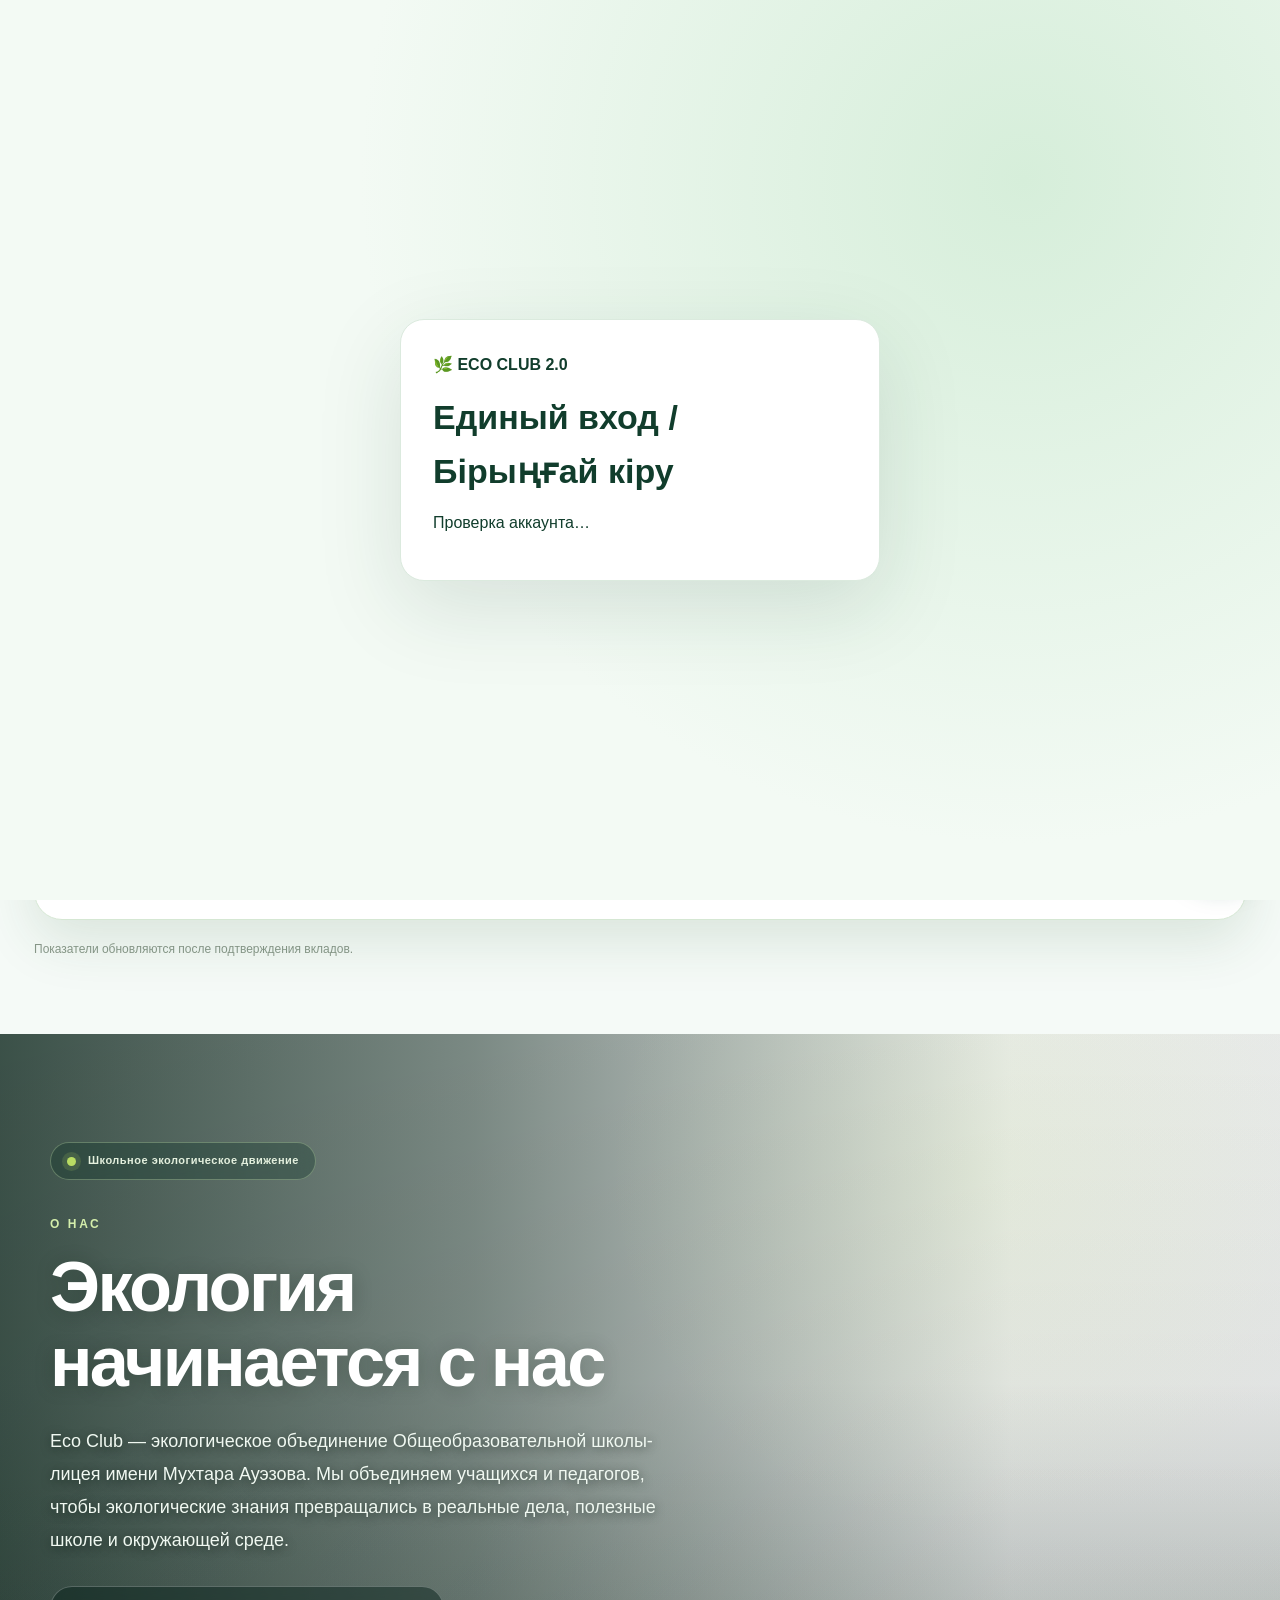
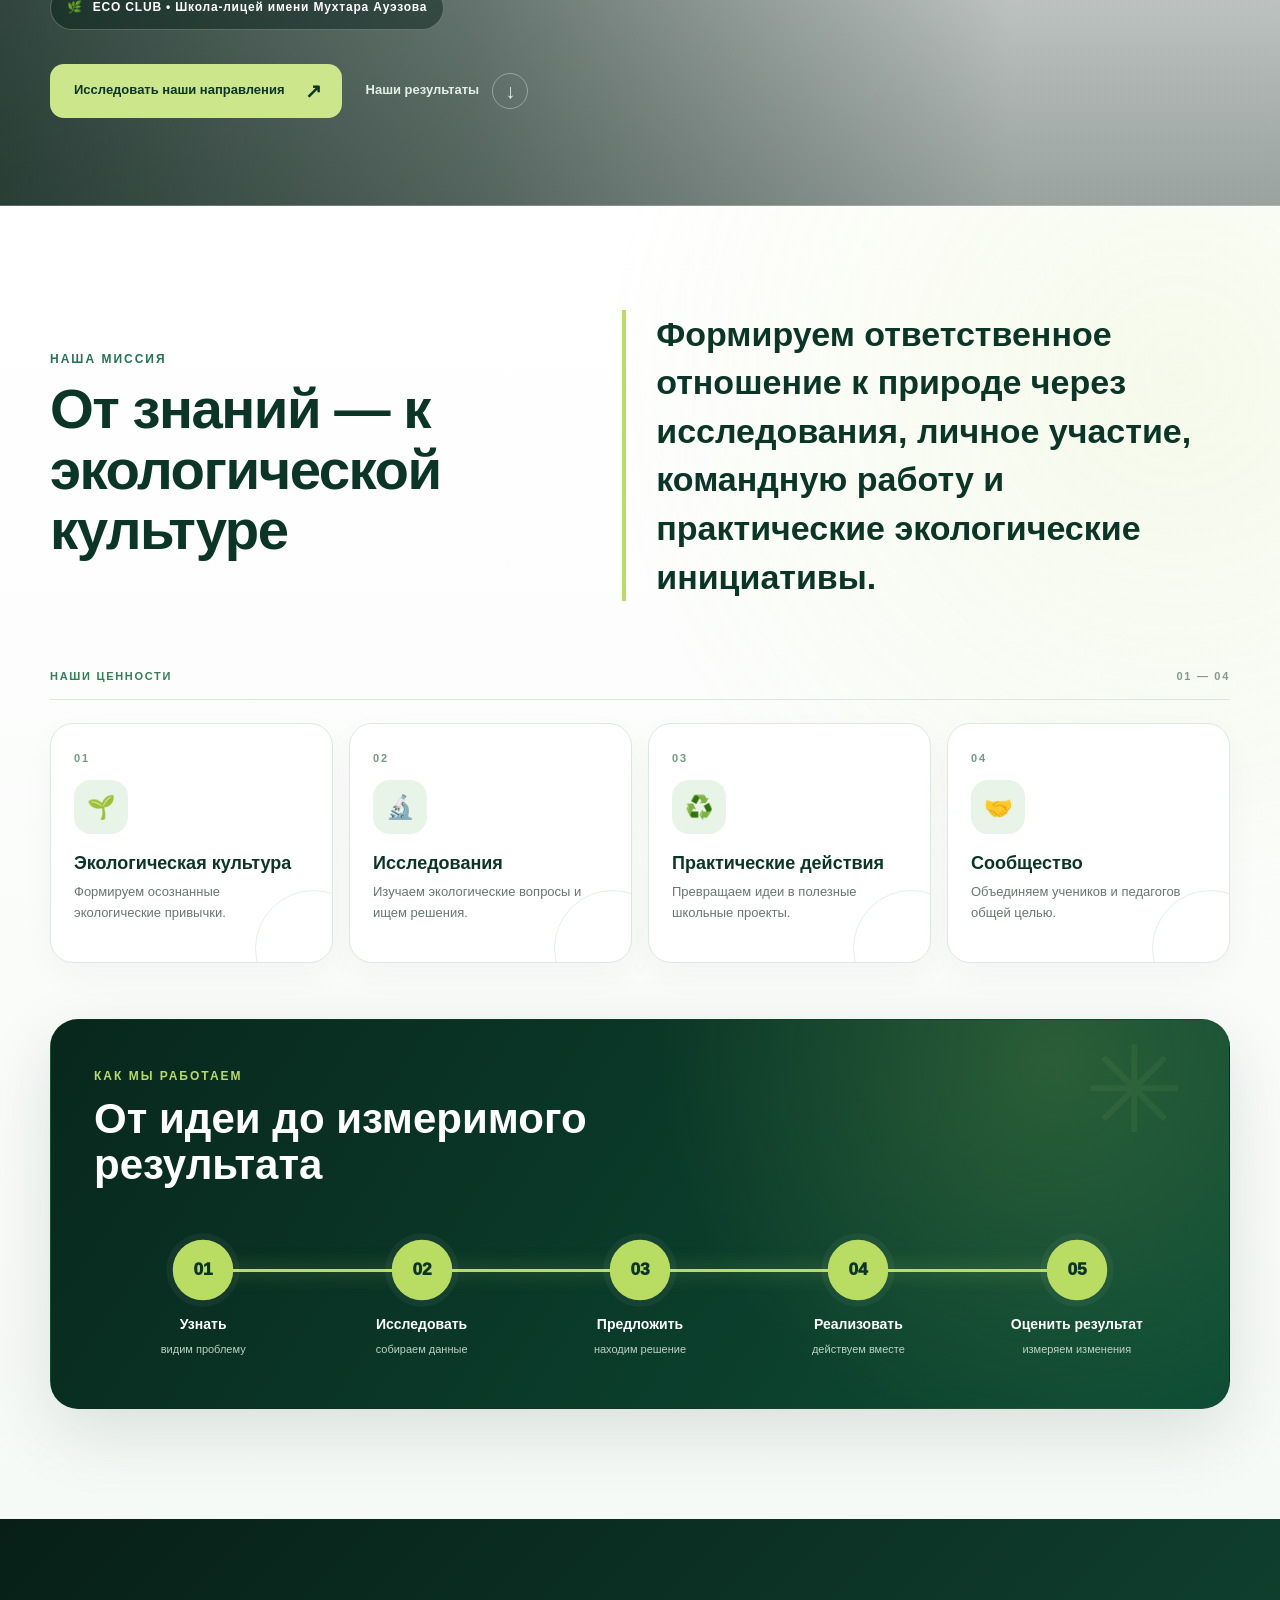
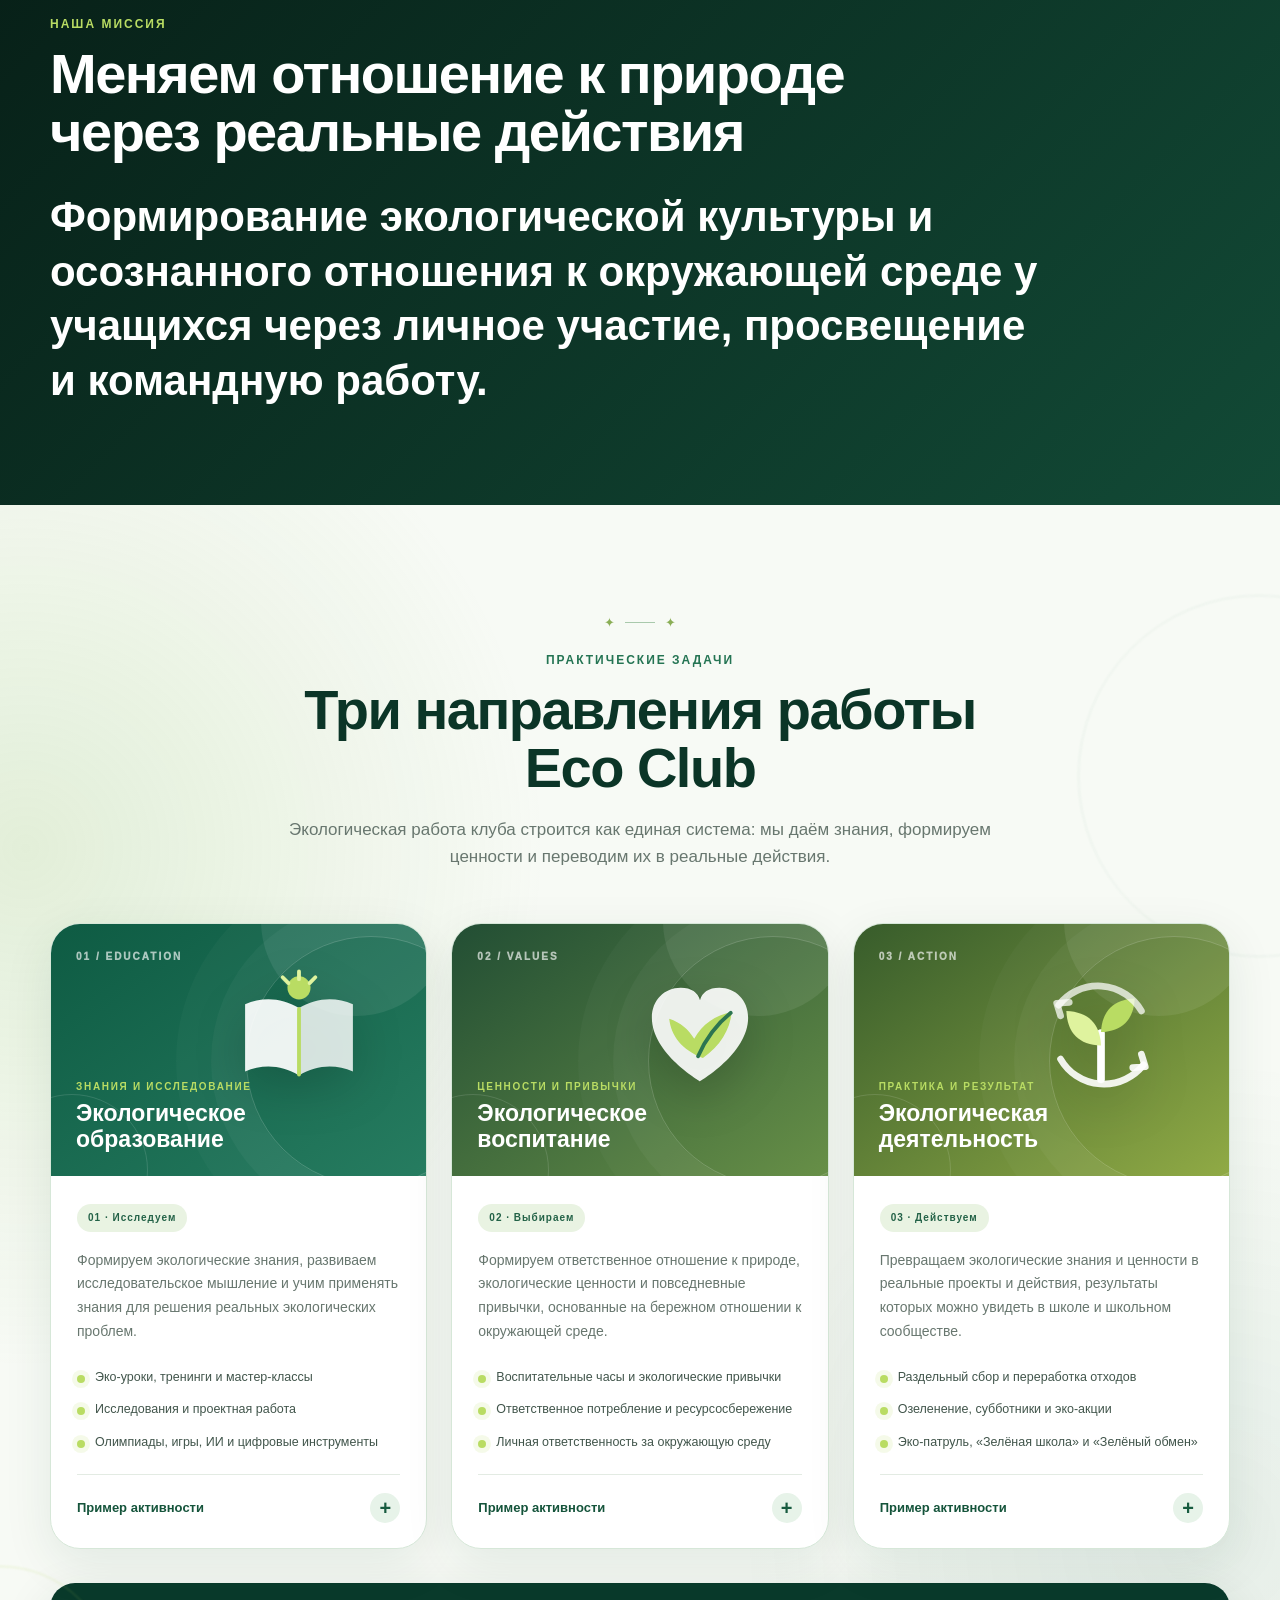
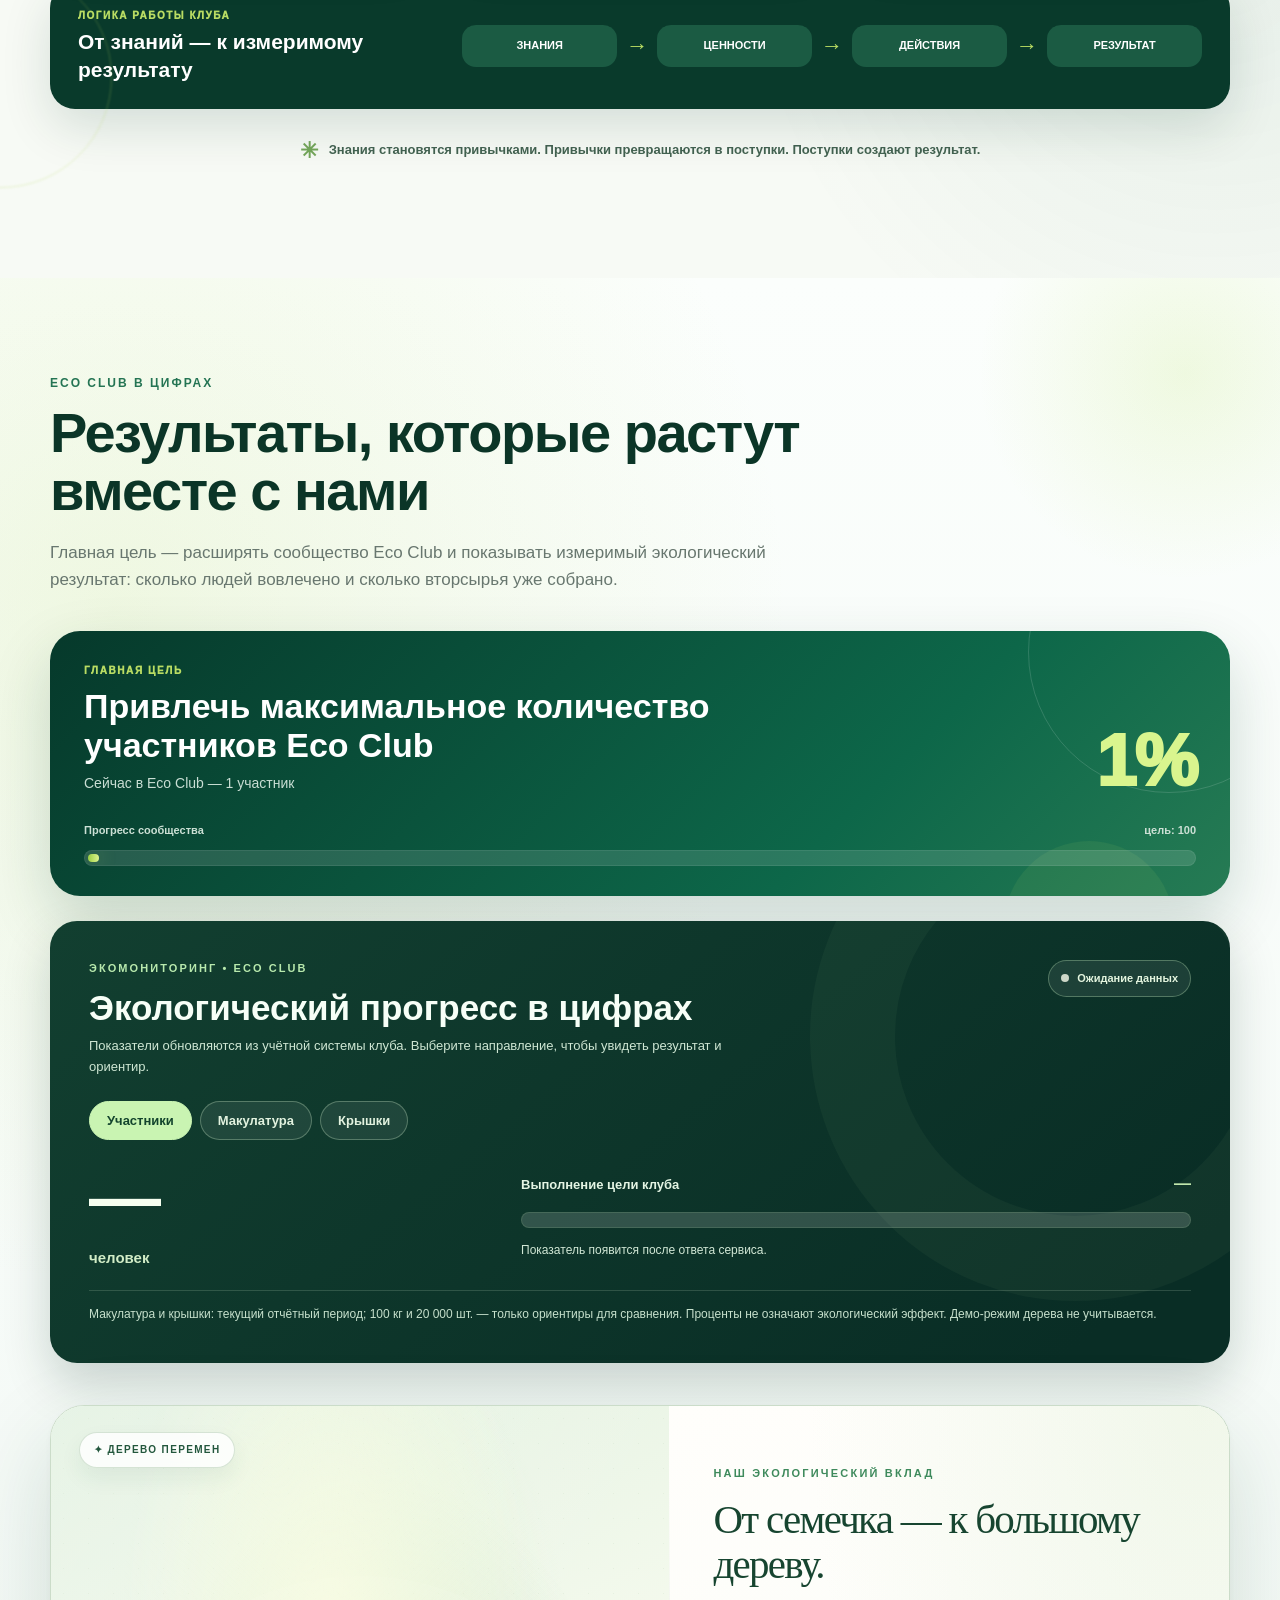
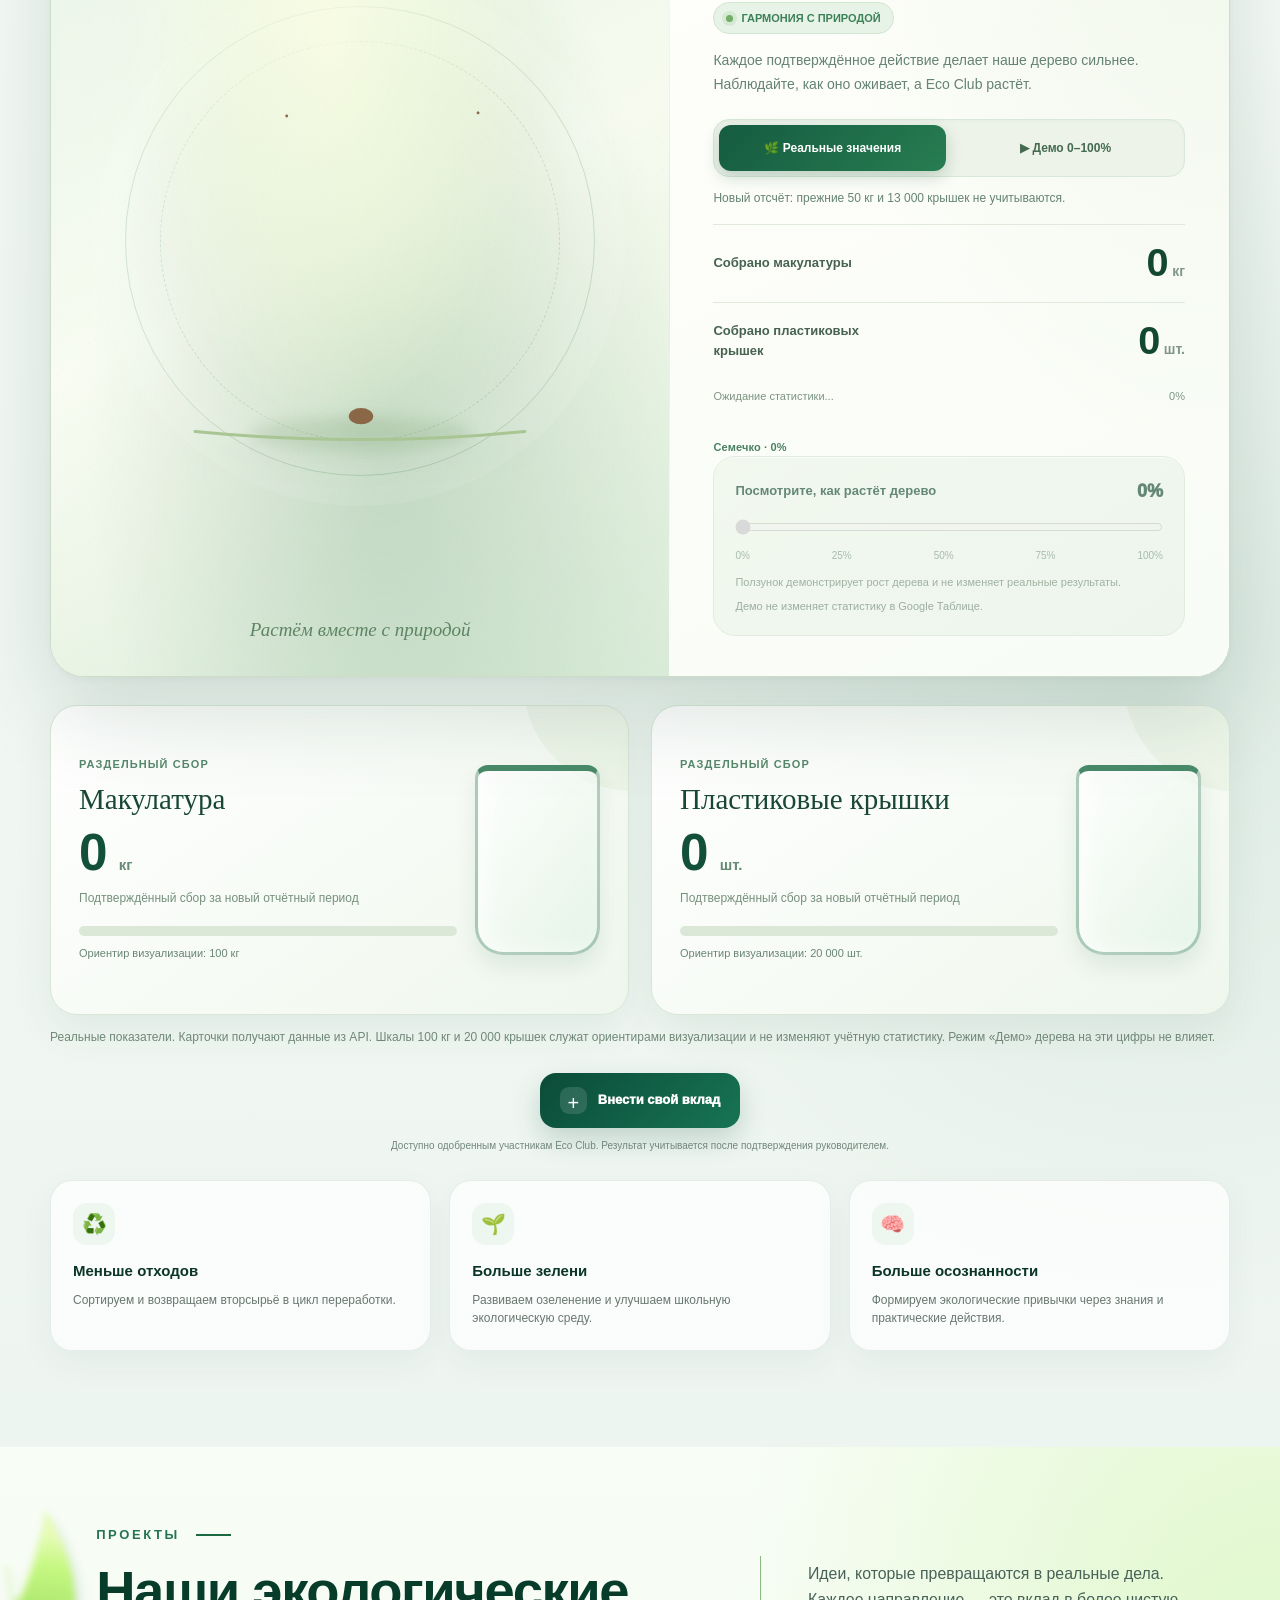
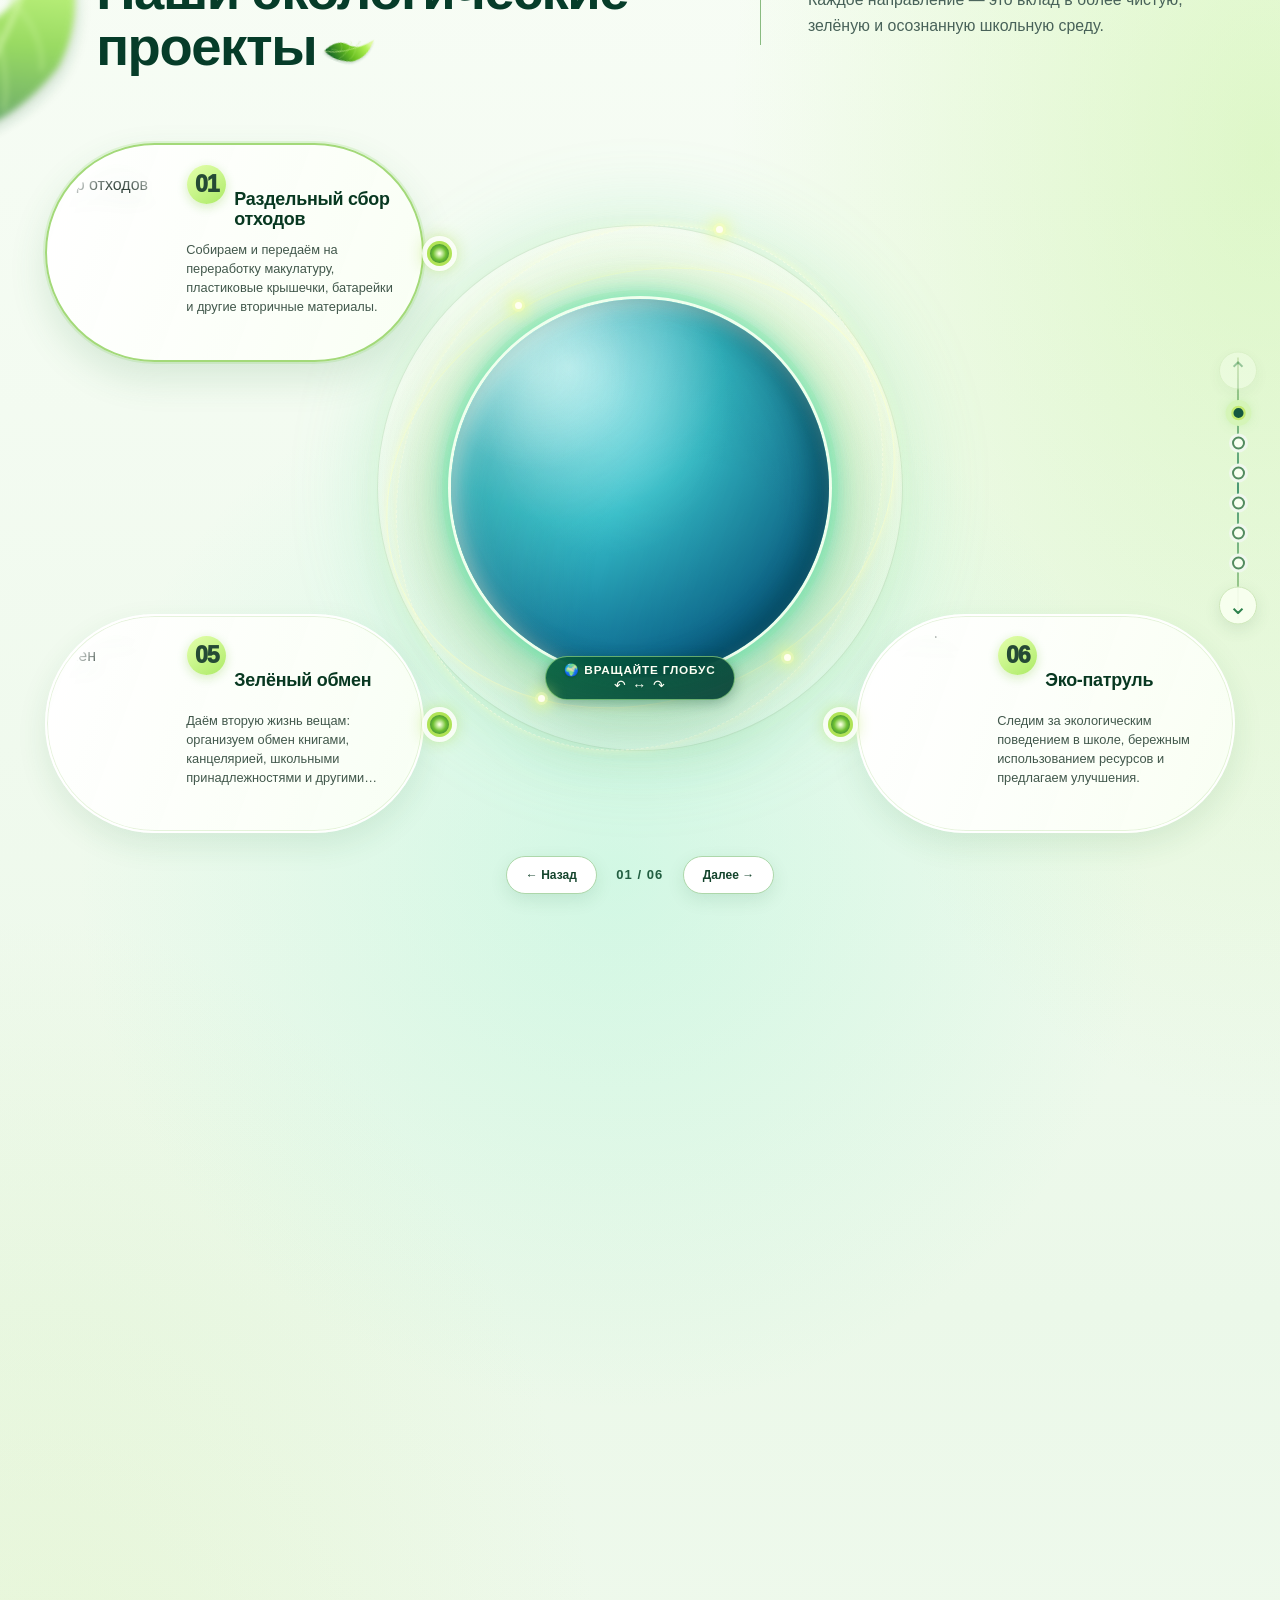
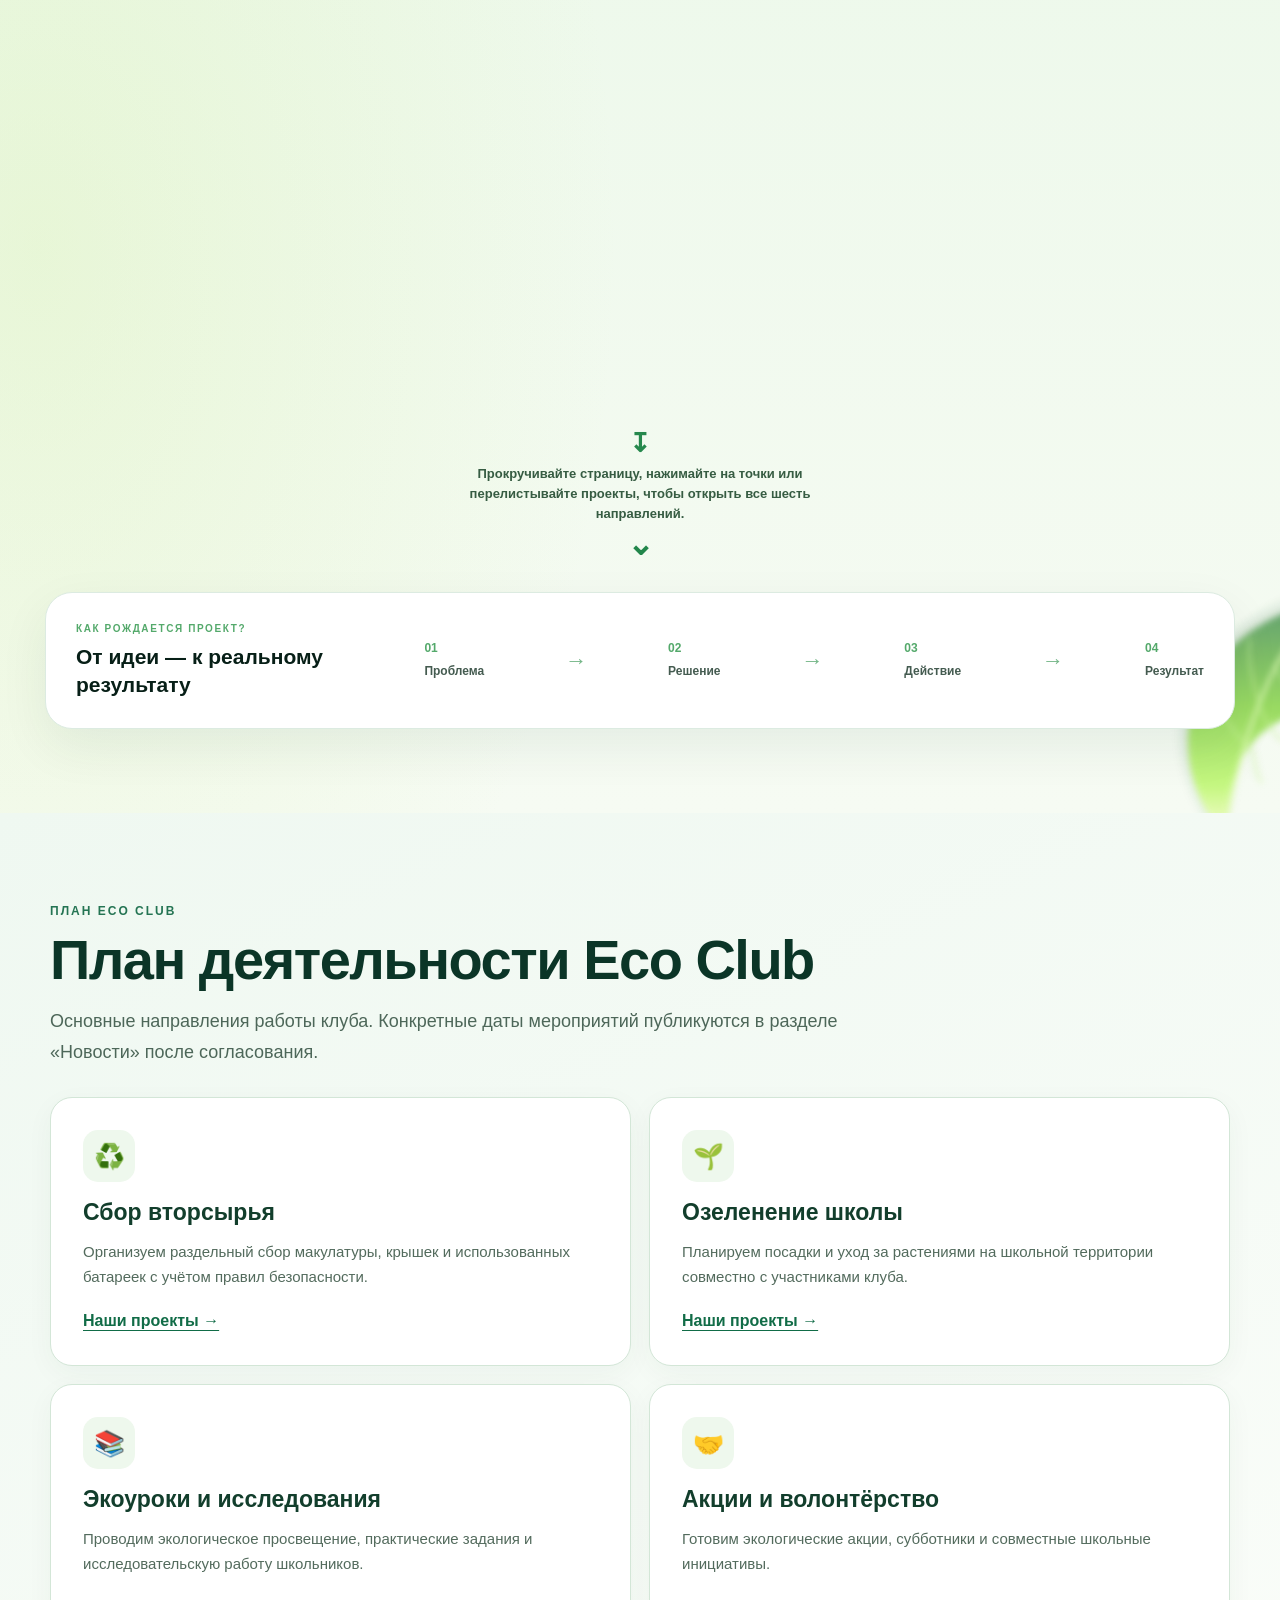
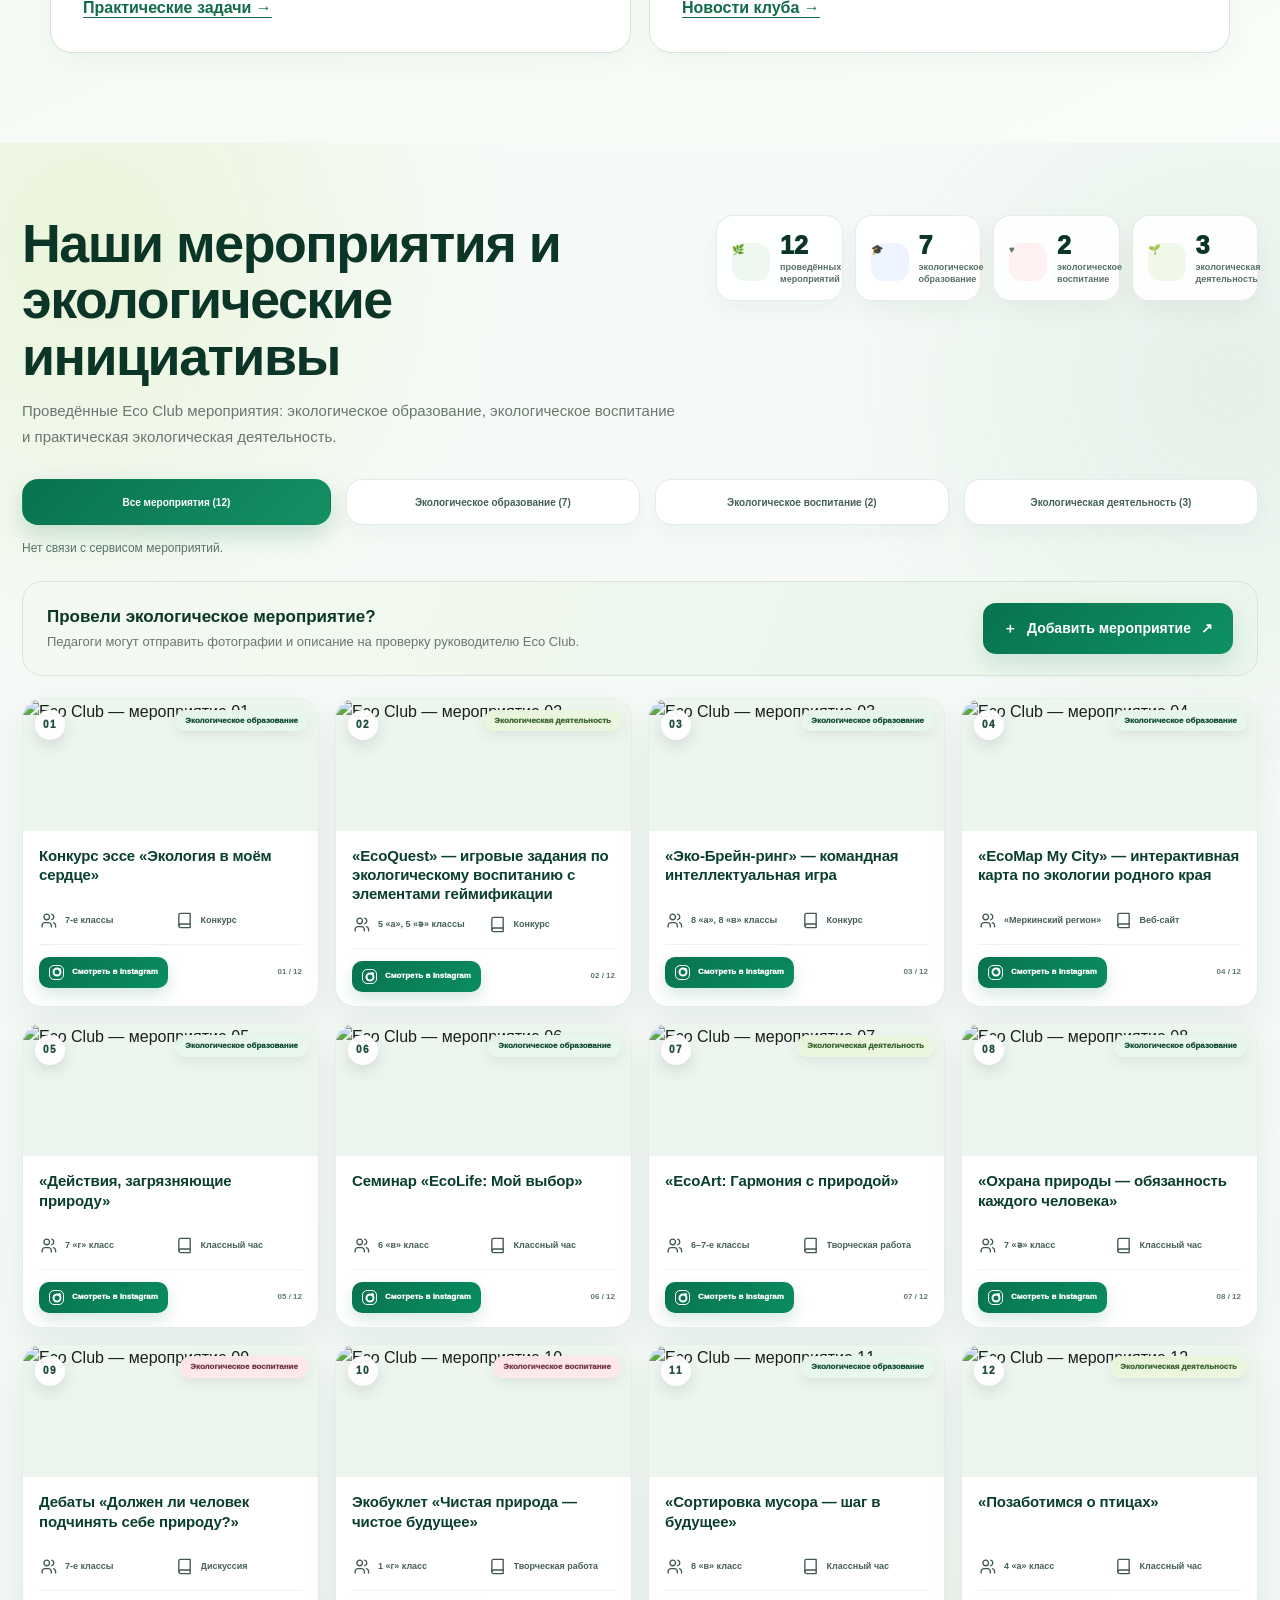
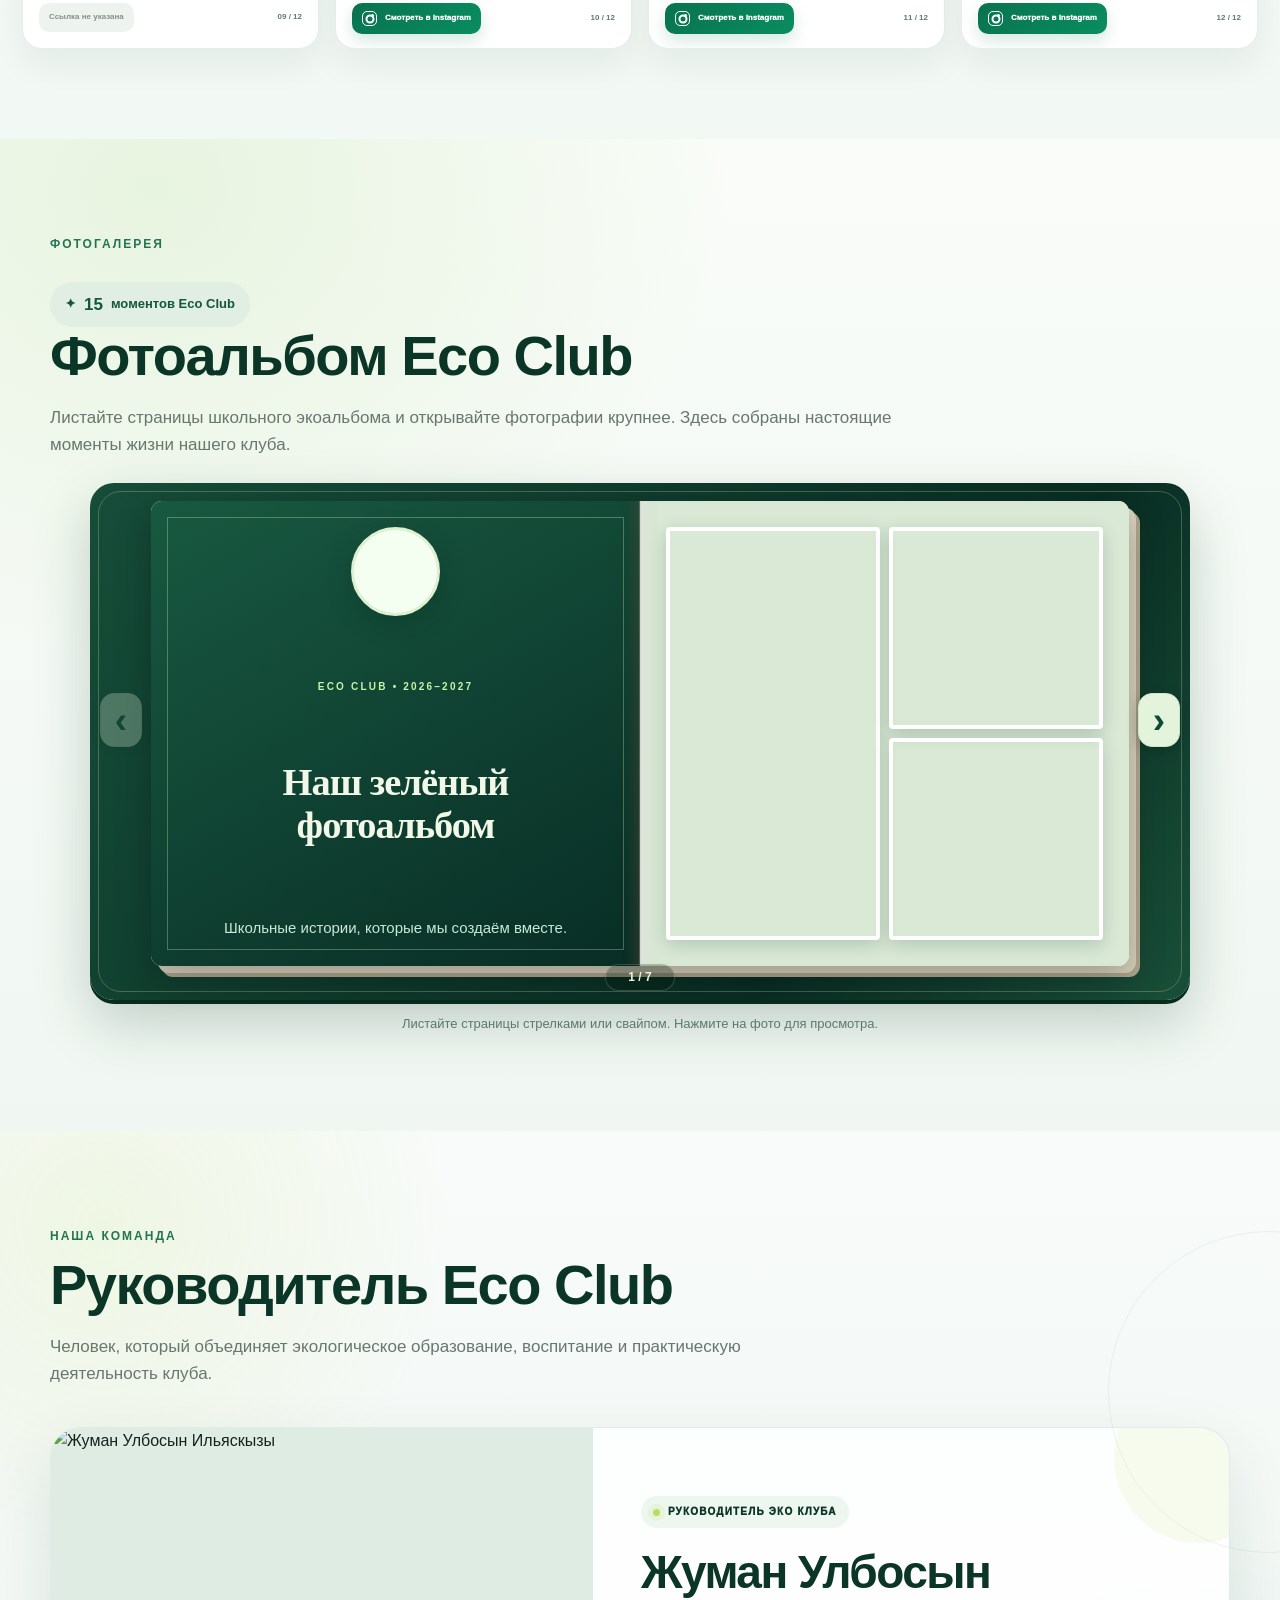
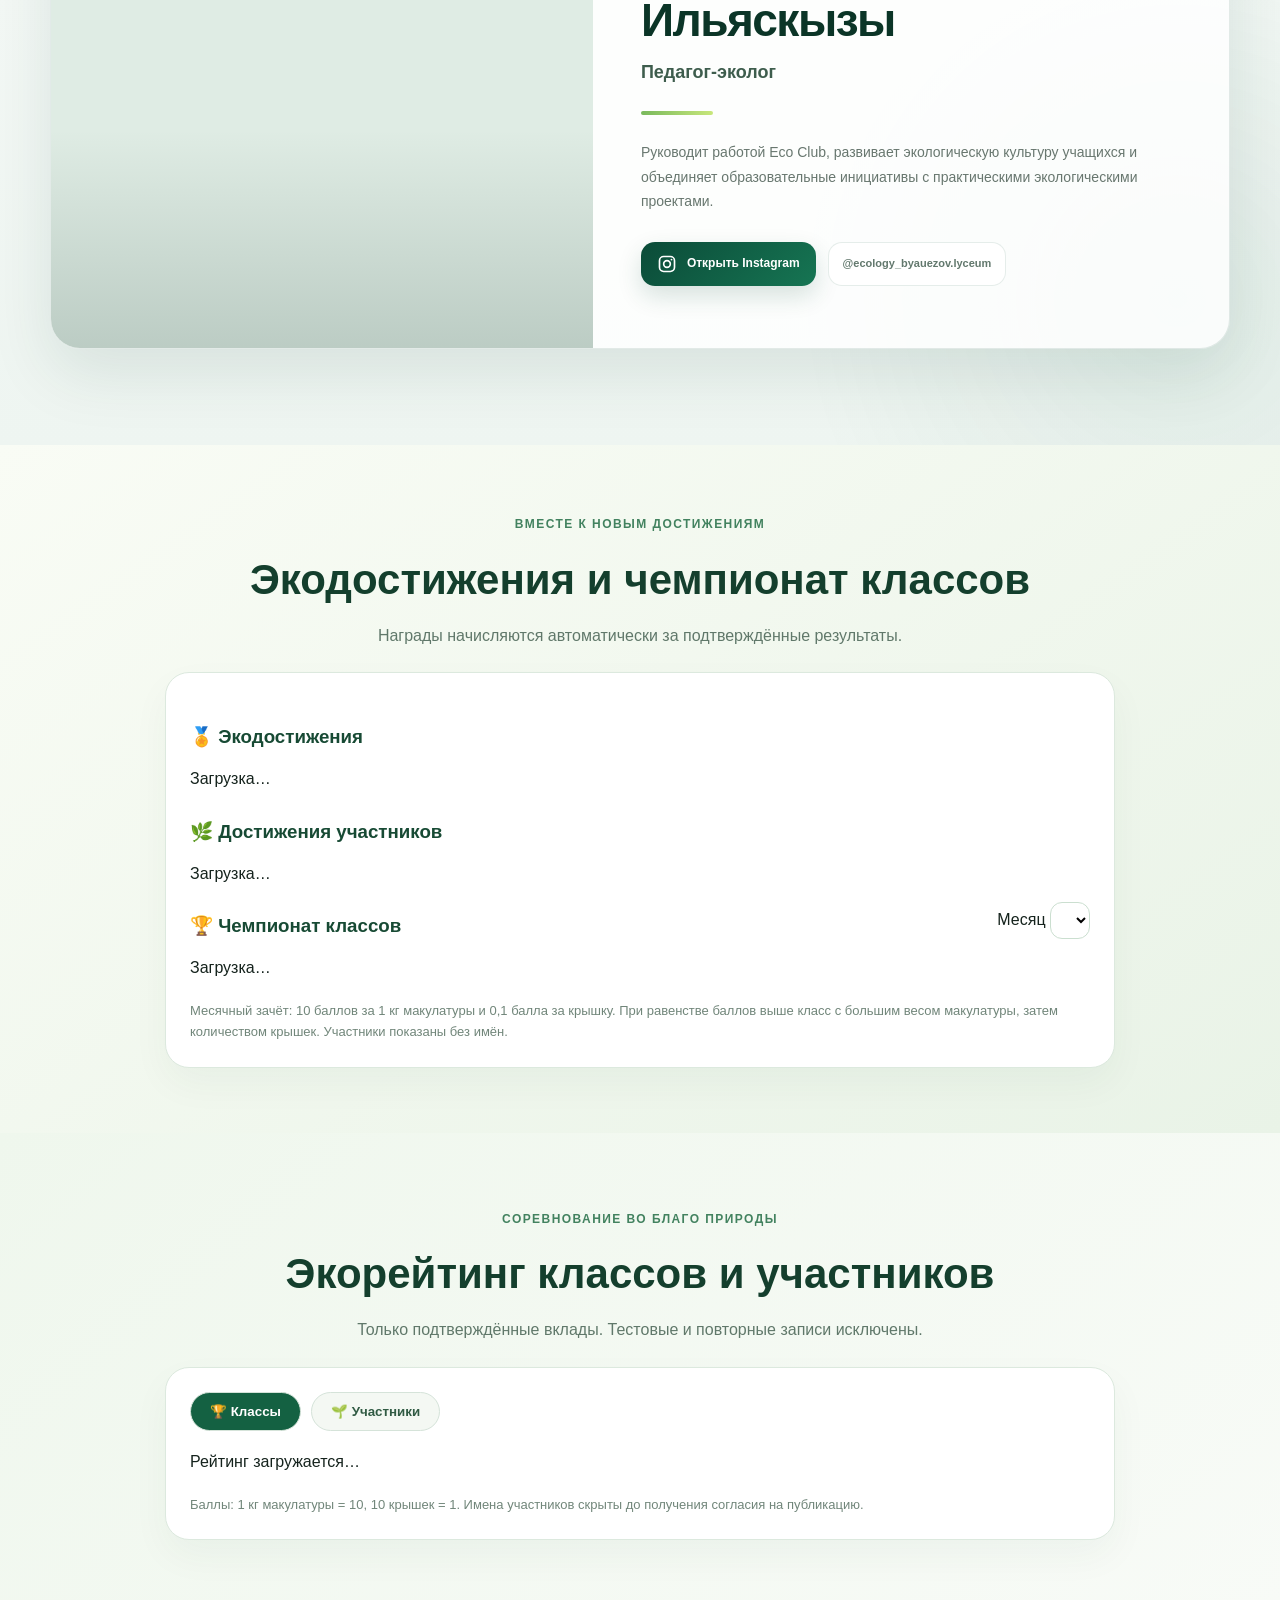
==== commit 2fcb7e64: "Enable bilingual Eco AI mascot on Eco Club main site" ====
--- a/index.html
+++ b/index.html
@@ -3459,4 +3459,4 @@
   <label>Іс-шаралар тақырыбы KZ<input id="eco2-newsTitleKz" maxlength="120"></label>
   <button id="eco2-edit-cancel" type="button" class="secondary">Отмена</button><button id="eco2-edit-save" type="submit">Опубликовать</button>
  </form>
-</div><script type="module" src="eco2-unified.js?v=3"></script></body></html>
+</div><script defer src="eco-ai-widget.js?v=1"></script><script type="module" src="eco2-unified.js?v=3"></script></body></html>
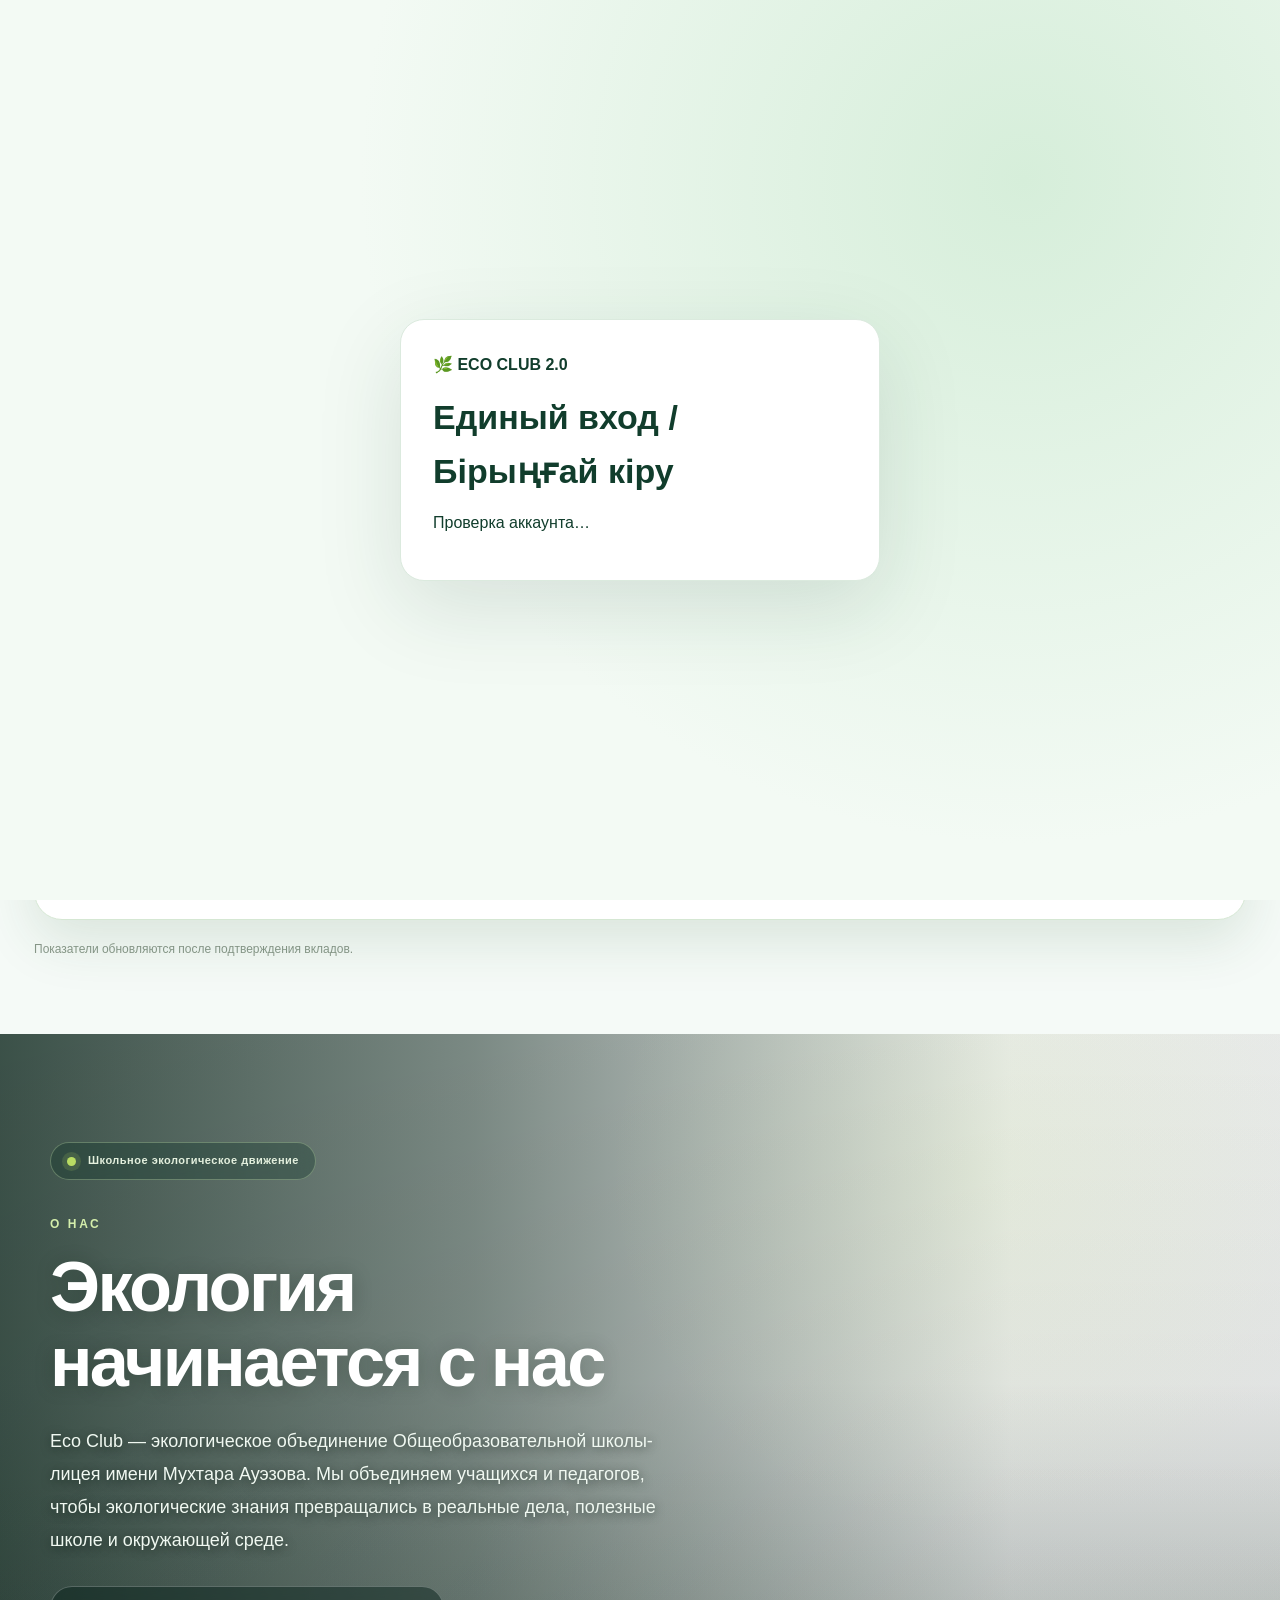
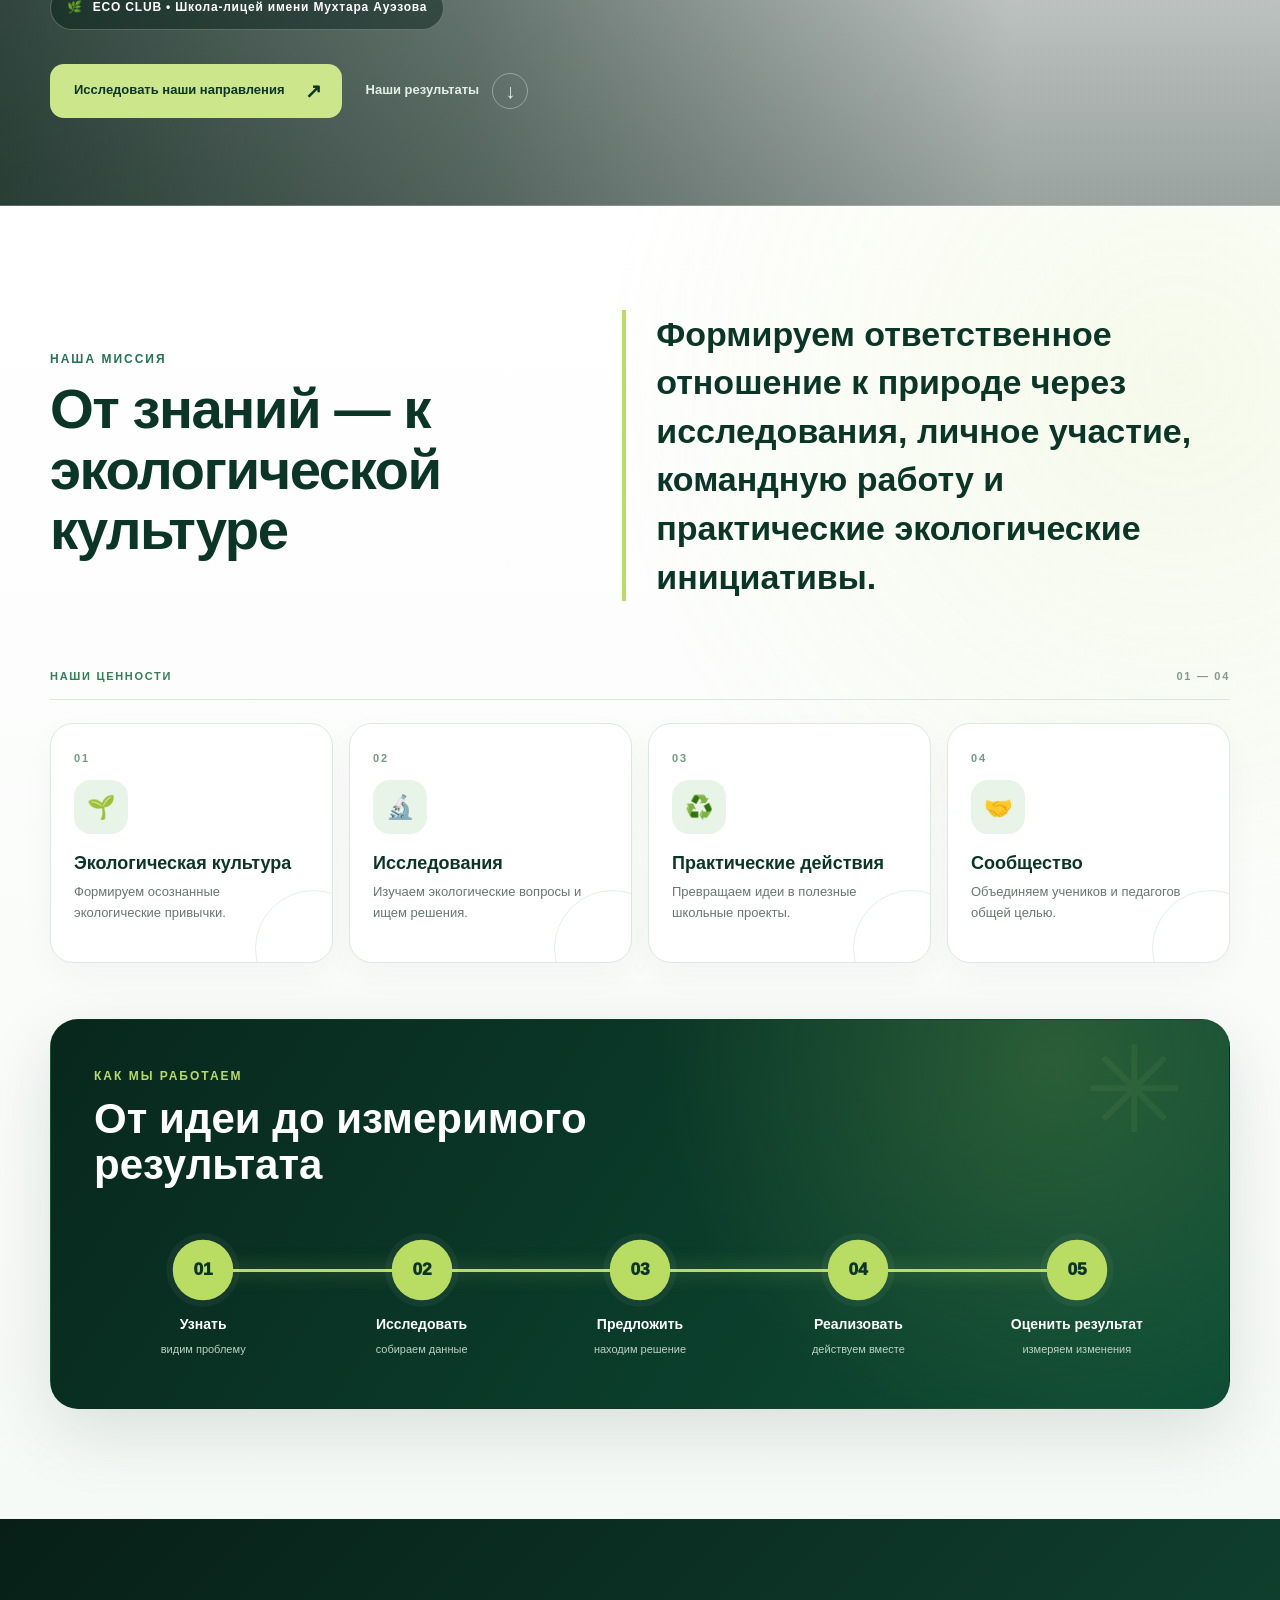
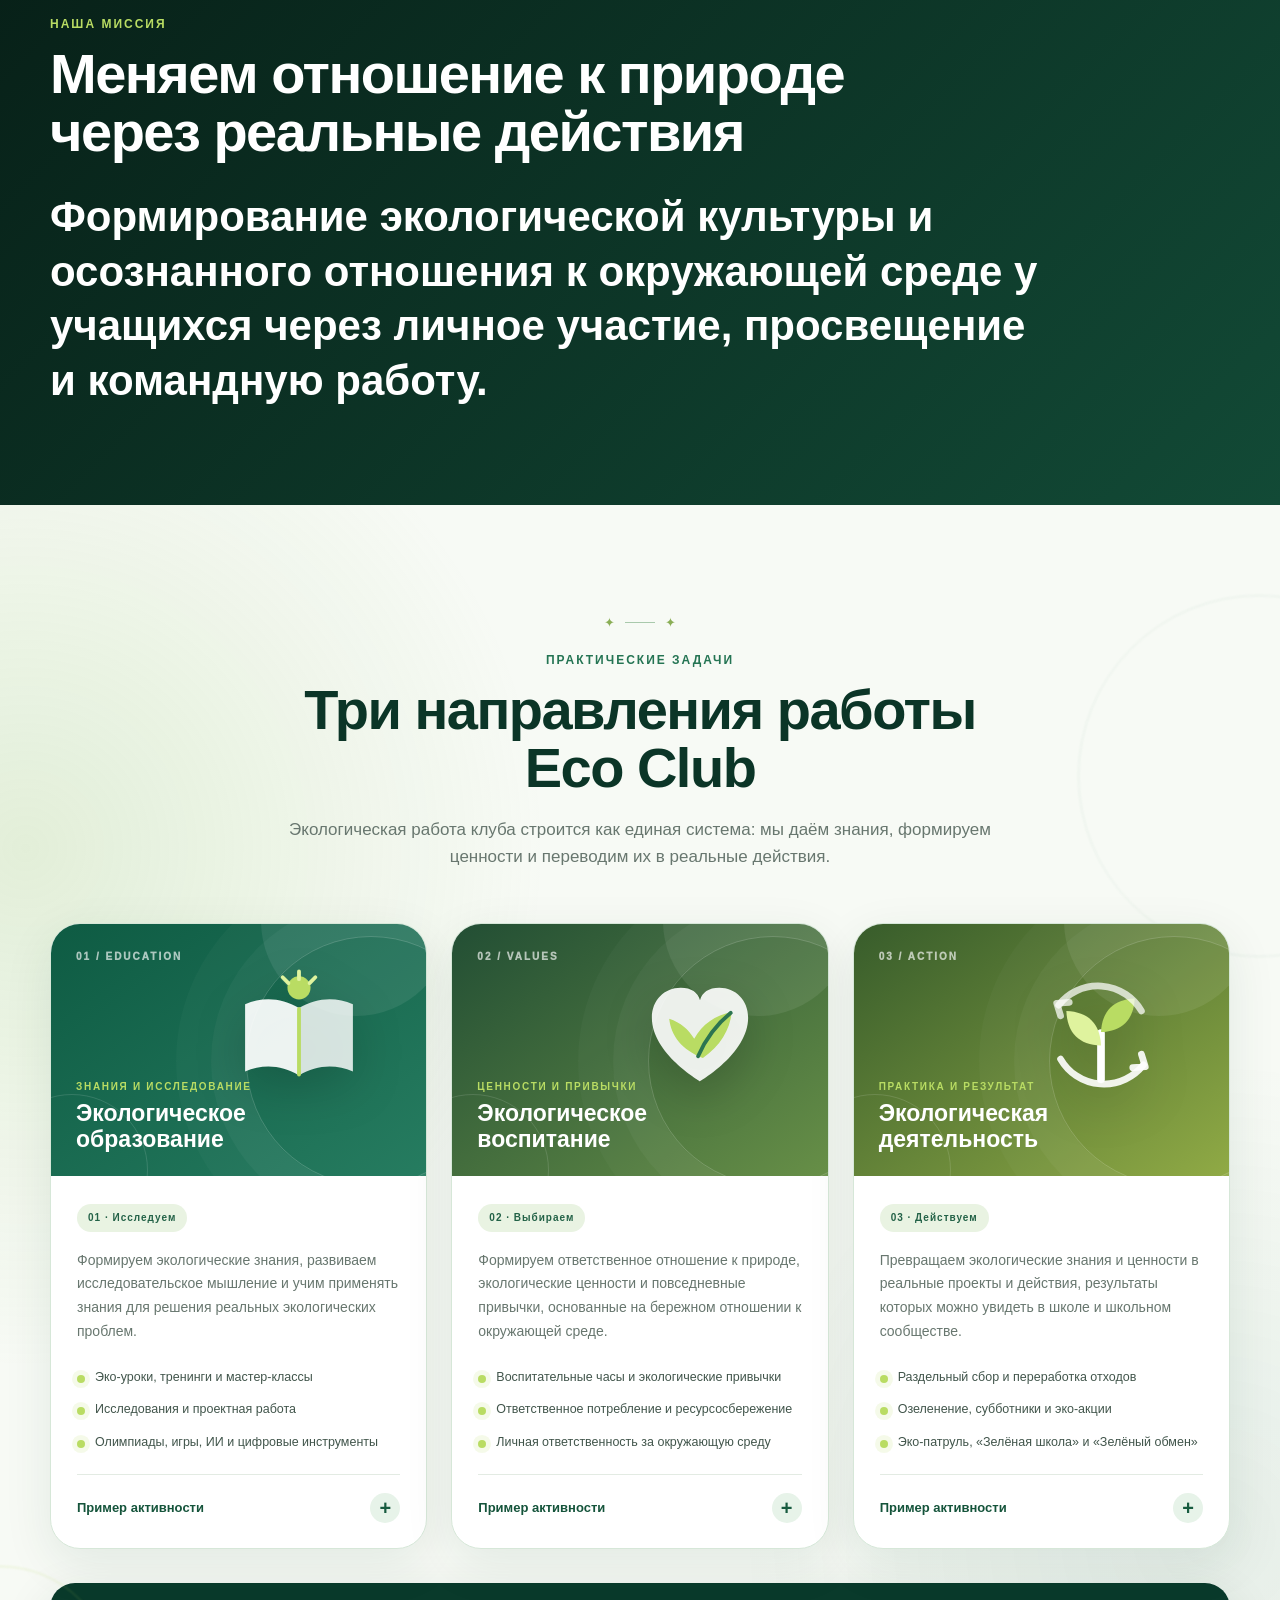
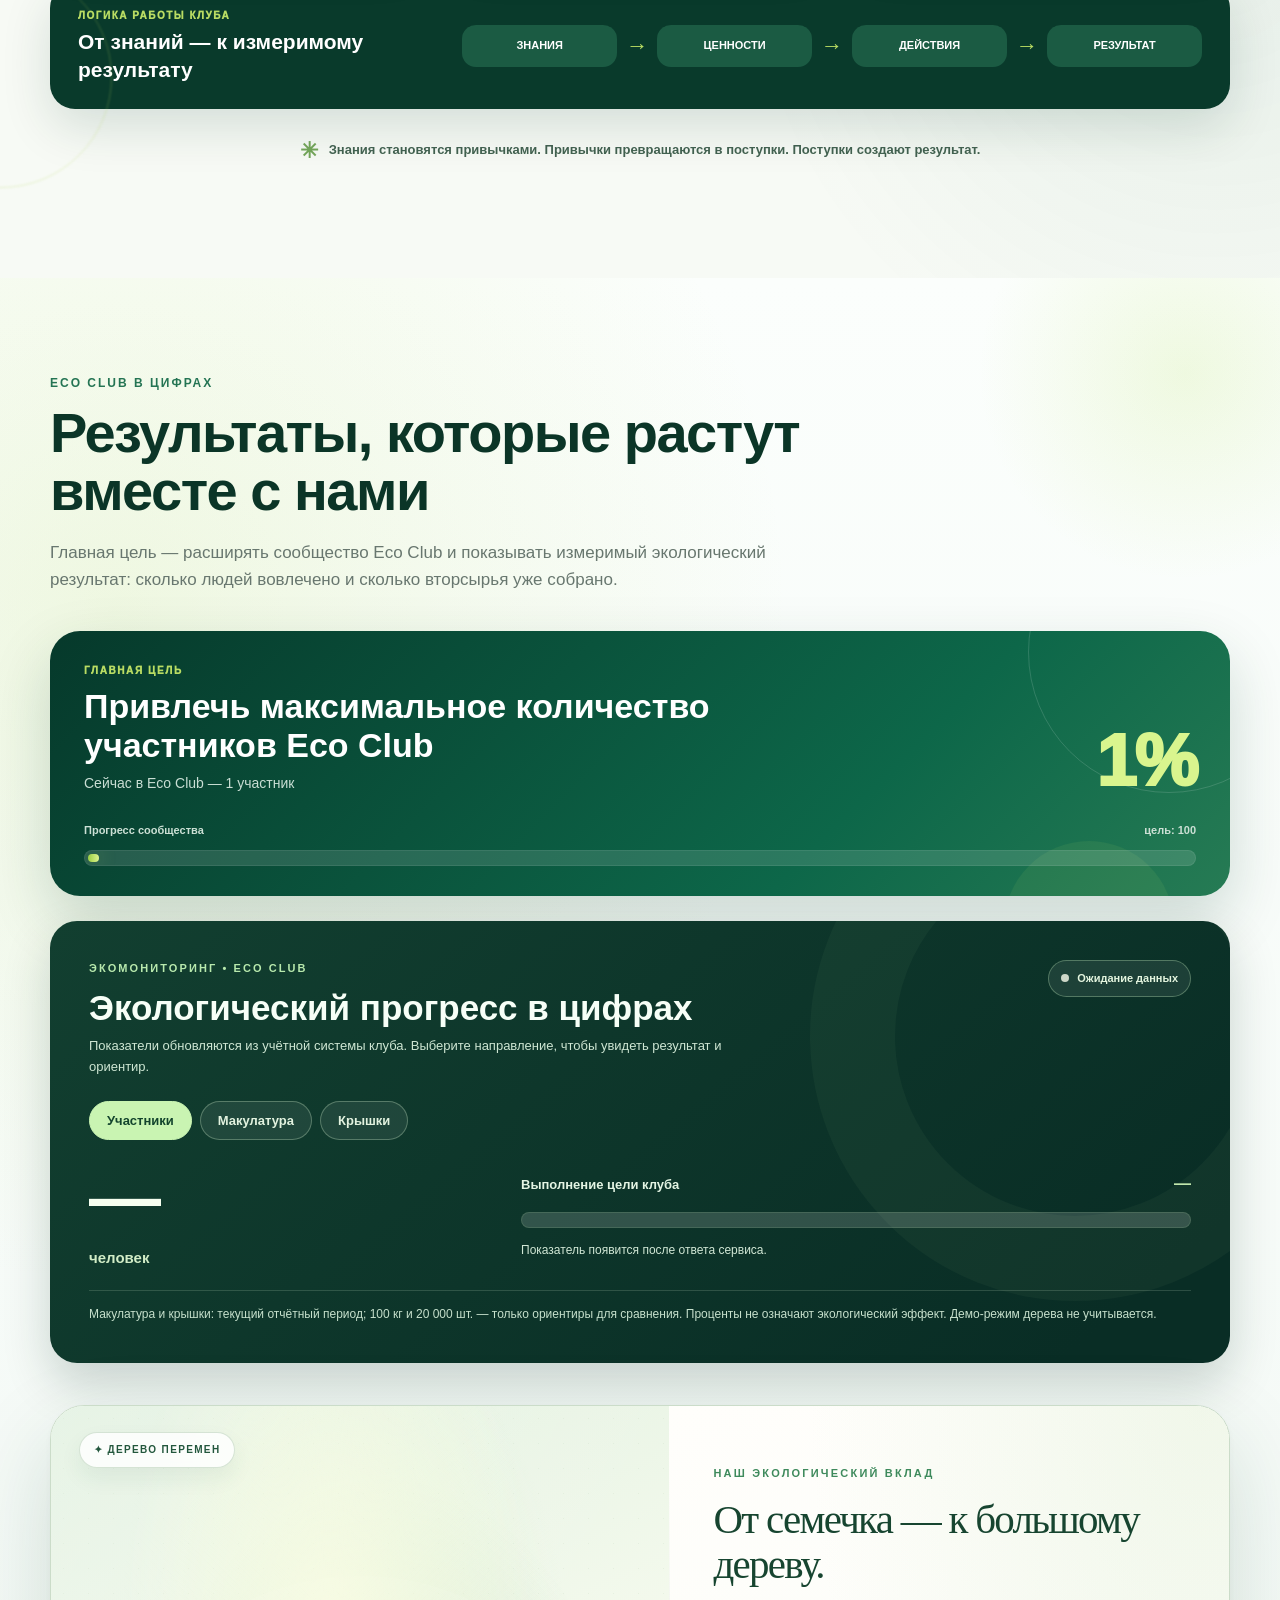
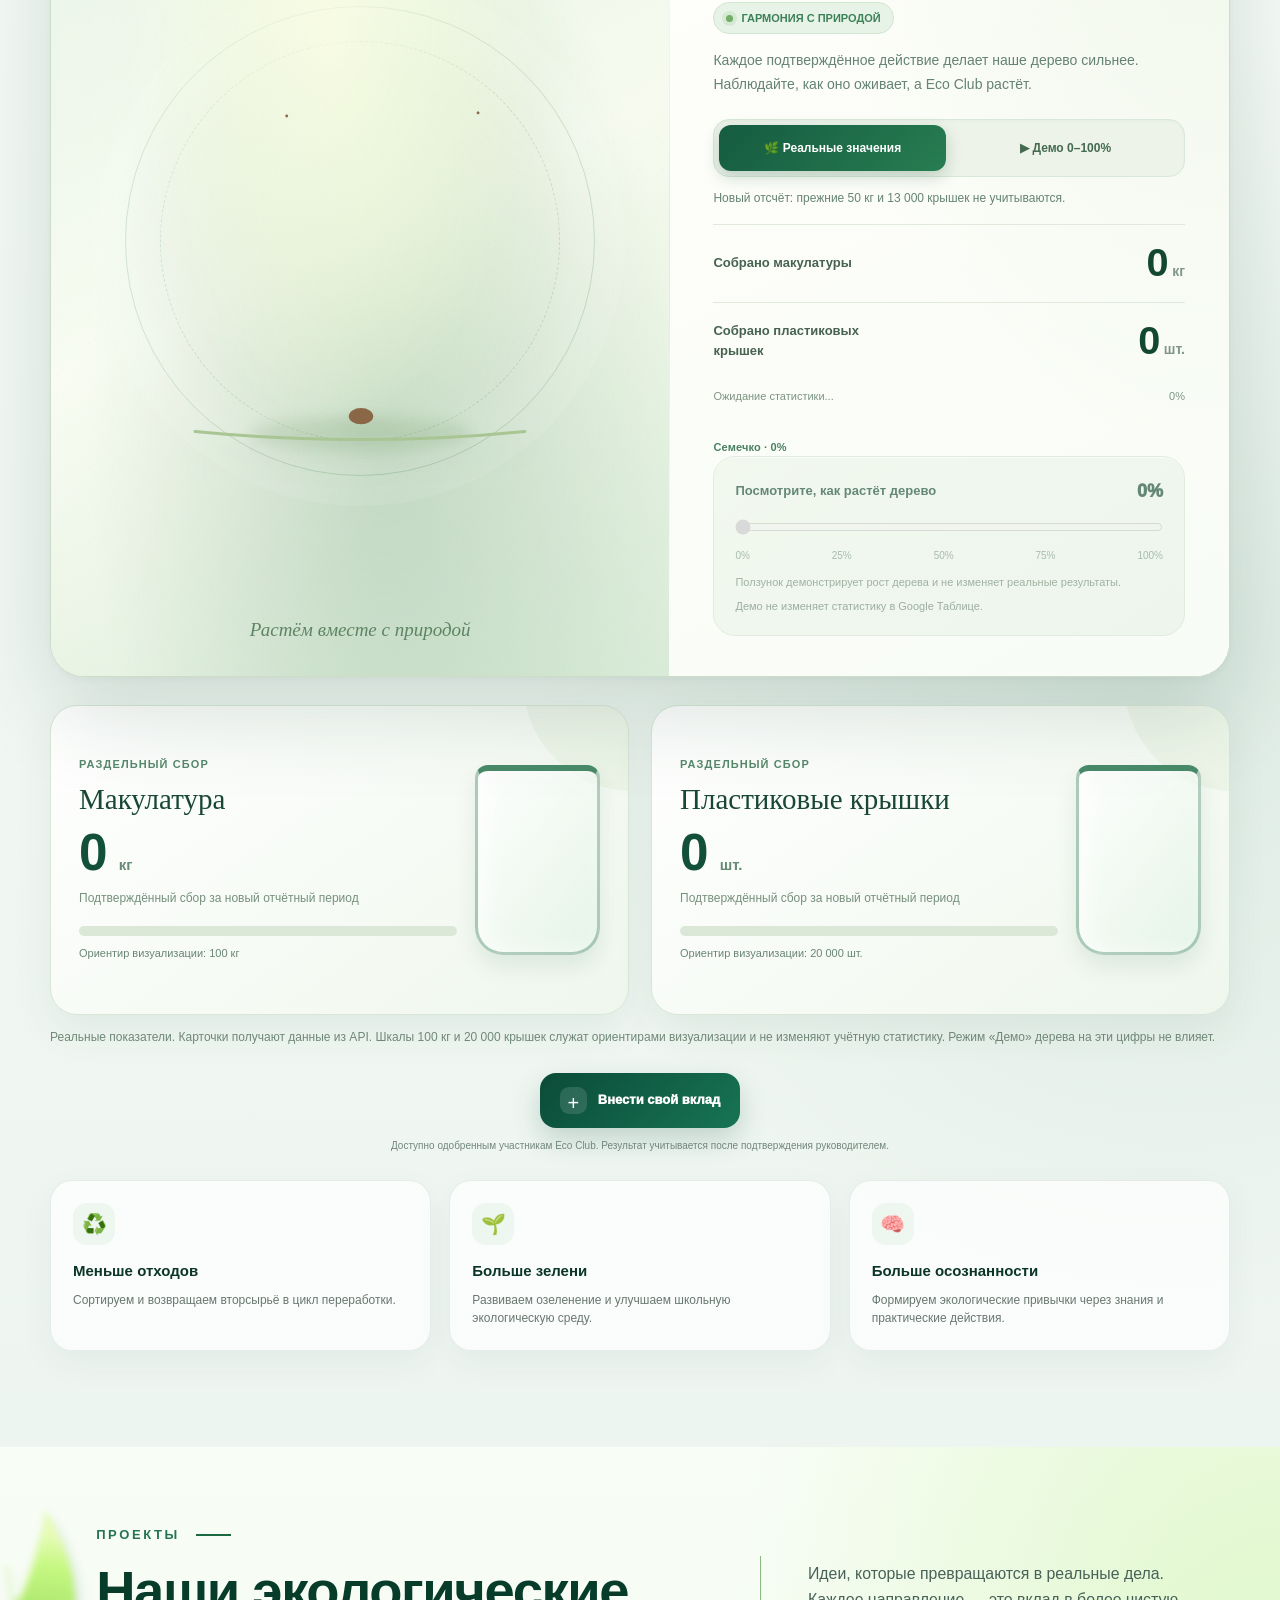
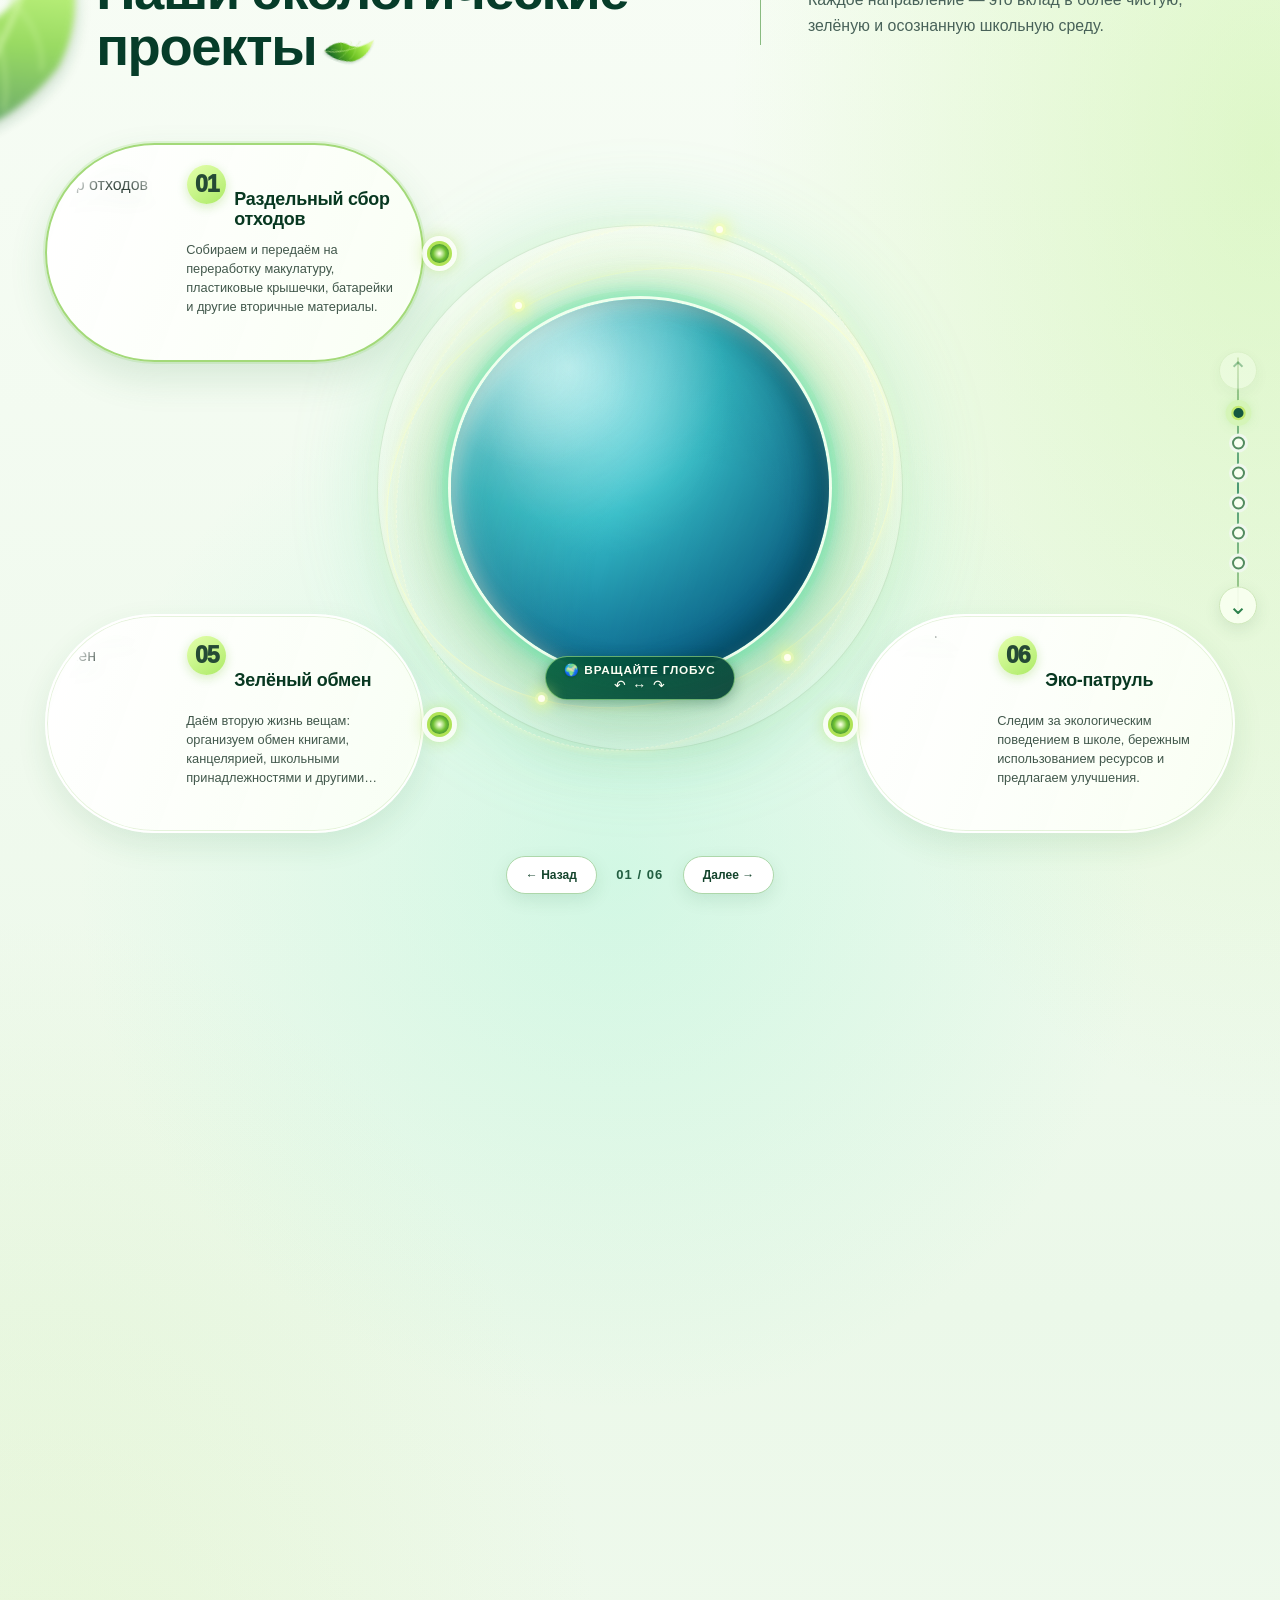
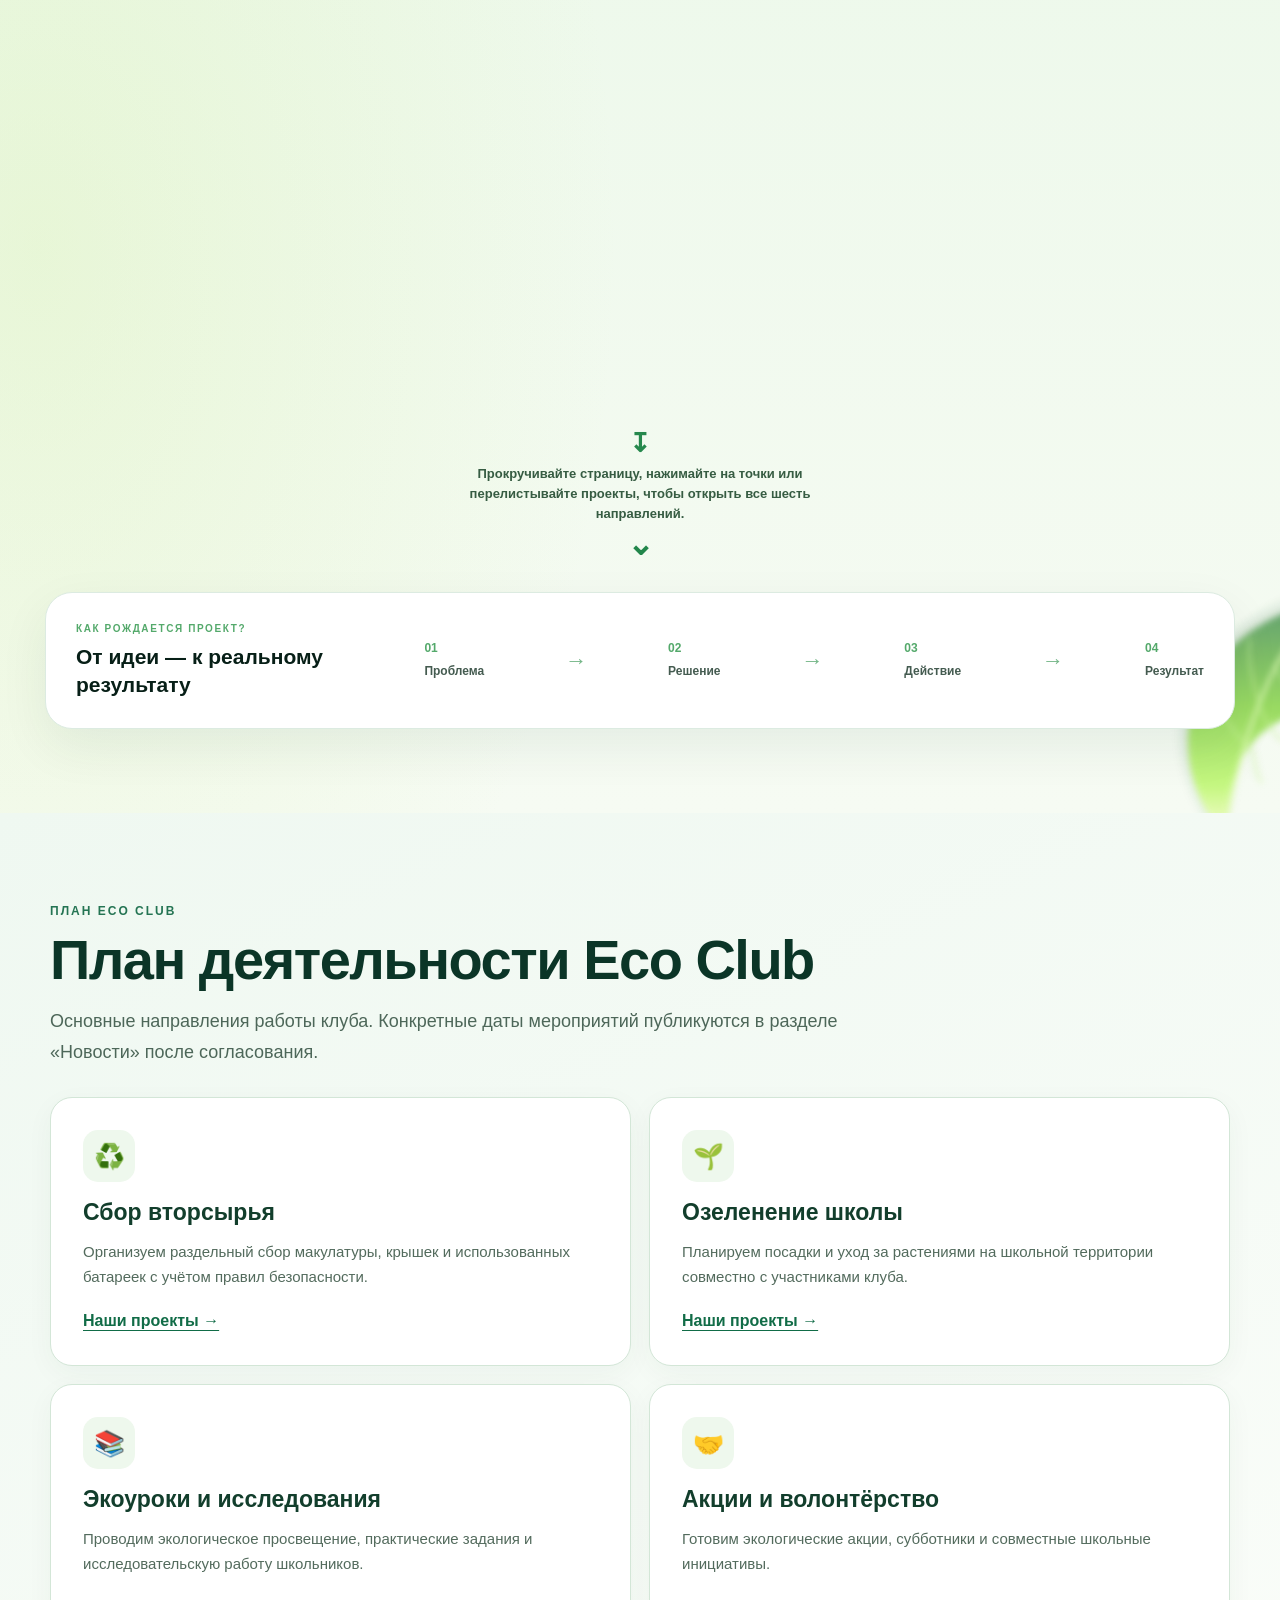
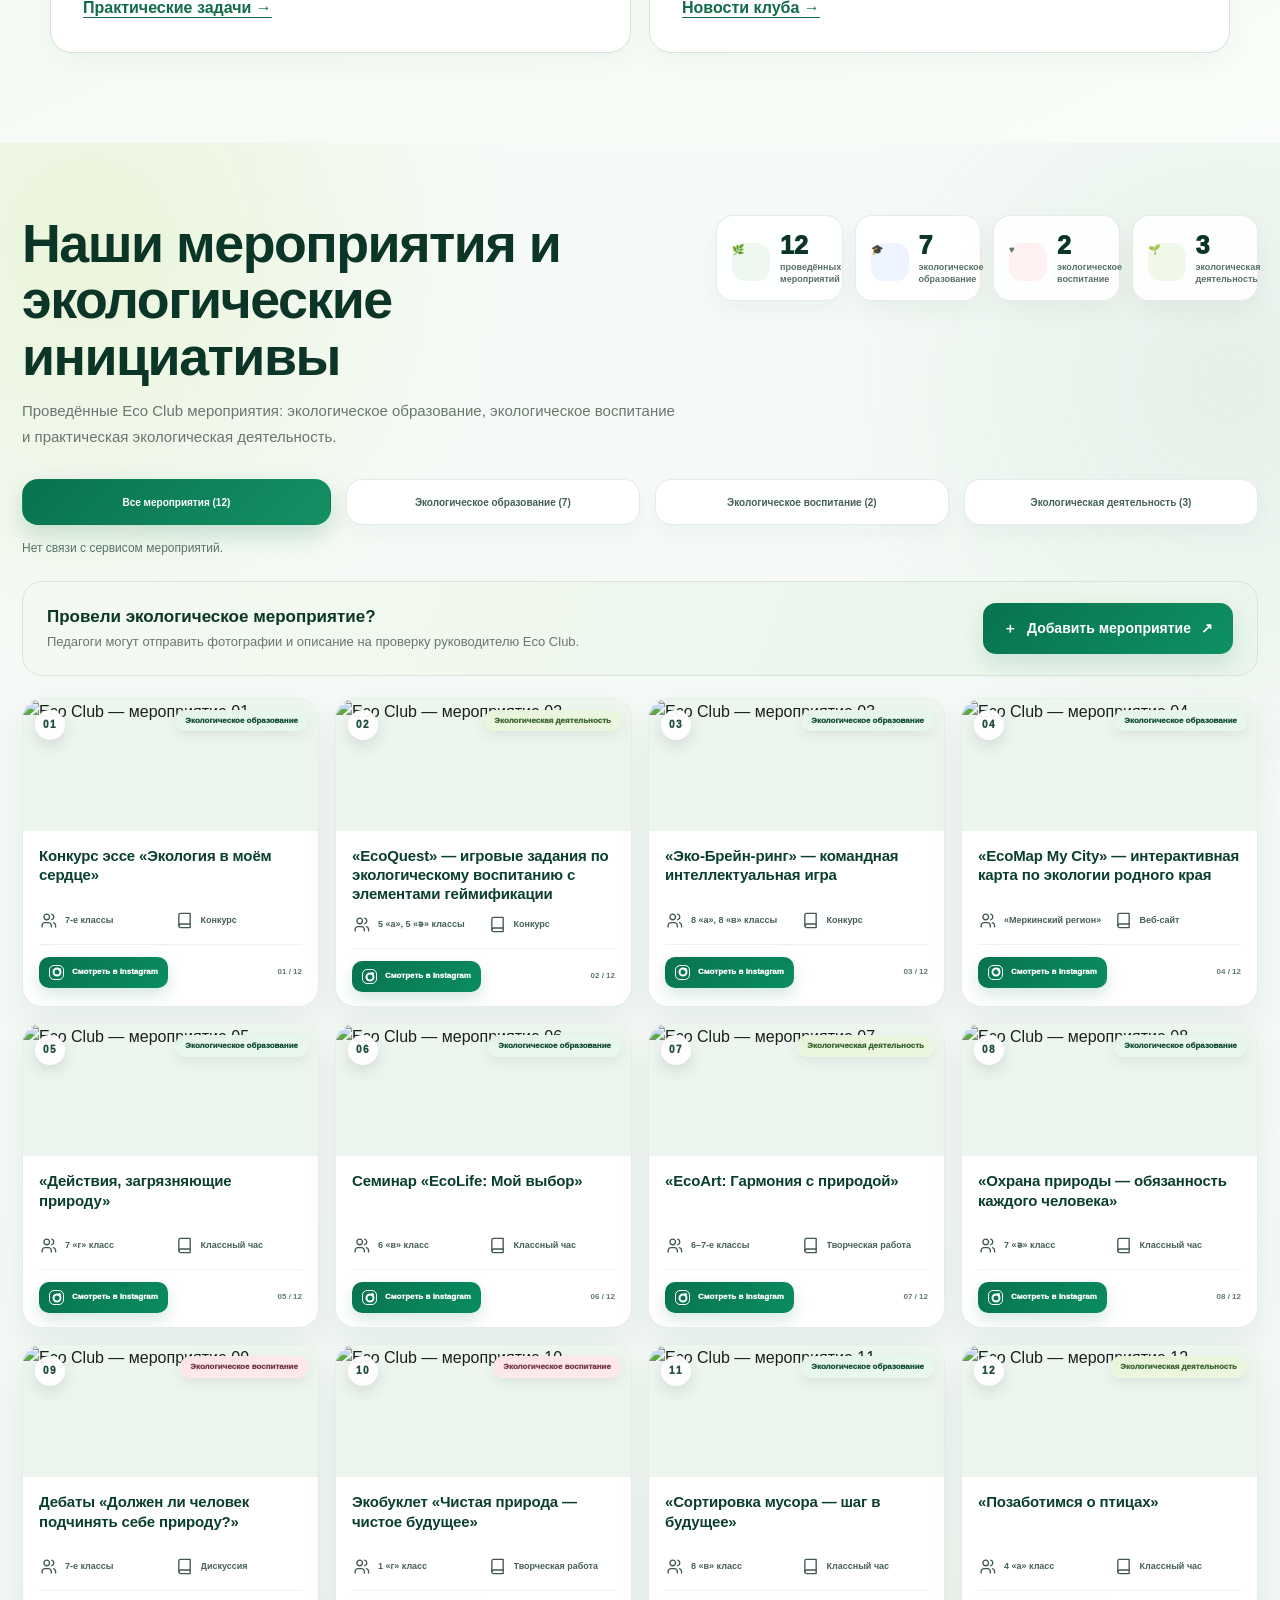
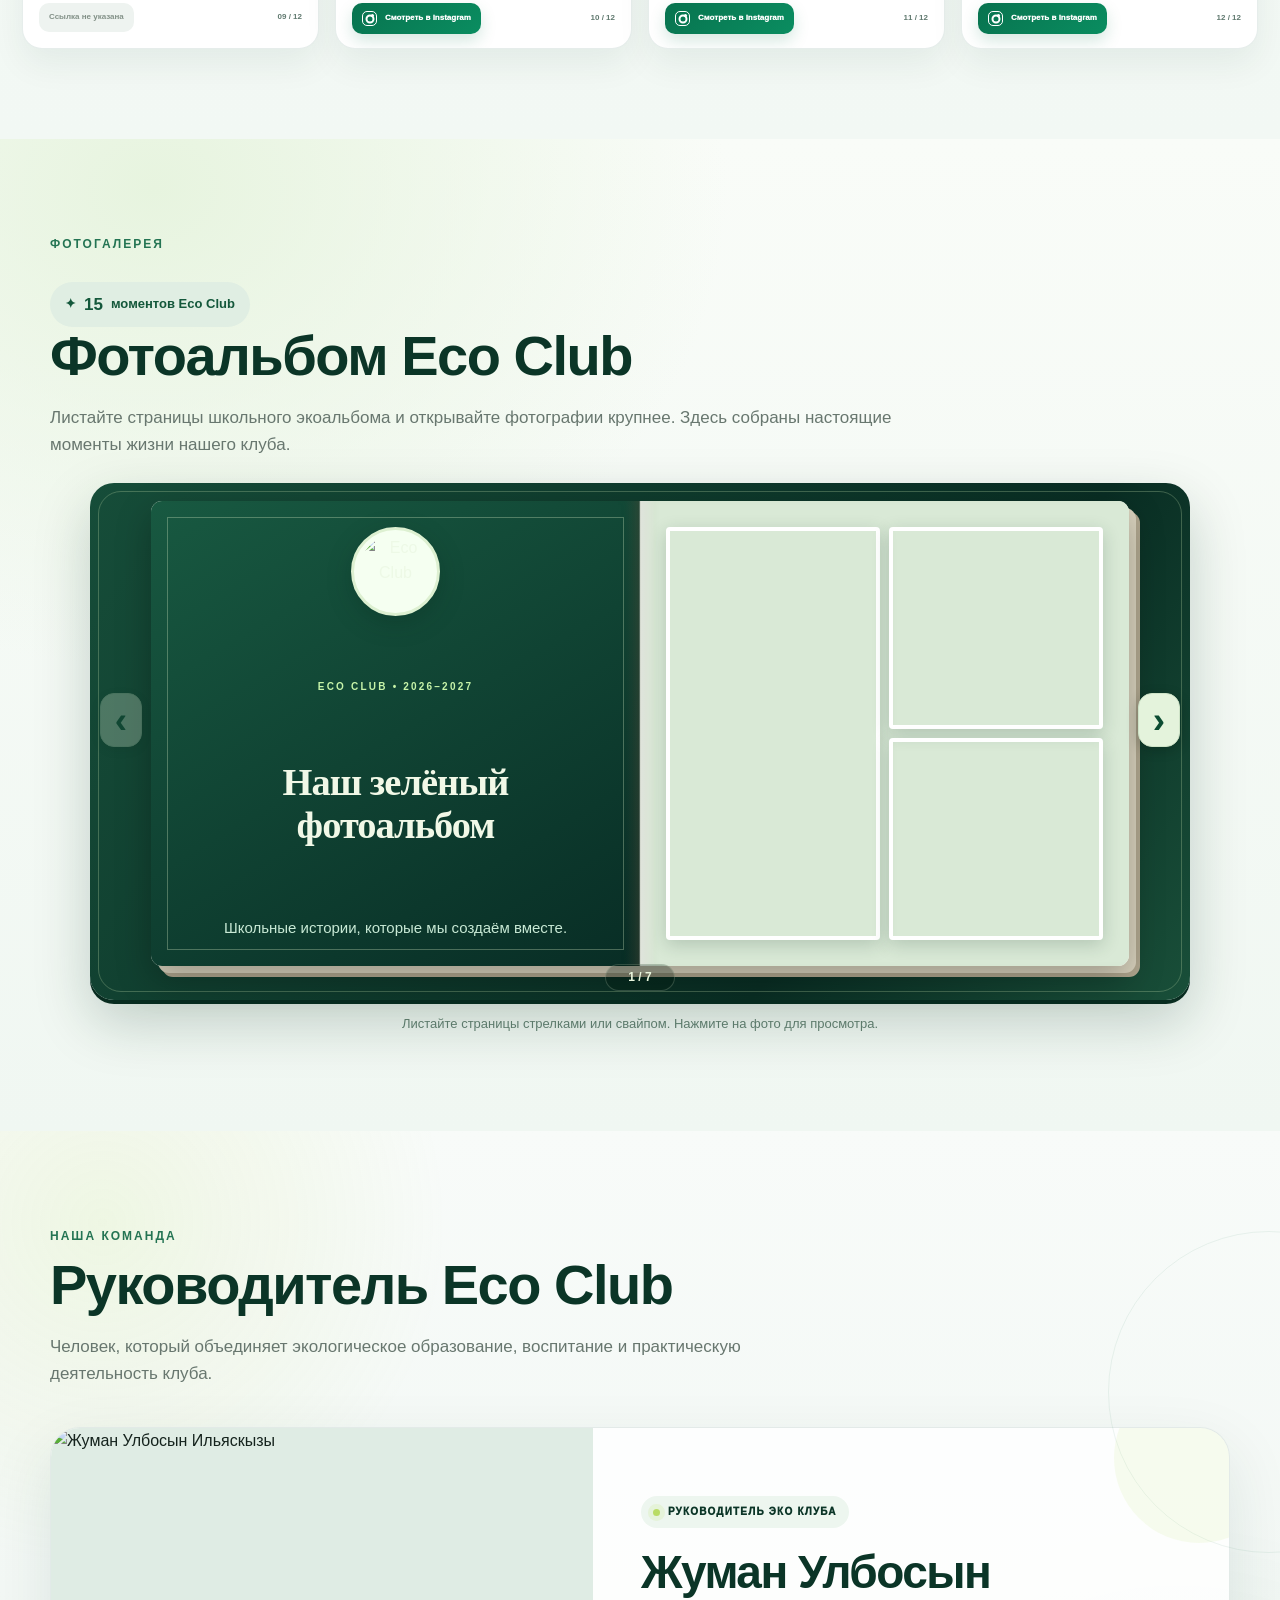
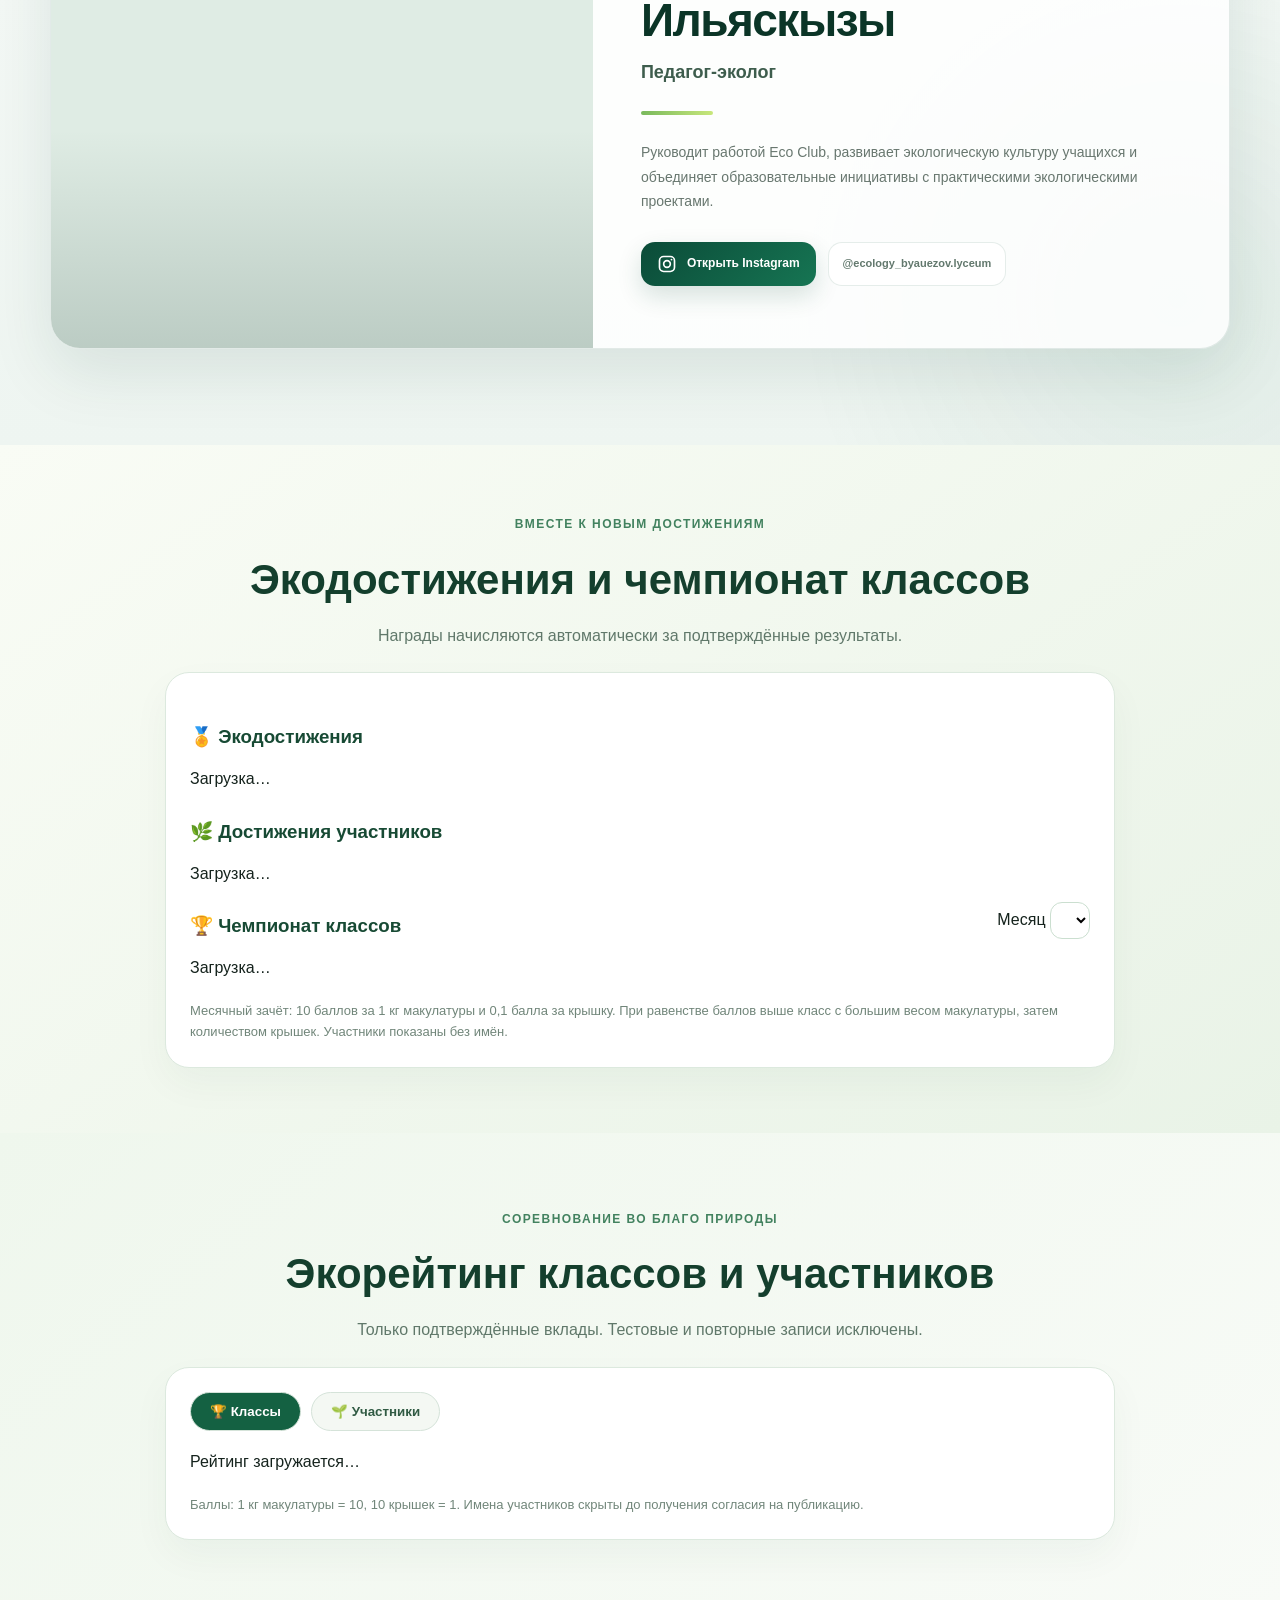
==== commit 336f145f: "Refresh Eco AI widget layout on main site" ====
--- a/index.html
+++ b/index.html
@@ -3459,4 +3459,4 @@
   <label>Іс-шаралар тақырыбы KZ<input id="eco2-newsTitleKz" maxlength="120"></label>
   <button id="eco2-edit-cancel" type="button" class="secondary">Отмена</button><button id="eco2-edit-save" type="submit">Опубликовать</button>
  </form>
-</div><script defer src="eco-ai-widget.js?v=1"></script><script type="module" src="eco2-unified.js?v=3"></script></body></html>
+</div><script defer src="eco-ai-widget.js?v=2"></script><script type="module" src="eco2-unified.js?v=3"></script></body></html>
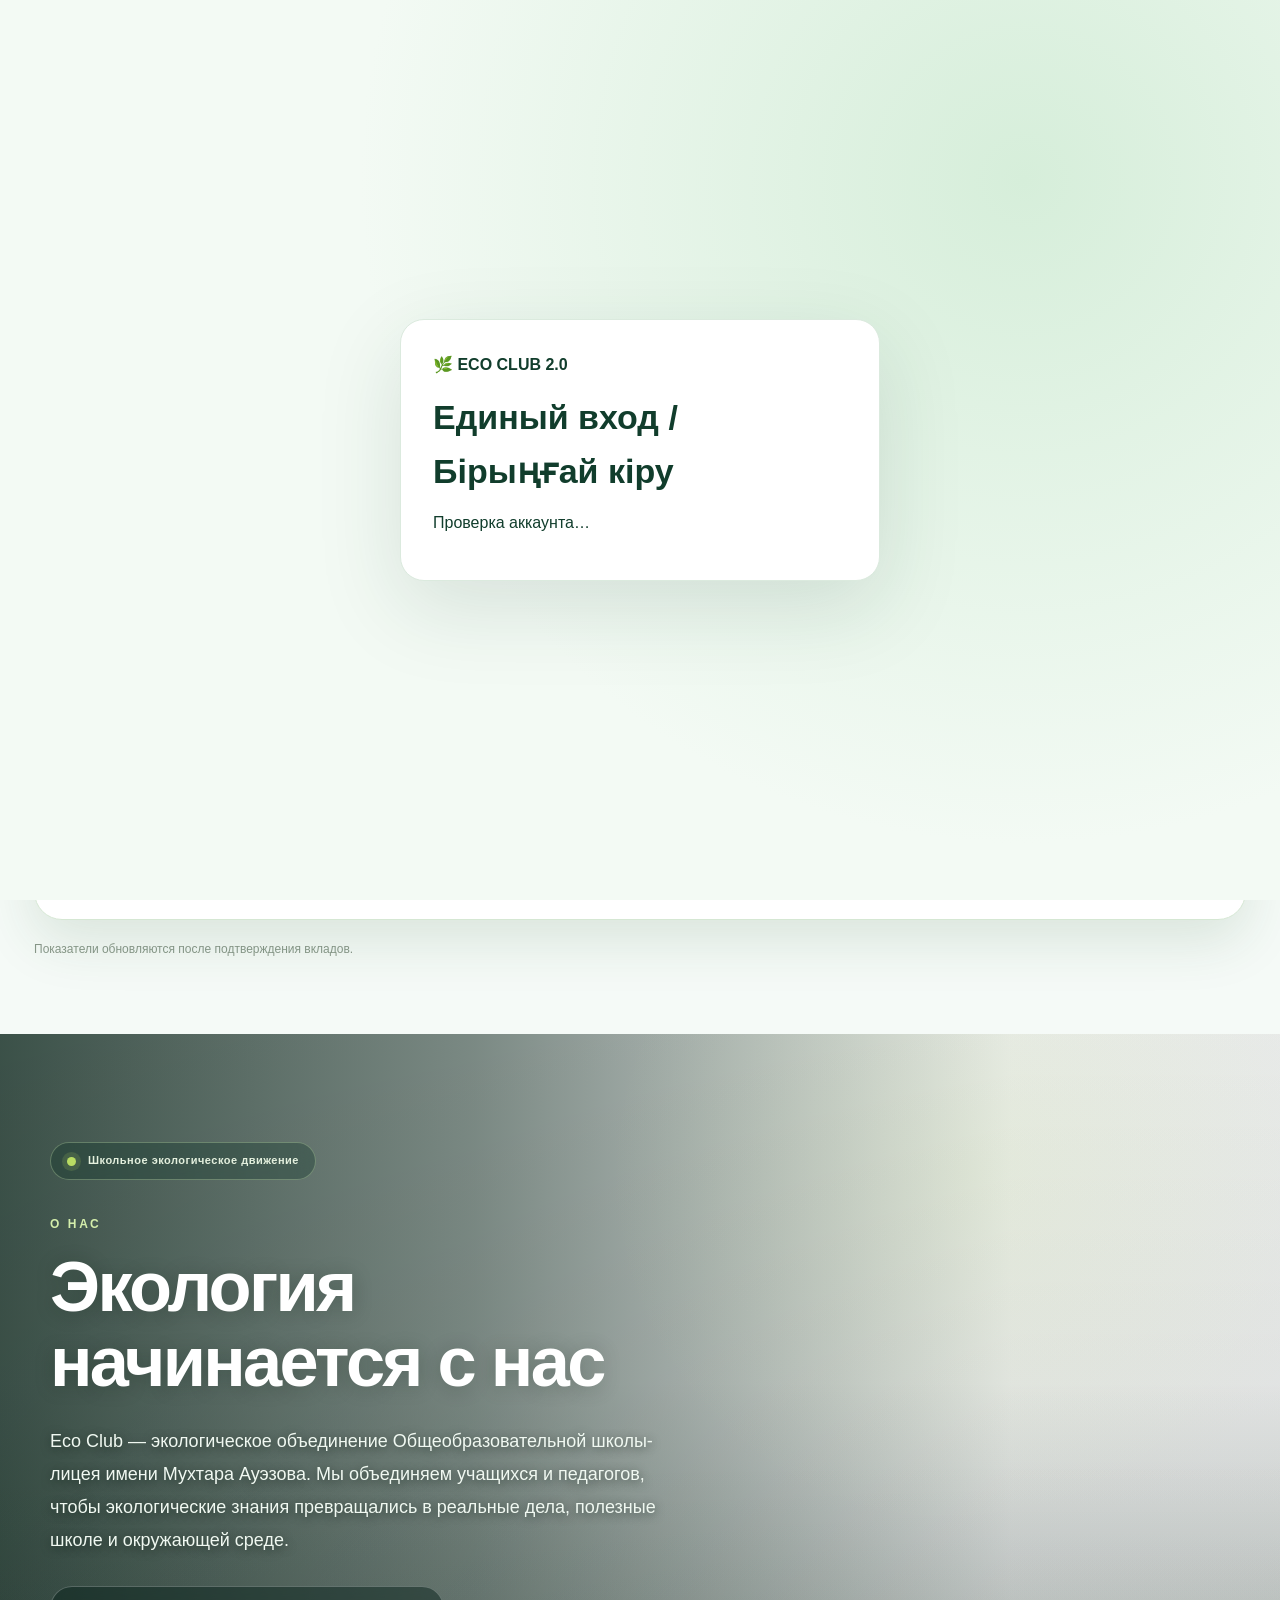
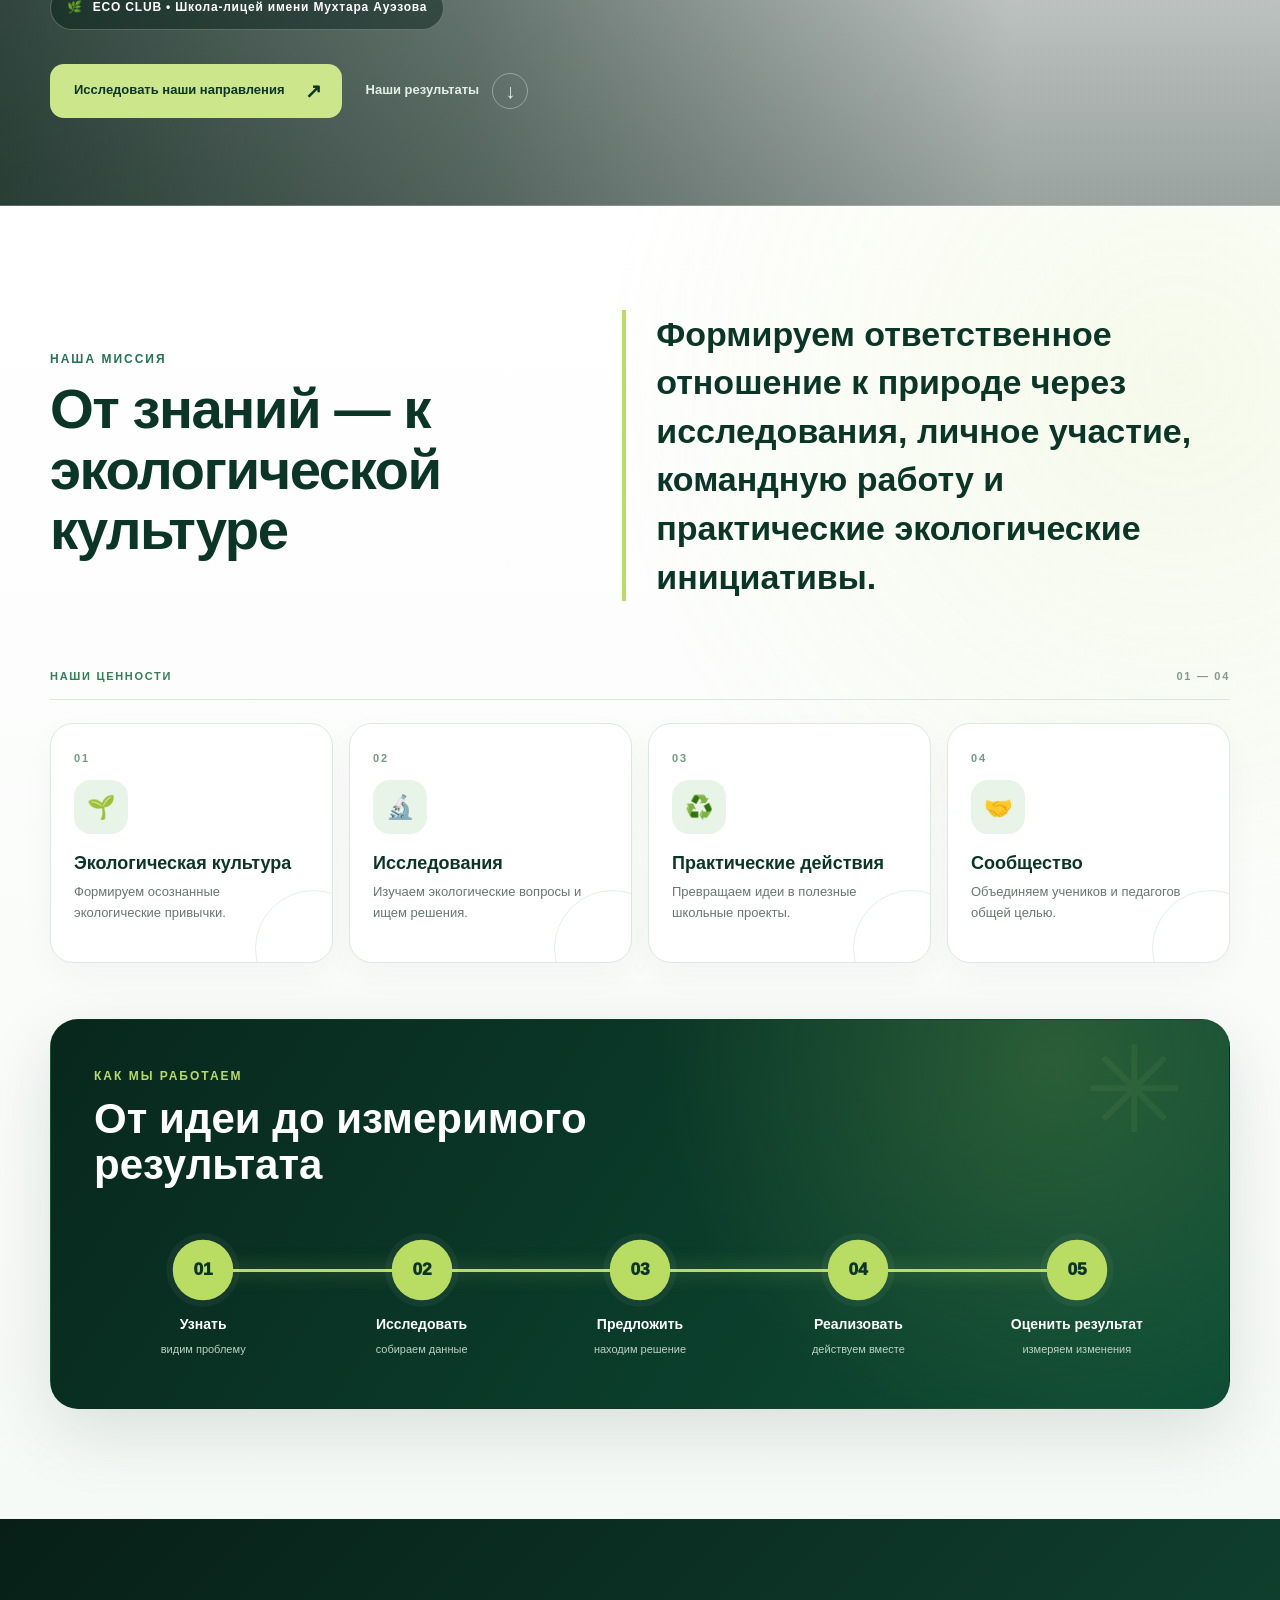
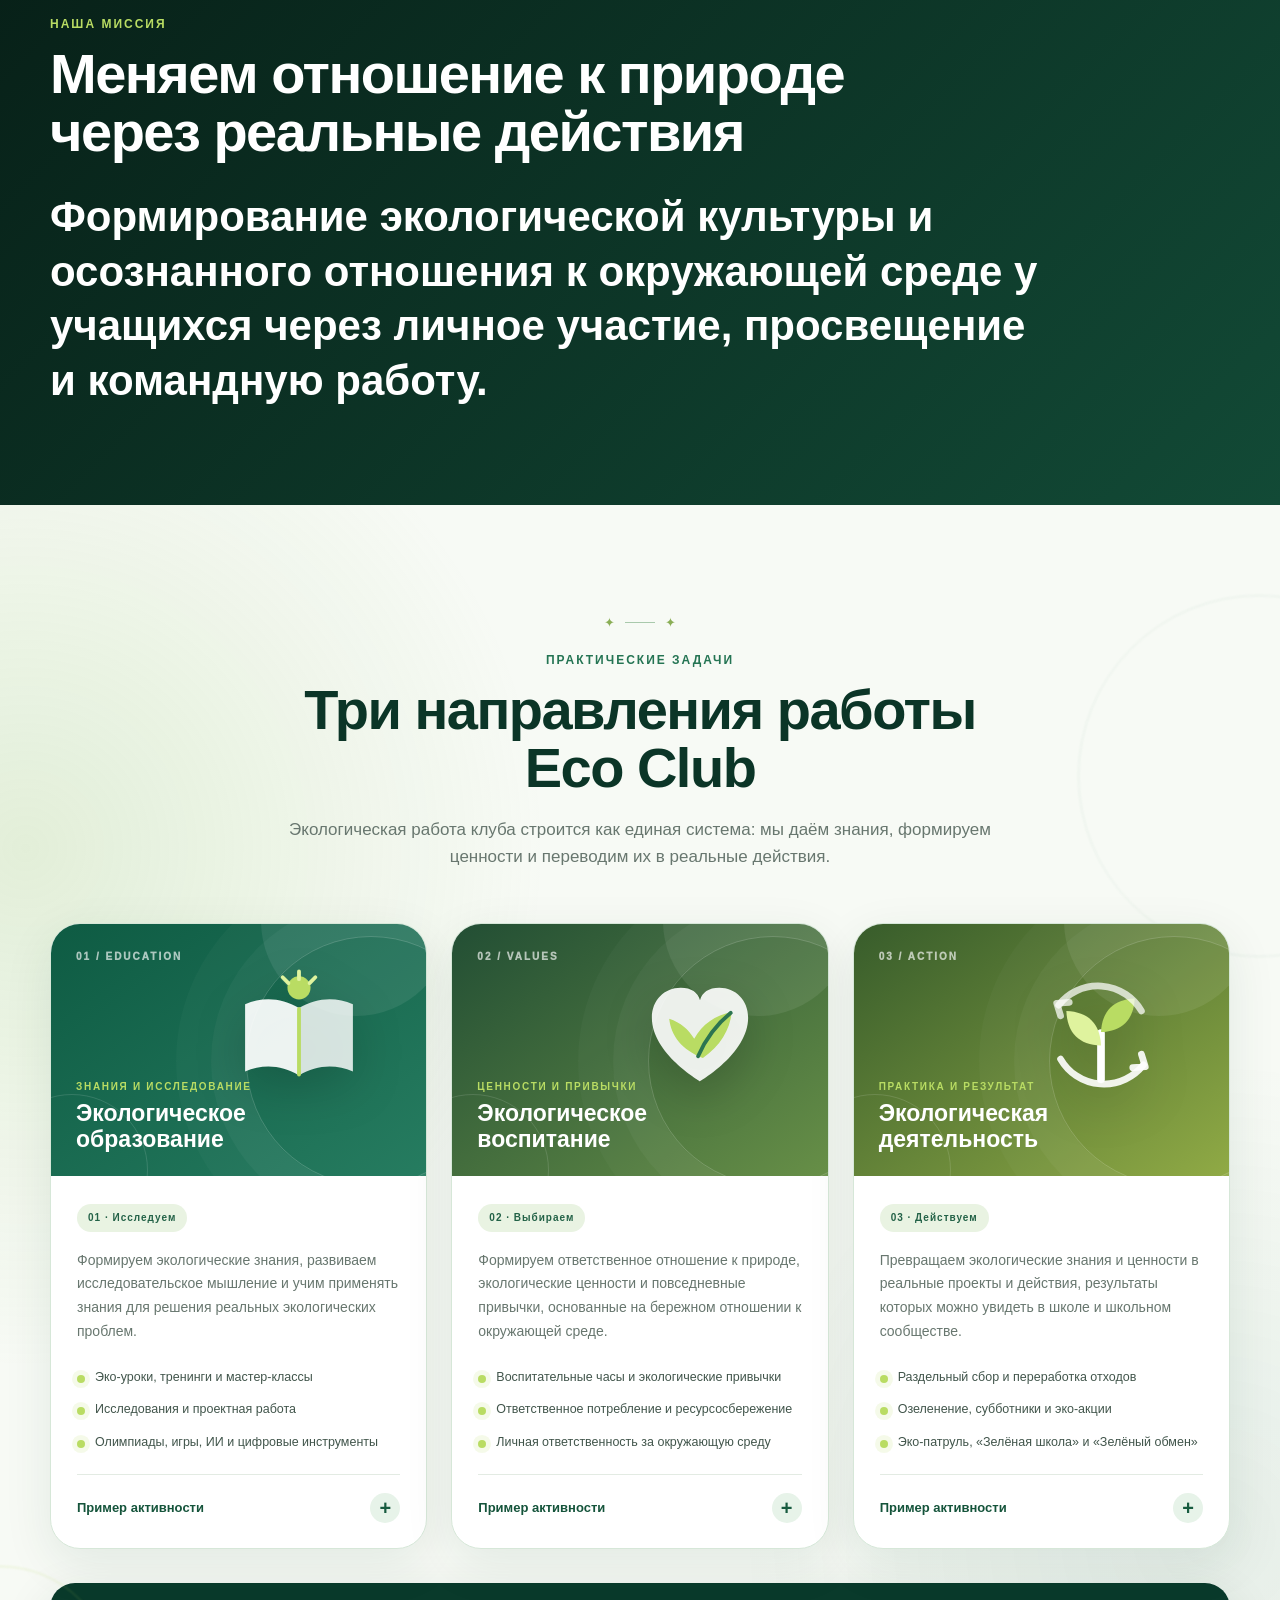
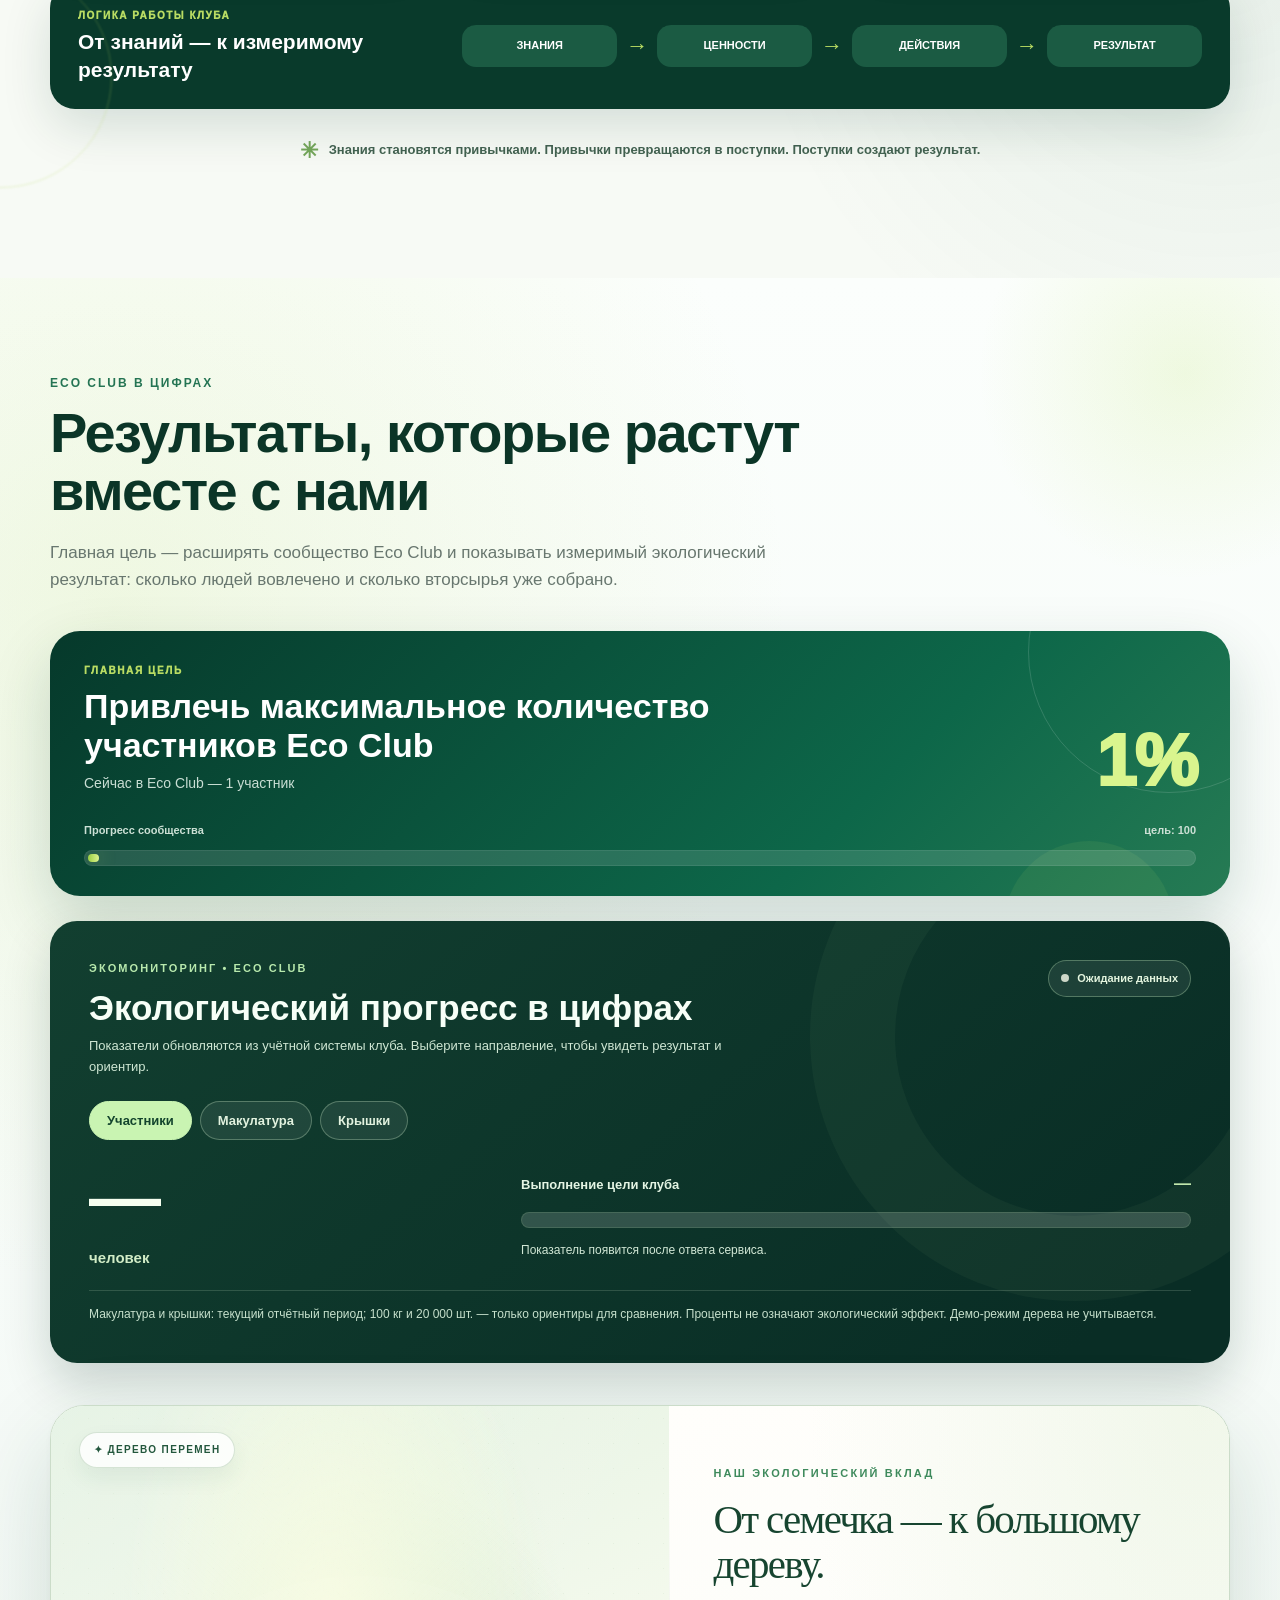
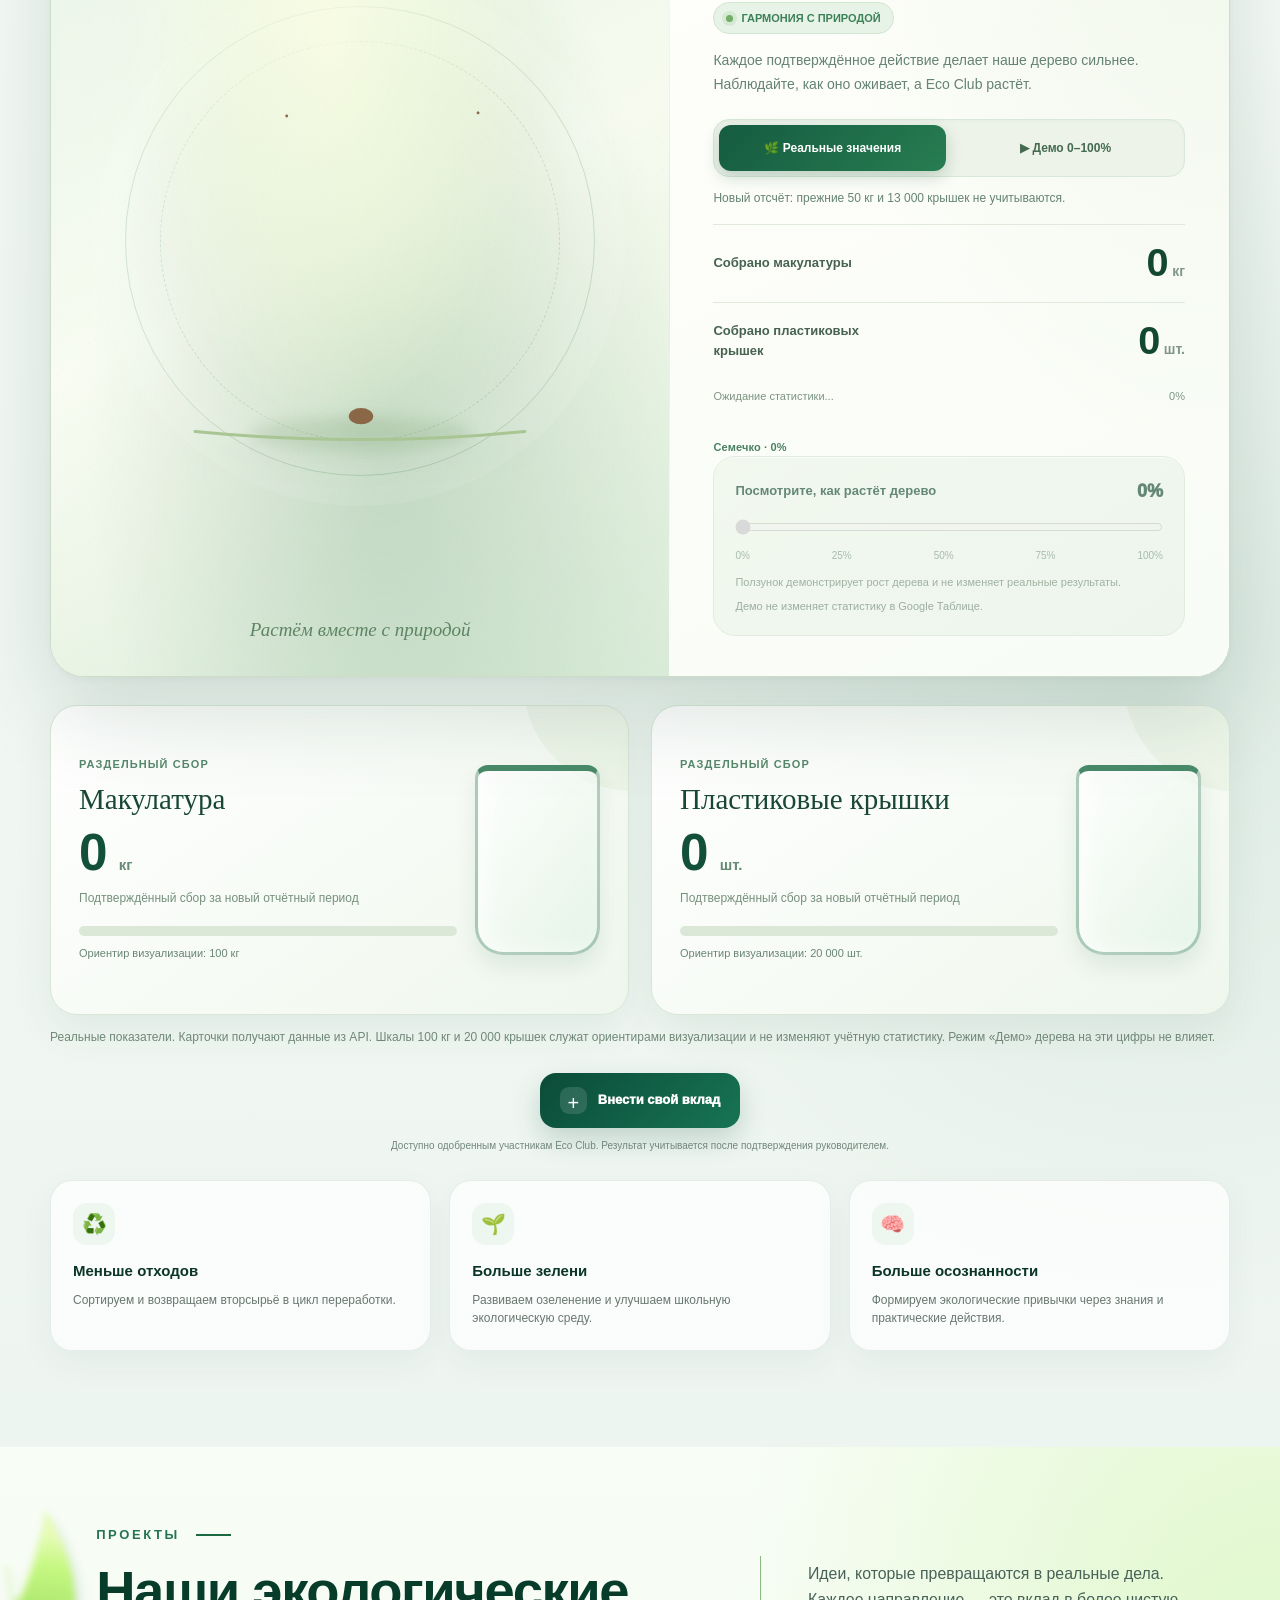
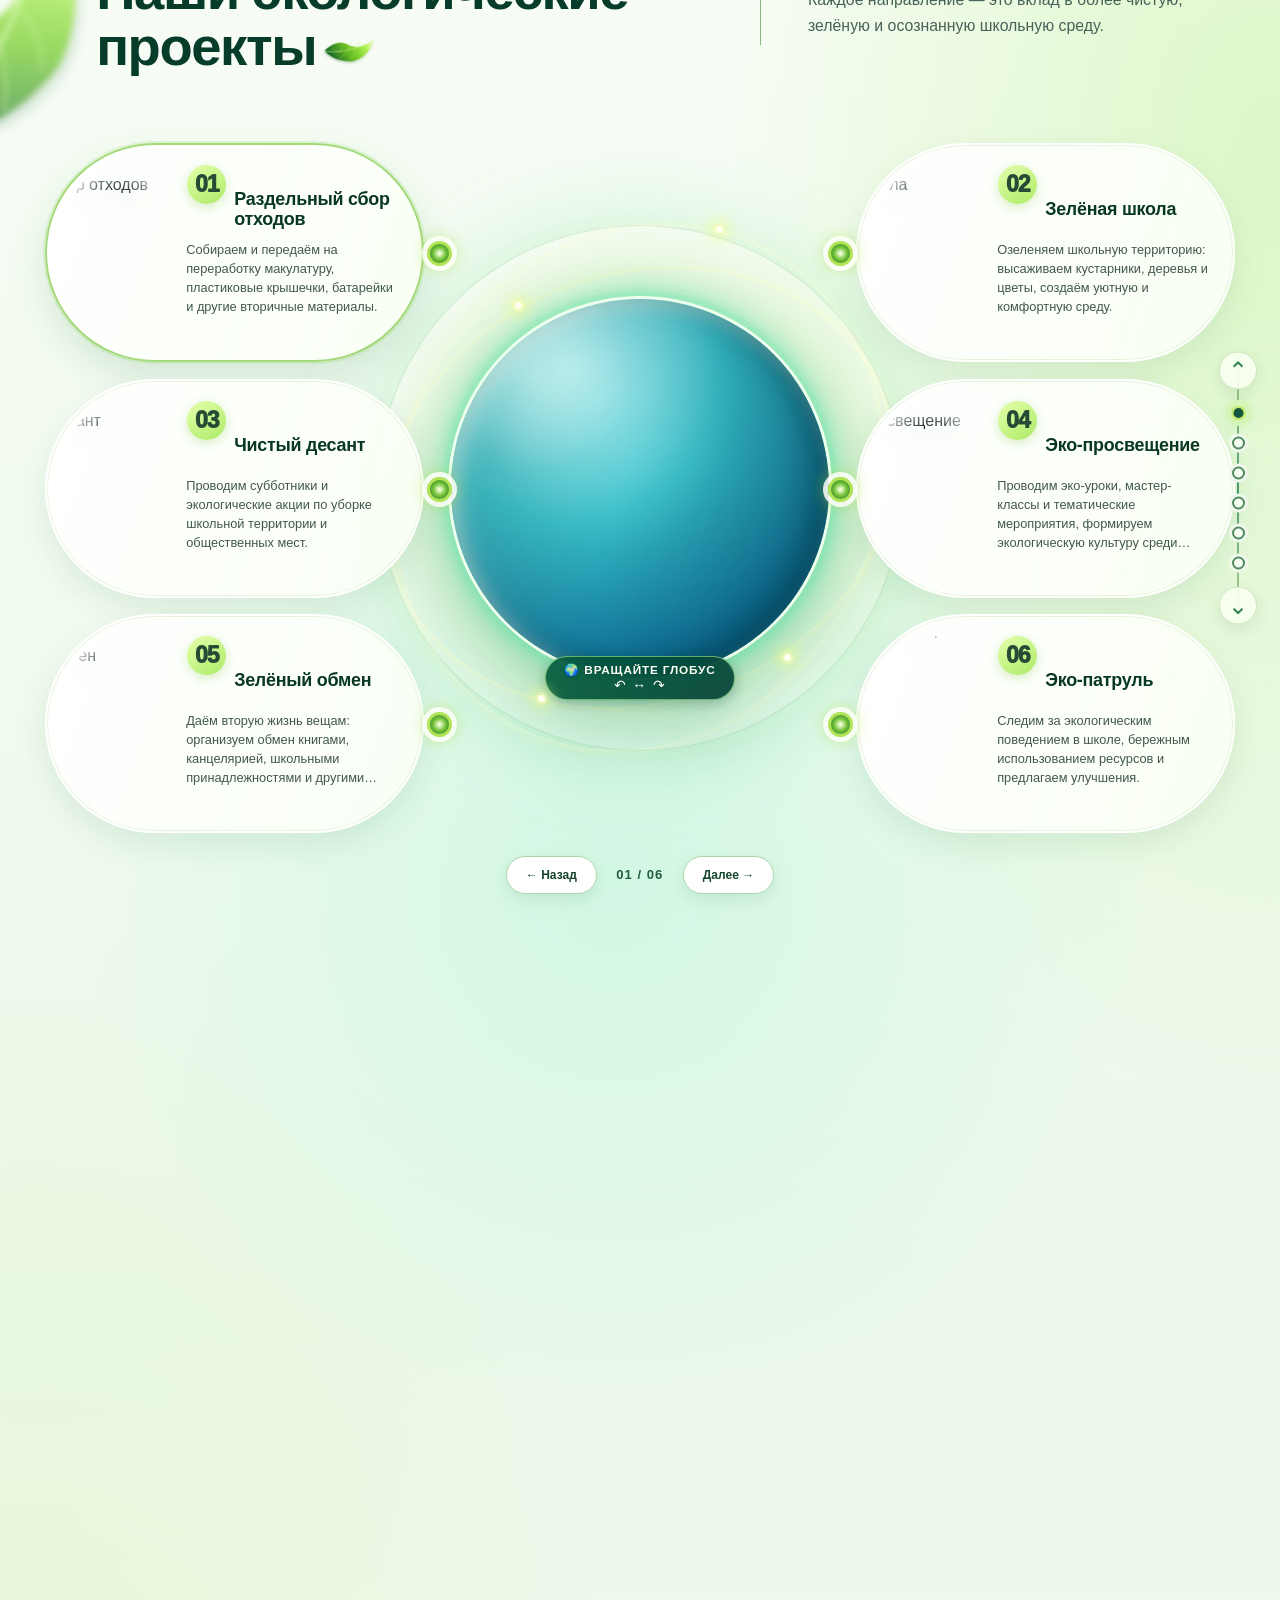
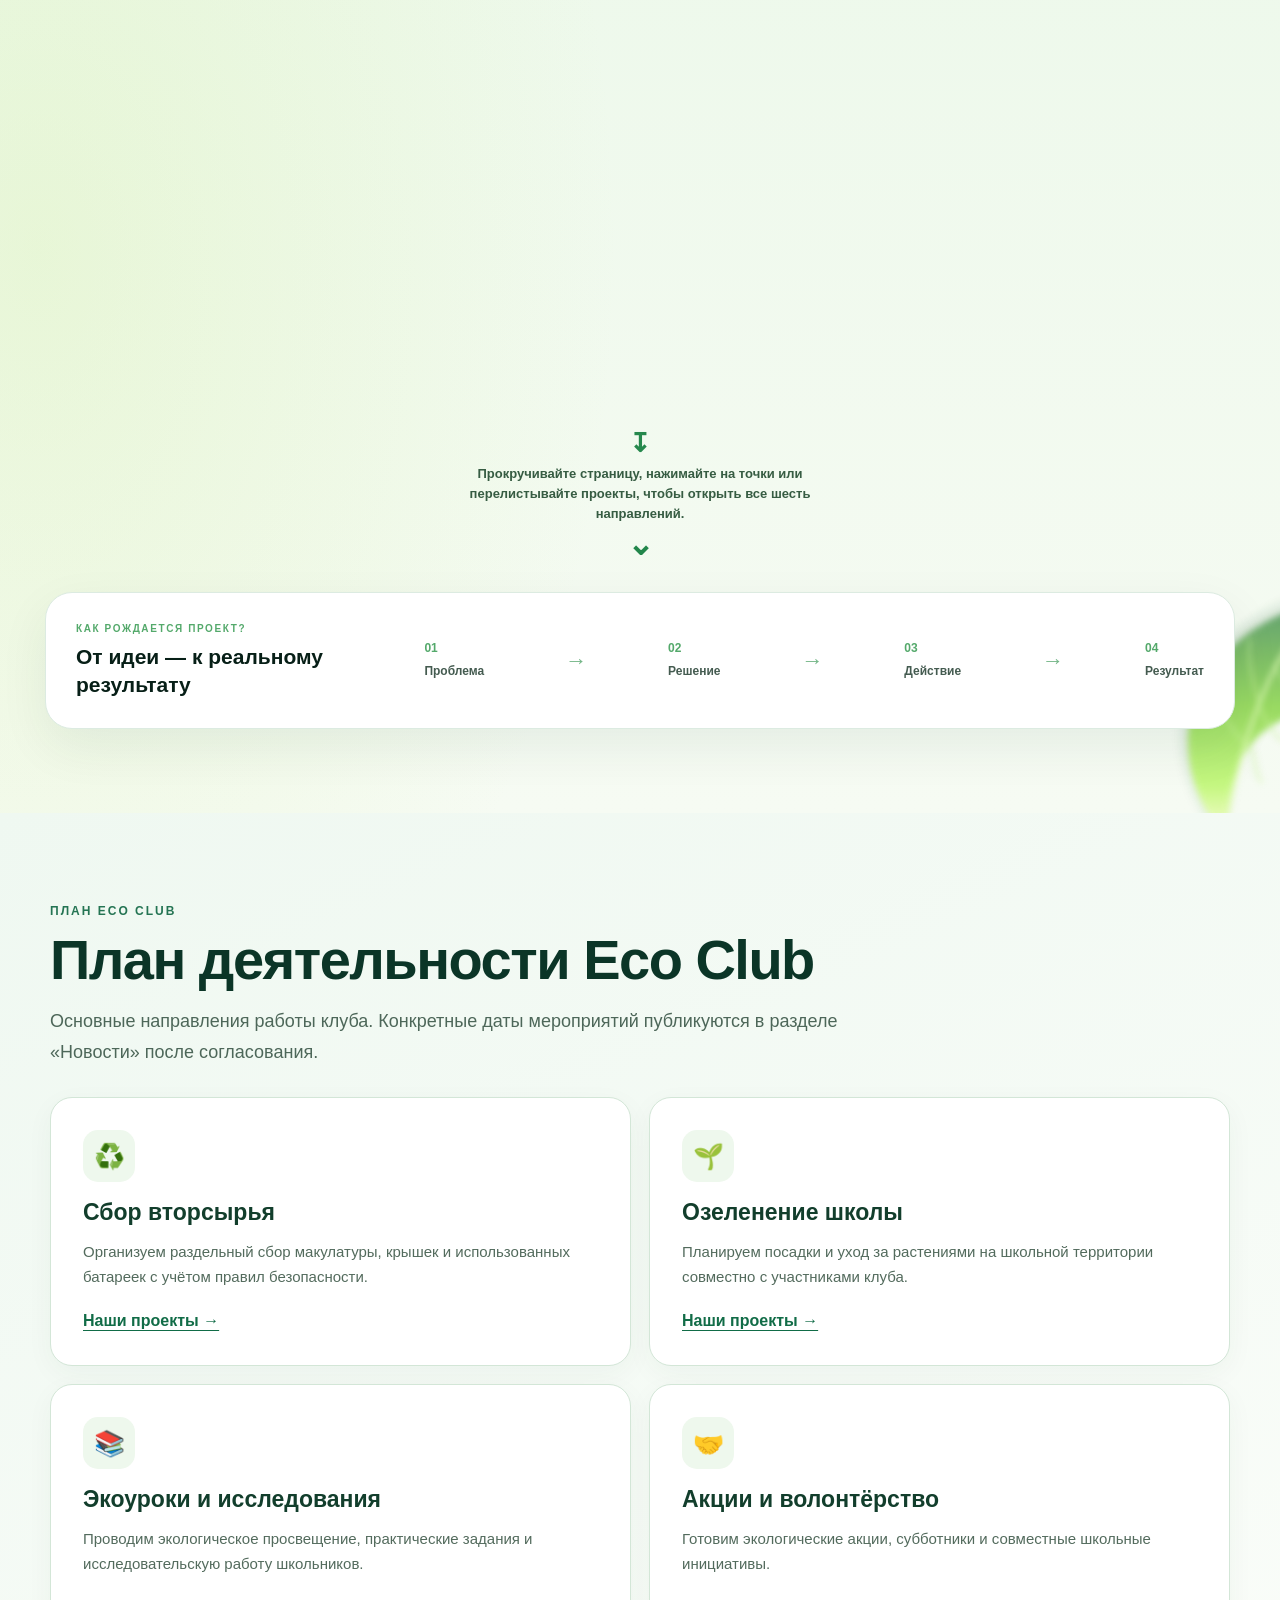
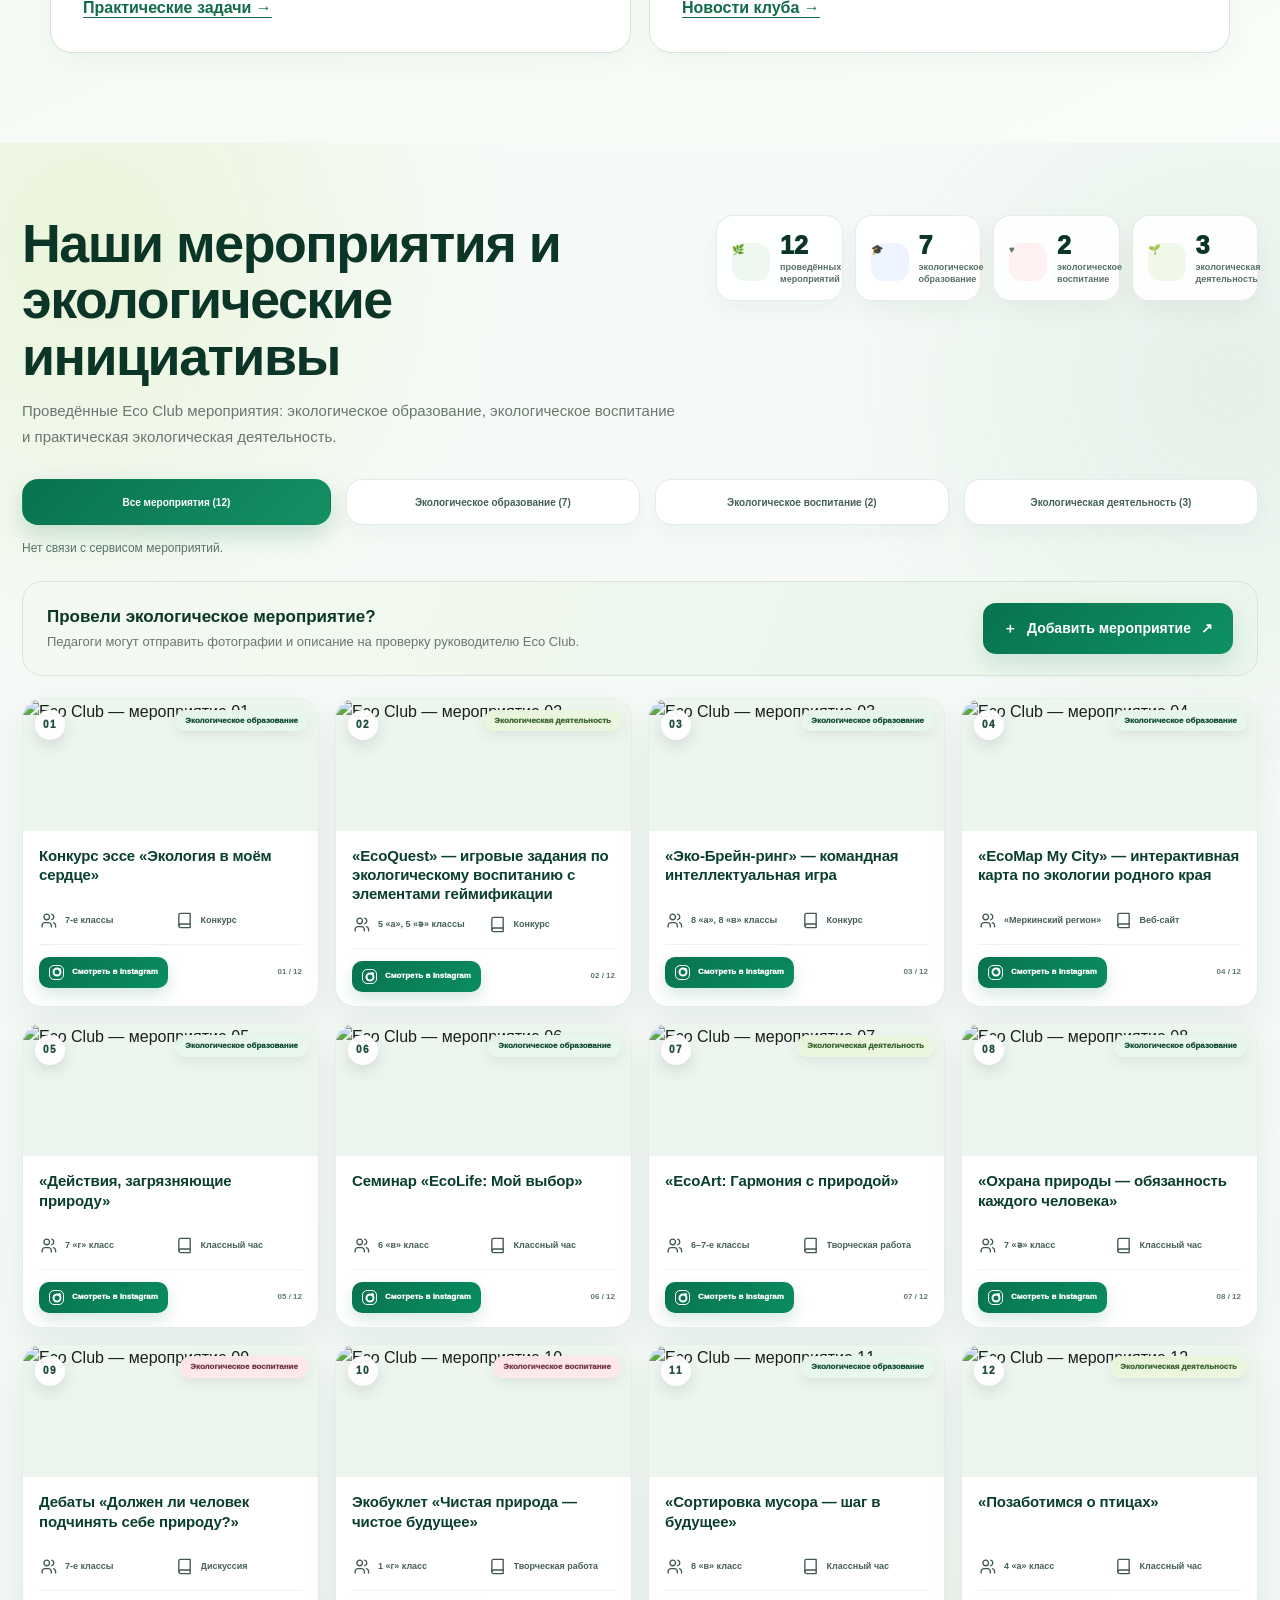
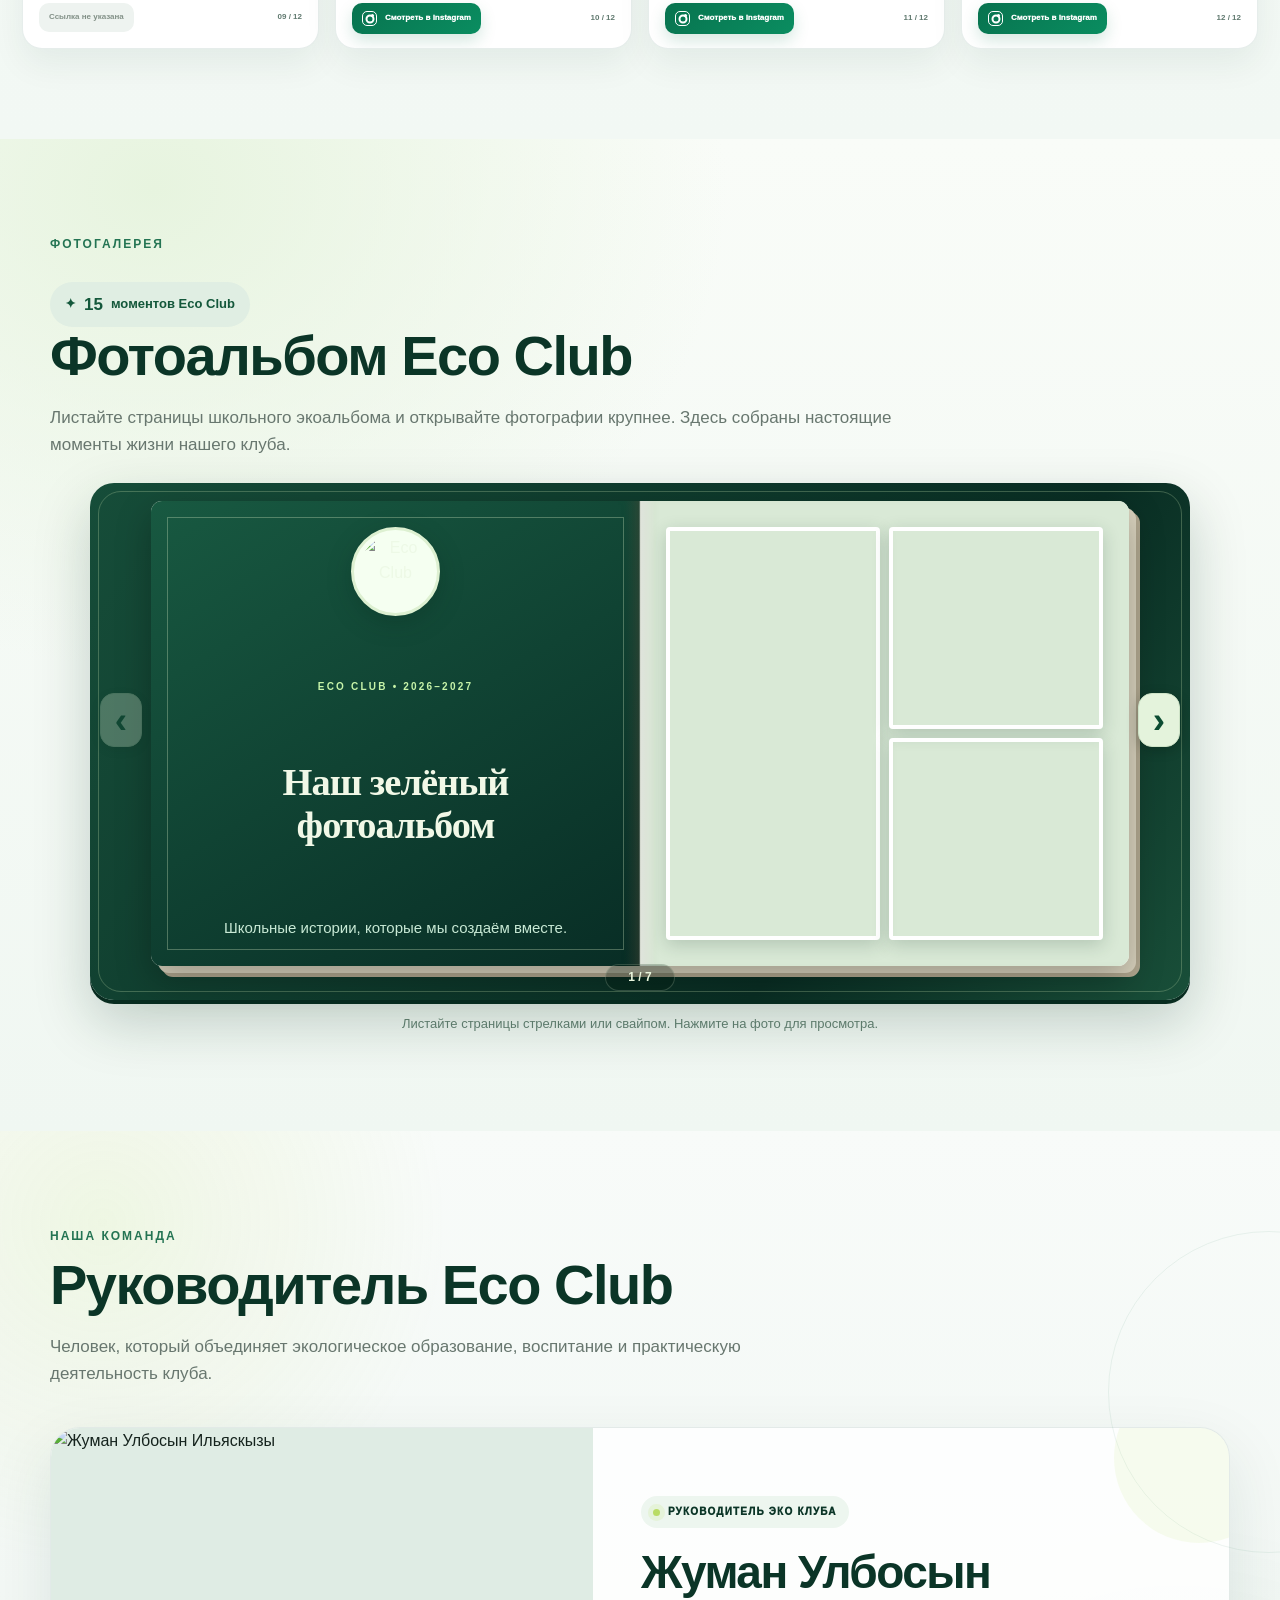
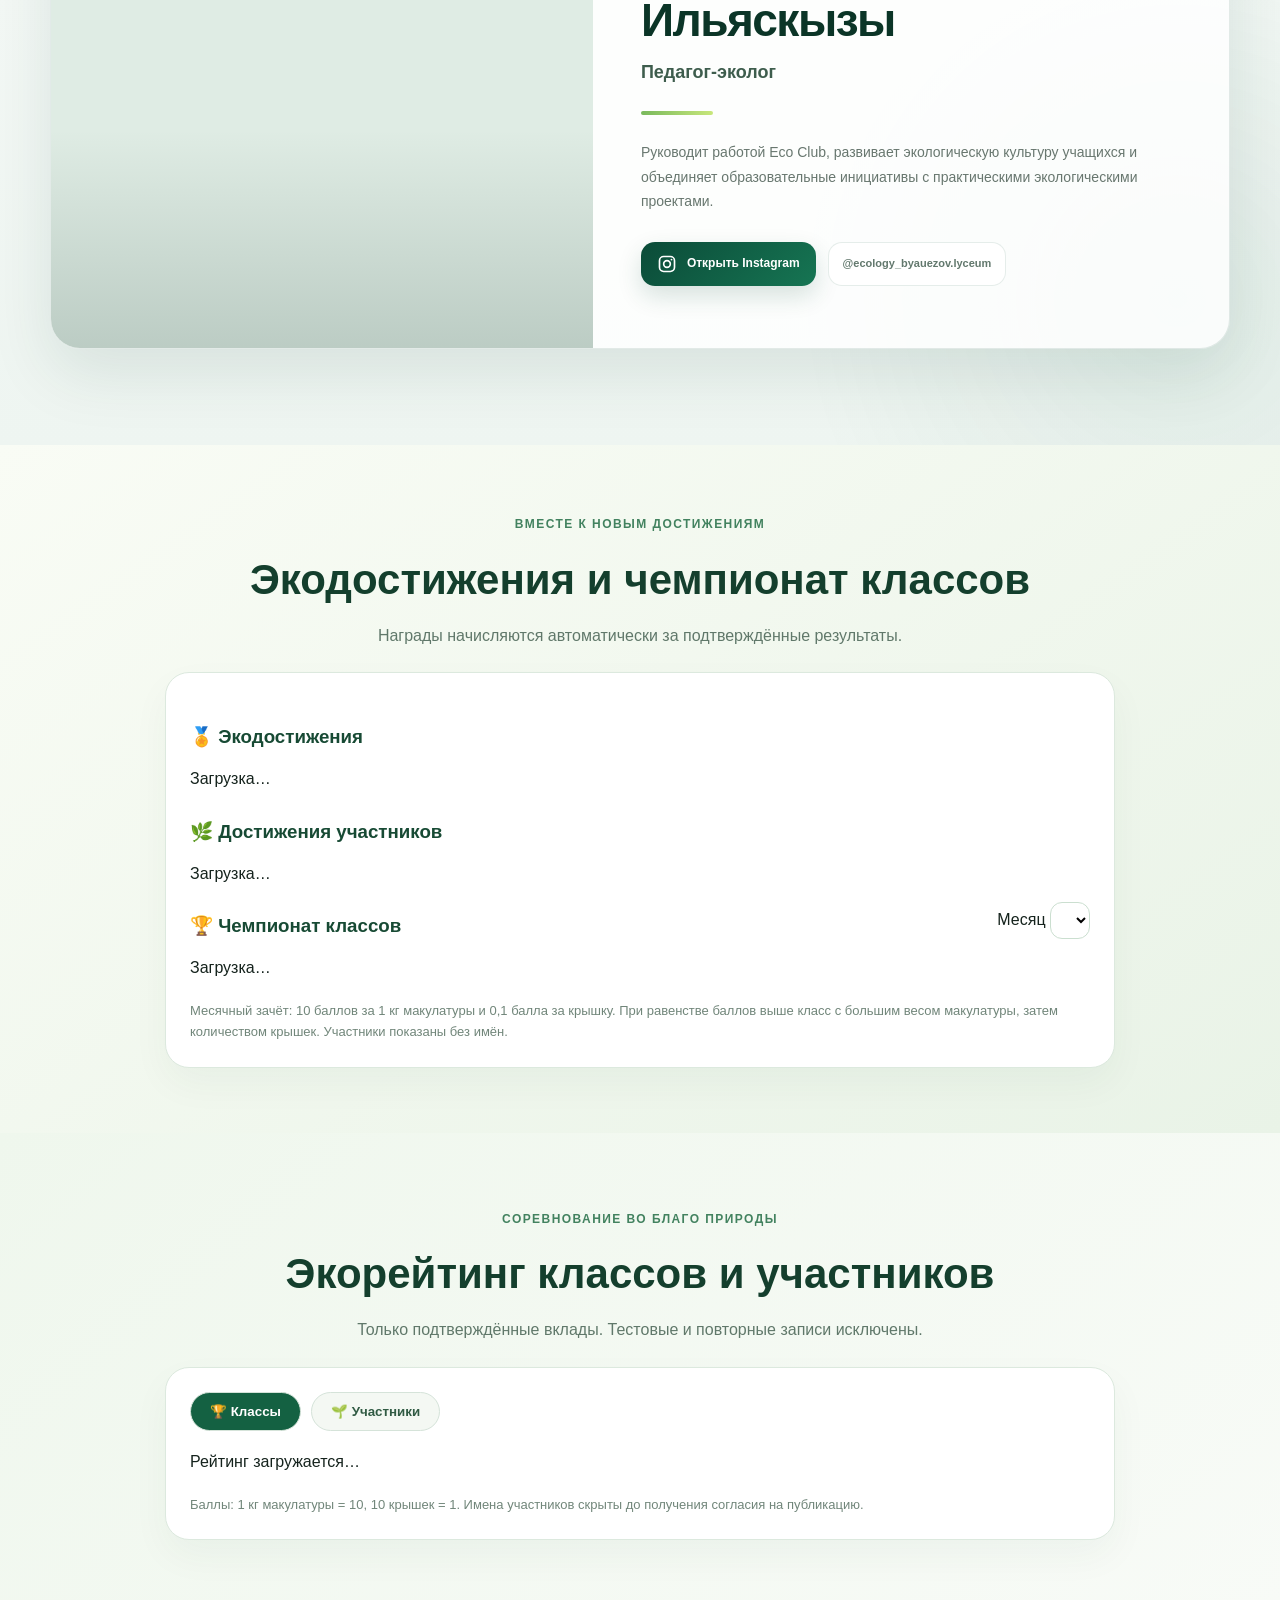
==== commit de92042a: "Update Eco AI widget to upper-right layout" ====
--- a/index.html
+++ b/index.html
@@ -3459,4 +3459,4 @@
   <label>Іс-шаралар тақырыбы KZ<input id="eco2-newsTitleKz" maxlength="120"></label>
   <button id="eco2-edit-cancel" type="button" class="secondary">Отмена</button><button id="eco2-edit-save" type="submit">Опубликовать</button>
  </form>
-</div><script defer src="eco-ai-widget.js?v=2"></script><script type="module" src="eco2-unified.js?v=3"></script></body></html>
+</div><script defer src="eco-ai-widget.js?v=3"></script><script type="module" src="eco2-unified.js?v=3"></script></body></html>
